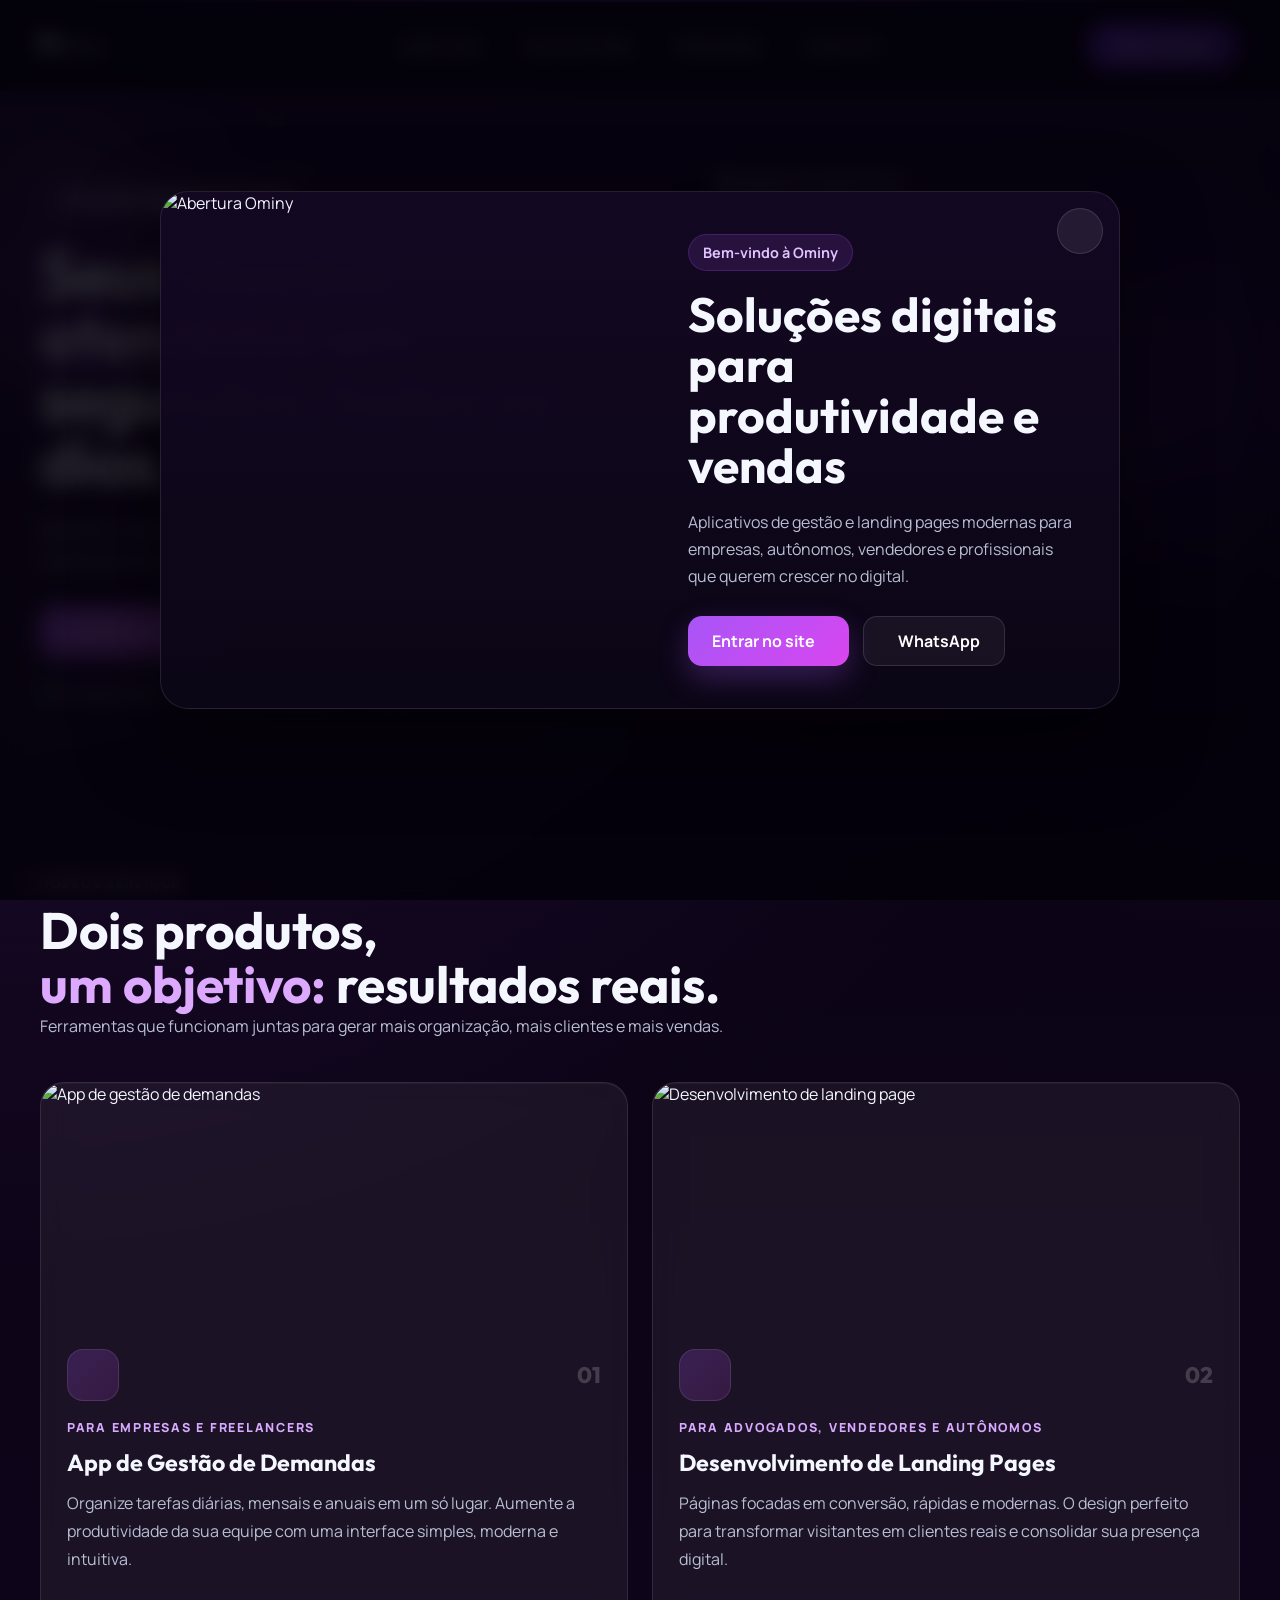
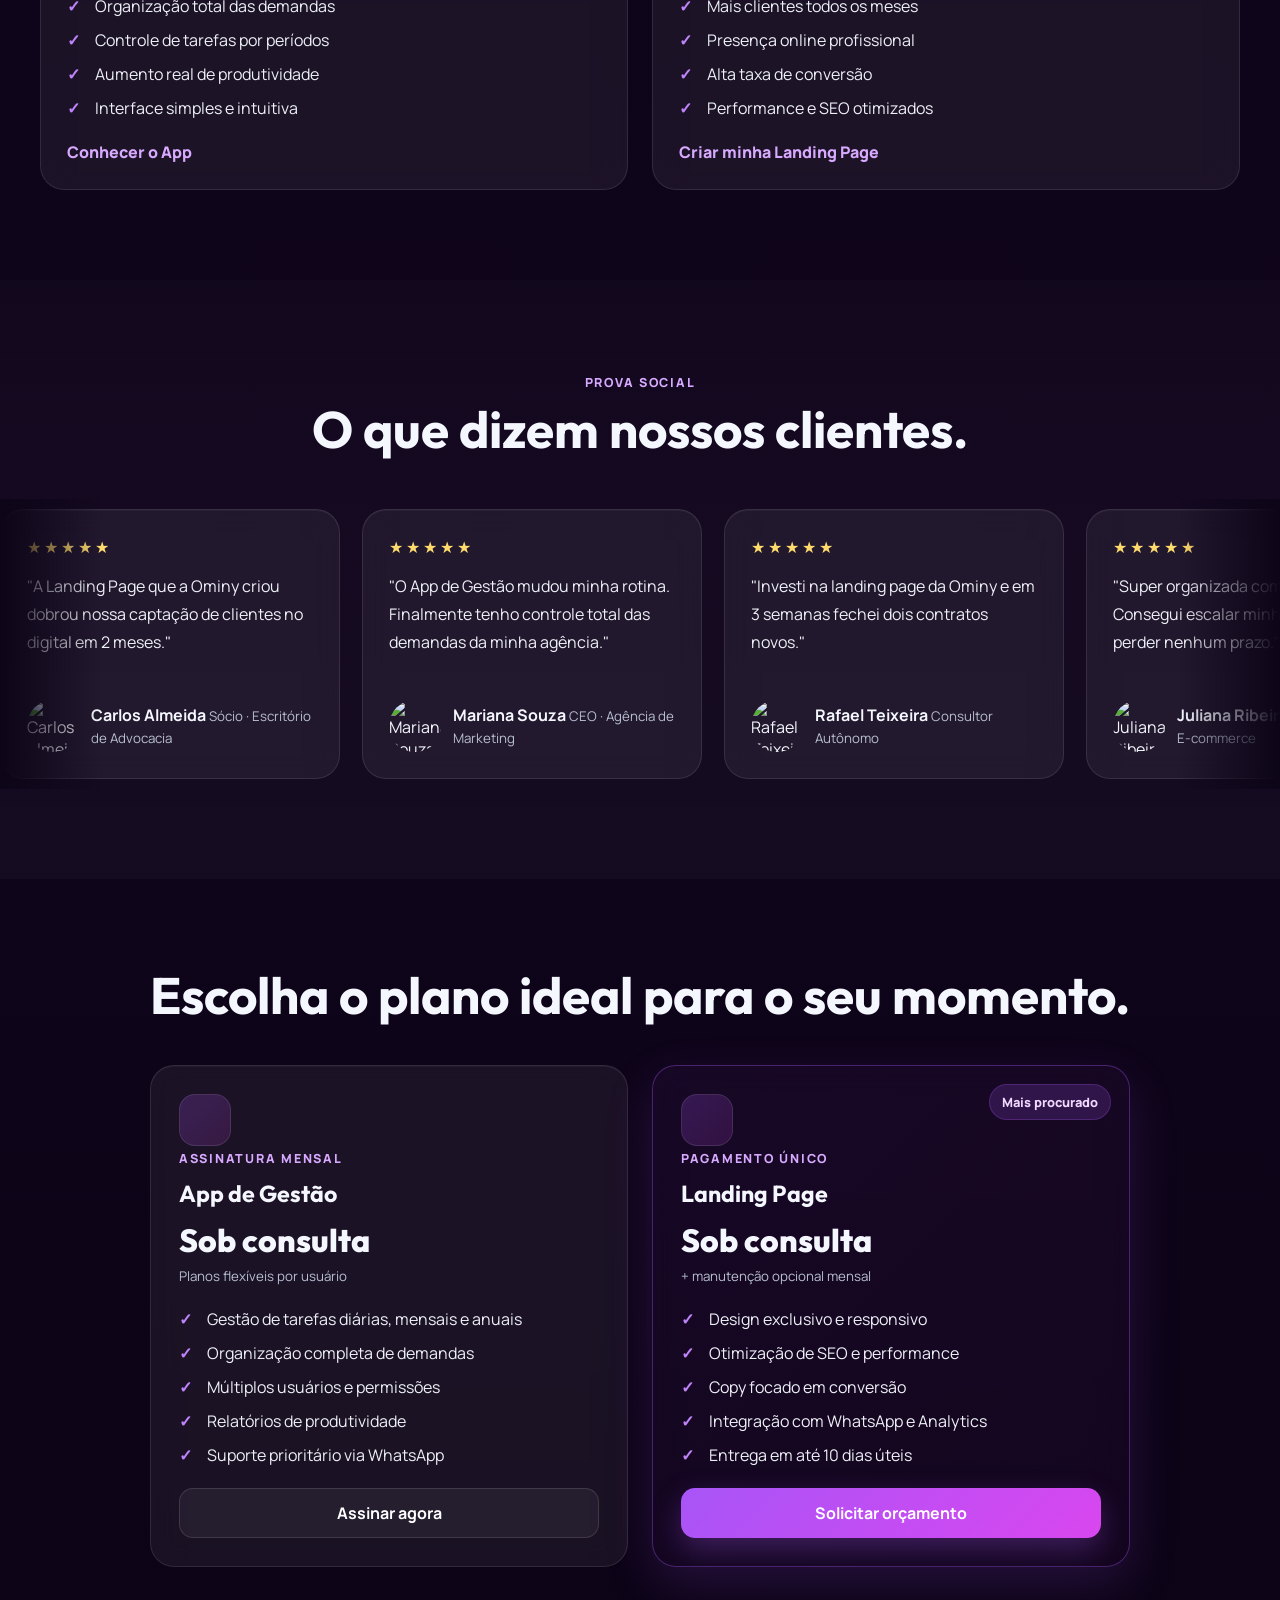
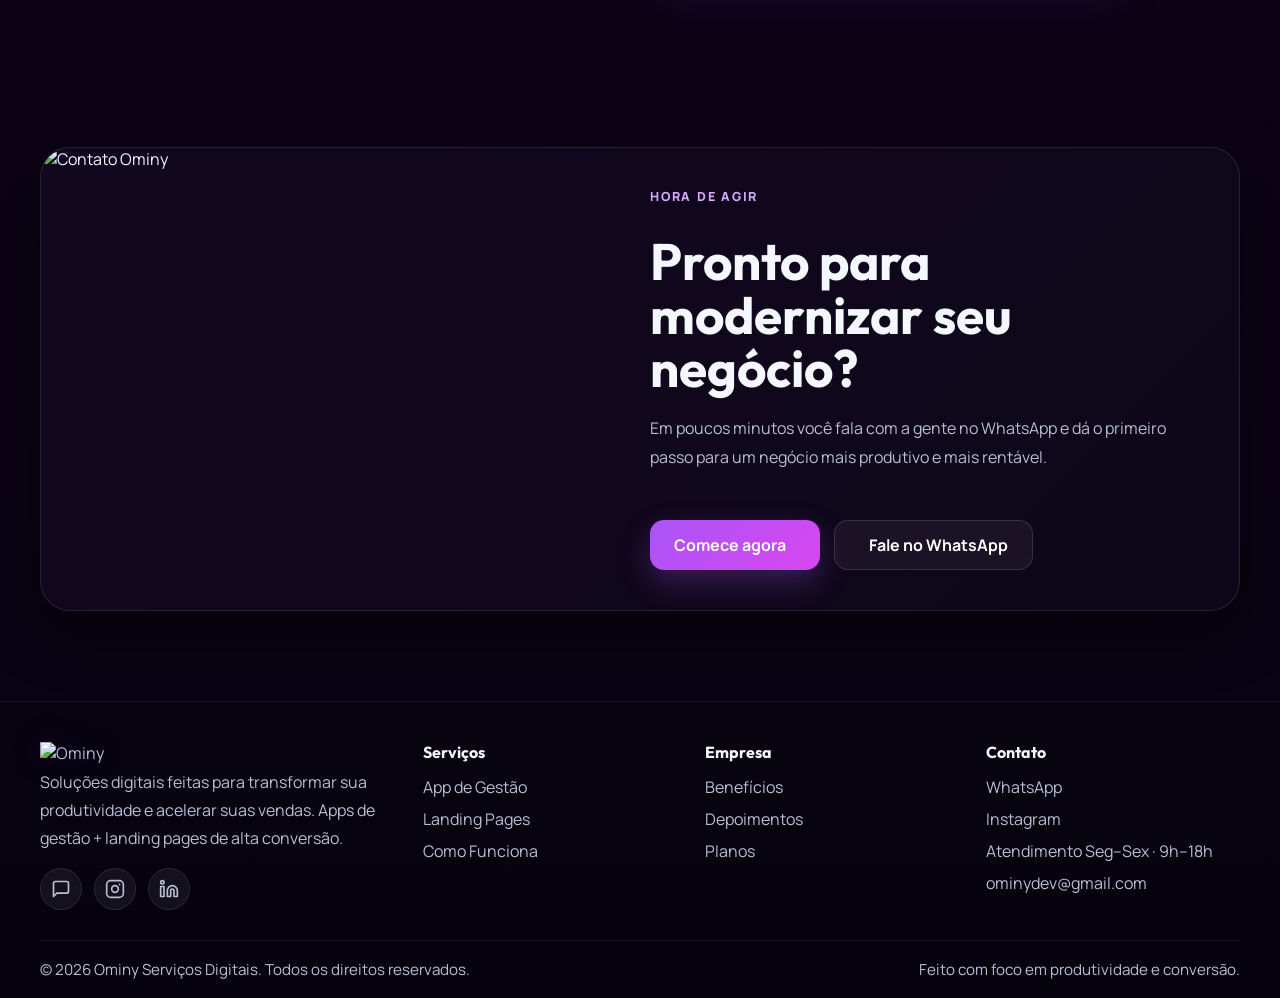
==== index.html @ f80ca08f "Add files via upload" ====
<!doctype html>
<html lang="pt-BR">
<head>
  <meta charset="utf-8" />
  <meta name="viewport" content="width=device-width, initial-scale=1" />
  <meta name="theme-color" content="#12002a" />
  <meta name="description" content="Ominy — Desenvolvimentos digitais para produtividade e vendas. Apps de gestão e landing pages de alta conversão." />
  <meta name="keywords" content="app de gestão, landing page, conversão, produtividade, soluções digitais, Ominy" />
  <meta property="og:title" content="Ominy — Soluções Digitais" />
  <meta property="og:description" content="Apps de gestão e landing pages de alta conversão. Transforme sua produtividade e aumente suas vendas." />
  <meta property="og:type" content="website" />

  <title>Ominy — Apps de Gestão e Landing Pages de Alta Conversão</title>

  <link rel="preconnect" href="https://fonts.googleapis.com" />
  <link rel="preconnect" href="https://fonts.gstatic.com" crossorigin />
  <link href="https://fonts.googleapis.com/css2?family=Outfit:wght@400;500;600;700;800&family=Manrope:wght@300;400;500;600;700&display=swap" rel="stylesheet" />
  <script src="https://unpkg.com/lucide@latest/dist/umd/lucide.min.js" defer></script>
  <link rel="stylesheet" href="style.css" />
</head>

<body>
  <!-- POPUP INICIAL -->
  <div class="welcome-modal" id="welcomeModal" aria-hidden="false">
    <div class="welcome-overlay" id="welcomeOverlay"></div>

    <div class="welcome-card" role="dialog" aria-modal="true" aria-labelledby="welcomeTitle">
      <button class="welcome-close" id="closeWelcome" aria-label="Fechar abertura">
        <i data-lucide="x"></i>
      </button>

      <div class="welcome-image-wrap">
        <img src="img/WhatsApp Image 2026-04-23 at 14.47.46.jpeg" alt="Abertura Ominy" class="welcome-image" />
      </div>

      <div class="welcome-content">
        <span class="welcome-badge">Bem-vindo à Ominy</span>
        <h2 id="welcomeTitle">Soluções digitais para produtividade e vendas</h2>
        <p>
          Aplicativos de gestão e landing pages modernas para empresas, autônomos,
          vendedores e profissionais que querem crescer no digital.
        </p>

        <div class="welcome-actions">
          <button class="btn btn-primary" id="enterSite">
            Entrar no site <i data-lucide="arrow-right"></i>
          </button>
          <a class="btn btn-ghost"
            href="https://wa.me/message/QYQ5WWRNW7UXF1?text=Olá!%20Estou%20pronto%20para%20começar%20com%20a%20Ominy."
            target="_blank" rel="noopener">
            <i data-lucide="message-circle"></i> WhatsApp
          </a>
        </div>
      </div>
    </div>
  </div>

  <!-- HEADER -->
  <header id="site-header" class="site-header">

    <div class="header-line"></div>

    <div class="container header-inner">

      <!-- LOGO -->
      <a href="#top" class="logo">
        <img src="img/Group 23 2.png" alt="Ominy" class="logo-image" />
      </a>

      <!-- MENU DESKTOP -->
      <nav class="nav-desktop" aria-label="Menu principal">
        <a href="#servicos">SERVIÇOS</a>
        <a href="#beneficios">POR QUE NÓS</a>
        <a href="#como-funciona">PROCESSO</a>
        <a href="#contato">CONTATO</a>
      </nav>

      <!-- BOTÃO HEADER -->
      <a class="header-cta" href="https://wa.me/message/QYQ5WWRNW7UXF1" target="_blank" rel="noopener">
        Fale Conosco
      </a>

      <!-- BOTÃO MENU MOBILE -->
      <button
        class="menu-toggle"
        id="menuToggle"
        aria-label="Abrir menu"
        aria-expanded="false"
        type="button"
      >
        <i data-lucide="menu" id="menuIcon"></i>
      </button>

    </div>

    <!-- MENU MOBILE -->
    <div class="nav-mobile" id="navMobile" hidden>
      <a href="#servicos">Serviços</a>
      <a href="#beneficios">Por que nós</a>
      <a href="#como-funciona">Processo</a>
      <a href="#contato">Contato</a>
      <a class="mobile-btn" href="https://wa.me/message/QYQ5WWRNW7UXF1" target="_blank" rel="noopener">
        Fale Conosco
      </a>
    </div>

  </header>

  <!-- HERO -->
  <section id="top" class="hero">
    <div class="orb orb-purple"></div>
    <div class="orb orb-violet"></div>
    <div class="grid-bg"></div>

    <div class="container hero-inner">
      <div class="hero-content">
        <div class="badge reveal">
          <i data-lucide="sparkles"></i>
          Soluções digitais sob medida
        </div>

        <h1 class="reveal">
          Seus clientes
          <span class="highlight">
            atendidos
            <svg class="underline" viewBox="0 0 200 10" preserveAspectRatio="none" aria-hidden="true">
              <path d="M2 7 Q 50 0, 100 6 T 198 4" stroke="#a855f7" stroke-width="2.5" fill="none" stroke-linecap="round" />
            </svg>
          </span>
          em segundos, todos os dias.
        </h1>

        <p class="hero-sub reveal">
          Aplicativos de gestão eficientes e landing pages de alta conversão,
          criados sob medida para empresas, advogados, vendedores e profissionais autônomos.
        </p>

        <div class="hero-ctas reveal">
          <a class="btn btn-primary"
            href="https://wa.me/message/QYQ5WWRNW7UXF1?text=Olá!%20Tenho%20interesse%20no%20App%20de%20Gestão."
            target="_blank" rel="noopener">
            Conhecer o App <i data-lucide="arrow-right"></i>
          </a>
          <a class="btn btn-ghost"
            href="https://wa.me/message/QYQ5WWRNW7UXF1?text=Olá!%20Quero%20criar%20uma%20Landing%20Page%20de%20alta%20conversão."
            target="_blank" rel="noopener">
            Criar minha Landing Page <i data-lucide="arrow-right"></i>
          </a>
        </div>

        <div class="hero-trust reveal">
          <span><span class="dot pulse-ring"></span> Entrega rápida</span>
          <span><i data-lucide="message-circle"></i> Suporte via WhatsApp</span>
          <span><i data-lucide="sparkles"></i> Design moderno e responsivo</span>
        </div>
      </div>

      <div class="hero-image-wrap reveal">
        <div class="hero-image-glow"></div>
        <img src="img/WhatsApp Image 2026-04-23 at 14.48.17.jpeg" alt="Imagem principal Ominy" class="hero-img" />
      </div>
    </div>
  </section>

  <!-- SERVIÇOS -->
  <section id="servicos" class="section">
    <div class="container">
      <div class="section-head reveal">
        <p class="eyebrow">Nossos Serviços</p>
        <h2>Dois produtos,<br><span class="text-purple">um objetivo:</span> resultados reais.</h2>
        <p class="lead">Ferramentas que funcionam juntas para gerar mais organização, mais clientes e mais vendas.</p>
      </div>

      <div class="grid grid-2">
        <article class="card service reveal">
          <img src="img/ominy_app_sem_borda.png" alt="App de gestão de demandas" class="card-top-image" />
          <div class="card-body">
            <div class="card-head">
              <span class="icon-box"><i data-lucide="layout-dashboard"></i></span>
              <span class="index-num">01</span>
            </div>
            <p class="eyebrow">Para empresas e freelancers</p>
            <h3>App de Gestão de Demandas</h3>
            <p class="muted">
              Organize tarefas diárias, mensais e anuais em um só lugar.
              Aumente a produtividade da sua equipe com uma interface simples, moderna e intuitiva.
            </p>
            <ul class="checks">
              <li>Organização total das demandas</li>
              <li>Controle de tarefas por períodos</li>
              <li>Aumento real de produtividade</li>
              <li>Interface simples e intuitiva</li>
            </ul>
            <a class="link-cta" href="https://wa.me/message/QYQ5WWRNW7UXF1" target="_blank" rel="noopener">
              Conhecer o App <i data-lucide="arrow-up-right"></i>
            </a>
          </div>
        </article>

        <article class="card service reveal">
          <img src="img/ominy_landing_sem_borda.png" alt="Desenvolvimento de landing page" class="card-top-image" />
          <div class="card-body">
            <div class="card-head">
              <span class="icon-box"><i data-lucide="rocket"></i></span>
              <span class="index-num">02</span>
            </div>
            <p class="eyebrow">Para advogados, vendedores e autônomos</p>
            <h3>Desenvolvimento de Landing Pages</h3>
            <p class="muted">
              Páginas focadas em conversão, rápidas e modernas.
              O design perfeito para transformar visitantes em clientes reais e consolidar sua presença digital.
            </p>
            <ul class="checks">
              <li>Mais clientes todos os meses</li>
              <li>Presença online profissional</li>
              <li>Alta taxa de conversão</li>
              <li>Performance e SEO otimizados</li>
            </ul>
            <a class="link-cta" href="https://wa.me/message/QYQ5WWRNW7UXF1" target="_blank" rel="noopener">
              Criar minha Landing Page <i data-lucide="arrow-up-right"></i>
            </a>
          </div>
        </article>
      </div>
    </div>
  </section>

  <!-- DEPOIMENTOS -->
  <section id="depoimentos" class="section section-alt">
    <div class="container">
      <div class="section-head center reveal">
        <p class="eyebrow">Prova Social</p>
        <h2>O que dizem nossos clientes.</h2>
      </div>
    </div>

    <div class="marquee-wrap">
      <div class="marquee-fade fade-l"></div>
      <div class="marquee-fade fade-r"></div>

      <div class="marquee-track" id="marqueeTrack">
        <article class="card review">
          <i data-lucide="quote" class="quote-ic"></i>
          <div class="stars">★★★★★</div>
          <p>"A Landing Page que a Ominy criou dobrou nossa captação de clientes no digital em 2 meses."</p>
          <div class="review-who">
            <img src="https://images.unsplash.com/photo-1500648767791-00dcc994a43e?auto=format&fit=crop&w=150&q=80" alt="Carlos Almeida" />
            <div>
              <strong>Carlos Almeida</strong>
              <small>Sócio · Escritório de Advocacia</small>
            </div>
          </div>
        </article>

        <article class="card review">
          <i data-lucide="quote" class="quote-ic"></i>
          <div class="stars">★★★★★</div>
          <p>"O App de Gestão mudou minha rotina. Finalmente tenho controle total das demandas da minha agência."</p>
          <div class="review-who">
            <img src="https://images.unsplash.com/photo-1494790108377-be9c29b29330?auto=format&fit=crop&w=150&q=80" alt="Mariana Souza" />
            <div>
              <strong>Mariana Souza</strong>
              <small>CEO · Agência de Marketing</small>
            </div>
          </div>
        </article>

        <article class="card review">
          <i data-lucide="quote" class="quote-ic"></i>
          <div class="stars">★★★★★</div>
          <p>"Investi na landing page da Ominy e em 3 semanas fechei dois contratos novos."</p>
          <div class="review-who">
            <img src="https://images.unsplash.com/photo-1506794778202-cad84cf45f1d?auto=format&fit=crop&w=150&q=80" alt="Rafael Teixeira" />
            <div>
              <strong>Rafael Teixeira</strong>
              <small>Consultor Autônomo</small>
            </div>
          </div>
        </article>

        <article class="card review">
          <i data-lucide="quote" class="quote-ic"></i>
          <div class="stars">★★★★★</div>
          <p>"Super organizada com o app. Consegui escalar minhas vendas sem perder nenhum prazo."</p>
          <div class="review-who">
            <img src="https://images.unsplash.com/photo-1544005313-94ddf0286df2?auto=format&fit=crop&w=150&q=80" alt="Juliana Ribeiro" />
            <div>
              <strong>Juliana Ribeiro</strong>
              <small>Empreendedora · E-commerce</small>
            </div>
          </div>
        </article>
      </div>
    </div>
  </section>

  <!-- PLANOS -->
  <section id="planos" class="section">
    <div class="container">
      <div class="section-head center reveal">
        <h2>Escolha o plano ideal para o seu momento.</h2>
      </div>

      <div class="grid grid-2 narrow">
        <div class="card plan reveal">
          <span class="icon-box"><i data-lucide="zap"></i></span>
          <p class="eyebrow">Assinatura Mensal</p>
          <h3>App de Gestão</h3>
          <p class="price">Sob consulta</p>
          <small class="price-hint">Planos flexíveis por usuário</small>
          <ul class="checks">
            <li>Gestão de tarefas diárias, mensais e anuais</li>
            <li>Organização completa de demandas</li>
            <li>Múltiplos usuários e permissões</li>
            <li>Relatórios de produtividade</li>
            <li>Suporte prioritário via WhatsApp</li>
          </ul>
          <a class="btn btn-ghost block"
            href="https://wa.me/message/QYQ5WWRNW7UXF1?text=Olá!%20Quero%20assinar%20o%20plano%20do%20App%20de%20Gestão."
            target="_blank" rel="noopener">
            Assinar agora
          </a>
        </div>

        <div class="card plan highlighted reveal">
          <span class="badge-top">Mais procurado</span>
          <span class="icon-box"><i data-lucide="crown"></i></span>
          <p class="eyebrow">Pagamento Único</p>
          <h3>Landing Page</h3>
          <p class="price">Sob consulta</p>
          <small class="price-hint">+ manutenção opcional mensal</small>
          <ul class="checks">
            <li>Design exclusivo e responsivo</li>
            <li>Otimização de SEO e performance</li>
            <li>Copy focado em conversão</li>
            <li>Integração com WhatsApp e Analytics</li>
            <li>Entrega em até 10 dias úteis</li>
          </ul>
          <a class="btn btn-primary block"
            href="https://wa.me/message/QYQ5WWRNW7UXF1?text=Olá!%20Quero%20solicitar%20um%20orçamento%20para%20Landing%20Page."
            target="_blank" rel="noopener">
            Solicitar orçamento
          </a>
        </div>
      </div>
    </div>
  </section>

  <!-- CTA FINAL -->
  <section class="section">
    <div class="container">
      <div class="final-cta reveal">
        <div class="final-cta-media">
          <img src="img/WhatsApp Image 2026-04-23 at 14.48.41.jpeg" alt="Contato Ominy" />
        </div>
        <div class="final-cta-inner">
          <p class="eyebrow">Hora de agir</p>
          <h2>Pronto para modernizar seu negócio?</h2>
          <p class="lead">Em poucos minutos você fala com a gente no WhatsApp e dá o primeiro passo para um negócio mais produtivo e mais rentável.</p>
          <div class="hero-ctas">
            <a class="btn btn-primary"
              href="https://wa.me/message/QYQ5WWRNW7UXF1?text=Olá!%20Estou%20pronto%20para%20começar%20com%20a%20Ominy."
              target="_blank" rel="noopener">
              Comece agora <i data-lucide="arrow-right"></i>
            </a>
            <a class="btn btn-ghost"
              href="https://wa.me/message/QYQ5WWRNW7UXF1"
              target="_blank" rel="noopener">
              <i data-lucide="message-circle"></i> Fale no WhatsApp
            </a>
          </div>
        </div>
      </div>
    </div>
  </section>

  <!-- FOOTER -->
  <footer class="site-footer">
    <div class="container footer-grid">
      <div class="footer-brand">
        <a href="#top" class="footer-logo">
          <img src="img/Group 23 2.png" alt="Ominy" class="footer-logo-img" />
        </a>
        <p class="muted">
          Soluções digitais feitas para transformar sua produtividade e acelerar suas vendas.
          Apps de gestão + landing pages de alta conversão.
        </p>
        <div class="socials">
          <!-- WhatsApp -->
          <a href="https://wa.me/message/QYQ5WWRNW7UXF1" target="_blank" rel="noopener" aria-label="WhatsApp">
            <svg xmlns="http://www.w3.org/2000/svg" width="20" height="20" viewBox="0 0 24 24" fill="none" stroke="currentColor" stroke-width="2" stroke-linecap="round" stroke-linejoin="round">
              <path d="M21 15a2 2 0 0 1-2 2H7l-4 4V5a2 2 0 0 1 2-2h14a2 2 0 0 1 2 2z"/>
            </svg>
          </a>
          <!-- Instagram -->
          <a href="https://www.instagram.com/ominydev" target="_blank" rel="noopener" aria-label="Instagram">
            <svg xmlns="http://www.w3.org/2000/svg" width="20" height="20" viewBox="0 0 24 24" fill="none" stroke="currentColor" stroke-width="2" stroke-linecap="round" stroke-linejoin="round">
              <rect x="2" y="2" width="20" height="20" rx="5" ry="5"/>
              <circle cx="12" cy="12" r="4"/>
              <circle cx="17.5" cy="6.5" r="1" fill="currentColor" stroke="none"/>
            </svg>
          </a>
          <!-- LinkedIn -->
          <a href="#" aria-label="LinkedIn">
            <svg xmlns="http://www.w3.org/2000/svg" width="20" height="20" viewBox="0 0 24 24" fill="none" stroke="currentColor" stroke-width="2" stroke-linecap="round" stroke-linejoin="round">
              <path d="M16 8a6 6 0 0 1 6 6v7h-4v-7a2 2 0 0 0-2-2 2 2 0 0 0-2 2v7h-4v-7a6 6 0 0 1 6-6z"/>
              <rect x="2" y="9" width="4" height="12"/>
              <circle cx="4" cy="4" r="2"/>
            </svg>
          </a>
        </div>
      </div>

      <div>
        <h4>Serviços</h4>
        <ul>
          <li><a href="#servicos">App de Gestão</a></li>
          <li><a href="#servicos">Landing Pages</a></li>
          <li><a href="#como-funciona">Como Funciona</a></li>
        </ul>
      </div>

      <div>
        <h4>Empresa</h4>
        <ul>
          <li><a href="#beneficios">Benefícios</a></li>
          <li><a href="#depoimentos">Depoimentos</a></li>
          <li><a href="#planos">Planos</a></li>
        </ul>
      </div>

      <div>
        <h4>Contato</h4>
        <ul>
          <li><a href="https://wa.me/message/QYQ5WWRNW7UXF1" target="_blank" rel="noopener">WhatsApp</a></li>
          <li><a href="https://www.instagram.com/ominydev" target="_blank" rel="noopener">Instagram</a></li>
          <li>Atendimento Seg–Sex · 9h–18h</li>
          <li>ominydev@gmail.com</li>
        </ul>
      </div>
    </div>

    <div class="container footer-bottom">
      <p>© <span id="year"></span> Ominy Serviços Digitais. Todos os direitos reservados.</p>
      <p>Feito com foco em produtividade e conversão.</p>
    </div>
  </footer>

  

  <script src="script.js" defer></script>
</body>
</html>
---- style.css ----
/* =========================================================
   OMINY — DESIGN SYSTEM
   Enhanced with scroll animations, parallax & micro-interactions
========================================================= */

:root {
  --bg: #090312;
  --bg-soft: #12071e;
  --panel: rgba(255, 255, 255, 0.06);
  --panel-strong: rgba(255, 255, 255, 0.1);
  --border: rgba(255, 255, 255, 0.1);
  --text: #f5f7ff;
  --muted: #b8bfd3;
  --purple: #a855f7;
  --violet: #7c3aed;
  --pink: #d946ef;
  --green: #22c55e;
  --white: #ffffff;
  --shadow: 0 20px 60px rgba(0, 0, 0, 0.45);
  --radius: 24px;
  --radius-sm: 16px;
  --container: 1200px;
  --header-h: 88px;
}

* {
  margin: 0;
  padding: 0;
  box-sizing: border-box;
}

html {
  scroll-behavior: smooth;
}

body {
  font-family: "Manrope", sans-serif;
  background:
    radial-gradient(circle at top left, rgba(168, 85, 247, 0.16), transparent 30%),
    radial-gradient(circle at top right, rgba(124, 58, 237, 0.12), transparent 22%),
    linear-gradient(180deg, #080211 0%, #10051c 50%, #080211 100%);
  color: var(--text);
  overflow-x: hidden;
}

body.modal-open {
  overflow: hidden;
}

img {
  max-width: 100%;
  display: block;
}

a {
  color: inherit;
  text-decoration: none;
}

ul {
  list-style: none;
}

button {
  font: inherit;
  border: 0;
  background: none;
  cursor: pointer;
}

.container {
  width: min(100% - 32px, var(--container));
  margin: 0 auto;
  position: relative;
  z-index: 2;
}

/* =========================================================
   SCROLL PROGRESS BAR
========================================================= */

.scroll-progress {
  position: fixed;
  top: 0;
  left: 0;
  height: 3px;
  width: 0%;
  background: linear-gradient(90deg, var(--violet), var(--purple), var(--pink));
  z-index: 9998;
  border-radius: 0 2px 2px 0;
  transition: width 0.1s linear;
  box-shadow: 0 0 12px rgba(168, 85, 247, 0.6);
}

/* =========================================================
   CURSOR GLOW
========================================================= */

.cursor-glow {
  position: fixed;
  top: 0;
  left: 0;
  width: 400px;
  height: 400px;
  border-radius: 50%;
  background: radial-gradient(circle, rgba(168, 85, 247, 0.07) 0%, transparent 70%);
  pointer-events: none;
  z-index: 1;
  will-change: transform;
  mix-blend-mode: screen;
}

@media (max-width: 980px) {
  .cursor-glow { display: none; }
}

/* =========================================================
   MODAL
========================================================= */

.welcome-modal {
  position: fixed;
  inset: 0;
  z-index: 9999;
  display: grid;
  place-items: center;
  padding: 20px;
  opacity: 1;
  visibility: visible;
  transition: opacity 0.5s cubic-bezier(0.4, 0, 0.2, 1),
              visibility 0.5s cubic-bezier(0.4, 0, 0.2, 1);
}

.welcome-modal.hidden {
  opacity: 0;
  visibility: hidden;
  pointer-events: none;
}

.welcome-overlay {
  position: absolute;
  inset: 0;
  background: rgba(4, 2, 10, 0.84);
  backdrop-filter: blur(10px);
}

.welcome-card {
  position: relative;
  z-index: 2;
  width: min(960px, 100%);
  display: grid;
  grid-template-columns: 1.05fr 1fr;
  background: linear-gradient(180deg, rgba(20, 8, 35, 0.95), rgba(11, 6, 22, 0.97));
  border: 1px solid rgba(255,255,255,0.1);
  border-radius: 28px;
  overflow: hidden;
  box-shadow: 0 30px 80px rgba(0,0,0,0.5);
  animation: modalEnter 0.6s cubic-bezier(0.34, 1.56, 0.64, 1) both;
}

@keyframes modalEnter {
  from {
    opacity: 0;
    transform: scale(0.9) translateY(20px);
  }
  to {
    opacity: 1;
    transform: scale(1) translateY(0);
  }
}

.welcome-image-wrap {
  min-height: 100%;
}

.welcome-image {
  width: 100%;
  height: 100%;
  object-fit: cover;
  transition: transform 0.6s ease;
}

.welcome-card:hover .welcome-image {
  transform: scale(1.03);
}

.welcome-content {
  padding: 42px 36px;
  display: flex;
  flex-direction: column;
  justify-content: center;
  gap: 18px;
}

.welcome-badge {
  display: inline-flex;
  align-self: flex-start;
  padding: 8px 14px;
  border-radius: 999px;
  background: rgba(168, 85, 247, 0.14);
  border: 1px solid rgba(168, 85, 247, 0.22);
  color: #dfc4ff;
  font-size: 0.9rem;
  font-weight: 700;
  animation: badgePop 0.5s 0.3s cubic-bezier(0.34, 1.56, 0.64, 1) both;
}

@keyframes badgePop {
  from { opacity: 0; transform: scale(0.8); }
  to   { opacity: 1; transform: scale(1); }
}

.welcome-content h2 {
  font-family: "Outfit", sans-serif;
  font-size: clamp(2rem, 4vw, 3rem);
  line-height: 1.05;
}

.welcome-content p {
  color: var(--muted);
  font-size: 1rem;
  line-height: 1.7;
}

.welcome-actions {
  display: flex;
  gap: 14px;
  flex-wrap: wrap;
  margin-top: 8px;
}

.welcome-close {
  position: absolute;
  top: 16px;
  right: 16px;
  z-index: 4;
  width: 46px;
  height: 46px;
  border-radius: 50%;
  display: grid;
  place-items: center;
  background: rgba(255,255,255,0.08);
  border: 1px solid rgba(255,255,255,0.12);
  color: var(--white);
  transition: transform 0.25s ease, background 0.25s ease;
}

.welcome-close:hover {
  transform: scale(1.1) rotate(90deg);
  background: rgba(255,255,255,0.14);
}

/* =========================================================
   HEADER
========================================================= */

.site-header {
  position: sticky;
  top: 0;
  z-index: 1000;
  background: rgba(2, 2, 8, 0.88);
  backdrop-filter: blur(18px);
  border-bottom: 1px solid rgba(255, 255, 255, 0.04);
  transition: background 0.3s ease, border-color 0.3s ease, box-shadow 0.3s ease;
}

.site-header.scrolled {
  background: rgba(2, 2, 8, 0.97);
  box-shadow: 0 10px 35px rgba(0, 0, 0, 0.35);
}

.header-line {
  width: 100%;
  height: 2px;
  background: linear-gradient(90deg, transparent, rgba(139, 92, 246, 0.7), transparent);
  animation: lineShimmer 3s ease-in-out infinite;
}

@keyframes lineShimmer {
  0%, 100% { opacity: 0.6; }
  50%       { opacity: 1; }
}

.header-inner {
  min-height: 88px;
  display: grid;
  grid-template-columns: 1fr auto 1fr;
  align-items: center;
  gap: 20px;
}

/* LOGO */
.logo {
  display: flex;
  align-items: center;
  width: fit-content;
}

.logo-image {
  width: 220px;
  height: auto;
  object-fit: contain;
  transition: transform 0.3s ease, filter 0.3s ease;
  filter: drop-shadow(0 0 18px rgba(91, 43, 214, 0.22));
}

.logo:hover .logo-image {
  transform: scale(1.03);
  filter: drop-shadow(0 0 28px rgba(124, 58, 237, 0.45));
}

@media (max-width: 640px) {
  .logo-image { width: 165px; }
}

.logo-mark {
  width: 48px;
  height: 48px;
  border-radius: 50%;
  position: relative;
  display: flex;
  align-items: center;
  justify-content: center;
  background: radial-gradient(circle, rgba(91, 43, 214, 0.18), transparent 70%);
  box-shadow: 0 0 40px rgba(91, 43, 214, 0.35);
}

.logo-mark::before {
  content: "";
  width: 34px;
  height: 16px;
  border-top: 4px solid #5b2bd6;
  border-bottom: 4px solid #5b2bd6;
  border-radius: 999px;
  position: absolute;
}

.logo-orb {
  width: 10px;
  height: 10px;
  border-radius: 50%;
  background: #5b2bd6;
  box-shadow: 0 0 18px rgba(91, 43, 214, 0.9);
}

.logo-name {
  font-family: "Outfit", sans-serif;
  font-size: 2rem;
  font-weight: 800;
  color: #ffffff;
  letter-spacing: -1px;
}

/* MENU DESKTOP */
.nav-desktop {
  display: flex;
  align-items: center;
  justify-content: center;
  gap: 42px;
}

.nav-desktop a {
  position: relative;
  color: rgba(255, 255, 255, 0.62);
  font-size: 0.86rem;
  font-weight: 800;
  letter-spacing: 0.12em;
  text-transform: uppercase;
  transition: color 0.3s ease, transform 0.3s ease;
}

.nav-desktop a::after {
  content: "";
  position: absolute;
  left: 0;
  bottom: -8px;
  width: 0%;
  height: 2px;
  border-radius: 999px;
  background: linear-gradient(90deg, #7c3aed, #a855f7);
  transition: width 0.35s cubic-bezier(0.4, 0, 0.2, 1);
}

.nav-desktop a:hover {
  color: #ffffff;
  transform: translateY(-1px);
}

.nav-desktop a:hover::after {
  width: 100%;
}

/* HEADER CTA */
.header-cta {
  justify-self: end;
  height: 48px;
  padding: 0 28px;
  border-radius: 999px;
  display: inline-flex;
  align-items: center;
  justify-content: center;
  background: linear-gradient(135deg, #6d28d9, #4c1d95);
  color: #ffffff;
  font-weight: 700;
  font-size: 0.95rem;
  position: relative;
  overflow: hidden;
  transition: transform 0.3s ease, box-shadow 0.3s ease;
}

.header-cta::before {
  content: "";
  position: absolute;
  inset: 0;
  background: linear-gradient(135deg, rgba(255,255,255,0.15), transparent);
  opacity: 0;
  transition: opacity 0.3s ease;
}

.header-cta:hover {
  transform: translateY(-2px);
  box-shadow: 0 0 35px rgba(124, 58, 237, 0.45);
}

.header-cta:hover::before {
  opacity: 1;
}

/* MENU MOBILE */
.menu-toggle {
  display: none;
  width: 48px;
  height: 48px;
  border-radius: 14px;
  background: rgba(255, 255, 255, 0.05);
  border: 1px solid rgba(255, 255, 255, 0.08);
  color: white;
  transition: background 0.2s ease;
}

.menu-toggle:hover {
  background: rgba(255, 255, 255, 0.1);
}

.nav-mobile {
  display: none;
  flex-direction: column;
  gap: 18px;
  padding: 20px;
  background: rgba(5, 5, 10, 0.98);
  border-top: 1px solid rgba(255, 255, 255, 0.05);
}

.nav-mobile.active {
  display: flex;
  animation: slideDown 0.35s cubic-bezier(0.4, 0, 0.2, 1) both;
}

@keyframes slideDown {
  from { opacity: 0; transform: translateY(-10px); }
  to   { opacity: 1; transform: translateY(0); }
}

.nav-mobile a {
  color: rgba(255, 255, 255, 0.78);
  font-size: 0.95rem;
  font-weight: 700;
  transition: color 0.2s ease, padding-left 0.2s ease;
}

.nav-mobile a:hover {
  color: #e0b8ff;
  padding-left: 6px;
}

.mobile-btn {
  margin-top: 10px;
  height: 48px;
  border-radius: 14px;
  background: linear-gradient(135deg, #6d28d9, #4c1d95);
  display: flex;
  align-items: center;
  justify-content: center;
  color: white;
}

@media (max-width: 980px) {
  .nav-desktop, .header-cta { display: none; }
  .menu-toggle {
    display: flex;
    align-items: center;
    justify-content: center;
    justify-self: end;
  }
  .header-inner { grid-template-columns: 1fr auto; }
}

@media (max-width: 640px) {
  .logo-name { font-size: 1.6rem; }
  .logo-mark { width: 42px; height: 42px; }
  .header-inner { min-height: 78px; }
}

/* =========================================================
   BUTTONS
========================================================= */

.btn {
  min-height: 50px;
  padding: 0 24px;
  border-radius: 14px;
  display: inline-flex;
  align-items: center;
  justify-content: center;
  gap: 10px;
  font-weight: 700;
  position: relative;
  overflow: hidden;
  transition: transform 0.25s cubic-bezier(0.34, 1.56, 0.64, 1),
              box-shadow 0.25s ease,
              background 0.25s ease,
              border 0.25s ease;
}

.btn::after {
  content: "";
  position: absolute;
  inset: 0;
  background: linear-gradient(135deg, rgba(255,255,255,0.12), transparent 50%);
  opacity: 0;
  transition: opacity 0.3s ease;
}

.btn:hover {
  transform: translateY(-3px);
}

.btn:hover::after {
  opacity: 1;
}

.btn:active {
  transform: translateY(0) scale(0.98);
}

.btn-primary {
  color: var(--white);
  background: linear-gradient(135deg, var(--purple), var(--pink));
  box-shadow: 0 12px 30px rgba(168, 85, 247, 0.28);
}

.btn-primary:hover {
  box-shadow: 0 18px 45px rgba(168, 85, 247, 0.42);
}

.btn-ghost {
  color: var(--white);
  background: rgba(255,255,255,0.05);
  border: 1px solid rgba(255,255,255,0.12);
}

.btn-ghost:hover {
  background: rgba(255,255,255,0.1);
  border-color: rgba(168, 85, 247, 0.35);
}

.block { width: 100%; }

/* =========================================================
   HERO
========================================================= */

.hero {
  position: relative;
  padding: 80px 0 70px;
  overflow: hidden;
}

.hero-inner {
  display: grid;
  grid-template-columns: 1.08fr 0.92fr;
  align-items: center;
  gap: 50px;
}

.badge {
  display: inline-flex;
  align-items: center;
  gap: 10px;
  width: fit-content;
  padding: 10px 16px;
  margin-bottom: 22px;
  background: rgba(255,255,255,0.05);
  border: 1px solid rgba(255,255,255,0.1);
  border-radius: 999px;
  color: #e5d8ff;
  font-weight: 700;
  animation: fadeSlideUp 0.7s 0.1s both;
}

.hero h1 {
  font-family: "Outfit", sans-serif;
  font-size: clamp(2.6rem, 5vw, 5.3rem);
  line-height: 0.98;
  letter-spacing: -0.03em;
  animation: fadeSlideUp 0.7s 0.2s both;
}

.hero-sub {
  margin-top: 22px;
  max-width: 640px;
  color: var(--muted);
  font-size: 1.06rem;
  line-height: 1.8;
  animation: fadeSlideUp 0.7s 0.35s both;
}

.hero-ctas {
  display: flex;
  flex-wrap: wrap;
  gap: 14px;
  margin-top: 30px;
  animation: fadeSlideUp 0.7s 0.45s both;
}

.hero-trust {
  margin-top: 28px;
  display: flex;
  flex-wrap: wrap;
  gap: 18px;
  color: var(--muted);
  font-size: 0.95rem;
  animation: fadeSlideUp 0.7s 0.55s both;
}

.hero-trust span {
  display: inline-flex;
  align-items: center;
  gap: 8px;
  transition: color 0.3s ease;
}

.hero-trust span:hover {
  color: #e0b8ff;
}

@keyframes fadeSlideUp {
  from { opacity: 0; transform: translateY(30px); }
  to   { opacity: 1; transform: translateY(0); }
}

.highlight {
  position: relative;
  display: inline-block;
  color: #f0d3ff;
}

.underline {
  position: absolute;
  left: 0;
  bottom: -10px;
  width: 100%;
  height: 14px;
}

.underline path {
  stroke-dasharray: 200;
  stroke-dashoffset: 200;
  animation: drawLine 1s 0.8s cubic-bezier(0.4, 0, 0.2, 1) forwards;
}

@keyframes drawLine {
  to { stroke-dashoffset: 0; }
}

.dot {
  width: 10px;
  height: 10px;
  background: var(--green);
  border-radius: 50%;
  display: inline-block;
}

.hero-image-wrap {
  position: relative;
  animation: fadeSlideUp 0.9s 0.3s both;
}

.hero-image-glow {
  position: absolute;
  inset: 10% 10% auto;
  height: 70%;
  background: radial-gradient(circle, rgba(168,85,247,0.28), transparent 70%);
  filter: blur(40px);
  z-index: 0;
  animation: glowPulse 4s ease-in-out infinite;
}

@keyframes glowPulse {
  0%, 100% { opacity: 0.7; transform: scale(1); }
  50%       { opacity: 1; transform: scale(1.1); }
}

.hero-img {
  position: relative;
  z-index: 1;
  width: 100%;
  min-height: 540px;
  object-fit: cover;
  border-radius: 30px;
  border: 1px solid rgba(255,255,255,0.1);
  box-shadow: var(--shadow);
  will-change: transform;
  transition: box-shadow 0.4s ease;
}

.hero-img:hover {
  box-shadow: 0 30px 80px rgba(168, 85, 247, 0.2);
}

/* =========================================================
   SECTIONS
========================================================= */

.section {
  padding: 90px 0;
  position: relative;
}

.section-alt {
  background: linear-gradient(180deg, rgba(255,255,255,0.015), rgba(255,255,255,0.03));
}

.section-head {
  margin-bottom: 42px;
}

.section-head.center {
  text-align: center;
}

.section-head.split {
  display: flex;
  align-items: end;
  justify-content: space-between;
  gap: 24px;
  flex-wrap: wrap;
}

/* ─── Eyebrow with animated line ─── */
.eyebrow {
  margin-bottom: 12px;
  color: #d8aaff;
  text-transform: uppercase;
  letter-spacing: 0.14em;
  font-size: 0.78rem;
  font-weight: 800;
  position: relative;
  display: inline-block;
}

.eyebrow-anim::before {
  content: "";
  position: absolute;
  left: -20px;
  top: 50%;
  transform: translateY(-50%);
  width: 12px;
  height: 2px;
  background: var(--purple);
  border-radius: 2px;
}

.section-head.center .eyebrow-anim::before { display: none; }

/* ─── Word reveal headings ─── */
.word-reveal {
  display: inline-block;
  opacity: 0;
  transform: translateY(20px) rotate(2deg);
  transition: none;
}

.word-revealed {
  animation: wordReveal 0.55s cubic-bezier(0.34, 1.2, 0.64, 1) forwards;
}

@keyframes wordReveal {
  from { opacity: 0; transform: translateY(20px) rotate(2deg); }
  to   { opacity: 1; transform: translateY(0) rotate(0deg); }
}

.section-head h2,
.final-cta-inner h2 {
  font-family: "Outfit", sans-serif;
  font-size: clamp(2rem, 4vw, 3.6rem);
  line-height: 1.05;
}

.text-purple { color: #dca9ff; }

.lead {
  color: var(--muted);
  max-width: 720px;
  line-height: 1.8;
  font-size: 1rem;
}

/* =========================================================
   GRIDS
========================================================= */

.grid {
  display: grid;
  gap: 24px;
}

.grid-2 { grid-template-columns: repeat(2, 1fr); }
.grid-3 { grid-template-columns: repeat(3, 1fr); }

.narrow {
  max-width: 980px;
  margin: 0 auto;
}

/* =========================================================
   CARDS
========================================================= */

.card {
  background: var(--panel);
  border: 1px solid var(--border);
  border-radius: var(--radius);
  box-shadow: inset 0 1px 0 rgba(255,255,255,0.04);
  backdrop-filter: blur(14px);
  position: relative;
  overflow: hidden;
  transition: transform 0.4s cubic-bezier(0.34, 1.1, 0.64, 1),
              border-color 0.3s ease,
              box-shadow 0.3s ease;
}

/* Card shine overlay (added by JS) */
.card-shine {
  position: absolute;
  inset: 0;
  pointer-events: none;
  border-radius: inherit;
  z-index: 3;
  transition: background 0.15s ease;
}

.card-body {
  padding: 26px;
}

.card-top-image {
  width: 100%;
  height: 240px;
  object-fit: cover;
  border-radius: 24px 24px 0 0;
  transition: transform 0.5s ease;
}

.card:hover .card-top-image {
  transform: scale(1.04);
}

.card-head {
  display: flex;
  align-items: center;
  justify-content: space-between;
  gap: 16px;
  margin-bottom: 18px;
}

.icon-box {
  width: 52px;
  height: 52px;
  border-radius: 16px;
  display: grid;
  place-items: center;
  background: linear-gradient(135deg, rgba(168,85,247,0.22), rgba(217,70,239,0.14));
  border: 1px solid rgba(255,255,255,0.1);
  color: #efd9ff;
  transition: transform 0.35s cubic-bezier(0.34, 1.56, 0.64, 1),
              box-shadow 0.35s ease;
}

.card:hover .icon-box {
  transform: scale(1.1) rotate(-5deg);
  box-shadow: 0 0 20px rgba(168, 85, 247, 0.3);
}

.index-num,
.big-num {
  font-family: "Outfit", sans-serif;
  font-weight: 800;
  color: rgba(255,255,255,0.18);
}

.index-num { font-size: 1.4rem; }
.big-num   { font-size: 2rem; }

.card h3 {
  font-family: "Outfit", sans-serif;
  font-size: 1.45rem;
  margin-bottom: 12px;
}

.muted {
  color: var(--muted);
  line-height: 1.75;
}

.checks {
  margin: 22px 0;
  display: grid;
  gap: 12px;
}

.checks li {
  position: relative;
  padding-left: 28px;
  color: #eef0f7;
  transition: padding-left 0.2s ease;
}

.checks li:hover {
  padding-left: 34px;
}

.checks li::before {
  content: "✓";
  position: absolute;
  left: 0;
  top: 0;
  color: #c084fc;
  font-weight: 800;
}

.link-cta {
  display: inline-flex;
  align-items: center;
  gap: 8px;
  color: #d8aaff;
  font-weight: 800;
  transition: gap 0.25s ease, color 0.25s ease;
}

.link-cta:hover {
  gap: 14px;
  color: #f0d0ff;
}

/* SERVICE CARDS */
.service {
  overflow: hidden;
  transition: transform 0.4s cubic-bezier(0.34, 1.1, 0.64, 1),
              border-color 0.3s ease;
}

.step:hover,
.benefit:hover,
.plan:hover,
.review:hover {
  border-color: rgba(168,85,247,0.35);
}

.service-preview {
  width: 100%;
  height: 270px;
  overflow: hidden;
  border-radius: 24px 24px 0 0;
  background: #080211;
  border-bottom: 1px solid rgba(255,255,255,0.08);
}

.service-preview img {
  width: 100%;
  height: 100%;
  object-fit: cover;
  object-position: center;
}

.card-body {
  min-height: 430px;
  display: flex;
  flex-direction: column;
}

.card-body .link-cta {
  margin-top: auto;
}

/* STEP CARDS */
.step {
  padding: 26px;
  transition: transform 0.4s cubic-bezier(0.34, 1.1, 0.64, 1),
              border-color 0.3s ease,
              background 0.3s ease;
}

.step:hover {
  background: rgba(168, 85, 247, 0.06);
}

.step .big-num {
  transition: color 0.3s ease, transform 0.3s ease;
}

.step:hover .big-num {
  color: rgba(168, 85, 247, 0.5);
  transform: scale(1.1);
}

/* =========================================================
   BENEFITS
========================================================= */

.benefits-showcase {
  display: grid;
  grid-template-columns: 0.88fr 1.12fr;
  gap: 28px;
  align-items: start;
}

.benefits-image-wrap {
  height: 100%;
  position: relative;
  overflow: hidden;
  border-radius: 28px;
}

.benefits-image {
  width: 100%;
  height: 100%;
  min-height: 530px;
  object-fit: cover;
  border-radius: 28px;
  border: 1px solid rgba(255,255,255,0.1);
  box-shadow: var(--shadow);
  transition: transform 0.6s ease;
}

.benefits-image-wrap:hover .benefits-image {
  transform: scale(1.04);
}

.bento {
  display: grid;
  grid-template-columns: repeat(2, 1fr);
  gap: 22px;
}

.benefit {
  padding: 26px;
}

.benefit.wide {
  grid-column: span 2;
}

/* =========================================================
   REVIEWS / MARQUEE
========================================================= */

.marquee-wrap {
  position: relative;
  overflow: hidden;
  padding: 10px 0;
}

.marquee-track {
  display: flex;
  gap: 22px;
  width: max-content;
  animation: marquee 34s linear infinite;
}

.marquee-track:hover {
  animation-play-state: paused;
}

.review {
  width: 340px;
  padding: 26px;
  flex: 0 0 auto;
  transition: transform 0.3s ease, border-color 0.3s ease;
}

.review:hover {
  transform: translateY(-8px);
  border-color: rgba(168, 85, 247, 0.35);
}

.quote-ic {
  color: #d8aaff;
  margin-bottom: 12px;
  transition: transform 0.3s ease;
}

.review:hover .quote-ic {
  transform: scale(1.2) rotate(-5deg);
}

.stars {
  letter-spacing: 0.18em;
  color: #ffdb6e;
  margin-bottom: 14px;
}

.review p {
  color: #eef0f7;
  line-height: 1.75;
  min-height: 110px;
}

.review-who {
  display: flex;
  align-items: center;
  gap: 12px;
  margin-top: 18px;
}

.review-who img {
  width: 52px;
  height: 52px;
  border-radius: 50%;
  object-fit: cover;
  transition: transform 0.3s ease;
}

.review:hover .review-who img {
  transform: scale(1.1);
}

.review-who small { color: var(--muted); }

.marquee-fade {
  position: absolute;
  top: 0;
  bottom: 0;
  width: 100px;
  z-index: 2;
  pointer-events: none;
}

.fade-l {
  left: 0;
  background: linear-gradient(90deg, #0d0518, transparent);
}

.fade-r {
  right: 0;
  background: linear-gradient(-90deg, #0d0518, transparent);
}

@keyframes marquee {
  from { transform: translateX(0); }
  to   { transform: translateX(-50%); }
}

/* =========================================================
   PLANS
========================================================= */

.plan {
  padding: 28px;
  position: relative;
}

.highlighted {
  border-color: rgba(168,85,247,0.36);
  box-shadow: 0 18px 50px rgba(168,85,247,0.16);
  background: linear-gradient(135deg, rgba(168,85,247,0.06), rgba(217,70,239,0.04));
}

.badge-top {
  position: absolute;
  top: 18px;
  right: 18px;
  padding: 8px 12px;
  border-radius: 999px;
  background: rgba(168,85,247,0.18);
  color: #efd9ff;
  font-size: 0.8rem;
  font-weight: 800;
  border: 1px solid rgba(168,85,247,0.25);
  animation: badgePulse 2.5s ease-in-out infinite;
}

@keyframes badgePulse {
  0%, 100% { box-shadow: 0 0 0 0 rgba(168, 85, 247, 0.3); }
  50%       { box-shadow: 0 0 0 8px rgba(168, 85, 247, 0); }
}

.price {
  margin: 10px 0 4px;
  font-family: "Outfit", sans-serif;
  font-size: 2rem;
  font-weight: 800;
}

.price-hint { color: var(--muted); }

/* =========================================================
   FINAL CTA
========================================================= */

.final-cta {
  display: grid;
  grid-template-columns: 0.95fr 1.05fr;
  overflow: hidden;
  border-radius: 30px;
  background: linear-gradient(135deg, rgba(19,8,33,0.92), rgba(14,7,25,0.98));
  border: 1px solid rgba(255,255,255,0.1);
  box-shadow: var(--shadow);
  transition: box-shadow 0.4s ease, transform 0.4s ease;
}

.final-cta:hover {
  box-shadow: 0 30px 80px rgba(168, 85, 247, 0.2);
  transform: translateY(-4px);
}

.final-cta-media {
  overflow: hidden;
}

.final-cta-media img {
  width: 100%;
  height: 100%;
  min-height: 440px;
  object-fit: cover;
  transition: transform 0.6s ease;
}

.final-cta:hover .final-cta-media img {
  transform: scale(1.05);
}

.final-cta-inner {
  padding: 40px;
  display: flex;
  flex-direction: column;
  justify-content: center;
  gap: 18px;
}

/* =========================================================
   FOOTER
========================================================= */

.site-footer {
  padding: 40px 0 18px;
  border-top: 1px solid rgba(255,255,255,0.08);
  background: rgba(5, 3, 10, 0.5);
}

.footer-grid {
  display: grid;
  grid-template-columns: 1.4fr 1fr 1fr 1fr;
  gap: 28px;
}

.footer-grid h4 {
  margin-bottom: 14px;
  font-family: "Outfit", sans-serif;
}

.footer-grid ul { display: grid; gap: 10px; }

.footer-grid li,
.footer-grid a {
  color: var(--muted);
  transition: color 0.2s ease;
}

.footer-grid a:hover { color: #e6c1ff; }

.socials {
  display: flex;
  gap: 12px;
  margin-top: 16px;
}

.socials a {
  width: 42px;
  height: 42px;
  border-radius: 50%;
  display: grid;
  place-items: center;
  background: rgba(255,255,255,0.06);
  border: 1px solid rgba(255,255,255,0.1);
  transition: transform 0.3s cubic-bezier(0.34, 1.56, 0.64, 1),
              background 0.3s ease,
              border-color 0.3s ease;
}

.socials a:hover {
  transform: translateY(-4px) scale(1.1);
  background: rgba(168, 85, 247, 0.15);
  border-color: rgba(168, 85, 247, 0.35);
}

/* Logo footer — classes próprias, sem herdar nada do header .logo */
.footer-logo {
  display: inline-flex;
  align-items: center;
  margin-bottom: 4px;
}

.footer-logo-img {
  width: 180px;
  height: auto;
  object-fit: contain;
  filter: drop-shadow(0 0 14px rgba(91, 43, 214, 0.2));
  transition: filter 0.3s ease, transform 0.3s ease;
}

.footer-logo:hover .footer-logo-img {
  filter: drop-shadow(0 0 24px rgba(124, 58, 237, 0.4));
  transform: scale(1.02);
}

.footer-bottom {
  margin-top: 30px;
  padding-top: 18px;
  border-top: 1px solid rgba(255,255,255,0.08);
  display: flex;
  align-items: center;
  justify-content: space-between;
  gap: 16px;
  flex-wrap: wrap;
  color: var(--muted);
  font-size: 0.95rem;
}

/* =========================================================
   FAB WHATSAPP
========================================================= */

.fab-whatsapp {
  position: fixed;
  right: 18px;
  bottom: 18px;
  z-index: 1500;
  min-height: 56px;
  padding: 0 18px;
  border-radius: 999px;
  background: linear-gradient(135deg, #25d366, #10b981);
  color: white;
  display: inline-flex;
  align-items: center;
  gap: 10px;
  box-shadow: 0 16px 35px rgba(16, 185, 129, 0.3);
  font-weight: 800;
  transition: transform 0.4s cubic-bezier(0.34, 1.56, 0.64, 1),
              opacity 0.3s ease,
              box-shadow 0.3s ease;
}

.fab-whatsapp:hover {
  transform: translateY(-4px) scale(1.05);
  box-shadow: 0 22px 45px rgba(16, 185, 129, 0.45);
}

.fab-whatsapp.fab-hidden {
  opacity: 0;
  transform: translateY(80px);
  pointer-events: none;
}

/* =========================================================
   VISUAL EFFECTS
========================================================= */

.orb {
  position: absolute;
  border-radius: 50%;
  filter: blur(65px);
  opacity: 0.35;
  pointer-events: none;
  will-change: transform;
}

.orb-purple {
  width: 220px;
  height: 220px;
  top: 70px;
  left: -40px;
  background: rgba(168,85,247,0.8);
}

.orb-violet {
  width: 260px;
  height: 260px;
  top: 160px;
  right: -60px;
  background: rgba(124,58,237,0.65);
}

.grid-bg {
  position: absolute;
  inset: 0;
  background-image:
    linear-gradient(rgba(255,255,255,0.03) 1px, transparent 1px),
    linear-gradient(90deg, rgba(255,255,255,0.03) 1px, transparent 1px);
  background-size: 38px 38px;
  mask-image: linear-gradient(to bottom, rgba(0,0,0,0.35), transparent 85%);
  pointer-events: none;
}

/* =========================================================
   REVEAL ANIMATIONS
========================================================= */

.reveal {
  opacity: 0;
  transform: translateY(32px);
  transition: opacity 0.75s cubic-bezier(0.4, 0, 0.2, 1),
              transform 0.75s cubic-bezier(0.4, 0, 0.2, 1);
}

.reveal.visible {
  opacity: 1;
  transform: translateY(0);
}

/* Alternate reveal directions for variety */
.grid .reveal:nth-child(even) {
  transform: translateY(32px) translateX(8px);
}

.grid .reveal.visible:nth-child(even) {
  transform: translateY(0) translateX(0);
}

/* =========================================================
   PULSE RING
========================================================= */

.pulse-ring {
  position: relative;
}

.pulse-ring::after {
  content: "";
  position: absolute;
  inset: -6px;
  border-radius: inherit;
  border: 1px solid rgba(255,255,255,0.3);
  animation: pulse 1.8s infinite;
  pointer-events: none;
}

@keyframes pulse {
  0%   { transform: scale(0.95); opacity: 0.7; }
  70%  { transform: scale(1.12); opacity: 0; }
  100% { transform: scale(1.12); opacity: 0; }
}

/* =========================================================
   RESPONSIVE
========================================================= */

@media (max-width: 1100px) {
  .hero-inner,
  .benefits-showcase,
  .final-cta,
  .footer-grid {
    grid-template-columns: 1fr;
  }

  .hero-img,
  .benefits-image,
  .final-cta-media img {
    min-height: 360px;
  }
}

@media (max-width: 980px) {
  .nav-desktop, .header-cta { display: none; }
  .menu-toggle { display: inline-grid; place-items: center; }
  .grid-2, .grid-3, .bento { grid-template-columns: 1fr; }
  .benefit.wide { grid-column: span 1; }
  .welcome-card { grid-template-columns: 1fr; }
  .welcome-image-wrap { max-height: 260px; }
}

@media (max-width: 720px) {
  :root { --header-h: 78px; }

  .section { padding: 70px 0; }
  .hero { padding: 60px 0 40px; }
  .hero h1 { font-size: 2.4rem; }

  .hero-sub,
  .lead,
  .muted { font-size: 0.98rem; }

  .card-body,
  .plan,
  .benefit,
  .review,
  .final-cta-inner { padding: 22px; }

  .welcome-content { padding: 26px 22px; }
  .welcome-actions, .hero-ctas { flex-direction: column; }

  .btn { width: 100%; }

  /* FAB: mantém fixo no canto inferior direito em mobile */
  .fab-whatsapp {
    right: 14px;
    bottom: 14px;
    left: auto;
    width: auto;
    min-width: unset;
    padding: 0 18px;
  }

  .footer-bottom {
    flex-direction: column;
    align-items: flex-start;
  }

  .service-preview { height: 220px; }
  .card-body { min-height: auto; }
}
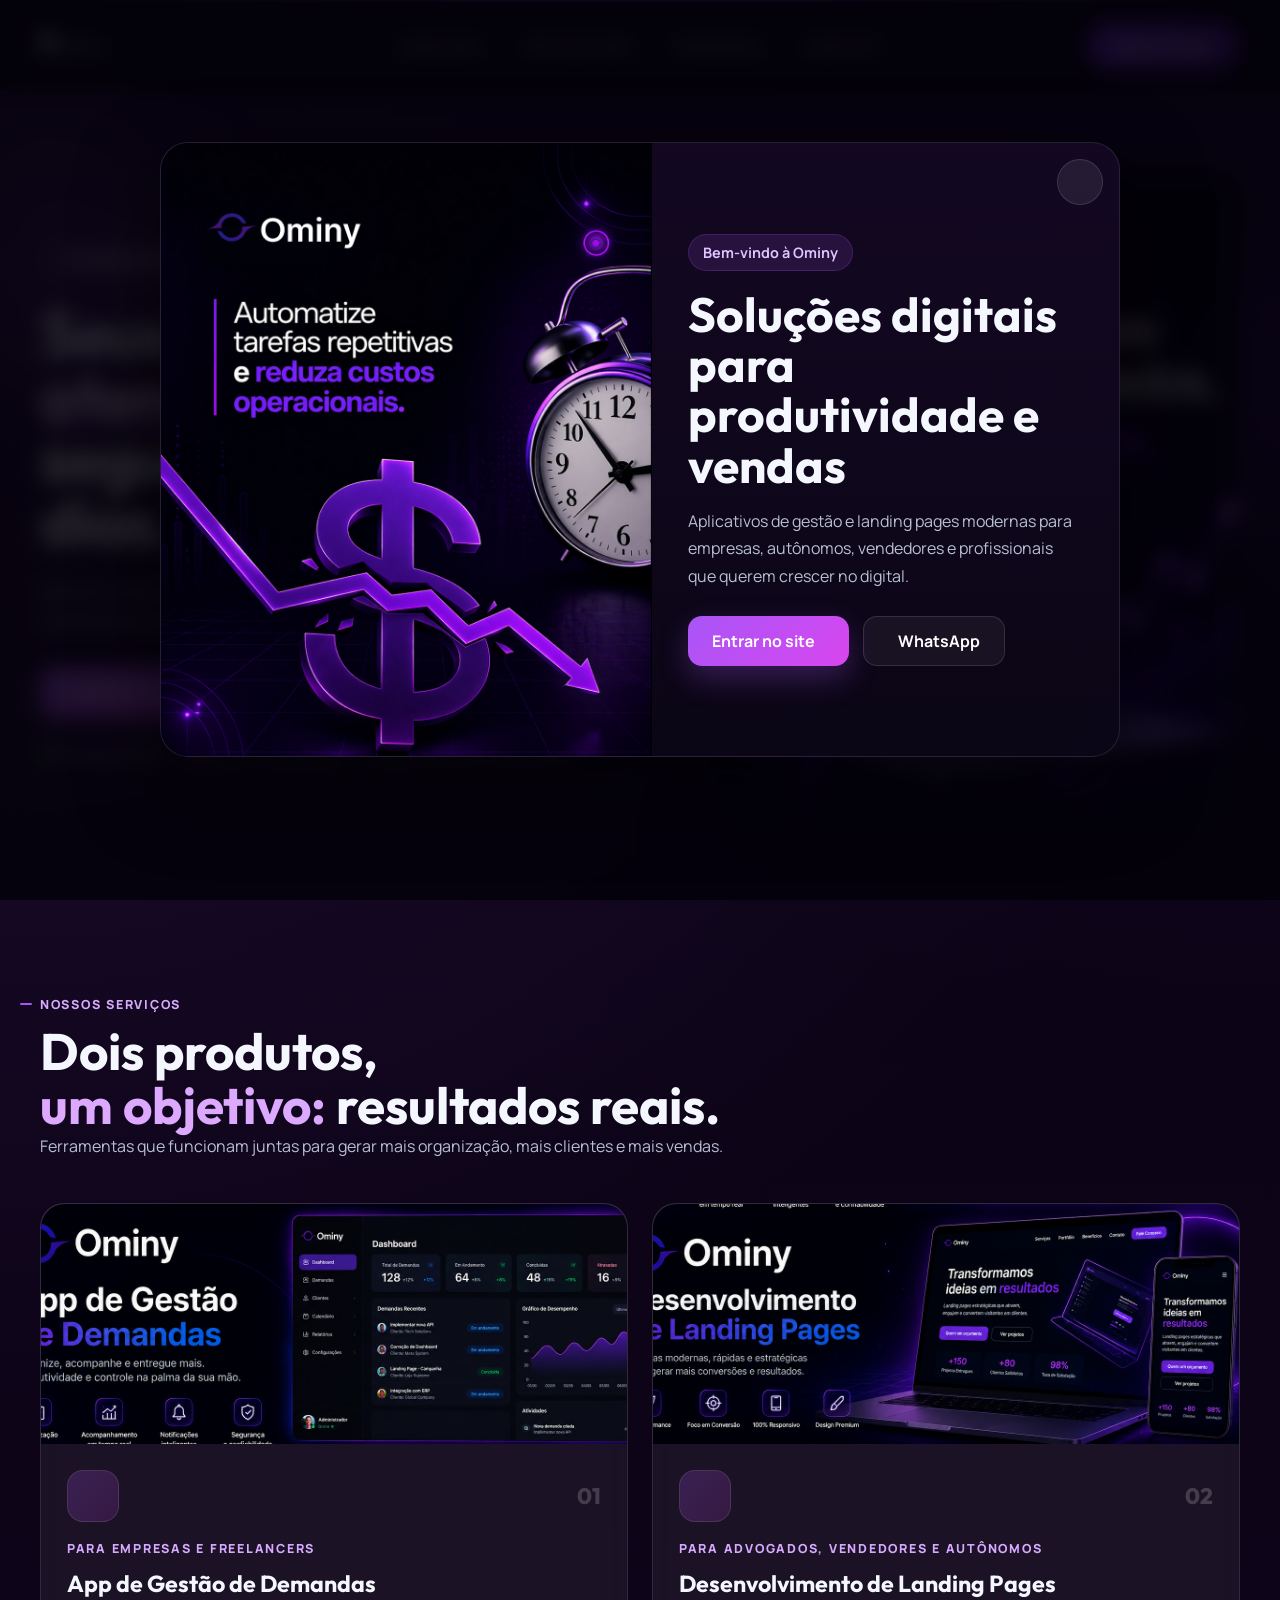
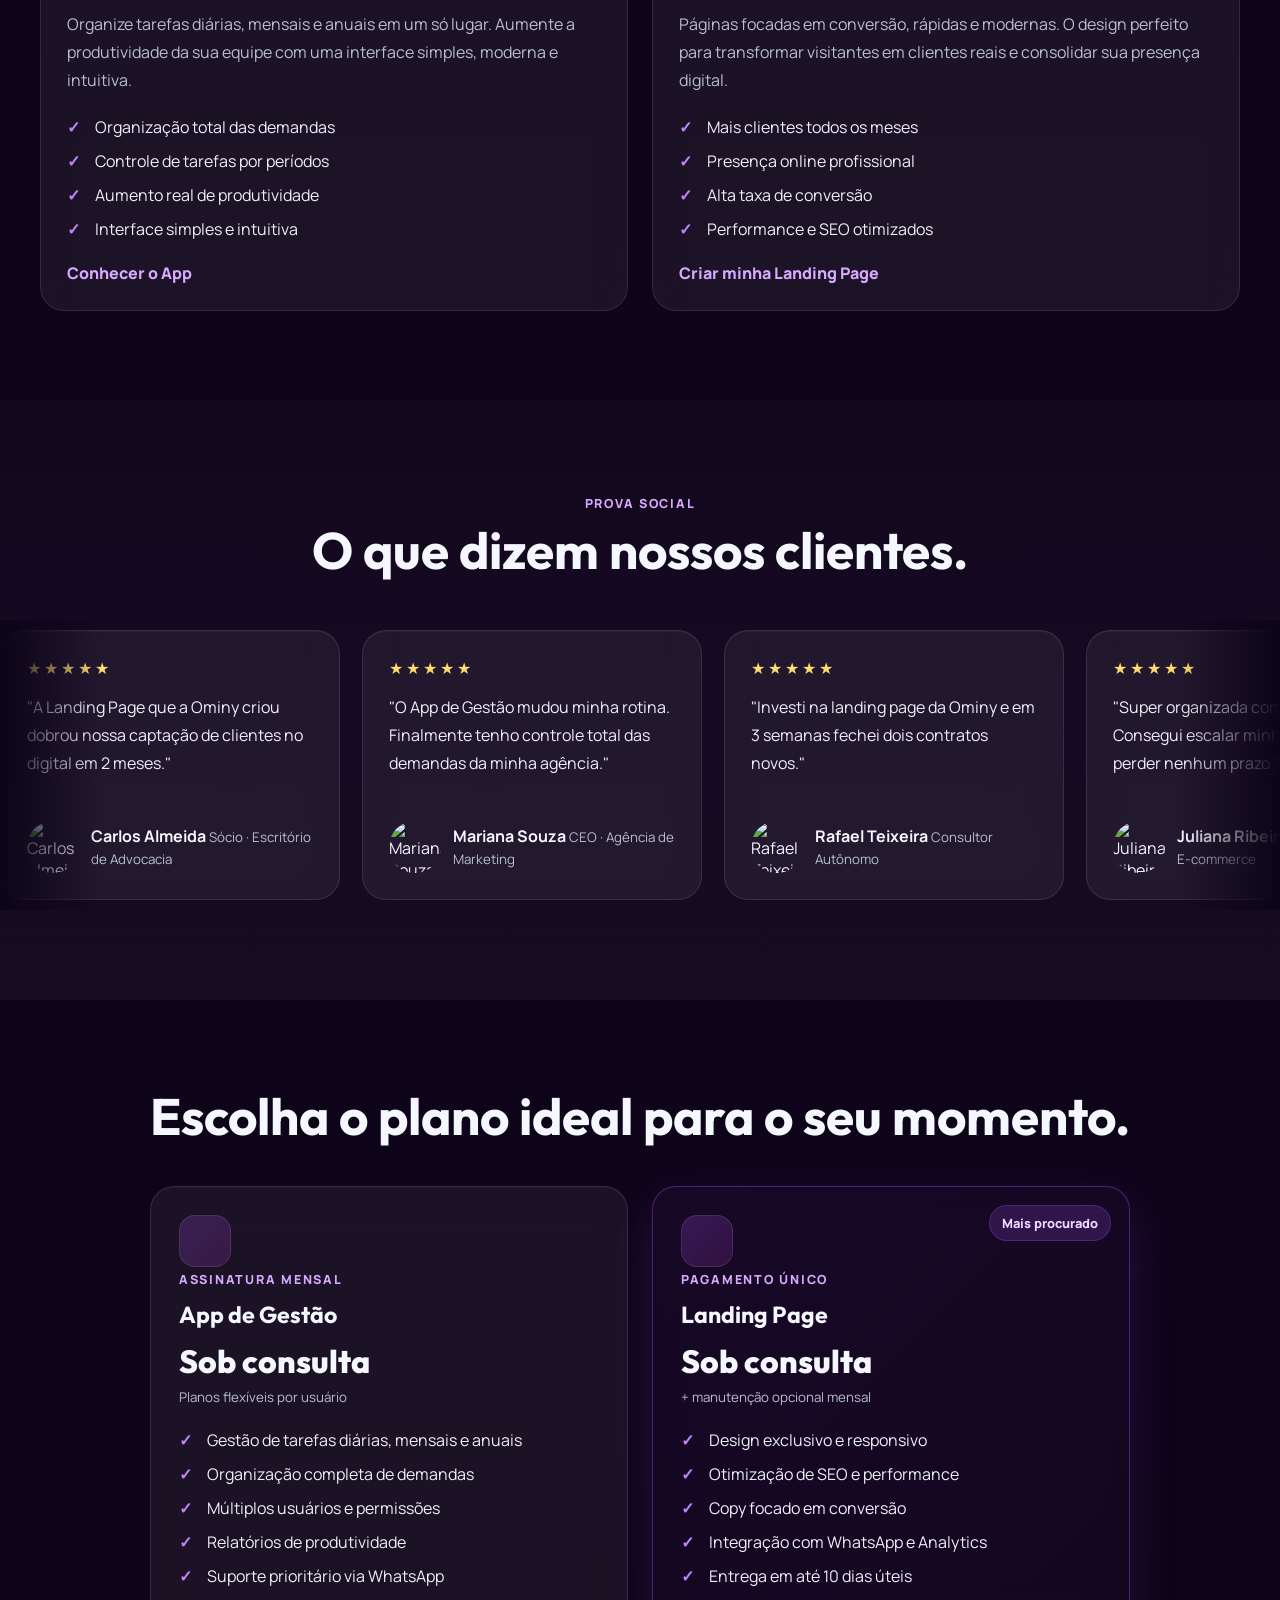
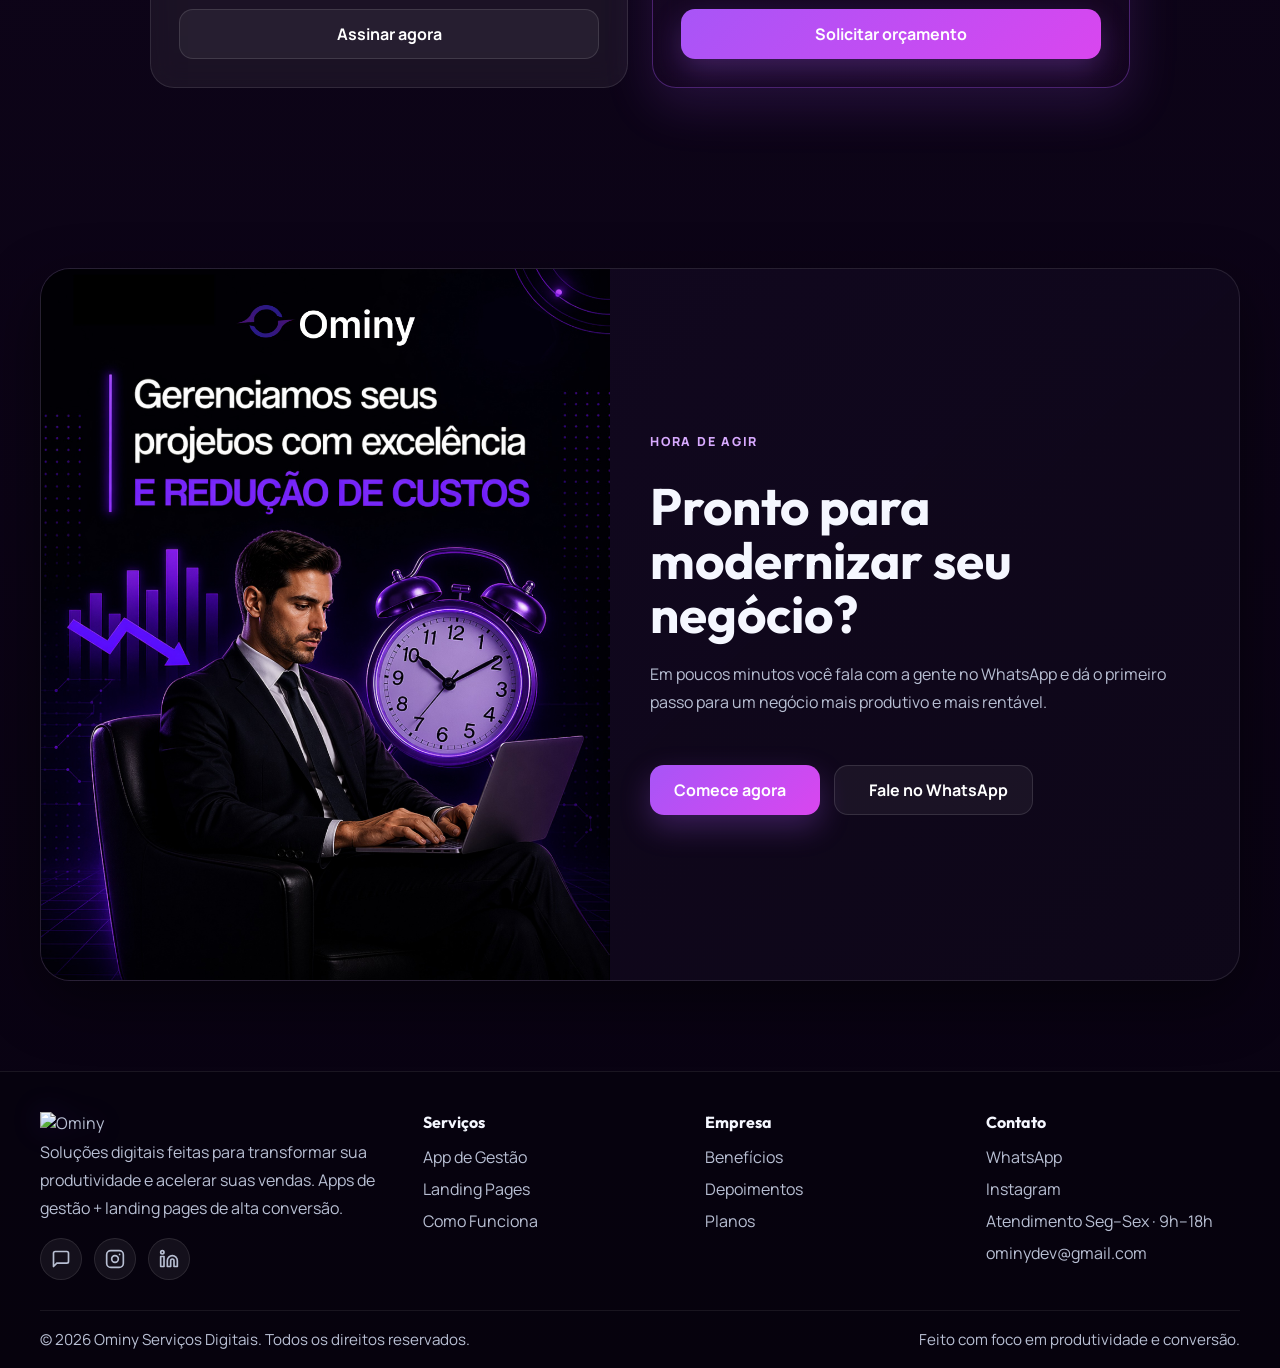
==== commit a1840683: "Primeiro commit Ominy" ====
--- a/index.html
+++ b/index.html
@@ -1,453 +1,453 @@
-<!doctype html>
-<html lang="pt-BR">
-<head>
-  <meta charset="utf-8" />
-  <meta name="viewport" content="width=device-width, initial-scale=1" />
-  <meta name="theme-color" content="#12002a" />
-  <meta name="description" content="Ominy — Desenvolvimentos digitais para produtividade e vendas. Apps de gestão e landing pages de alta conversão." />
-  <meta name="keywords" content="app de gestão, landing page, conversão, produtividade, soluções digitais, Ominy" />
-  <meta property="og:title" content="Ominy — Soluções Digitais" />
-  <meta property="og:description" content="Apps de gestão e landing pages de alta conversão. Transforme sua produtividade e aumente suas vendas." />
-  <meta property="og:type" content="website" />
-
-  <title>Ominy — Apps de Gestão e Landing Pages de Alta Conversão</title>
-
-  <link rel="preconnect" href="https://fonts.googleapis.com" />
-  <link rel="preconnect" href="https://fonts.gstatic.com" crossorigin />
-  <link href="https://fonts.googleapis.com/css2?family=Outfit:wght@400;500;600;700;800&family=Manrope:wght@300;400;500;600;700&display=swap" rel="stylesheet" />
-  <script src="https://unpkg.com/lucide@latest/dist/umd/lucide.min.js" defer></script>
-  <link rel="stylesheet" href="style.css" />
-</head>
-
-<body>
-  <!-- POPUP INICIAL -->
-  <div class="welcome-modal" id="welcomeModal" aria-hidden="false">
-    <div class="welcome-overlay" id="welcomeOverlay"></div>
-
-    <div class="welcome-card" role="dialog" aria-modal="true" aria-labelledby="welcomeTitle">
-      <button class="welcome-close" id="closeWelcome" aria-label="Fechar abertura">
-        <i data-lucide="x"></i>
-      </button>
-
-      <div class="welcome-image-wrap">
-        <img src="img/WhatsApp Image 2026-04-23 at 14.47.46.jpeg" alt="Abertura Ominy" class="welcome-image" />
-      </div>
-
-      <div class="welcome-content">
-        <span class="welcome-badge">Bem-vindo à Ominy</span>
-        <h2 id="welcomeTitle">Soluções digitais para produtividade e vendas</h2>
-        <p>
-          Aplicativos de gestão e landing pages modernas para empresas, autônomos,
-          vendedores e profissionais que querem crescer no digital.
-        </p>
-
-        <div class="welcome-actions">
-          <button class="btn btn-primary" id="enterSite">
-            Entrar no site <i data-lucide="arrow-right"></i>
-          </button>
-          <a class="btn btn-ghost"
-            href="https://wa.me/message/QYQ5WWRNW7UXF1?text=Olá!%20Estou%20pronto%20para%20começar%20com%20a%20Ominy."
-            target="_blank" rel="noopener">
-            <i data-lucide="message-circle"></i> WhatsApp
-          </a>
-        </div>
-      </div>
-    </div>
-  </div>
-
-  <!-- HEADER -->
-  <header id="site-header" class="site-header">
-
-    <div class="header-line"></div>
-
-    <div class="container header-inner">
-
-      <!-- LOGO -->
-      <a href="#top" class="logo">
-        <img src="img/Group 23 2.png" alt="Ominy" class="logo-image" />
-      </a>
-
-      <!-- MENU DESKTOP -->
-      <nav class="nav-desktop" aria-label="Menu principal">
-        <a href="#servicos">SERVIÇOS</a>
-        <a href="#beneficios">POR QUE NÓS</a>
-        <a href="#como-funciona">PROCESSO</a>
-        <a href="#contato">CONTATO</a>
-      </nav>
-
-      <!-- BOTÃO HEADER -->
-      <a class="header-cta" href="https://wa.me/message/QYQ5WWRNW7UXF1" target="_blank" rel="noopener">
-        Fale Conosco
-      </a>
-
-      <!-- BOTÃO MENU MOBILE -->
-      <button
-        class="menu-toggle"
-        id="menuToggle"
-        aria-label="Abrir menu"
-        aria-expanded="false"
-        type="button"
-      >
-        <i data-lucide="menu" id="menuIcon"></i>
-      </button>
-
-    </div>
-
-    <!-- MENU MOBILE -->
-    <div class="nav-mobile" id="navMobile" hidden>
-      <a href="#servicos">Serviços</a>
-      <a href="#beneficios">Por que nós</a>
-      <a href="#como-funciona">Processo</a>
-      <a href="#contato">Contato</a>
-      <a class="mobile-btn" href="https://wa.me/message/QYQ5WWRNW7UXF1" target="_blank" rel="noopener">
-        Fale Conosco
-      </a>
-    </div>
-
-  </header>
-
-  <!-- HERO -->
-  <section id="top" class="hero">
-    <div class="orb orb-purple"></div>
-    <div class="orb orb-violet"></div>
-    <div class="grid-bg"></div>
-
-    <div class="container hero-inner">
-      <div class="hero-content">
-        <div class="badge reveal">
-          <i data-lucide="sparkles"></i>
-          Soluções digitais sob medida
-        </div>
-
-        <h1 class="reveal">
-          Seus clientes
-          <span class="highlight">
-            atendidos
-            <svg class="underline" viewBox="0 0 200 10" preserveAspectRatio="none" aria-hidden="true">
-              <path d="M2 7 Q 50 0, 100 6 T 198 4" stroke="#a855f7" stroke-width="2.5" fill="none" stroke-linecap="round" />
-            </svg>
-          </span>
-          em segundos, todos os dias.
-        </h1>
-
-        <p class="hero-sub reveal">
-          Aplicativos de gestão eficientes e landing pages de alta conversão,
-          criados sob medida para empresas, advogados, vendedores e profissionais autônomos.
-        </p>
-
-        <div class="hero-ctas reveal">
-          <a class="btn btn-primary"
-            href="https://wa.me/message/QYQ5WWRNW7UXF1?text=Olá!%20Tenho%20interesse%20no%20App%20de%20Gestão."
-            target="_blank" rel="noopener">
-            Conhecer o App <i data-lucide="arrow-right"></i>
-          </a>
-          <a class="btn btn-ghost"
-            href="https://wa.me/message/QYQ5WWRNW7UXF1?text=Olá!%20Quero%20criar%20uma%20Landing%20Page%20de%20alta%20conversão."
-            target="_blank" rel="noopener">
-            Criar minha Landing Page <i data-lucide="arrow-right"></i>
-          </a>
-        </div>
-
-        <div class="hero-trust reveal">
-          <span><span class="dot pulse-ring"></span> Entrega rápida</span>
-          <span><i data-lucide="message-circle"></i> Suporte via WhatsApp</span>
-          <span><i data-lucide="sparkles"></i> Design moderno e responsivo</span>
-        </div>
-      </div>
-
-      <div class="hero-image-wrap reveal">
-        <div class="hero-image-glow"></div>
-        <img src="img/WhatsApp Image 2026-04-23 at 14.48.17.jpeg" alt="Imagem principal Ominy" class="hero-img" />
-      </div>
-    </div>
-  </section>
-
-  <!-- SERVIÇOS -->
-  <section id="servicos" class="section">
-    <div class="container">
-      <div class="section-head reveal">
-        <p class="eyebrow">Nossos Serviços</p>
-        <h2>Dois produtos,<br><span class="text-purple">um objetivo:</span> resultados reais.</h2>
-        <p class="lead">Ferramentas que funcionam juntas para gerar mais organização, mais clientes e mais vendas.</p>
-      </div>
-
-      <div class="grid grid-2">
-        <article class="card service reveal">
-          <img src="img/ominy_app_sem_borda.png" alt="App de gestão de demandas" class="card-top-image" />
-          <div class="card-body">
-            <div class="card-head">
-              <span class="icon-box"><i data-lucide="layout-dashboard"></i></span>
-              <span class="index-num">01</span>
-            </div>
-            <p class="eyebrow">Para empresas e freelancers</p>
-            <h3>App de Gestão de Demandas</h3>
-            <p class="muted">
-              Organize tarefas diárias, mensais e anuais em um só lugar.
-              Aumente a produtividade da sua equipe com uma interface simples, moderna e intuitiva.
-            </p>
-            <ul class="checks">
-              <li>Organização total das demandas</li>
-              <li>Controle de tarefas por períodos</li>
-              <li>Aumento real de produtividade</li>
-              <li>Interface simples e intuitiva</li>
-            </ul>
-            <a class="link-cta" href="https://wa.me/message/QYQ5WWRNW7UXF1" target="_blank" rel="noopener">
-              Conhecer o App <i data-lucide="arrow-up-right"></i>
-            </a>
-          </div>
-        </article>
-
-        <article class="card service reveal">
-          <img src="img/ominy_landing_sem_borda.png" alt="Desenvolvimento de landing page" class="card-top-image" />
-          <div class="card-body">
-            <div class="card-head">
-              <span class="icon-box"><i data-lucide="rocket"></i></span>
-              <span class="index-num">02</span>
-            </div>
-            <p class="eyebrow">Para advogados, vendedores e autônomos</p>
-            <h3>Desenvolvimento de Landing Pages</h3>
-            <p class="muted">
-              Páginas focadas em conversão, rápidas e modernas.
-              O design perfeito para transformar visitantes em clientes reais e consolidar sua presença digital.
-            </p>
-            <ul class="checks">
-              <li>Mais clientes todos os meses</li>
-              <li>Presença online profissional</li>
-              <li>Alta taxa de conversão</li>
-              <li>Performance e SEO otimizados</li>
-            </ul>
-            <a class="link-cta" href="https://wa.me/message/QYQ5WWRNW7UXF1" target="_blank" rel="noopener">
-              Criar minha Landing Page <i data-lucide="arrow-up-right"></i>
-            </a>
-          </div>
-        </article>
-      </div>
-    </div>
-  </section>
-
-  <!-- DEPOIMENTOS -->
-  <section id="depoimentos" class="section section-alt">
-    <div class="container">
-      <div class="section-head center reveal">
-        <p class="eyebrow">Prova Social</p>
-        <h2>O que dizem nossos clientes.</h2>
-      </div>
-    </div>
-
-    <div class="marquee-wrap">
-      <div class="marquee-fade fade-l"></div>
-      <div class="marquee-fade fade-r"></div>
-
-      <div class="marquee-track" id="marqueeTrack">
-        <article class="card review">
-          <i data-lucide="quote" class="quote-ic"></i>
-          <div class="stars">★★★★★</div>
-          <p>"A Landing Page que a Ominy criou dobrou nossa captação de clientes no digital em 2 meses."</p>
-          <div class="review-who">
-            <img src="https://images.unsplash.com/photo-1500648767791-00dcc994a43e?auto=format&fit=crop&w=150&q=80" alt="Carlos Almeida" />
-            <div>
-              <strong>Carlos Almeida</strong>
-              <small>Sócio · Escritório de Advocacia</small>
-            </div>
-          </div>
-        </article>
-
-        <article class="card review">
-          <i data-lucide="quote" class="quote-ic"></i>
-          <div class="stars">★★★★★</div>
-          <p>"O App de Gestão mudou minha rotina. Finalmente tenho controle total das demandas da minha agência."</p>
-          <div class="review-who">
-            <img src="https://images.unsplash.com/photo-1494790108377-be9c29b29330?auto=format&fit=crop&w=150&q=80" alt="Mariana Souza" />
-            <div>
-              <strong>Mariana Souza</strong>
-              <small>CEO · Agência de Marketing</small>
-            </div>
-          </div>
-        </article>
-
-        <article class="card review">
-          <i data-lucide="quote" class="quote-ic"></i>
-          <div class="stars">★★★★★</div>
-          <p>"Investi na landing page da Ominy e em 3 semanas fechei dois contratos novos."</p>
-          <div class="review-who">
-            <img src="https://images.unsplash.com/photo-1506794778202-cad84cf45f1d?auto=format&fit=crop&w=150&q=80" alt="Rafael Teixeira" />
-            <div>
-              <strong>Rafael Teixeira</strong>
-              <small>Consultor Autônomo</small>
-            </div>
-          </div>
-        </article>
-
-        <article class="card review">
-          <i data-lucide="quote" class="quote-ic"></i>
-          <div class="stars">★★★★★</div>
-          <p>"Super organizada com o app. Consegui escalar minhas vendas sem perder nenhum prazo."</p>
-          <div class="review-who">
-            <img src="https://images.unsplash.com/photo-1544005313-94ddf0286df2?auto=format&fit=crop&w=150&q=80" alt="Juliana Ribeiro" />
-            <div>
-              <strong>Juliana Ribeiro</strong>
-              <small>Empreendedora · E-commerce</small>
-            </div>
-          </div>
-        </article>
-      </div>
-    </div>
-  </section>
-
-  <!-- PLANOS -->
-  <section id="planos" class="section">
-    <div class="container">
-      <div class="section-head center reveal">
-        <h2>Escolha o plano ideal para o seu momento.</h2>
-      </div>
-
-      <div class="grid grid-2 narrow">
-        <div class="card plan reveal">
-          <span class="icon-box"><i data-lucide="zap"></i></span>
-          <p class="eyebrow">Assinatura Mensal</p>
-          <h3>App de Gestão</h3>
-          <p class="price">Sob consulta</p>
-          <small class="price-hint">Planos flexíveis por usuário</small>
-          <ul class="checks">
-            <li>Gestão de tarefas diárias, mensais e anuais</li>
-            <li>Organização completa de demandas</li>
-            <li>Múltiplos usuários e permissões</li>
-            <li>Relatórios de produtividade</li>
-            <li>Suporte prioritário via WhatsApp</li>
-          </ul>
-          <a class="btn btn-ghost block"
-            href="https://wa.me/message/QYQ5WWRNW7UXF1?text=Olá!%20Quero%20assinar%20o%20plano%20do%20App%20de%20Gestão."
-            target="_blank" rel="noopener">
-            Assinar agora
-          </a>
-        </div>
-
-        <div class="card plan highlighted reveal">
-          <span class="badge-top">Mais procurado</span>
-          <span class="icon-box"><i data-lucide="crown"></i></span>
-          <p class="eyebrow">Pagamento Único</p>
-          <h3>Landing Page</h3>
-          <p class="price">Sob consulta</p>
-          <small class="price-hint">+ manutenção opcional mensal</small>
-          <ul class="checks">
-            <li>Design exclusivo e responsivo</li>
-            <li>Otimização de SEO e performance</li>
-            <li>Copy focado em conversão</li>
-            <li>Integração com WhatsApp e Analytics</li>
-            <li>Entrega em até 10 dias úteis</li>
-          </ul>
-          <a class="btn btn-primary block"
-            href="https://wa.me/message/QYQ5WWRNW7UXF1?text=Olá!%20Quero%20solicitar%20um%20orçamento%20para%20Landing%20Page."
-            target="_blank" rel="noopener">
-            Solicitar orçamento
-          </a>
-        </div>
-      </div>
-    </div>
-  </section>
-
-  <!-- CTA FINAL -->
-  <section class="section">
-    <div class="container">
-      <div class="final-cta reveal">
-        <div class="final-cta-media">
-          <img src="img/WhatsApp Image 2026-04-23 at 14.48.41.jpeg" alt="Contato Ominy" />
-        </div>
-        <div class="final-cta-inner">
-          <p class="eyebrow">Hora de agir</p>
-          <h2>Pronto para modernizar seu negócio?</h2>
-          <p class="lead">Em poucos minutos você fala com a gente no WhatsApp e dá o primeiro passo para um negócio mais produtivo e mais rentável.</p>
-          <div class="hero-ctas">
-            <a class="btn btn-primary"
-              href="https://wa.me/message/QYQ5WWRNW7UXF1?text=Olá!%20Estou%20pronto%20para%20começar%20com%20a%20Ominy."
-              target="_blank" rel="noopener">
-              Comece agora <i data-lucide="arrow-right"></i>
-            </a>
-            <a class="btn btn-ghost"
-              href="https://wa.me/message/QYQ5WWRNW7UXF1"
-              target="_blank" rel="noopener">
-              <i data-lucide="message-circle"></i> Fale no WhatsApp
-            </a>
-          </div>
-        </div>
-      </div>
-    </div>
-  </section>
-
-  <!-- FOOTER -->
-  <footer class="site-footer">
-    <div class="container footer-grid">
-      <div class="footer-brand">
-        <a href="#top" class="footer-logo">
-          <img src="img/Group 23 2.png" alt="Ominy" class="footer-logo-img" />
-        </a>
-        <p class="muted">
-          Soluções digitais feitas para transformar sua produtividade e acelerar suas vendas.
-          Apps de gestão + landing pages de alta conversão.
-        </p>
-        <div class="socials">
-          <!-- WhatsApp -->
-          <a href="https://wa.me/message/QYQ5WWRNW7UXF1" target="_blank" rel="noopener" aria-label="WhatsApp">
-            <svg xmlns="http://www.w3.org/2000/svg" width="20" height="20" viewBox="0 0 24 24" fill="none" stroke="currentColor" stroke-width="2" stroke-linecap="round" stroke-linejoin="round">
-              <path d="M21 15a2 2 0 0 1-2 2H7l-4 4V5a2 2 0 0 1 2-2h14a2 2 0 0 1 2 2z"/>
-            </svg>
-          </a>
-          <!-- Instagram -->
-          <a href="https://www.instagram.com/ominydev" target="_blank" rel="noopener" aria-label="Instagram">
-            <svg xmlns="http://www.w3.org/2000/svg" width="20" height="20" viewBox="0 0 24 24" fill="none" stroke="currentColor" stroke-width="2" stroke-linecap="round" stroke-linejoin="round">
-              <rect x="2" y="2" width="20" height="20" rx="5" ry="5"/>
-              <circle cx="12" cy="12" r="4"/>
-              <circle cx="17.5" cy="6.5" r="1" fill="currentColor" stroke="none"/>
-            </svg>
-          </a>
-          <!-- LinkedIn -->
-          <a href="#" aria-label="LinkedIn">
-            <svg xmlns="http://www.w3.org/2000/svg" width="20" height="20" viewBox="0 0 24 24" fill="none" stroke="currentColor" stroke-width="2" stroke-linecap="round" stroke-linejoin="round">
-              <path d="M16 8a6 6 0 0 1 6 6v7h-4v-7a2 2 0 0 0-2-2 2 2 0 0 0-2 2v7h-4v-7a6 6 0 0 1 6-6z"/>
-              <rect x="2" y="9" width="4" height="12"/>
-              <circle cx="4" cy="4" r="2"/>
-            </svg>
-          </a>
-        </div>
-      </div>
-
-      <div>
-        <h4>Serviços</h4>
-        <ul>
-          <li><a href="#servicos">App de Gestão</a></li>
-          <li><a href="#servicos">Landing Pages</a></li>
-          <li><a href="#como-funciona">Como Funciona</a></li>
-        </ul>
-      </div>
-
-      <div>
-        <h4>Empresa</h4>
-        <ul>
-          <li><a href="#beneficios">Benefícios</a></li>
-          <li><a href="#depoimentos">Depoimentos</a></li>
-          <li><a href="#planos">Planos</a></li>
-        </ul>
-      </div>
-
-      <div>
-        <h4>Contato</h4>
-        <ul>
-          <li><a href="https://wa.me/message/QYQ5WWRNW7UXF1" target="_blank" rel="noopener">WhatsApp</a></li>
-          <li><a href="https://www.instagram.com/ominydev" target="_blank" rel="noopener">Instagram</a></li>
-          <li>Atendimento Seg–Sex · 9h–18h</li>
-          <li>ominydev@gmail.com</li>
-        </ul>
-      </div>
-    </div>
-
-    <div class="container footer-bottom">
-      <p>© <span id="year"></span> Ominy Serviços Digitais. Todos os direitos reservados.</p>
-      <p>Feito com foco em produtividade e conversão.</p>
-    </div>
-  </footer>
-
-  
-
-  <script src="script.js" defer></script>
-</body>
+<!doctype html>
+<html lang="pt-BR">
+<head>
+  <meta charset="utf-8" />
+  <meta name="viewport" content="width=device-width, initial-scale=1" />
+  <meta name="theme-color" content="#12002a" />
+  <meta name="description" content="Ominy — Desenvolvimentos digitais para produtividade e vendas. Apps de gestão e landing pages de alta conversão." />
+  <meta name="keywords" content="app de gestão, landing page, conversão, produtividade, soluções digitais, Ominy" />
+  <meta property="og:title" content="Ominy — Soluções Digitais" />
+  <meta property="og:description" content="Apps de gestão e landing pages de alta conversão. Transforme sua produtividade e aumente suas vendas." />
+  <meta property="og:type" content="website" />
+
+  <title>Ominy — Apps de Gestão e Landing Pages de Alta Conversão</title>
+
+  <link rel="preconnect" href="https://fonts.googleapis.com" />
+  <link rel="preconnect" href="https://fonts.gstatic.com" crossorigin />
+  <link href="https://fonts.googleapis.com/css2?family=Outfit:wght@400;500;600;700;800&family=Manrope:wght@300;400;500;600;700&display=swap" rel="stylesheet" />
+  <script src="https://unpkg.com/lucide@latest/dist/umd/lucide.min.js" defer></script>
+  <link rel="stylesheet" href="style.css" />
+</head>
+
+<body>
+  <!-- POPUP INICIAL -->
+  <div class="welcome-modal" id="welcomeModal" aria-hidden="false">
+    <div class="welcome-overlay" id="welcomeOverlay"></div>
+
+    <div class="welcome-card" role="dialog" aria-modal="true" aria-labelledby="welcomeTitle">
+      <button class="welcome-close" id="closeWelcome" aria-label="Fechar abertura">
+        <i data-lucide="x"></i>
+      </button>
+
+      <div class="welcome-image-wrap">
+        <img src="img/WhatsApp Image 2026-04-23 at 14.47.46.jpeg" alt="Abertura Ominy" class="welcome-image" />
+      </div>
+
+      <div class="welcome-content">
+        <span class="welcome-badge">Bem-vindo à Ominy</span>
+        <h2 id="welcomeTitle">Soluções digitais para produtividade e vendas</h2>
+        <p>
+          Aplicativos de gestão e landing pages modernas para empresas, autônomos,
+          vendedores e profissionais que querem crescer no digital.
+        </p>
+
+        <div class="welcome-actions">
+          <button class="btn btn-primary" id="enterSite">
+            Entrar no site <i data-lucide="arrow-right"></i>
+          </button>
+          <a class="btn btn-ghost"
+            href="https://wa.me/message/QYQ5WWRNW7UXF1?text=Olá!%20Estou%20pronto%20para%20começar%20com%20a%20Ominy."
+            target="_blank" rel="noopener">
+            <i data-lucide="message-circle"></i> WhatsApp
+          </a>
+        </div>
+      </div>
+    </div>
+  </div>
+
+  <!-- HEADER -->
+  <header id="site-header" class="site-header">
+
+    <div class="header-line"></div>
+
+    <div class="container header-inner">
+
+      <!-- LOGO -->
+      <a href="#top" class="logo">
+        <img src="img/Group 23 2.png" alt="Ominy" class="logo-image" />
+      </a>
+
+      <!-- MENU DESKTOP -->
+      <nav class="nav-desktop" aria-label="Menu principal">
+        <a href="#servicos">SERVIÇOS</a>
+        <a href="#beneficios">POR QUE NÓS</a>
+        <a href="#como-funciona">PROCESSO</a>
+        <a href="#contato">CONTATO</a>
+      </nav>
+
+      <!-- BOTÃO HEADER -->
+      <a class="header-cta" href="https://wa.me/message/QYQ5WWRNW7UXF1" target="_blank" rel="noopener">
+        Fale Conosco
+      </a>
+
+      <!-- BOTÃO MENU MOBILE -->
+      <button
+        class="menu-toggle"
+        id="menuToggle"
+        aria-label="Abrir menu"
+        aria-expanded="false"
+        type="button"
+      >
+        <i data-lucide="menu" id="menuIcon"></i>
+      </button>
+
+    </div>
+
+    <!-- MENU MOBILE -->
+    <div class="nav-mobile" id="navMobile" hidden>
+      <a href="#servicos">Serviços</a>
+      <a href="#beneficios">Por que nós</a>
+      <a href="#como-funciona">Processo</a>
+      <a href="#contato">Contato</a>
+      <a class="mobile-btn" href="https://wa.me/message/QYQ5WWRNW7UXF1" target="_blank" rel="noopener">
+        Fale Conosco
+      </a>
+    </div>
+
+  </header>
+
+  <!-- HERO -->
+  <section id="top" class="hero">
+    <div class="orb orb-purple"></div>
+    <div class="orb orb-violet"></div>
+    <div class="grid-bg"></div>
+
+    <div class="container hero-inner">
+      <div class="hero-content">
+        <div class="badge reveal">
+          <i data-lucide="sparkles"></i>
+          Soluções digitais sob medida
+        </div>
+
+        <h1 class="reveal">
+          Seus clientes
+          <span class="highlight">
+            atendidos
+            <svg class="underline" viewBox="0 0 200 10" preserveAspectRatio="none" aria-hidden="true">
+              <path d="M2 7 Q 50 0, 100 6 T 198 4" stroke="#a855f7" stroke-width="2.5" fill="none" stroke-linecap="round" />
+            </svg>
+          </span>
+          em segundos, todos os dias.
+        </h1>
+
+        <p class="hero-sub reveal">
+          Aplicativos de gestão eficientes e landing pages de alta conversão,
+          criados sob medida para empresas, advogados, vendedores e profissionais autônomos.
+        </p>
+
+        <div class="hero-ctas reveal">
+          <a class="btn btn-primary"
+            href="https://wa.me/message/QYQ5WWRNW7UXF1?text=Olá!%20Tenho%20interesse%20no%20App%20de%20Gestão."
+            target="_blank" rel="noopener">
+            Conhecer o App <i data-lucide="arrow-right"></i>
+          </a>
+          <a class="btn btn-ghost"
+            href="https://wa.me/message/QYQ5WWRNW7UXF1?text=Olá!%20Quero%20criar%20uma%20Landing%20Page%20de%20alta%20conversão."
+            target="_blank" rel="noopener">
+            Criar minha Landing Page <i data-lucide="arrow-right"></i>
+          </a>
+        </div>
+
+        <div class="hero-trust reveal">
+          <span><span class="dot pulse-ring"></span> Entrega rápida</span>
+          <span><i data-lucide="message-circle"></i> Suporte via WhatsApp</span>
+          <span><i data-lucide="sparkles"></i> Design moderno e responsivo</span>
+        </div>
+      </div>
+
+      <div class="hero-image-wrap reveal">
+        <div class="hero-image-glow"></div>
+        <img src="img/WhatsApp Image 2026-04-23 at 14.48.17.jpeg" alt="Imagem principal Ominy" class="hero-img" />
+      </div>
+    </div>
+  </section>
+
+  <!-- SERVIÇOS -->
+  <section id="servicos" class="section">
+    <div class="container">
+      <div class="section-head reveal">
+        <p class="eyebrow">Nossos Serviços</p>
+        <h2>Dois produtos,<br><span class="text-purple">um objetivo:</span> resultados reais.</h2>
+        <p class="lead">Ferramentas que funcionam juntas para gerar mais organização, mais clientes e mais vendas.</p>
+      </div>
+
+      <div class="grid grid-2">
+        <article class="card service reveal">
+          <img src="img/ominy_app_sem_borda.png" alt="App de gestão de demandas" class="card-top-image" />
+          <div class="card-body">
+            <div class="card-head">
+              <span class="icon-box"><i data-lucide="layout-dashboard"></i></span>
+              <span class="index-num">01</span>
+            </div>
+            <p class="eyebrow">Para empresas e freelancers</p>
+            <h3>App de Gestão de Demandas</h3>
+            <p class="muted">
+              Organize tarefas diárias, mensais e anuais em um só lugar.
+              Aumente a produtividade da sua equipe com uma interface simples, moderna e intuitiva.
+            </p>
+            <ul class="checks">
+              <li>Organização total das demandas</li>
+              <li>Controle de tarefas por períodos</li>
+              <li>Aumento real de produtividade</li>
+              <li>Interface simples e intuitiva</li>
+            </ul>
+            <a class="link-cta" href="https://wa.me/message/QYQ5WWRNW7UXF1" target="_blank" rel="noopener">
+              Conhecer o App <i data-lucide="arrow-up-right"></i>
+            </a>
+          </div>
+        </article>
+
+        <article class="card service reveal">
+          <img src="img/ominy_landing_sem_borda.png" alt="Desenvolvimento de landing page" class="card-top-image" />
+          <div class="card-body">
+            <div class="card-head">
+              <span class="icon-box"><i data-lucide="rocket"></i></span>
+              <span class="index-num">02</span>
+            </div>
+            <p class="eyebrow">Para advogados, vendedores e autônomos</p>
+            <h3>Desenvolvimento de Landing Pages</h3>
+            <p class="muted">
+              Páginas focadas em conversão, rápidas e modernas.
+              O design perfeito para transformar visitantes em clientes reais e consolidar sua presença digital.
+            </p>
+            <ul class="checks">
+              <li>Mais clientes todos os meses</li>
+              <li>Presença online profissional</li>
+              <li>Alta taxa de conversão</li>
+              <li>Performance e SEO otimizados</li>
+            </ul>
+            <a class="link-cta" href="https://wa.me/message/QYQ5WWRNW7UXF1" target="_blank" rel="noopener">
+              Criar minha Landing Page <i data-lucide="arrow-up-right"></i>
+            </a>
+          </div>
+        </article>
+      </div>
+    </div>
+  </section>
+
+  <!-- DEPOIMENTOS -->
+  <section id="depoimentos" class="section section-alt">
+    <div class="container">
+      <div class="section-head center reveal">
+        <p class="eyebrow">Prova Social</p>
+        <h2>O que dizem nossos clientes.</h2>
+      </div>
+    </div>
+
+    <div class="marquee-wrap">
+      <div class="marquee-fade fade-l"></div>
+      <div class="marquee-fade fade-r"></div>
+
+      <div class="marquee-track" id="marqueeTrack">
+        <article class="card review">
+          <i data-lucide="quote" class="quote-ic"></i>
+          <div class="stars">★★★★★</div>
+          <p>"A Landing Page que a Ominy criou dobrou nossa captação de clientes no digital em 2 meses."</p>
+          <div class="review-who">
+            <img src="https://images.unsplash.com/photo-1500648767791-00dcc994a43e?auto=format&fit=crop&w=150&q=80" alt="Carlos Almeida" />
+            <div>
+              <strong>Carlos Almeida</strong>
+              <small>Sócio · Escritório de Advocacia</small>
+            </div>
+          </div>
+        </article>
+
+        <article class="card review">
+          <i data-lucide="quote" class="quote-ic"></i>
+          <div class="stars">★★★★★</div>
+          <p>"O App de Gestão mudou minha rotina. Finalmente tenho controle total das demandas da minha agência."</p>
+          <div class="review-who">
+            <img src="https://images.unsplash.com/photo-1494790108377-be9c29b29330?auto=format&fit=crop&w=150&q=80" alt="Mariana Souza" />
+            <div>
+              <strong>Mariana Souza</strong>
+              <small>CEO · Agência de Marketing</small>
+            </div>
+          </div>
+        </article>
+
+        <article class="card review">
+          <i data-lucide="quote" class="quote-ic"></i>
+          <div class="stars">★★★★★</div>
+          <p>"Investi na landing page da Ominy e em 3 semanas fechei dois contratos novos."</p>
+          <div class="review-who">
+            <img src="https://images.unsplash.com/photo-1506794778202-cad84cf45f1d?auto=format&fit=crop&w=150&q=80" alt="Rafael Teixeira" />
+            <div>
+              <strong>Rafael Teixeira</strong>
+              <small>Consultor Autônomo</small>
+            </div>
+          </div>
+        </article>
+
+        <article class="card review">
+          <i data-lucide="quote" class="quote-ic"></i>
+          <div class="stars">★★★★★</div>
+          <p>"Super organizada com o app. Consegui escalar minhas vendas sem perder nenhum prazo."</p>
+          <div class="review-who">
+            <img src="https://images.unsplash.com/photo-1544005313-94ddf0286df2?auto=format&fit=crop&w=150&q=80" alt="Juliana Ribeiro" />
+            <div>
+              <strong>Juliana Ribeiro</strong>
+              <small>Empreendedora · E-commerce</small>
+            </div>
+          </div>
+        </article>
+      </div>
+    </div>
+  </section>
+
+  <!-- PLANOS -->
+  <section id="planos" class="section">
+    <div class="container">
+      <div class="section-head center reveal">
+        <h2>Escolha o plano ideal para o seu momento.</h2>
+      </div>
+
+      <div class="grid grid-2 narrow">
+        <div class="card plan reveal">
+          <span class="icon-box"><i data-lucide="zap"></i></span>
+          <p class="eyebrow">Assinatura Mensal</p>
+          <h3>App de Gestão</h3>
+          <p class="price">Sob consulta</p>
+          <small class="price-hint">Planos flexíveis por usuário</small>
+          <ul class="checks">
+            <li>Gestão de tarefas diárias, mensais e anuais</li>
+            <li>Organização completa de demandas</li>
+            <li>Múltiplos usuários e permissões</li>
+            <li>Relatórios de produtividade</li>
+            <li>Suporte prioritário via WhatsApp</li>
+          </ul>
+          <a class="btn btn-ghost block"
+            href="https://wa.me/message/QYQ5WWRNW7UXF1?text=Olá!%20Quero%20assinar%20o%20plano%20do%20App%20de%20Gestão."
+            target="_blank" rel="noopener">
+            Assinar agora
+          </a>
+        </div>
+
+        <div class="card plan highlighted reveal">
+          <span class="badge-top">Mais procurado</span>
+          <span class="icon-box"><i data-lucide="crown"></i></span>
+          <p class="eyebrow">Pagamento Único</p>
+          <h3>Landing Page</h3>
+          <p class="price">Sob consulta</p>
+          <small class="price-hint">+ manutenção opcional mensal</small>
+          <ul class="checks">
+            <li>Design exclusivo e responsivo</li>
+            <li>Otimização de SEO e performance</li>
+            <li>Copy focado em conversão</li>
+            <li>Integração com WhatsApp e Analytics</li>
+            <li>Entrega em até 10 dias úteis</li>
+          </ul>
+          <a class="btn btn-primary block"
+            href="https://wa.me/message/QYQ5WWRNW7UXF1?text=Olá!%20Quero%20solicitar%20um%20orçamento%20para%20Landing%20Page."
+            target="_blank" rel="noopener">
+            Solicitar orçamento
+          </a>
+        </div>
+      </div>
+    </div>
+  </section>
+
+  <!-- CTA FINAL -->
+  <section class="section">
+    <div class="container">
+      <div class="final-cta reveal">
+        <div class="final-cta-media">
+          <img src="img/WhatsApp Image 2026-04-23 at 14.48.41.jpeg" alt="Contato Ominy" />
+        </div>
+        <div class="final-cta-inner">
+          <p class="eyebrow">Hora de agir</p>
+          <h2>Pronto para modernizar seu negócio?</h2>
+          <p class="lead">Em poucos minutos você fala com a gente no WhatsApp e dá o primeiro passo para um negócio mais produtivo e mais rentável.</p>
+          <div class="hero-ctas">
+            <a class="btn btn-primary"
+              href="https://wa.me/message/QYQ5WWRNW7UXF1?text=Olá!%20Estou%20pronto%20para%20começar%20com%20a%20Ominy."
+              target="_blank" rel="noopener">
+              Comece agora <i data-lucide="arrow-right"></i>
+            </a>
+            <a class="btn btn-ghost"
+              href="https://wa.me/message/QYQ5WWRNW7UXF1"
+              target="_blank" rel="noopener">
+              <i data-lucide="message-circle"></i> Fale no WhatsApp
+            </a>
+          </div>
+        </div>
+      </div>
+    </div>
+  </section>
+
+  <!-- FOOTER -->
+  <footer class="site-footer">
+    <div class="container footer-grid">
+      <div class="footer-brand">
+        <a href="#top" class="footer-logo">
+          <img src="img/Group 23 2.png" alt="Ominy" class="footer-logo-img" />
+        </a>
+        <p class="muted">
+          Soluções digitais feitas para transformar sua produtividade e acelerar suas vendas.
+          Apps de gestão + landing pages de alta conversão.
+        </p>
+        <div class="socials">
+          <!-- WhatsApp -->
+          <a href="https://wa.me/message/QYQ5WWRNW7UXF1" target="_blank" rel="noopener" aria-label="WhatsApp">
+            <svg xmlns="http://www.w3.org/2000/svg" width="20" height="20" viewBox="0 0 24 24" fill="none" stroke="currentColor" stroke-width="2" stroke-linecap="round" stroke-linejoin="round">
+              <path d="M21 15a2 2 0 0 1-2 2H7l-4 4V5a2 2 0 0 1 2-2h14a2 2 0 0 1 2 2z"/>
+            </svg>
+          </a>
+          <!-- Instagram -->
+          <a href="https://www.instagram.com/ominydev" target="_blank" rel="noopener" aria-label="Instagram">
+            <svg xmlns="http://www.w3.org/2000/svg" width="20" height="20" viewBox="0 0 24 24" fill="none" stroke="currentColor" stroke-width="2" stroke-linecap="round" stroke-linejoin="round">
+              <rect x="2" y="2" width="20" height="20" rx="5" ry="5"/>
+              <circle cx="12" cy="12" r="4"/>
+              <circle cx="17.5" cy="6.5" r="1" fill="currentColor" stroke="none"/>
+            </svg>
+          </a>
+          <!-- LinkedIn -->
+          <a href="#" aria-label="LinkedIn">
+            <svg xmlns="http://www.w3.org/2000/svg" width="20" height="20" viewBox="0 0 24 24" fill="none" stroke="currentColor" stroke-width="2" stroke-linecap="round" stroke-linejoin="round">
+              <path d="M16 8a6 6 0 0 1 6 6v7h-4v-7a2 2 0 0 0-2-2 2 2 0 0 0-2 2v7h-4v-7a6 6 0 0 1 6-6z"/>
+              <rect x="2" y="9" width="4" height="12"/>
+              <circle cx="4" cy="4" r="2"/>
+            </svg>
+          </a>
+        </div>
+      </div>
+
+      <div>
+        <h4>Serviços</h4>
+        <ul>
+          <li><a href="#servicos">App de Gestão</a></li>
+          <li><a href="#servicos">Landing Pages</a></li>
+          <li><a href="#como-funciona">Como Funciona</a></li>
+        </ul>
+      </div>
+
+      <div>
+        <h4>Empresa</h4>
+        <ul>
+          <li><a href="#beneficios">Benefícios</a></li>
+          <li><a href="#depoimentos">Depoimentos</a></li>
+          <li><a href="#planos">Planos</a></li>
+        </ul>
+      </div>
+
+      <div>
+        <h4>Contato</h4>
+        <ul>
+          <li><a href="https://wa.me/message/QYQ5WWRNW7UXF1" target="_blank" rel="noopener">WhatsApp</a></li>
+          <li><a href="https://www.instagram.com/ominydev" target="_blank" rel="noopener">Instagram</a></li>
+          <li>Atendimento Seg–Sex · 9h–18h</li>
+          <li>ominydev@gmail.com</li>
+        </ul>
+      </div>
+    </div>
+
+    <div class="container footer-bottom">
+      <p>© <span id="year"></span> Ominy Serviços Digitais. Todos os direitos reservados.</p>
+      <p>Feito com foco em produtividade e conversão.</p>
+    </div>
+  </footer>
+
+  
+
+  <script src="script.js" defer></script>
+</body>
 </html>
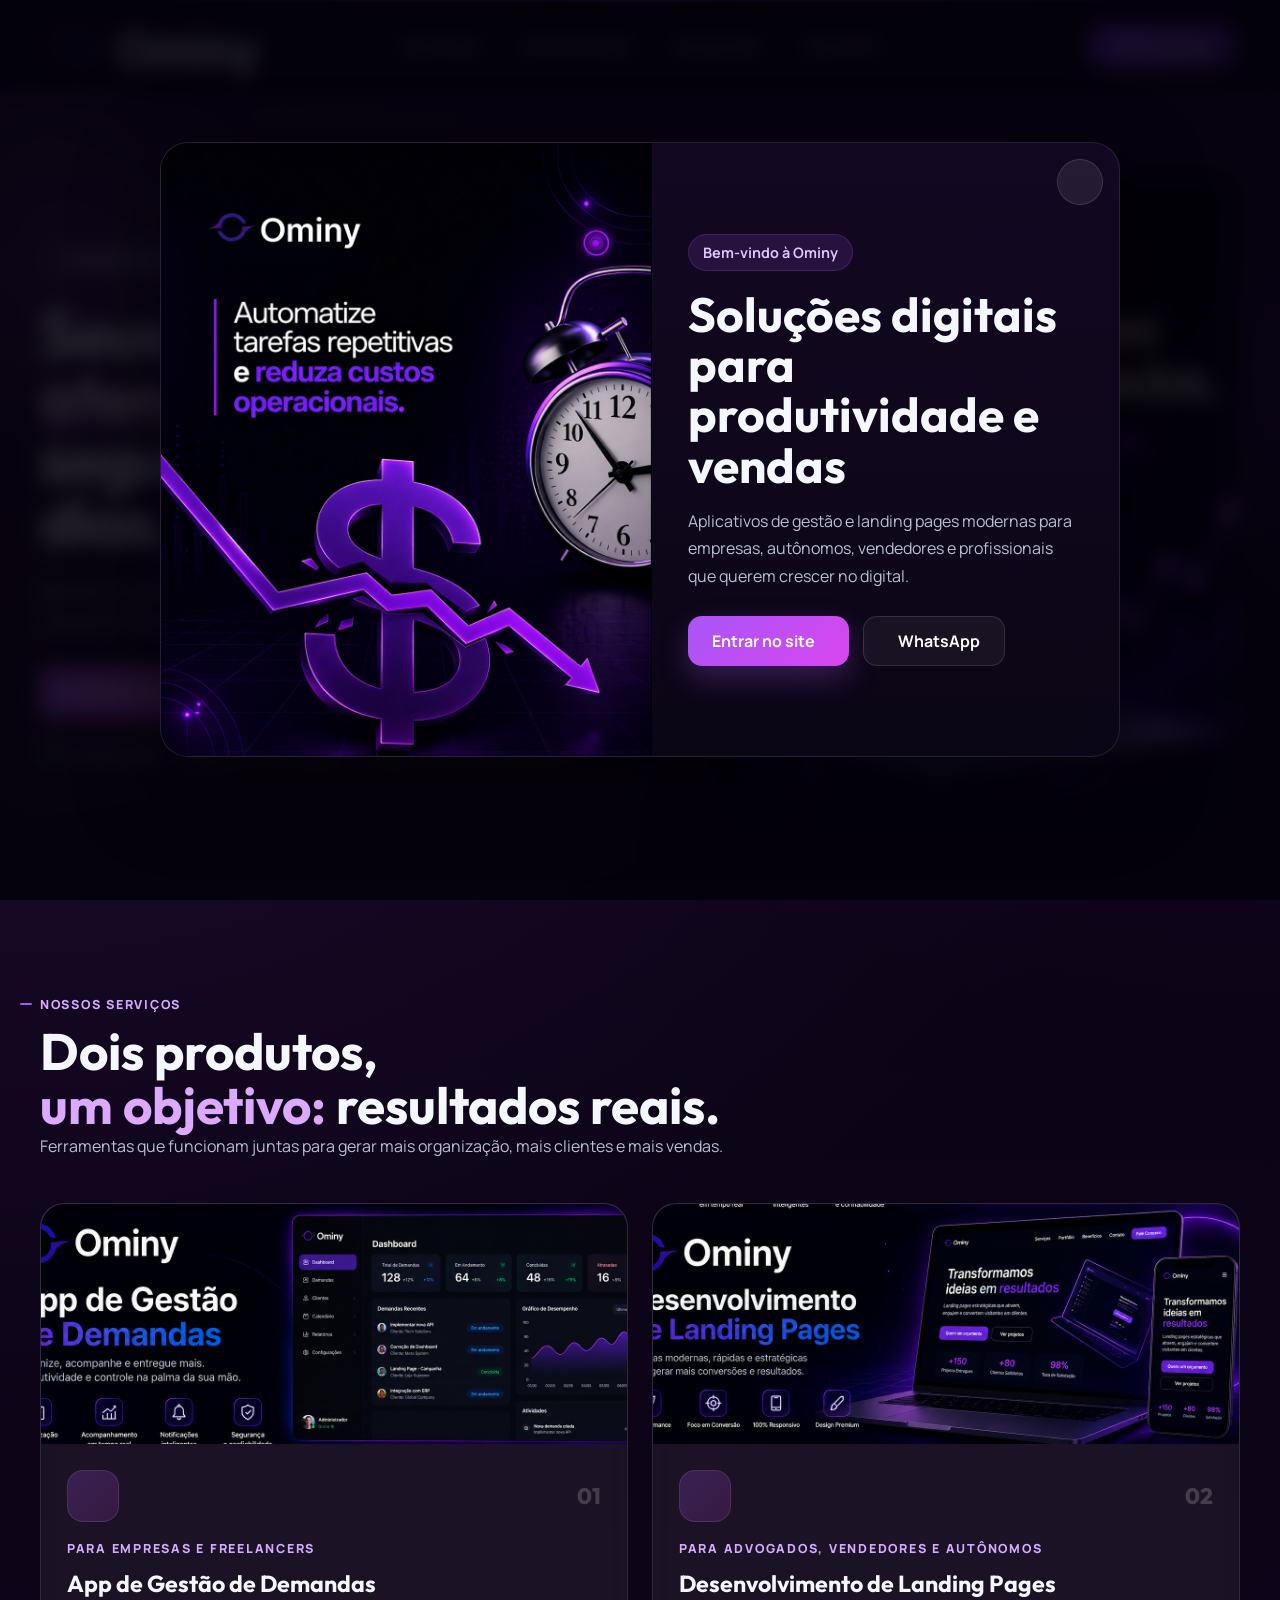
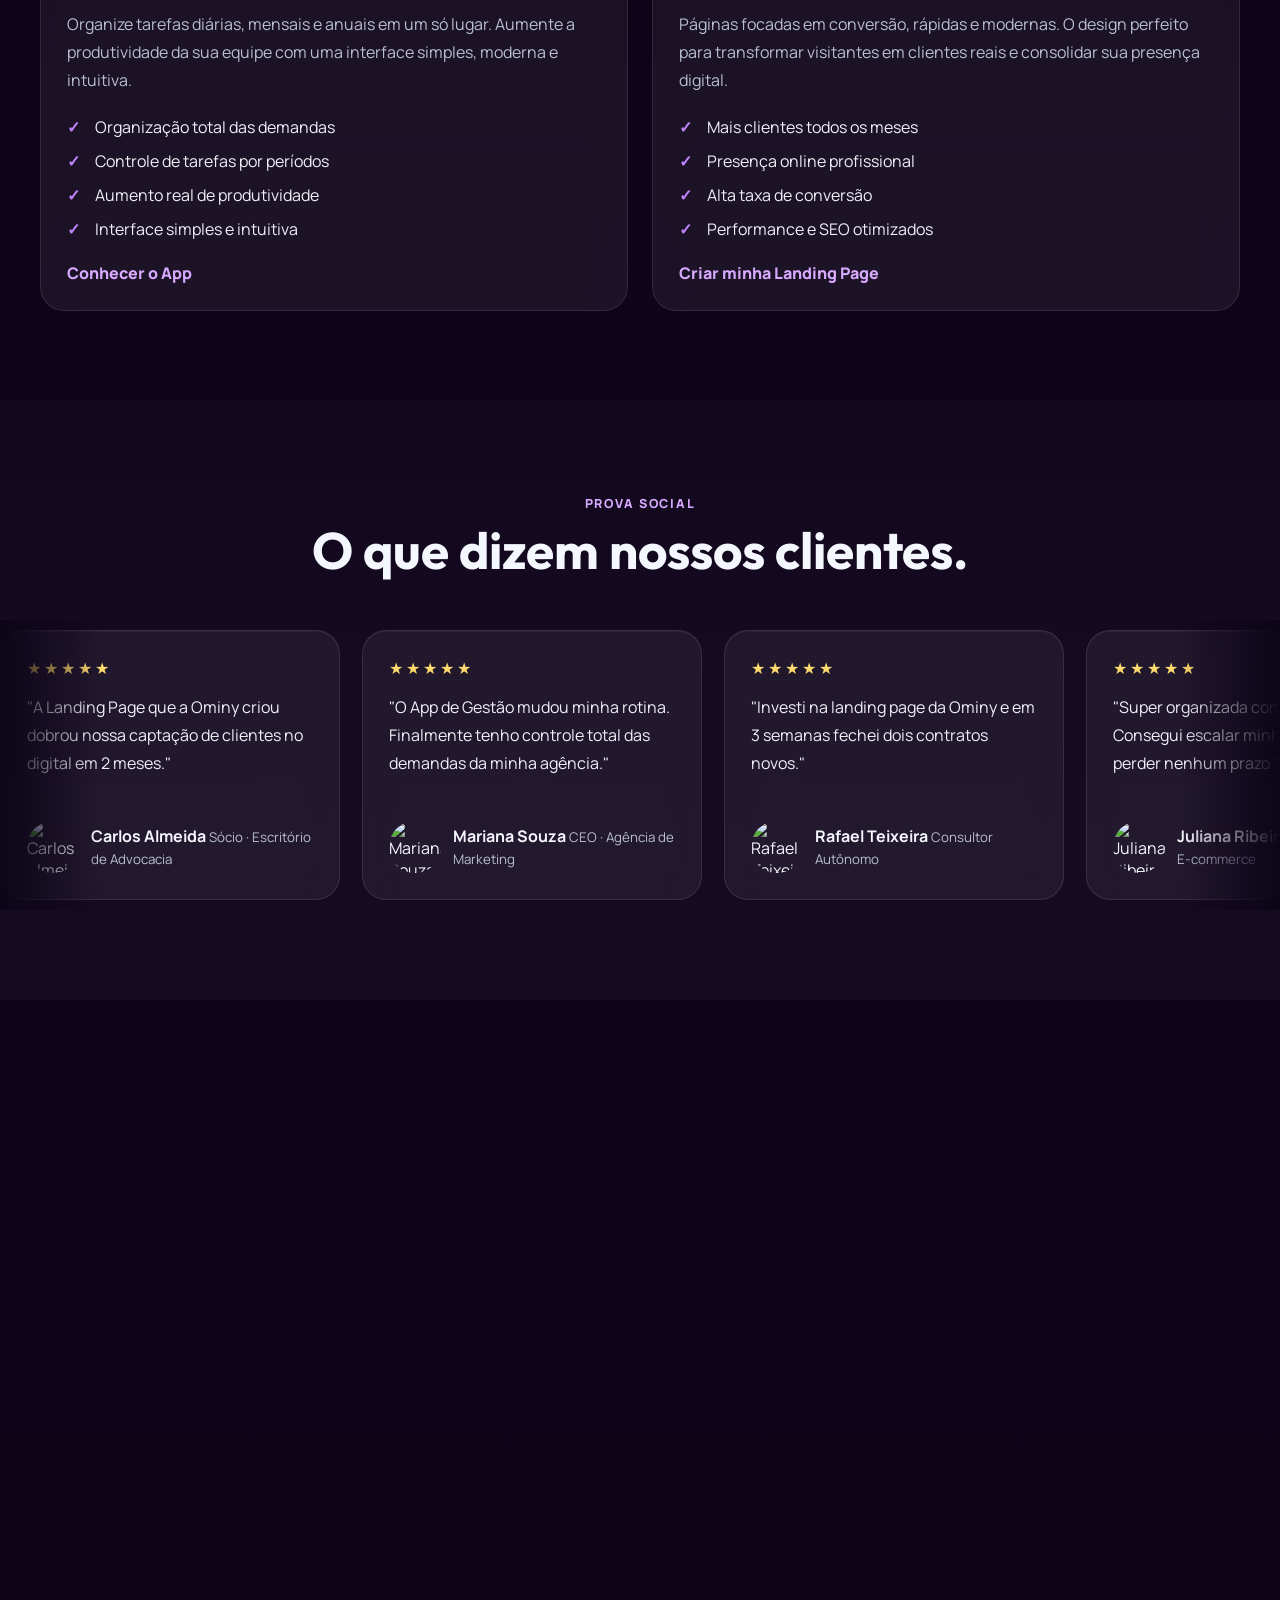
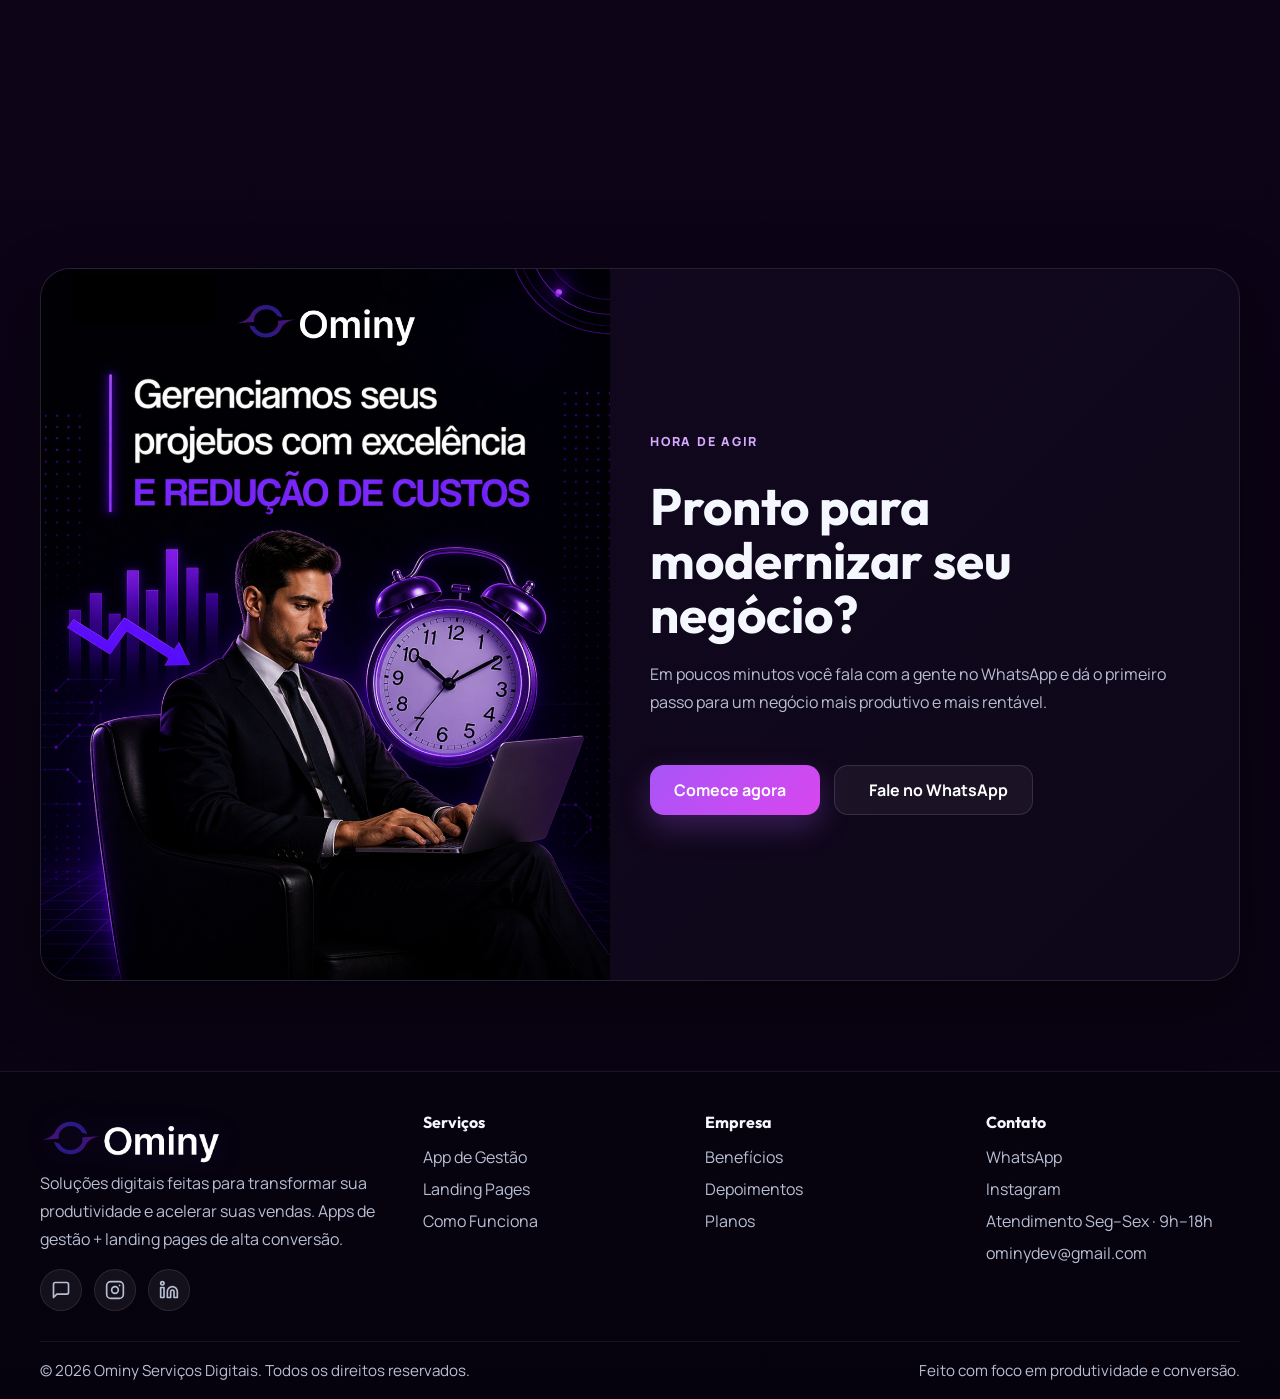
==== commit 70b8ccd7: "Atualiza site" ====
--- a/index.html
+++ b/index.html
@@ -64,7 +64,7 @@
 
       <!-- LOGO -->
       <a href="#top" class="logo">
-        <img src="img/Group 23 2.png" alt="Ominy" class="logo-image" />
+        <img src="img/logoominy.png" alt="Ominy" class="logo-image" />
       </a>
 
       <!-- MENU DESKTOP -->
@@ -379,7 +379,7 @@
     <div class="container footer-grid">
       <div class="footer-brand">
         <a href="#top" class="footer-logo">
-          <img src="img/Group 23 2.png" alt="Ominy" class="footer-logo-img" />
+          <img src="img/logoominy.png" alt="Ominy" class="footer-logo-img" />
         </a>
         <p class="muted">
           Soluções digitais feitas para transformar sua produtividade e acelerar suas vendas.
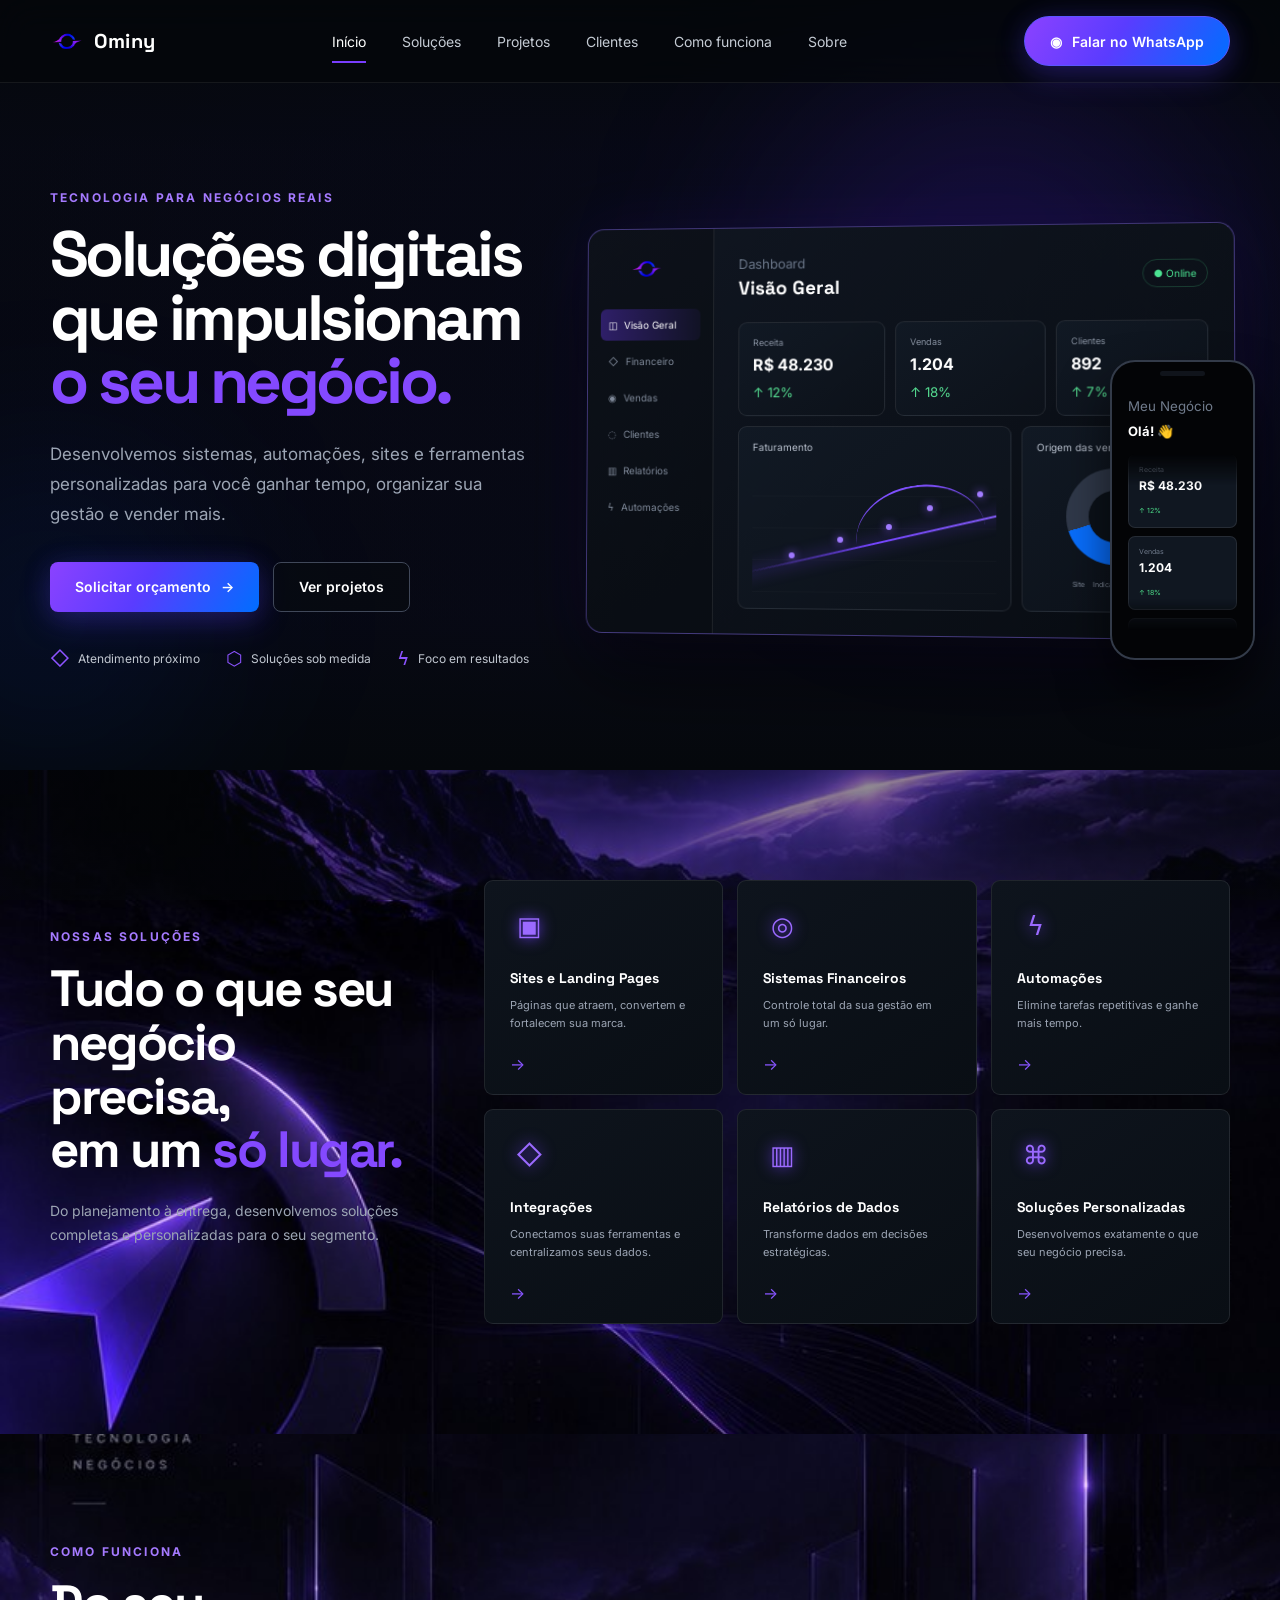
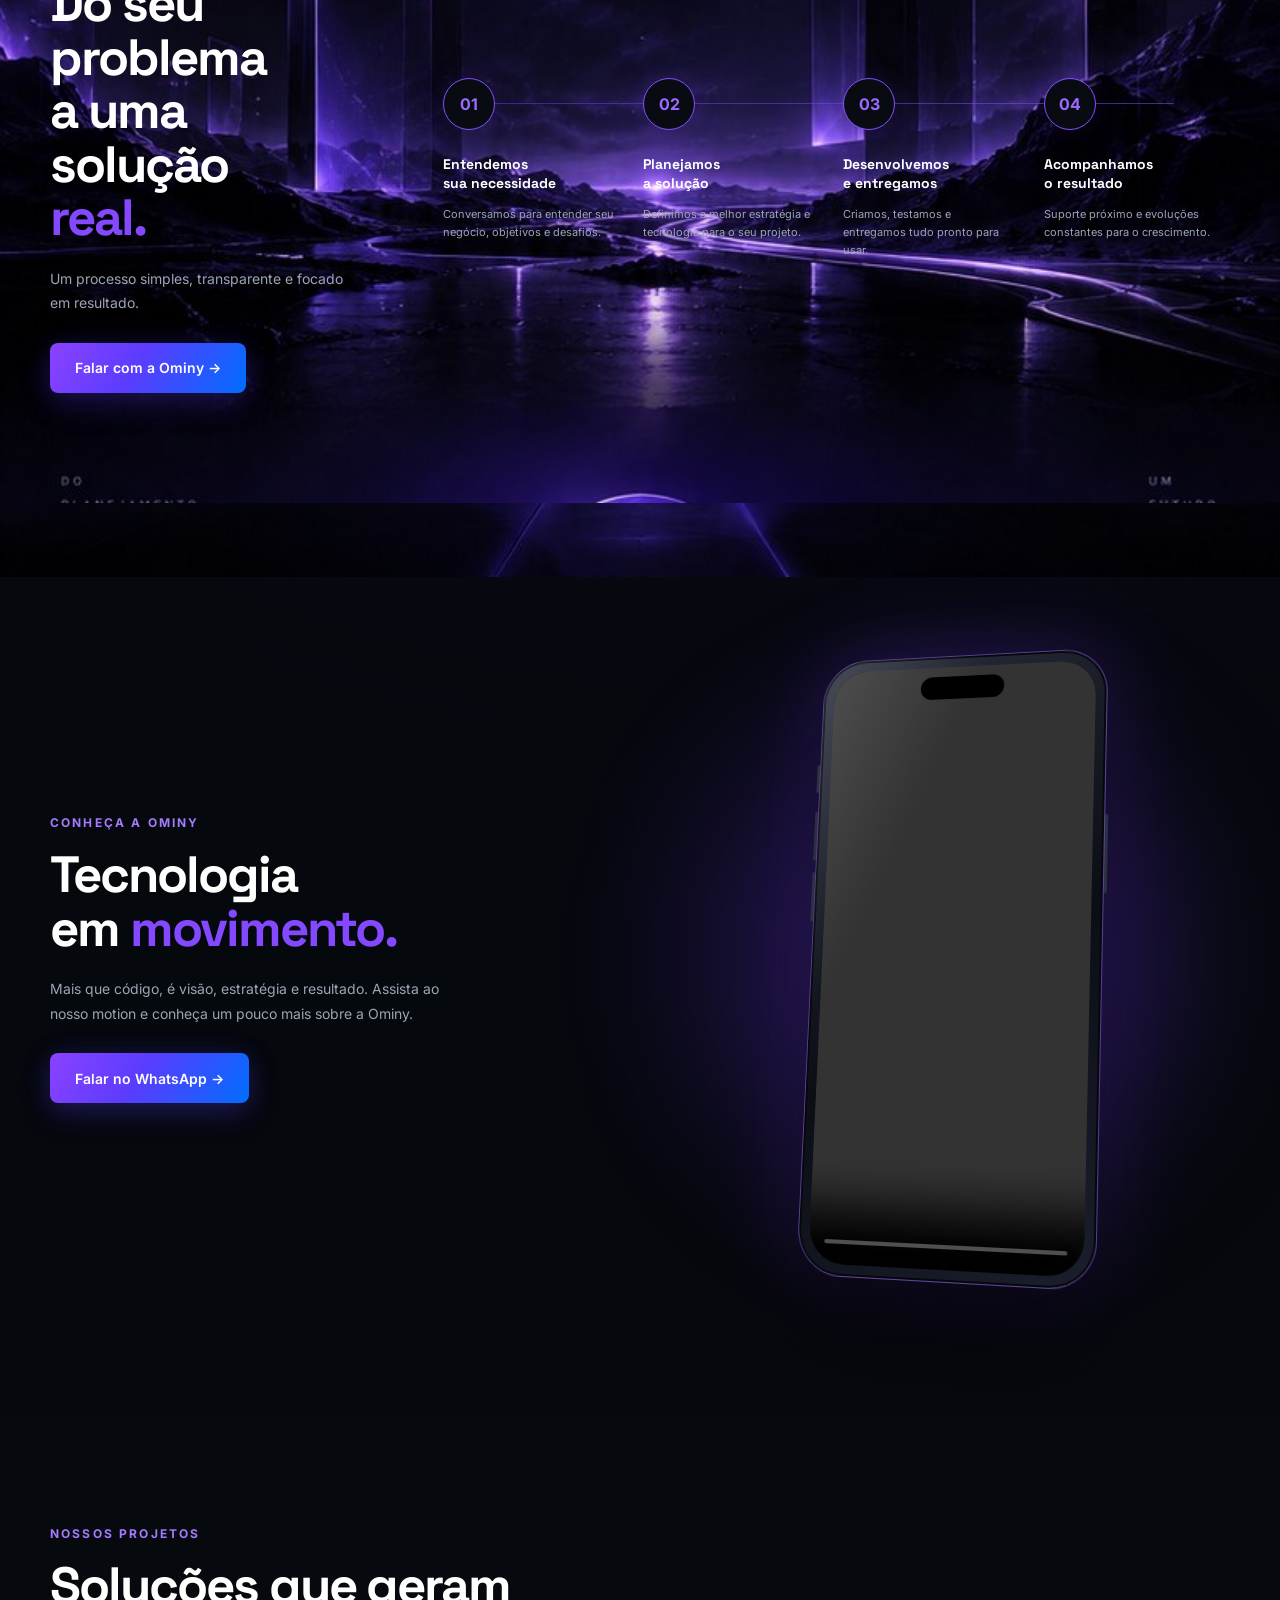
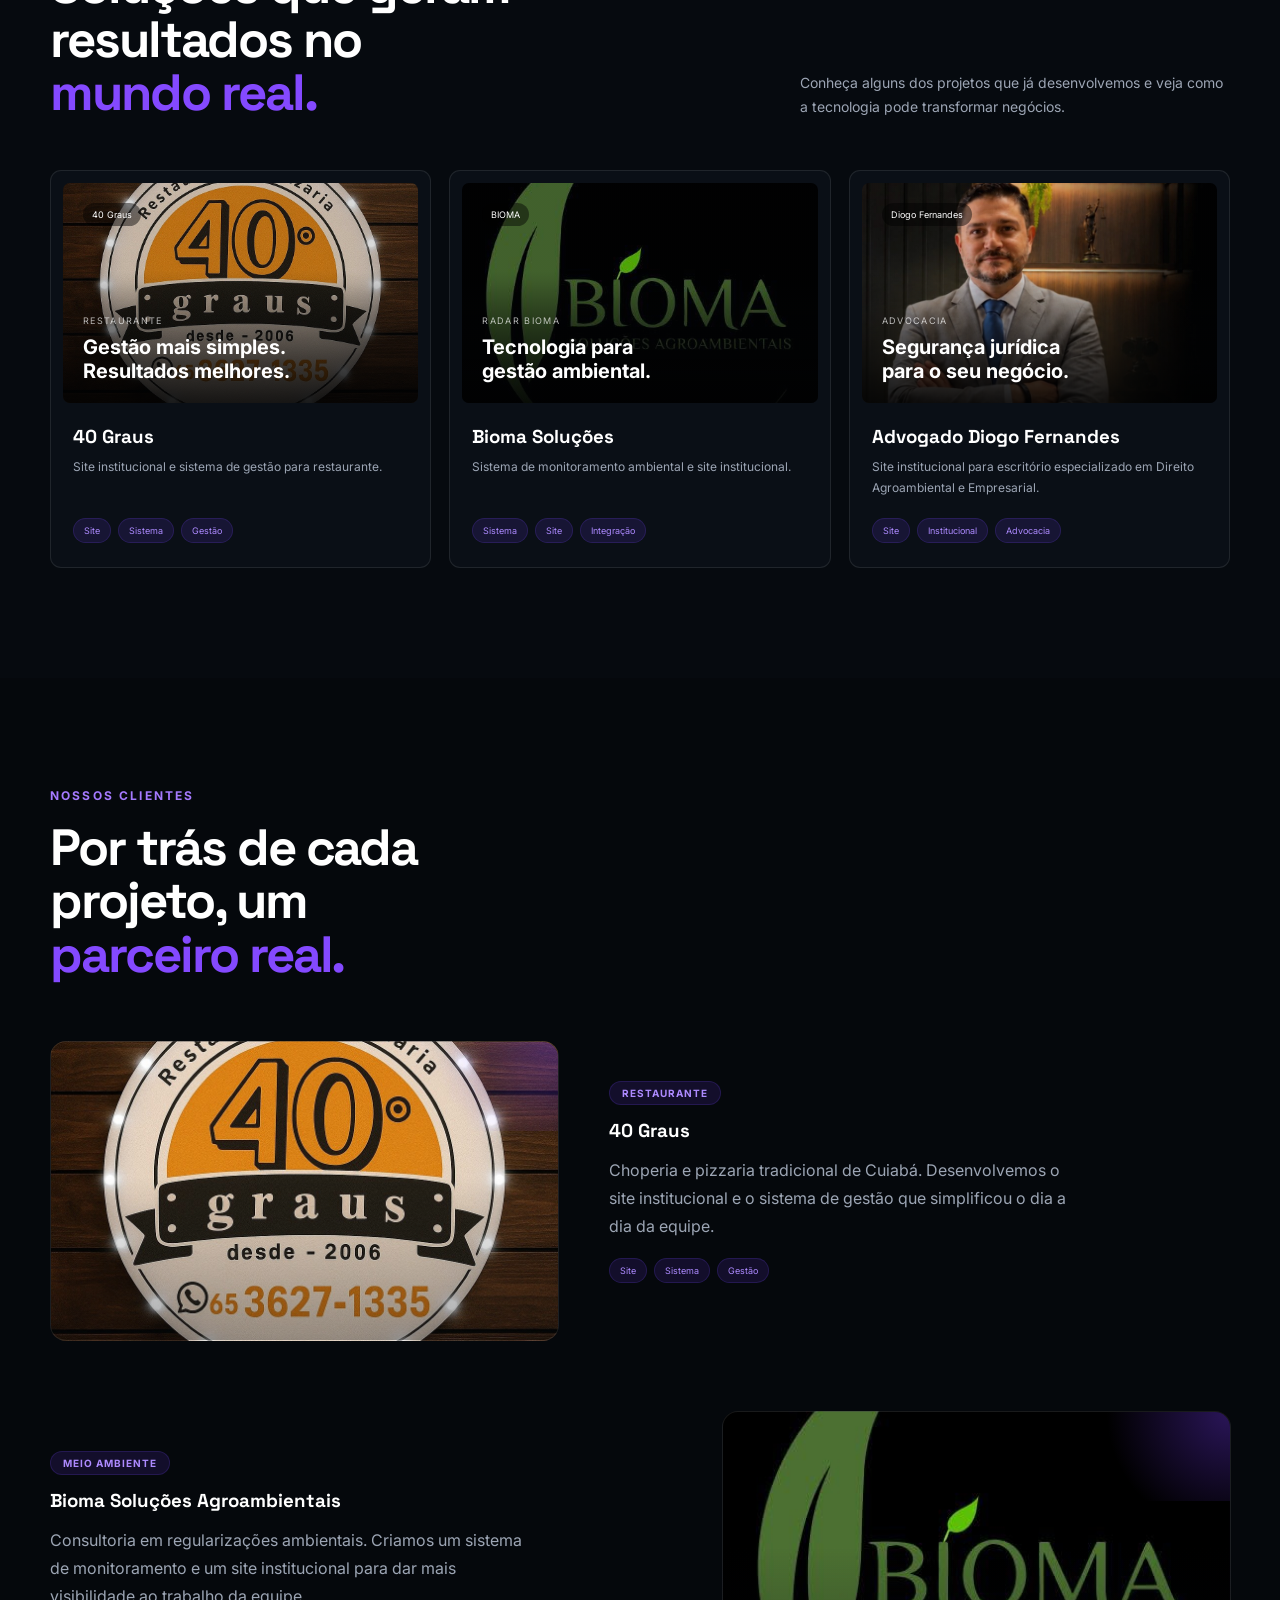
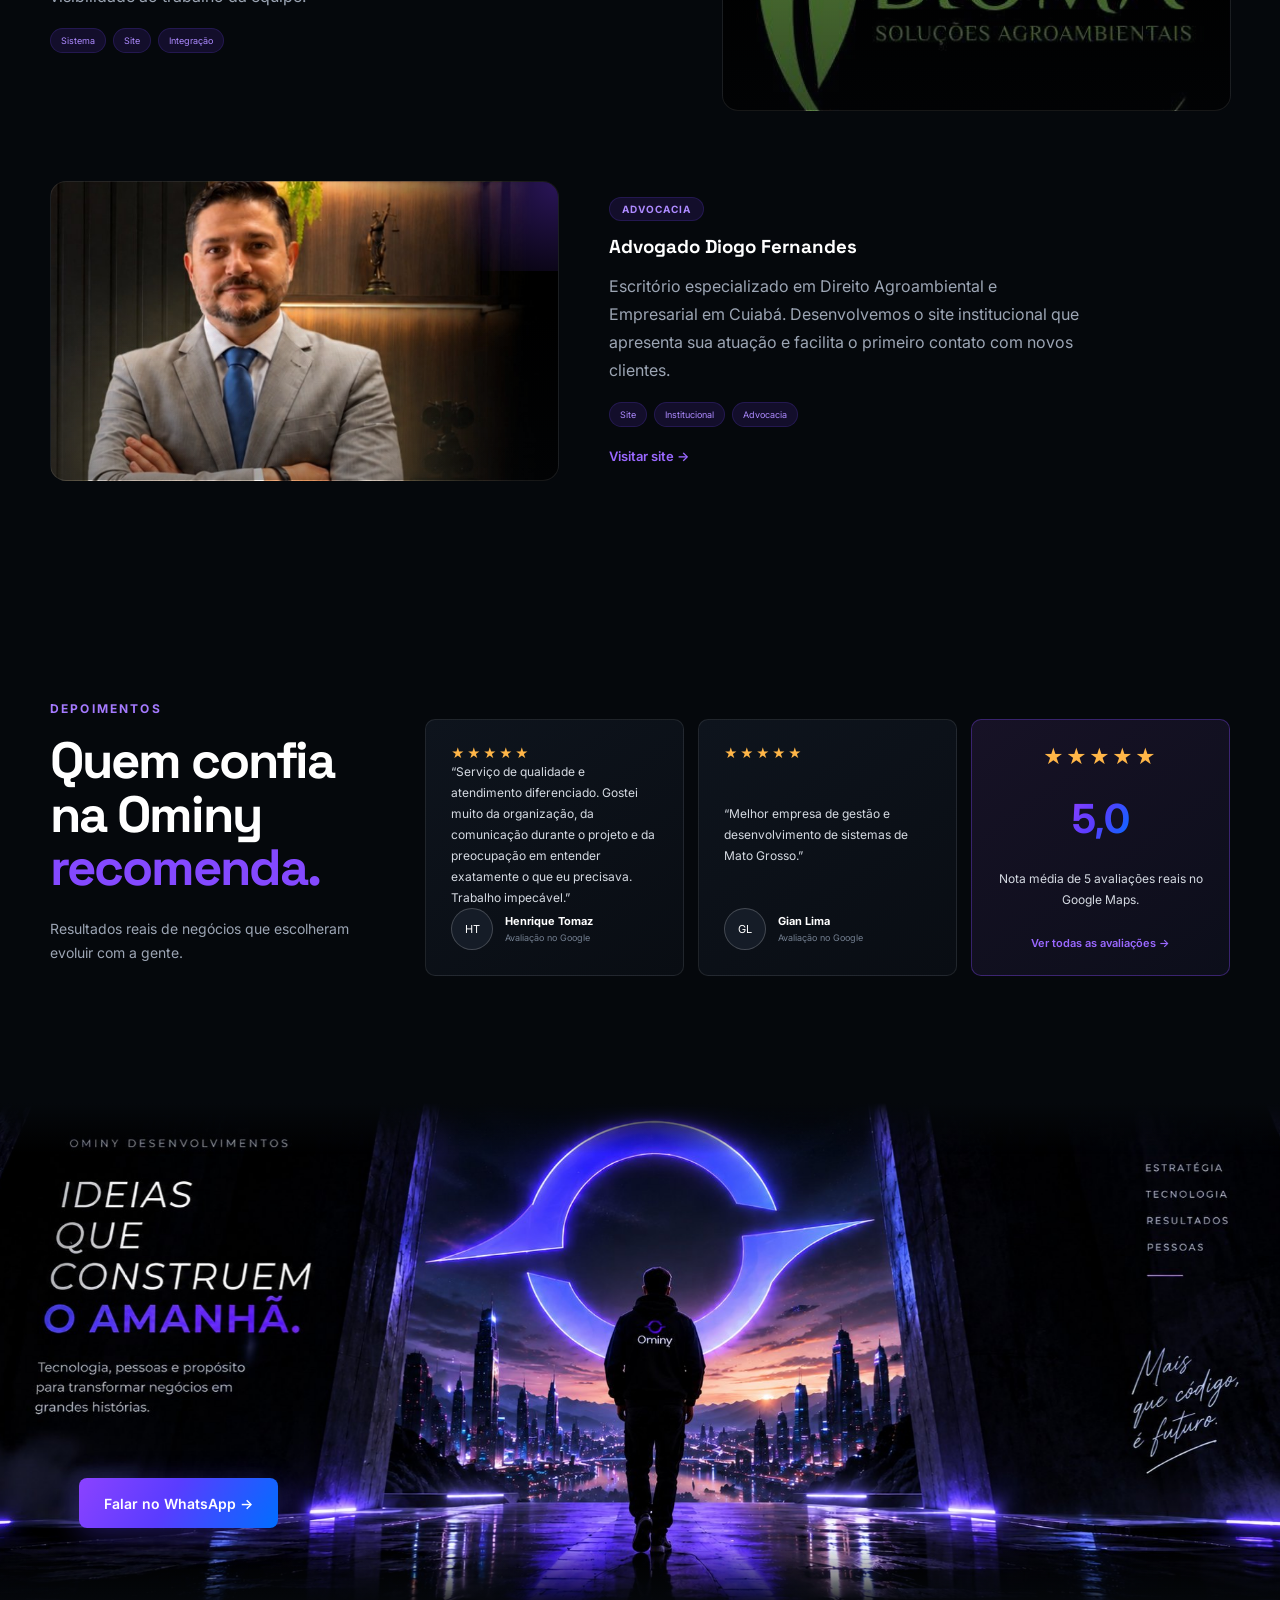
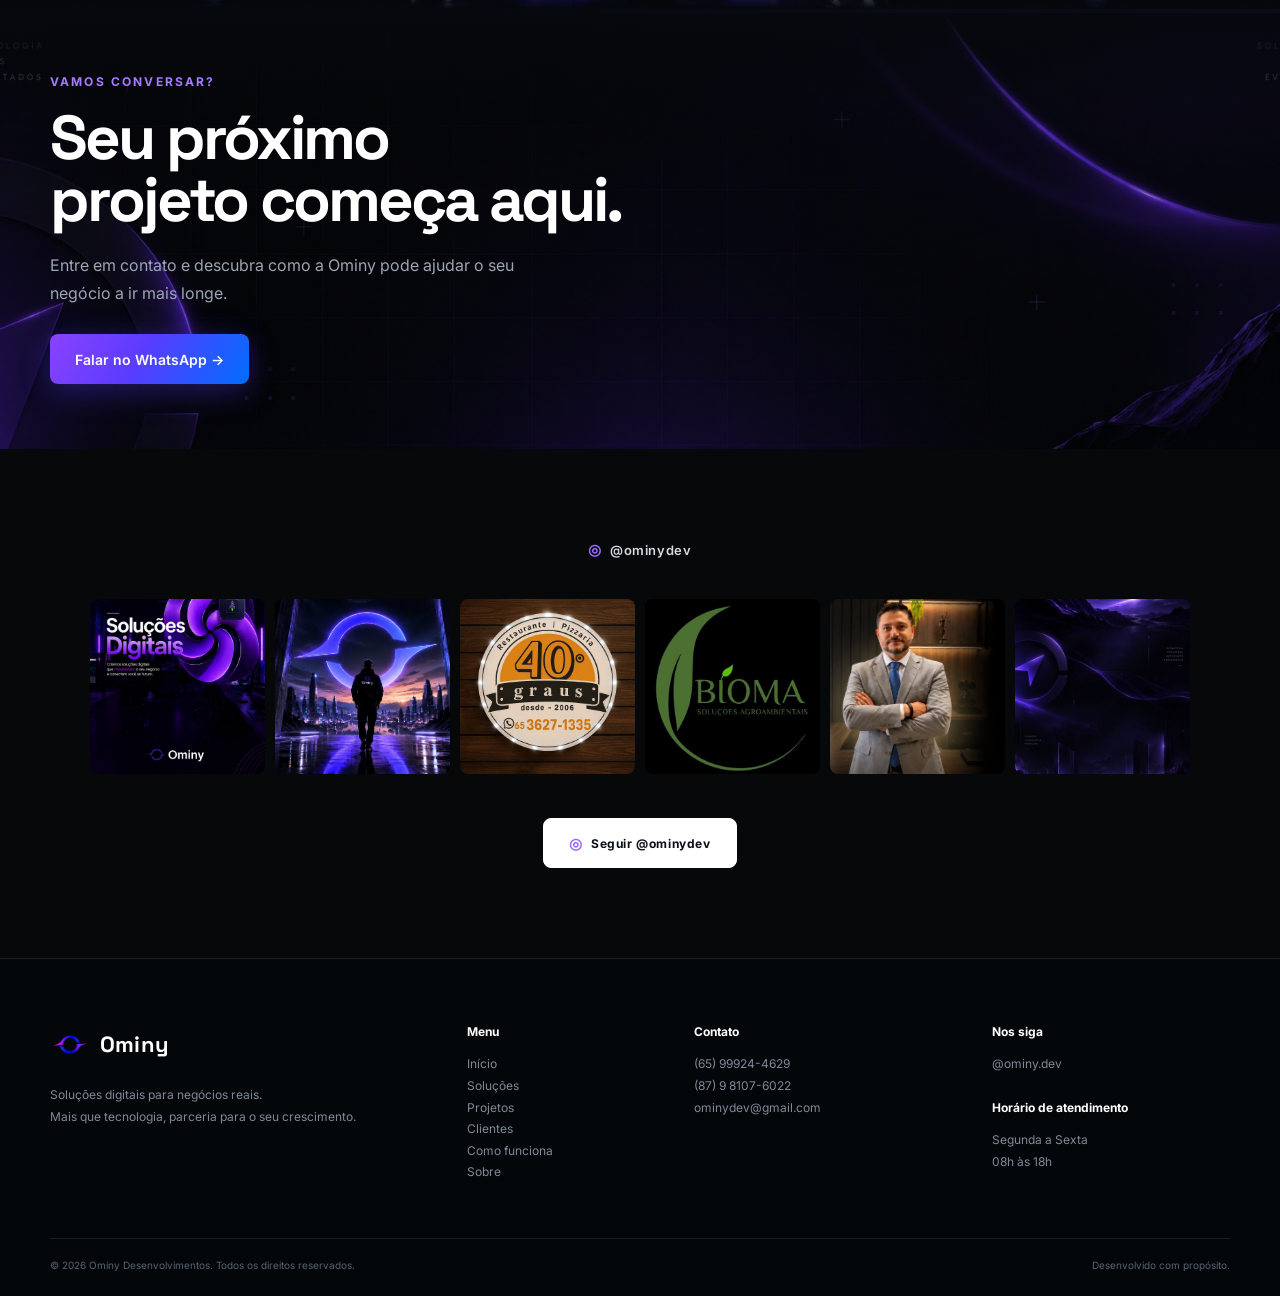
==== commit c2735398: "Atualização site Ominy" ====
--- a/index.html
+++ b/index.html
@@ -1,453 +1,1427 @@
-<!doctype html>
+<!DOCTYPE html>
 <html lang="pt-BR">
 <head>
-  <meta charset="utf-8" />
-  <meta name="viewport" content="width=device-width, initial-scale=1" />
-  <meta name="theme-color" content="#12002a" />
-  <meta name="description" content="Ominy — Desenvolvimentos digitais para produtividade e vendas. Apps de gestão e landing pages de alta conversão." />
-  <meta name="keywords" content="app de gestão, landing page, conversão, produtividade, soluções digitais, Ominy" />
-  <meta property="og:title" content="Ominy — Soluções Digitais" />
-  <meta property="og:description" content="Apps de gestão e landing pages de alta conversão. Transforme sua produtividade e aumente suas vendas." />
-  <meta property="og:type" content="website" />
-
-  <title>Ominy — Apps de Gestão e Landing Pages de Alta Conversão</title>
-
-  <link rel="preconnect" href="https://fonts.googleapis.com" />
-  <link rel="preconnect" href="https://fonts.gstatic.com" crossorigin />
-  <link href="https://fonts.googleapis.com/css2?family=Outfit:wght@400;500;600;700;800&family=Manrope:wght@300;400;500;600;700&display=swap" rel="stylesheet" />
-  <script src="https://unpkg.com/lucide@latest/dist/umd/lucide.min.js" defer></script>
-  <link rel="stylesheet" href="style.css" />
+    <meta charset="UTF-8">
+    <meta name="viewport" content="width=device-width, initial-scale=1.0">
+
+    <meta name="description"
+          content="Ominy Desenvolvimentos - Sistemas, automações, sites e soluções digitais personalizadas para empresas.">
+
+    <title>Ominy Desenvolvimentos</title>
+
+    <link rel="icon" href="assets/favicon.ico?v=2" sizes="32x32">
+    <link rel="icon" type="image/png" sizes="16x16" href="assets/favicon-16x16.png?v=2">
+    <link rel="icon" type="image/png" sizes="32x32" href="assets/favicon-32x32.png?v=2">
+    <link rel="icon" type="image/png" sizes="256x256" href="assets/favicon.png?v=2">
+    <link rel="apple-touch-icon" sizes="180x180" href="assets/apple-touch-icon.png?v=2">
+
+    <link rel="preconnect" href="https://fonts.googleapis.com">
+    <link rel="preconnect" href="https://fonts.gstatic.com" crossorigin>
+
+    <link
+        href="https://fonts.googleapis.com/css2?family=Inter:wght@400;500;600;700;800&family=Space+Grotesk:wght@500;600;700&display=swap"
+        rel="stylesheet"
+    >
+
+    <link rel="stylesheet" href="style.css?v=6">
 </head>
 
 <body>
-  <!-- POPUP INICIAL -->
-  <div class="welcome-modal" id="welcomeModal" aria-hidden="false">
-    <div class="welcome-overlay" id="welcomeOverlay"></div>
-
-    <div class="welcome-card" role="dialog" aria-modal="true" aria-labelledby="welcomeTitle">
-      <button class="welcome-close" id="closeWelcome" aria-label="Fechar abertura">
-        <i data-lucide="x"></i>
-      </button>
-
-      <div class="welcome-image-wrap">
-        <img src="img/WhatsApp Image 2026-04-23 at 14.47.46.jpeg" alt="Abertura Ominy" class="welcome-image" />
-      </div>
-
-      <div class="welcome-content">
-        <span class="welcome-badge">Bem-vindo à Ominy</span>
-        <h2 id="welcomeTitle">Soluções digitais para produtividade e vendas</h2>
-        <p>
-          Aplicativos de gestão e landing pages modernas para empresas, autônomos,
-          vendedores e profissionais que querem crescer no digital.
-        </p>
-
-        <div class="welcome-actions">
-          <button class="btn btn-primary" id="enterSite">
-            Entrar no site <i data-lucide="arrow-right"></i>
-          </button>
-          <a class="btn btn-ghost"
-            href="https://wa.me/message/QYQ5WWRNW7UXF1?text=Olá!%20Estou%20pronto%20para%20começar%20com%20a%20Ominy."
-            target="_blank" rel="noopener">
-            <i data-lucide="message-circle"></i> WhatsApp
-          </a>
+
+    <div class="scroll-progress" id="scrollProgress"></div>
+
+    <!-- =========================
+         HEADER
+    ========================== -->
+
+    <header class="header" id="header">
+
+        <div class="container header-container">
+
+            <a href="#inicio" class="brand">
+                <img src="assets/logo-ominy.png"
+                     alt="Ominy"
+                     class="header-logo">
+                <span class="brand-name">Ominy</span>
+            </a>
+
+            <nav class="desktop-nav">
+
+                <a href="#inicio" class="nav-link active">Início</a>
+
+                <a href="#solucoes" class="nav-link">
+                    Soluções
+                </a>
+
+                <a href="#projetos" class="nav-link">
+                    Projetos
+                </a>
+
+                <a href="#clientes" class="nav-link">
+                    Clientes
+                </a>
+
+                <a href="#processo" class="nav-link">
+                    Como funciona
+                </a>
+
+                <a href="#sobre" class="nav-link">
+                    Sobre
+                </a>
+
+            </nav>
+
+            <a
+                href="https://wa.me/5565999244629"
+                target="_blank"
+                class="btn btn-whatsapp header-cta"
+            >
+                <span class="whatsapp-icon">◉</span>
+                Falar no WhatsApp
+            </a>
+
+            <a
+                href="https://wa.me/5565999244629"
+                target="_blank"
+                class="header-cta-mobile"
+                aria-label="Falar no WhatsApp"
+            >
+                <span class="whatsapp-icon">◉</span>
+            </a>
+
         </div>
-      </div>
-    </div>
-  </div>
-
-  <!-- HEADER -->
-  <header id="site-header" class="site-header">
-
-    <div class="header-line"></div>
-
-    <div class="container header-inner">
-
-      <!-- LOGO -->
-      <a href="#top" class="logo">
-        <img src="img/logoominy.png" alt="Ominy" class="logo-image" />
-      </a>
-
-      <!-- MENU DESKTOP -->
-      <nav class="nav-desktop" aria-label="Menu principal">
-        <a href="#servicos">SERVIÇOS</a>
-        <a href="#beneficios">POR QUE NÓS</a>
-        <a href="#como-funciona">PROCESSO</a>
-        <a href="#contato">CONTATO</a>
-      </nav>
-
-      <!-- BOTÃO HEADER -->
-      <a class="header-cta" href="https://wa.me/message/QYQ5WWRNW7UXF1" target="_blank" rel="noopener">
-        Fale Conosco
-      </a>
-
-      <!-- BOTÃO MENU MOBILE -->
-      <button
-        class="menu-toggle"
-        id="menuToggle"
-        aria-label="Abrir menu"
-        aria-expanded="false"
-        type="button"
-      >
-        <i data-lucide="menu" id="menuIcon"></i>
-      </button>
-
-    </div>
-
-    <!-- MENU MOBILE -->
-    <div class="nav-mobile" id="navMobile" hidden>
-      <a href="#servicos">Serviços</a>
-      <a href="#beneficios">Por que nós</a>
-      <a href="#como-funciona">Processo</a>
-      <a href="#contato">Contato</a>
-      <a class="mobile-btn" href="https://wa.me/message/QYQ5WWRNW7UXF1" target="_blank" rel="noopener">
-        Fale Conosco
-      </a>
-    </div>
-
-  </header>
-
-  <!-- HERO -->
-  <section id="top" class="hero">
-    <div class="orb orb-purple"></div>
-    <div class="orb orb-violet"></div>
-    <div class="grid-bg"></div>
-
-    <div class="container hero-inner">
-      <div class="hero-content">
-        <div class="badge reveal">
-          <i data-lucide="sparkles"></i>
-          Soluções digitais sob medida
+
+    </header>
+
+
+    <main>
+
+        <!-- =========================
+             HERO
+        ========================== -->
+
+        <section class="hero section" id="inicio">
+
+            <div class="hero-bg-video-wrap">
+                <video
+                    class="hero-bg-video"
+                    autoplay
+                    muted
+                    loop
+                    playsinline
+                    preload="auto"
+                >
+                    <source src="assets/video-bg-hero.mp4" type="video/mp4">
+                </video>
+            </div>
+
+            <div class="hero-glow hero-glow-one"></div>
+            <div class="hero-glow hero-glow-two"></div>
+
+            <div class="container hero-grid">
+
+                <!-- TEXTO -->
+
+                <div class="hero-content reveal">
+
+                    <span class="eyebrow">
+                        TECNOLOGIA PARA NEGÓCIOS REAIS
+                    </span>
+
+                    <h1>
+                        Soluções digitais
+                        <br>
+                        que impulsionam
+                        <br>
+                        <span>o seu negócio.</span>
+                    </h1>
+
+                    <p class="hero-description">
+                        Desenvolvemos sistemas, automações, sites e
+                        ferramentas personalizadas para você ganhar tempo,
+                        organizar sua gestão e vender mais.
+                    </p>
+
+                    <div class="hero-buttons">
+
+                        <a
+                            href="https://wa.me/5565999244629"
+                            target="_blank"
+                            class="btn btn-primary"
+                        >
+                            Solicitar orçamento
+                            <span>→</span>
+                        </a>
+
+                        <a href="#projetos" class="btn btn-secondary">
+                            Ver projetos
+                        </a>
+
+                    </div>
+
+                    <div class="hero-benefits">
+
+                        <div>
+                            <span class="benefit-icon">◇</span>
+                            Atendimento próximo
+                        </div>
+
+                        <div>
+                            <span class="benefit-icon">⬡</span>
+                            Soluções sob medida
+                        </div>
+
+                        <div>
+                            <span class="benefit-icon">ϟ</span>
+                            Foco em resultados
+                        </div>
+
+                    </div>
+
+                </div>
+
+
+                <!-- DASHBOARD -->
+
+                <div class="hero-visual reveal">
+
+                    <div class="dashboard">
+
+                        <div class="dashboard-sidebar">
+
+                            <img
+                                src="assets/logo-ominy.png"
+                                alt=""
+                                class="dashboard-logo"
+                            >
+
+                            <div class="sidebar-item active">
+                                ◫ <span>Visão Geral</span>
+                            </div>
+
+                            <div class="sidebar-item">
+                                ◇ <span>Financeiro</span>
+                            </div>
+
+                            <div class="sidebar-item">
+                                ◉ <span>Vendas</span>
+                            </div>
+
+                            <div class="sidebar-item">
+                                ◌ <span>Clientes</span>
+                            </div>
+
+                            <div class="sidebar-item">
+                                ▥ <span>Relatórios</span>
+                            </div>
+
+                            <div class="sidebar-item">
+                                ϟ <span>Automações</span>
+                            </div>
+
+                        </div>
+
+                        <div class="dashboard-main">
+
+                            <div class="dashboard-top">
+
+                                <div>
+                                    <small>Dashboard</small>
+                                    <h3>Visão Geral</h3>
+                                </div>
+
+                                <span class="status">
+                                    ● Online
+                                </span>
+
+                            </div>
+
+                            <div class="metrics">
+
+                                <div class="metric-card">
+                                    <span>Receita</span>
+                                    <strong>R$ 48.230</strong>
+                                    <small>↑ 12%</small>
+                                </div>
+
+                                <div class="metric-card">
+                                    <span>Vendas</span>
+                                    <strong>1.204</strong>
+                                    <small>↑ 18%</small>
+                                </div>
+
+                                <div class="metric-card">
+                                    <span>Clientes</span>
+                                    <strong>892</strong>
+                                    <small>↑ 7%</small>
+                                </div>
+
+                            </div>
+
+                            <div class="dashboard-charts">
+
+                                <div class="chart-card">
+
+                                    <div class="chart-title">
+                                        Faturamento
+                                    </div>
+
+                                    <div class="chart">
+
+                                        <div class="chart-line"></div>
+
+                                        <span class="chart-dot dot1"></span>
+                                        <span class="chart-dot dot2"></span>
+                                        <span class="chart-dot dot3"></span>
+                                        <span class="chart-dot dot4"></span>
+                                        <span class="chart-dot dot5"></span>
+
+                                    </div>
+
+                                </div>
+
+                                <div class="donut-card">
+
+                                    <div class="chart-title">
+                                        Origem das vendas
+                                    </div>
+
+                                    <div class="donut"></div>
+
+                                    <div class="donut-labels">
+                                        <span>Site</span>
+                                        <span>Indicação</span>
+                                        <span>Outros</span>
+                                    </div>
+
+                                </div>
+
+                            </div>
+
+                        </div>
+
+                    </div>
+
+
+                    <!-- CELULAR -->
+
+                    <div class="phone">
+
+                        <div class="phone-speaker"></div>
+
+                        <div class="phone-screen">
+
+                            <small>Meu Negócio</small>
+
+                            <h4>Olá! 👋</h4>
+
+                            <div class="phone-reel">
+                                <div class="phone-reel-track" id="phoneReelTrack">
+                                <div class="phone-card">
+                                    <span>Receita</span>
+                                    <strong>R$ 48.230</strong>
+                                    <small>↑ 12%</small>
+                                </div>
+                                <div class="phone-card">
+                                    <span>Vendas</span>
+                                    <strong>1.204</strong>
+                                    <small>↑ 18%</small>
+                                </div>
+                                <div class="phone-card">
+                                    <span>Clientes</span>
+                                    <strong>892</strong>
+                                    <small>↑ 7%</small>
+                                </div>
+                                <div class="phone-card">
+                                    <span>Receita</span>
+                                    <strong>R$ 48.230</strong>
+                                    <small>↑ 12%</small>
+                                </div>
+                                <div class="phone-card">
+                                    <span>Vendas</span>
+                                    <strong>1.204</strong>
+                                    <small>↑ 18%</small>
+                                </div>
+                                <div class="phone-card">
+                                    <span>Clientes</span>
+                                    <strong>892</strong>
+                                    <small>↑ 7%</small>
+                                </div>
+                                </div>
+                            </div>
+
+                        </div>
+
+                    </div>
+
+                </div>
+
+            </div>
+
+        </section>
+
+
+        <!-- =========================
+             SOLUÇÕES
+        ========================== -->
+
+        <section class="section solutions" id="solucoes">
+
+            <div class="continuous-bg-image bg-first" style="--img:url('assets/bg-jornada.jpg'); --pos:center 4%"></div>
+
+            <div class="container solutions-grid">
+
+                <div class="section-intro reveal">
+
+                    <span class="eyebrow">
+                        NOSSAS SOLUÇÕES
+                    </span>
+
+                    <h2>
+                        Tudo o que seu
+                        <br>
+                        negócio precisa,
+                        <br>
+                        em um <span>só lugar.</span>
+                    </h2>
+
+                    <p>
+                        Do planejamento à entrega, desenvolvemos
+                        soluções completas e personalizadas para
+                        o seu segmento.
+                    </p>
+
+                </div>
+
+
+                <div class="services-grid">
+
+                    <article class="service-card reveal">
+
+                        <div class="service-icon">▣</div>
+
+                        <h3>Sites e Landing Pages</h3>
+
+                        <p>
+                            Páginas que atraem, convertem e fortalecem sua marca.
+                        </p>
+
+                        <span class="card-arrow">→</span>
+
+                    </article>
+
+
+                    <article class="service-card reveal">
+
+                        <div class="service-icon">◎</div>
+
+                        <h3>Sistemas Financeiros</h3>
+
+                        <p>
+                            Controle total da sua gestão em um só lugar.
+                        </p>
+
+                        <span class="card-arrow">→</span>
+
+                    </article>
+
+
+                    <article class="service-card reveal">
+
+                        <div class="service-icon">ϟ</div>
+
+                        <h3>Automações</h3>
+
+                        <p>
+                            Elimine tarefas repetitivas e ganhe mais tempo.
+                        </p>
+
+                        <span class="card-arrow">→</span>
+
+                    </article>
+
+
+                    <article class="service-card reveal">
+
+                        <div class="service-icon">◇</div>
+
+                        <h3>Integrações</h3>
+
+                        <p>
+                            Conectamos suas ferramentas e centralizamos seus dados.
+                        </p>
+
+                        <span class="card-arrow">→</span>
+
+                    </article>
+
+
+                    <article class="service-card reveal">
+
+                        <div class="service-icon">▥</div>
+
+                        <h3>Relatórios de Dados</h3>
+
+                        <p>
+                            Transforme dados em decisões estratégicas.
+                        </p>
+
+                        <span class="card-arrow">→</span>
+
+                    </article>
+
+
+                    <article class="service-card reveal">
+
+                        <div class="service-icon">⌘</div>
+
+                        <h3>Soluções Personalizadas</h3>
+
+                        <p>
+                            Desenvolvemos exatamente o que seu negócio precisa.
+                        </p>
+
+                        <span class="card-arrow">→</span>
+
+                    </article>
+
+                </div>
+
+            </div>
+
+        </section>
+
+
+        <!-- =========================
+             PROCESSO
+        ========================== -->
+
+        <section class="section process" id="processo">
+
+            <div class="continuous-bg-image" style="--img:url('assets/bg-jornada.jpg'); --pos:center 22%"></div>
+
+            <div class="container process-grid">
+
+                <div class="section-intro reveal">
+
+                    <span class="eyebrow">
+                        COMO FUNCIONA
+                    </span>
+
+                    <h2>
+                        Do seu problema
+                        <br>
+                        a uma solução
+                        <br>
+                        <span>real.</span>
+                    </h2>
+
+                    <p>
+                        Um processo simples, transparente e focado em resultado.
+                    </p>
+
+                    <a
+                        href="https://wa.me/5565999244629"
+                        target="_blank"
+                        class="btn btn-primary"
+                    >
+                        Falar com a Ominy →
+                    </a>
+
+                </div>
+
+
+                <div class="steps">
+
+                    <div class="step reveal">
+
+                        <div class="step-number">01</div>
+
+                        <h3>
+                            Entendemos
+                            <br>
+                            sua necessidade
+                        </h3>
+
+                        <p>
+                            Conversamos para entender seu negócio,
+                            objetivos e desafios.
+                        </p>
+
+                    </div>
+
+
+                    <div class="step reveal">
+
+                        <div class="step-number">02</div>
+
+                        <h3>
+                            Planejamos
+                            <br>
+                            a solução
+                        </h3>
+
+                        <p>
+                            Definimos a melhor estratégia e tecnologia
+                            para o seu projeto.
+                        </p>
+
+                    </div>
+
+
+                    <div class="step reveal">
+
+                        <div class="step-number">03</div>
+
+                        <h3>
+                            Desenvolvemos
+                            <br>
+                            e entregamos
+                        </h3>
+
+                        <p>
+                            Criamos, testamos e entregamos tudo pronto
+                            para usar.
+                        </p>
+
+                    </div>
+
+
+                    <div class="step reveal">
+
+                        <div class="step-number">04</div>
+
+                        <h3>
+                            Acompanhamos
+                            <br>
+                            o resultado
+                        </h3>
+
+                        <p>
+                            Suporte próximo e evoluções constantes
+                            para o crescimento.
+                        </p>
+
+                    </div>
+
+                </div>
+
+            </div>
+
+        </section>
+
+
+        <!-- =========================
+             MOTION OMINY
+        ========================== -->
+
+        <section class="section motion-section" id="motion">
+
+            <div class="continuous-bg-image" style="--img:url('assets/bg-jornada.jpg'); --pos:center 40%"></div>
+
+            <div class="motion-glow"></div>
+
+            <div class="container motion-grid">
+
+                <div class="section-intro reveal">
+
+                    <span class="eyebrow">
+                        CONHEÇA A OMINY
+                    </span>
+
+                    <h2>
+                        Tecnologia
+                        <br>
+                        em <span>movimento.</span>
+                    </h2>
+
+                    <p>
+                        Mais que código, é visão, estratégia e resultado.
+                        Assista ao nosso motion e conheça um pouco mais
+                        sobre a Ominy.
+                    </p>
+
+                    <a
+                        href="https://wa.me/5565999244629"
+                        target="_blank"
+                        class="btn btn-primary"
+                    >
+                        Falar no WhatsApp →
+                    </a>
+
+                </div>
+
+
+                <div class="phone-stage reveal reveal-scale">
+
+                    <div class="phone-mockup" id="phoneMockup">
+
+                        <span class="phone-key k1"></span>
+                        <span class="phone-key k2"></span>
+                        <span class="phone-key k3"></span>
+                        <span class="phone-key k4"></span>
+
+                        <div class="phone-body">
+
+                            <div class="phone-island"></div>
+
+                            <video
+                                id="ominyVideo"
+                                controls
+                                playsinline
+                                preload="metadata"
+                                poster=""
+                            >
+                                <source
+                                    src="assets/motion-ominy.mp4"
+                                    type="video/mp4"
+                                >
+
+                                Seu navegador não suporta vídeo HTML5.
+                            </video>
+
+                        </div>
+
+                    </div>
+
+                </div>
+
+            </div>
+
+        </section>
+
+
+        <!-- =========================
+             PROJETOS
+        ========================== -->
+
+        <section class="section projects" id="projetos">
+
+            <div class="continuous-bg-image" style="--img:url('assets/bg-jornada.jpg'); --pos:center 58%"></div>
+
+            <div class="container">
+
+                <div class="projects-header reveal">
+
+                    <div>
+
+                        <span class="eyebrow">
+                            NOSSOS PROJETOS
+                        </span>
+
+                        <h2>
+                            Soluções que geram
+                            <br>
+                            resultados no
+                            <br>
+                            <span>mundo real.</span>
+                        </h2>
+
+                    </div>
+
+                    <p>
+                        Conheça alguns dos projetos que já desenvolvemos
+                        e veja como a tecnologia pode transformar negócios.
+                    </p>
+
+                </div>
+
+
+                <div class="projects-grid">
+
+                    <article class="project-card reveal">
+
+                        <div
+                            class="project-preview restaurant-preview"
+                            style="--img:url('assets/logo-40graus.jpg')"
+                        >
+
+                            <span class="preview-tag">
+                                40 Graus
+                            </span>
+
+                            <div>
+                                <small>RESTAURANTE</small>
+                                <strong>
+                                    Gestão mais simples.
+                                    <br>
+                                    Resultados melhores.
+                                </strong>
+                            </div>
+
+                        </div>
+
+                        <div class="project-content">
+
+                            <h3>40 Graus</h3>
+
+                            <p>
+                                Site institucional e sistema de gestão
+                                para restaurante.
+                            </p>
+
+                            <div class="tags">
+                                <span>Site</span>
+                                <span>Sistema</span>
+                                <span>Gestão</span>
+                            </div>
+
+                        </div>
+
+                    </article>
+
+
+                    <article class="project-card reveal">
+
+                        <div
+                            class="project-preview bioma-preview"
+                            style="--img:url('assets/logo-bioma.jpg')"
+                        >
+
+                            <span class="preview-tag">
+                                BIOMA
+                            </span>
+
+                            <div>
+                                <small>RADAR BIOMA</small>
+
+                                <strong>
+                                    Tecnologia para
+                                    <br>
+                                    gestão ambiental.
+                                </strong>
+                            </div>
+
+                        </div>
+
+                        <div class="project-content">
+
+                            <h3>Bioma Soluções</h3>
+
+                            <p>
+                                Sistema de monitoramento ambiental
+                                e site institucional.
+                            </p>
+
+                            <div class="tags">
+                                <span>Sistema</span>
+                                <span>Site</span>
+                                <span>Integração</span>
+                            </div>
+
+                        </div>
+
+                    </article>
+
+
+                    <a
+                        href="https://diogofernandes.com"
+                        target="_blank"
+                        class="project-card reveal"
+                    >
+
+                        <div
+                            class="project-preview advogado-preview"
+                            style="--img:url('assets/foto-diogo-fernandes.jpg')"
+                        >
+
+                            <span class="preview-tag">
+                                Diogo Fernandes
+                            </span>
+
+                            <div>
+                                <small>ADVOCACIA</small>
+
+                                <strong>
+                                    Segurança jurídica
+                                    <br>
+                                    para o seu negócio.
+                                </strong>
+                            </div>
+
+                        </div>
+
+                        <div class="project-content">
+
+                            <h3>Advogado Diogo Fernandes</h3>
+
+                            <p>
+                                Site institucional para escritório especializado
+                                em Direito Agroambiental e Empresarial.
+                            </p>
+
+                            <div class="tags">
+                                <span>Site</span>
+                                <span>Institucional</span>
+                                <span>Advocacia</span>
+                            </div>
+
+                        </div>
+
+                    </a>
+
+                </div>
+
+            </div>
+
+        </section>
+
+
+        <!-- =========================
+             CLIENTES EM DESTAQUE
+        ========================== -->
+
+        <section class="section clients-showcase" id="clientes">
+
+            <div class="continuous-bg-image" style="--img:url('assets/bg-jornada.jpg'); --pos:center 76%"></div>
+
+            <div class="container">
+
+                <div class="section-intro reveal">
+
+                    <span class="eyebrow">
+                        NOSSOS CLIENTES
+                    </span>
+
+                    <h2>
+                        Por trás de cada
+                        <br>
+                        projeto, um
+                        <br>
+                        <span>parceiro real.</span>
+                    </h2>
+
+                </div>
+
+
+                <div class="client-feature reveal reveal-left">
+
+                    <div
+                        class="client-feature-media"
+                        style="--img:url('assets/logo-40graus.jpg')"
+                    >
+                        <div class="client-feature-glow"></div>
+                    </div>
+
+                    <div class="client-feature-content">
+
+                        <span class="client-feature-tag">RESTAURANTE</span>
+
+                        <h3>40 Graus</h3>
+
+                        <p>
+                            Choperia e pizzaria tradicional de Cuiabá.
+                            Desenvolvemos o site institucional e o
+                            sistema de gestão que simplificou o
+                            dia a dia da equipe.
+                        </p>
+
+                        <div class="tags">
+                            <span>Site</span>
+                            <span>Sistema</span>
+                            <span>Gestão</span>
+                        </div>
+
+                    </div>
+
+                </div>
+
+
+                <div class="client-feature client-feature-reverse reveal reveal-right">
+
+                    <div
+                        class="client-feature-media"
+                        style="--img:url('assets/logo-bioma.jpg')"
+                    >
+                        <div class="client-feature-glow"></div>
+                    </div>
+
+                    <div class="client-feature-content">
+
+                        <span class="client-feature-tag">MEIO AMBIENTE</span>
+
+                        <h3>Bioma Soluções Agroambientais</h3>
+
+                        <p>
+                            Consultoria em regularizações ambientais.
+                            Criamos um sistema de monitoramento e um
+                            site institucional para dar mais visibilidade
+                            ao trabalho da equipe.
+                        </p>
+
+                        <div class="tags">
+                            <span>Sistema</span>
+                            <span>Site</span>
+                            <span>Integração</span>
+                        </div>
+
+                    </div>
+
+                </div>
+
+
+                <div class="client-feature reveal reveal-left">
+
+                    <div
+                        class="client-feature-media"
+                        style="--img:url('assets/foto-diogo-fernandes.jpg'); --pos:center 8%"
+                    >
+                        <div class="client-feature-glow"></div>
+                    </div>
+
+                    <div class="client-feature-content">
+
+                        <span class="client-feature-tag">ADVOCACIA</span>
+
+                        <h3>Advogado Diogo Fernandes</h3>
+
+                        <p>
+                            Escritório especializado em Direito
+                            Agroambiental e Empresarial em Cuiabá.
+                            Desenvolvemos o site institucional que
+                            apresenta sua atuação e facilita o
+                            primeiro contato com novos clientes.
+                        </p>
+
+                        <div class="tags">
+                            <span>Site</span>
+                            <span>Institucional</span>
+                            <span>Advocacia</span>
+                        </div>
+
+                        <a
+                            href="https://diogofernandes.com"
+                            target="_blank"
+                            class="client-feature-link"
+                        >
+                            Visitar site →
+                        </a>
+
+                    </div>
+
+                </div>
+
+            </div>
+
+        </section>
+
+
+        <!-- =========================
+             DEPOIMENTOS
+        ========================== -->
+
+        <section class="section testimonials">
+
+            <div class="continuous-bg-image bg-last" style="--img:url('assets/bg-jornada.jpg'); --pos:center 94%"></div>
+
+            <div class="container testimonial-grid">
+
+                <div class="section-intro reveal">
+
+                    <span class="eyebrow">
+                        DEPOIMENTOS
+                    </span>
+
+                    <h2>
+                        Quem confia
+                        <br>
+                        na Ominy
+                        <br>
+                        <span>recomenda.</span>
+                    </h2>
+
+                    <p>
+                        Resultados reais de negócios que escolheram
+                        evoluir com a gente.
+                    </p>
+
+                </div>
+
+
+                <div class="testimonial-cards">
+
+                    <article class="testimonial-card reveal">
+
+                        <span class="testimonial-stars">★★★★★</span>
+
+                        <p>
+                            “Serviço de qualidade e atendimento diferenciado.
+                            Gostei muito da organização, da comunicação
+                            durante o projeto e da preocupação em entender
+                            exatamente o que eu precisava. Trabalho impecável.”
+                        </p>
+
+                        <div class="client">
+                            <div class="avatar">HT</div>
+
+                            <div>
+                                <strong>Henrique Tomaz</strong>
+                                <span>Avaliação no Google</span>
+                            </div>
+                        </div>
+
+                    </article>
+
+
+                    <article class="testimonial-card reveal">
+
+                        <span class="testimonial-stars">★★★★★</span>
+
+                        <p>
+                            “Melhor empresa de gestão e desenvolvimento
+                            de sistemas de Mato Grosso.”
+                        </p>
+
+                        <div class="client">
+                            <div class="avatar">GL</div>
+
+                            <div>
+                                <strong>Gian Lima</strong>
+                                <span>Avaliação no Google</span>
+                            </div>
+                        </div>
+
+                    </article>
+
+
+                    <a
+                        href="https://www.google.com/maps/search/?api=1&query=Ominy+Desenvolvimentos+Cuiab%C3%A1"
+                        target="_blank"
+                        class="testimonial-card testimonial-rating reveal"
+                    >
+
+                        <span class="testimonial-stars testimonial-stars-big">
+                            ★★★★★
+                        </span>
+
+                        <strong class="testimonial-rating-score">5,0</strong>
+
+                        <p>
+                            Nota média de 5 avaliações reais no
+                            Google Maps.
+                        </p>
+
+                        <span class="testimonial-rating-link">
+                            Ver todas as avaliações →
+                        </span>
+
+                    </a>
+
+                </div>
+
+            </div>
+
+        </section>
+
+
+        <!-- =========================
+             CENA CINEMATOGRÁFICA
+        ========================== -->
+
         </div>
 
-        <h1 class="reveal">
-          Seus clientes
-          <span class="highlight">
-            atendidos
-            <svg class="underline" viewBox="0 0 200 10" preserveAspectRatio="none" aria-hidden="true">
-              <path d="M2 7 Q 50 0, 100 6 T 198 4" stroke="#a855f7" stroke-width="2.5" fill="none" stroke-linecap="round" />
-            </svg>
-          </span>
-          em segundos, todos os dias.
-        </h1>
-
-        <p class="hero-sub reveal">
-          Aplicativos de gestão eficientes e landing pages de alta conversão,
-          criados sob medida para empresas, advogados, vendedores e profissionais autônomos.
-        </p>
-
-        <div class="hero-ctas reveal">
-          <a class="btn btn-primary"
-            href="https://wa.me/message/QYQ5WWRNW7UXF1?text=Olá!%20Tenho%20interesse%20no%20App%20de%20Gestão."
-            target="_blank" rel="noopener">
-            Conhecer o App <i data-lucide="arrow-right"></i>
-          </a>
-          <a class="btn btn-ghost"
-            href="https://wa.me/message/QYQ5WWRNW7UXF1?text=Olá!%20Quero%20criar%20uma%20Landing%20Page%20de%20alta%20conversão."
-            target="_blank" rel="noopener">
-            Criar minha Landing Page <i data-lucide="arrow-right"></i>
-          </a>
+
+        <section class="cinematic" aria-label="Ominy Desenvolvimentos">
+
+            <div
+                class="cinematic-image"
+                id="cinematicImage"
+                role="img"
+                aria-label="Ominy Desenvolvimentos: ideias que constroem o amanhã"
+            ></div>
+
+            <div class="cinematic-content reveal">
+
+                <div class="cinematic-copy">
+
+                    <h2>Ideias que constroem o amanhã.</h2>
+
+                    <p>
+                        Tecnologia, pessoas e propósito para transformar
+                        negócios em grandes histórias.
+                    </p>
+
+                </div>
+
+                <a
+                    href="https://wa.me/5565999244629"
+                    target="_blank"
+                    class="btn btn-primary"
+                >
+                    Falar no WhatsApp →
+                </a>
+
+            </div>
+
+        </section>
+
+
+        <!-- =========================
+             CTA FINAL
+        ========================== -->
+
+        <section class="final-cta" id="sobre">
+            <div class="bg-image bg-image-hero" data-parallax="0.12" style="--img:url('assets/bg-hero.jpg')"></div>
+
+            <div class="container final-cta-content reveal">
+
+                <span class="eyebrow">
+                    VAMOS CONVERSAR?
+                </span>
+
+                <h2>
+                    Seu próximo
+                    <br>
+                    projeto começa aqui.
+                </h2>
+
+                <p>
+                    Entre em contato e descubra como a Ominy pode
+                    ajudar o seu negócio a ir mais longe.
+                </p>
+
+                <a
+                    href="https://wa.me/5565999244629"
+                    target="_blank"
+                    class="btn btn-primary"
+                >
+                    Falar no WhatsApp →
+                </a>
+
+            </div>
+
+        </section>
+
+
+        <!-- =========================
+             INSTAGRAM
+        ========================== -->
+
+        <section class="instagram-feed">
+
+            <div class="container">
+
+                <a
+                    href="https://www.instagram.com/ominydev/"
+                    target="_blank"
+                    class="instagram-handle reveal"
+                >
+                    <span class="instagram-icon">◎</span>
+                    @ominydev
+                </a>
+
+                <div class="instagram-grid">
+
+                    <a
+                        href="https://www.instagram.com/ominydev/"
+                        target="_blank"
+                        class="instagram-tile reveal"
+                        style="--img:url('assets/ig-post-solucoes.jpg')"
+                    >
+                        <span class="instagram-icon">◎</span>
+                    </a>
+
+                    <a
+                        href="https://www.instagram.com/ominydev/"
+                        target="_blank"
+                        class="instagram-tile reveal"
+                        style="--img:url('assets/ominy-futuro.jpg')"
+                    >
+                        <span class="instagram-icon">◎</span>
+                    </a>
+
+                    <a
+                        href="https://www.instagram.com/ominydev/"
+                        target="_blank"
+                        class="instagram-tile reveal"
+                        style="--img:url('assets/logo-40graus.jpg')"
+                    >
+                        <span class="instagram-icon">◎</span>
+                    </a>
+
+                    <a
+                        href="https://www.instagram.com/ominydev/"
+                        target="_blank"
+                        class="instagram-tile reveal"
+                        style="--img:url('assets/logo-bioma.jpg')"
+                    >
+                        <span class="instagram-icon">◎</span>
+                    </a>
+
+                    <a
+                        href="https://www.instagram.com/ominydev/"
+                        target="_blank"
+                        class="instagram-tile reveal"
+                        style="--img:url('assets/foto-diogo-fernandes.jpg'); --pos:center 8%"
+                    >
+                        <span class="instagram-icon">◎</span>
+                    </a>
+
+                    <a
+                        href="https://www.instagram.com/ominydev/"
+                        target="_blank"
+                        class="instagram-tile reveal"
+                        style="--img:url('assets/bg-jornada.jpg')"
+                    >
+                        <span class="instagram-icon">◎</span>
+                    </a>
+
+                </div>
+
+                <a
+                    href="https://www.instagram.com/ominydev/"
+                    target="_blank"
+                    class="btn btn-secondary instagram-follow reveal"
+                >
+                    <span class="instagram-icon">◎</span>
+                    Seguir @ominydev
+                </a>
+
+            </div>
+
+        </section>
+
+    </main>
+
+
+    <!-- =========================
+         FOOTER
+    ========================== -->
+
+    <footer class="footer">
+
+        <div class="container footer-grid">
+
+            <div>
+
+                <div class="footer-brand">
+                    <img
+                        src="assets/logo-ominy.png"
+                        alt="Ominy"
+                        class="footer-logo"
+                    >
+                    <span class="brand-name">Ominy</span>
+                </div>
+
+                <p>
+                    Soluções digitais para negócios reais.
+                    <br>
+                    Mais que tecnologia, parceria para o seu crescimento.
+                </p>
+
+            </div>
+
+
+            <div>
+
+                <h4>Menu</h4>
+
+                <a href="#inicio">Início</a>
+                <a href="#solucoes">Soluções</a>
+                <a href="#projetos">Projetos</a>
+                <a href="#clientes">Clientes</a>
+                <a href="#processo">Como funciona</a>
+                <a href="#sobre">Sobre</a>
+
+            </div>
+
+
+            <div>
+
+                <h4>Contato</h4>
+
+                <a href="tel:+5565999244629">
+                    (65) 99924-4629
+                </a>
+
+                <a href="tel:+5587981076022">
+                    (87) 9 8107-6022
+                </a>
+
+                <a href="mailto:ominydev@gmail.com">
+                    ominydev@gmail.com
+                </a>
+
+            </div>
+
+
+            <div>
+
+                <h4>Nos siga</h4>
+
+                <a
+                    href="https://instagram.com/ominy.dev"
+                    target="_blank"
+                >
+                    @ominy.dev
+                </a>
+
+                <h4 class="footer-hours-title">
+                    Horário de atendimento
+                </h4>
+
+                <p>
+                    Segunda a Sexta
+                    <br>
+                    08h às 18h
+                </p>
+
+            </div>
+
         </div>
 
-        <div class="hero-trust reveal">
-          <span><span class="dot pulse-ring"></span> Entrega rápida</span>
-          <span><i data-lucide="message-circle"></i> Suporte via WhatsApp</span>
-          <span><i data-lucide="sparkles"></i> Design moderno e responsivo</span>
+
+        <div class="container footer-bottom">
+
+            <span>
+                © <span id="year"></span> Ominy Desenvolvimentos.
+                Todos os direitos reservados.
+            </span>
+
+            <span>
+                Desenvolvido com propósito.
+            </span>
+
         </div>
-      </div>
-
-      <div class="hero-image-wrap reveal">
-        <div class="hero-image-glow"></div>
-        <img src="img/WhatsApp Image 2026-04-23 at 14.48.17.jpeg" alt="Imagem principal Ominy" class="hero-img" />
-      </div>
-    </div>
-  </section>
-
-  <!-- SERVIÇOS -->
-  <section id="servicos" class="section">
-    <div class="container">
-      <div class="section-head reveal">
-        <p class="eyebrow">Nossos Serviços</p>
-        <h2>Dois produtos,<br><span class="text-purple">um objetivo:</span> resultados reais.</h2>
-        <p class="lead">Ferramentas que funcionam juntas para gerar mais organização, mais clientes e mais vendas.</p>
-      </div>
-
-      <div class="grid grid-2">
-        <article class="card service reveal">
-          <img src="img/ominy_app_sem_borda.png" alt="App de gestão de demandas" class="card-top-image" />
-          <div class="card-body">
-            <div class="card-head">
-              <span class="icon-box"><i data-lucide="layout-dashboard"></i></span>
-              <span class="index-num">01</span>
-            </div>
-            <p class="eyebrow">Para empresas e freelancers</p>
-            <h3>App de Gestão de Demandas</h3>
-            <p class="muted">
-              Organize tarefas diárias, mensais e anuais em um só lugar.
-              Aumente a produtividade da sua equipe com uma interface simples, moderna e intuitiva.
-            </p>
-            <ul class="checks">
-              <li>Organização total das demandas</li>
-              <li>Controle de tarefas por períodos</li>
-              <li>Aumento real de produtividade</li>
-              <li>Interface simples e intuitiva</li>
-            </ul>
-            <a class="link-cta" href="https://wa.me/message/QYQ5WWRNW7UXF1" target="_blank" rel="noopener">
-              Conhecer o App <i data-lucide="arrow-up-right"></i>
-            </a>
-          </div>
-        </article>
-
-        <article class="card service reveal">
-          <img src="img/ominy_landing_sem_borda.png" alt="Desenvolvimento de landing page" class="card-top-image" />
-          <div class="card-body">
-            <div class="card-head">
-              <span class="icon-box"><i data-lucide="rocket"></i></span>
-              <span class="index-num">02</span>
-            </div>
-            <p class="eyebrow">Para advogados, vendedores e autônomos</p>
-            <h3>Desenvolvimento de Landing Pages</h3>
-            <p class="muted">
-              Páginas focadas em conversão, rápidas e modernas.
-              O design perfeito para transformar visitantes em clientes reais e consolidar sua presença digital.
-            </p>
-            <ul class="checks">
-              <li>Mais clientes todos os meses</li>
-              <li>Presença online profissional</li>
-              <li>Alta taxa de conversão</li>
-              <li>Performance e SEO otimizados</li>
-            </ul>
-            <a class="link-cta" href="https://wa.me/message/QYQ5WWRNW7UXF1" target="_blank" rel="noopener">
-              Criar minha Landing Page <i data-lucide="arrow-up-right"></i>
-            </a>
-          </div>
-        </article>
-      </div>
-    </div>
-  </section>
-
-  <!-- DEPOIMENTOS -->
-  <section id="depoimentos" class="section section-alt">
-    <div class="container">
-      <div class="section-head center reveal">
-        <p class="eyebrow">Prova Social</p>
-        <h2>O que dizem nossos clientes.</h2>
-      </div>
-    </div>
-
-    <div class="marquee-wrap">
-      <div class="marquee-fade fade-l"></div>
-      <div class="marquee-fade fade-r"></div>
-
-      <div class="marquee-track" id="marqueeTrack">
-        <article class="card review">
-          <i data-lucide="quote" class="quote-ic"></i>
-          <div class="stars">★★★★★</div>
-          <p>"A Landing Page que a Ominy criou dobrou nossa captação de clientes no digital em 2 meses."</p>
-          <div class="review-who">
-            <img src="https://images.unsplash.com/photo-1500648767791-00dcc994a43e?auto=format&fit=crop&w=150&q=80" alt="Carlos Almeida" />
-            <div>
-              <strong>Carlos Almeida</strong>
-              <small>Sócio · Escritório de Advocacia</small>
-            </div>
-          </div>
-        </article>
-
-        <article class="card review">
-          <i data-lucide="quote" class="quote-ic"></i>
-          <div class="stars">★★★★★</div>
-          <p>"O App de Gestão mudou minha rotina. Finalmente tenho controle total das demandas da minha agência."</p>
-          <div class="review-who">
-            <img src="https://images.unsplash.com/photo-1494790108377-be9c29b29330?auto=format&fit=crop&w=150&q=80" alt="Mariana Souza" />
-            <div>
-              <strong>Mariana Souza</strong>
-              <small>CEO · Agência de Marketing</small>
-            </div>
-          </div>
-        </article>
-
-        <article class="card review">
-          <i data-lucide="quote" class="quote-ic"></i>
-          <div class="stars">★★★★★</div>
-          <p>"Investi na landing page da Ominy e em 3 semanas fechei dois contratos novos."</p>
-          <div class="review-who">
-            <img src="https://images.unsplash.com/photo-1506794778202-cad84cf45f1d?auto=format&fit=crop&w=150&q=80" alt="Rafael Teixeira" />
-            <div>
-              <strong>Rafael Teixeira</strong>
-              <small>Consultor Autônomo</small>
-            </div>
-          </div>
-        </article>
-
-        <article class="card review">
-          <i data-lucide="quote" class="quote-ic"></i>
-          <div class="stars">★★★★★</div>
-          <p>"Super organizada com o app. Consegui escalar minhas vendas sem perder nenhum prazo."</p>
-          <div class="review-who">
-            <img src="https://images.unsplash.com/photo-1544005313-94ddf0286df2?auto=format&fit=crop&w=150&q=80" alt="Juliana Ribeiro" />
-            <div>
-              <strong>Juliana Ribeiro</strong>
-              <small>Empreendedora · E-commerce</small>
-            </div>
-          </div>
-        </article>
-      </div>
-    </div>
-  </section>
-
-  <!-- PLANOS -->
-  <section id="planos" class="section">
-    <div class="container">
-      <div class="section-head center reveal">
-        <h2>Escolha o plano ideal para o seu momento.</h2>
-      </div>
-
-      <div class="grid grid-2 narrow">
-        <div class="card plan reveal">
-          <span class="icon-box"><i data-lucide="zap"></i></span>
-          <p class="eyebrow">Assinatura Mensal</p>
-          <h3>App de Gestão</h3>
-          <p class="price">Sob consulta</p>
-          <small class="price-hint">Planos flexíveis por usuário</small>
-          <ul class="checks">
-            <li>Gestão de tarefas diárias, mensais e anuais</li>
-            <li>Organização completa de demandas</li>
-            <li>Múltiplos usuários e permissões</li>
-            <li>Relatórios de produtividade</li>
-            <li>Suporte prioritário via WhatsApp</li>
-          </ul>
-          <a class="btn btn-ghost block"
-            href="https://wa.me/message/QYQ5WWRNW7UXF1?text=Olá!%20Quero%20assinar%20o%20plano%20do%20App%20de%20Gestão."
-            target="_blank" rel="noopener">
-            Assinar agora
-          </a>
-        </div>
-
-        <div class="card plan highlighted reveal">
-          <span class="badge-top">Mais procurado</span>
-          <span class="icon-box"><i data-lucide="crown"></i></span>
-          <p class="eyebrow">Pagamento Único</p>
-          <h3>Landing Page</h3>
-          <p class="price">Sob consulta</p>
-          <small class="price-hint">+ manutenção opcional mensal</small>
-          <ul class="checks">
-            <li>Design exclusivo e responsivo</li>
-            <li>Otimização de SEO e performance</li>
-            <li>Copy focado em conversão</li>
-            <li>Integração com WhatsApp e Analytics</li>
-            <li>Entrega em até 10 dias úteis</li>
-          </ul>
-          <a class="btn btn-primary block"
-            href="https://wa.me/message/QYQ5WWRNW7UXF1?text=Olá!%20Quero%20solicitar%20um%20orçamento%20para%20Landing%20Page."
-            target="_blank" rel="noopener">
-            Solicitar orçamento
-          </a>
-        </div>
-      </div>
-    </div>
-  </section>
-
-  <!-- CTA FINAL -->
-  <section class="section">
-    <div class="container">
-      <div class="final-cta reveal">
-        <div class="final-cta-media">
-          <img src="img/WhatsApp Image 2026-04-23 at 14.48.41.jpeg" alt="Contato Ominy" />
-        </div>
-        <div class="final-cta-inner">
-          <p class="eyebrow">Hora de agir</p>
-          <h2>Pronto para modernizar seu negócio?</h2>
-          <p class="lead">Em poucos minutos você fala com a gente no WhatsApp e dá o primeiro passo para um negócio mais produtivo e mais rentável.</p>
-          <div class="hero-ctas">
-            <a class="btn btn-primary"
-              href="https://wa.me/message/QYQ5WWRNW7UXF1?text=Olá!%20Estou%20pronto%20para%20começar%20com%20a%20Ominy."
-              target="_blank" rel="noopener">
-              Comece agora <i data-lucide="arrow-right"></i>
-            </a>
-            <a class="btn btn-ghost"
-              href="https://wa.me/message/QYQ5WWRNW7UXF1"
-              target="_blank" rel="noopener">
-              <i data-lucide="message-circle"></i> Fale no WhatsApp
-            </a>
-          </div>
-        </div>
-      </div>
-    </div>
-  </section>
-
-  <!-- FOOTER -->
-  <footer class="site-footer">
-    <div class="container footer-grid">
-      <div class="footer-brand">
-        <a href="#top" class="footer-logo">
-          <img src="img/logoominy.png" alt="Ominy" class="footer-logo-img" />
+
+    </footer>
+
+
+    <!-- =========================
+         NAVEGAÇÃO LÍQUIDA (MOBILE)
+    ========================== -->
+
+    <nav class="liquid-nav" id="liquidNav" aria-label="Navegação principal">
+
+        <a href="#inicio" class="liquid-nav-item nav-link active">
+            <span class="liquid-nav-icon-circle">◫</span>
+            <span class="liquid-nav-label">Início</span>
         </a>
-        <p class="muted">
-          Soluções digitais feitas para transformar sua produtividade e acelerar suas vendas.
-          Apps de gestão + landing pages de alta conversão.
-        </p>
-        <div class="socials">
-          <!-- WhatsApp -->
-          <a href="https://wa.me/message/QYQ5WWRNW7UXF1" target="_blank" rel="noopener" aria-label="WhatsApp">
-            <svg xmlns="http://www.w3.org/2000/svg" width="20" height="20" viewBox="0 0 24 24" fill="none" stroke="currentColor" stroke-width="2" stroke-linecap="round" stroke-linejoin="round">
-              <path d="M21 15a2 2 0 0 1-2 2H7l-4 4V5a2 2 0 0 1 2-2h14a2 2 0 0 1 2 2z"/>
-            </svg>
-          </a>
-          <!-- Instagram -->
-          <a href="https://www.instagram.com/ominydev" target="_blank" rel="noopener" aria-label="Instagram">
-            <svg xmlns="http://www.w3.org/2000/svg" width="20" height="20" viewBox="0 0 24 24" fill="none" stroke="currentColor" stroke-width="2" stroke-linecap="round" stroke-linejoin="round">
-              <rect x="2" y="2" width="20" height="20" rx="5" ry="5"/>
-              <circle cx="12" cy="12" r="4"/>
-              <circle cx="17.5" cy="6.5" r="1" fill="currentColor" stroke="none"/>
-            </svg>
-          </a>
-          <!-- LinkedIn -->
-          <a href="#" aria-label="LinkedIn">
-            <svg xmlns="http://www.w3.org/2000/svg" width="20" height="20" viewBox="0 0 24 24" fill="none" stroke="currentColor" stroke-width="2" stroke-linecap="round" stroke-linejoin="round">
-              <path d="M16 8a6 6 0 0 1 6 6v7h-4v-7a2 2 0 0 0-2-2 2 2 0 0 0-2 2v7h-4v-7a6 6 0 0 1 6-6z"/>
-              <rect x="2" y="9" width="4" height="12"/>
-              <circle cx="4" cy="4" r="2"/>
-            </svg>
-          </a>
-        </div>
-      </div>
-
-      <div>
-        <h4>Serviços</h4>
-        <ul>
-          <li><a href="#servicos">App de Gestão</a></li>
-          <li><a href="#servicos">Landing Pages</a></li>
-          <li><a href="#como-funciona">Como Funciona</a></li>
-        </ul>
-      </div>
-
-      <div>
-        <h4>Empresa</h4>
-        <ul>
-          <li><a href="#beneficios">Benefícios</a></li>
-          <li><a href="#depoimentos">Depoimentos</a></li>
-          <li><a href="#planos">Planos</a></li>
-        </ul>
-      </div>
-
-      <div>
-        <h4>Contato</h4>
-        <ul>
-          <li><a href="https://wa.me/message/QYQ5WWRNW7UXF1" target="_blank" rel="noopener">WhatsApp</a></li>
-          <li><a href="https://www.instagram.com/ominydev" target="_blank" rel="noopener">Instagram</a></li>
-          <li>Atendimento Seg–Sex · 9h–18h</li>
-          <li>ominydev@gmail.com</li>
-        </ul>
-      </div>
-    </div>
-
-    <div class="container footer-bottom">
-      <p>© <span id="year"></span> Ominy Serviços Digitais. Todos os direitos reservados.</p>
-      <p>Feito com foco em produtividade e conversão.</p>
-    </div>
-  </footer>
-
-  
-
-  <script src="script.js" defer></script>
+
+        <a href="#solucoes" class="liquid-nav-item nav-link">
+            <span class="liquid-nav-icon-circle">◇</span>
+            <span class="liquid-nav-label">Soluções</span>
+        </a>
+
+        <a href="#projetos" class="liquid-nav-item nav-link">
+            <span class="liquid-nav-icon-circle">▥</span>
+            <span class="liquid-nav-label">Projetos</span>
+        </a>
+
+        <a href="#processo" class="liquid-nav-item nav-link">
+            <span class="liquid-nav-icon-circle">ϟ</span>
+            <span class="liquid-nav-label">Processo</span>
+        </a>
+
+        <a href="#sobre" class="liquid-nav-item nav-link">
+            <span class="liquid-nav-icon-circle">◉</span>
+            <span class="liquid-nav-label">Sobre</span>
+        </a>
+
+    </nav>
+
+
+    <script src="script.js"></script>
+
 </body>
 </html>
--- a/style.css
+++ b/style.css
@@ -1,1531 +1,2871 @@
-/* =========================================================
-   OMINY — DESIGN SYSTEM
-   Enhanced with scroll animations, parallax & micro-interactions
-========================================================= */
+/* ========================================
+   RESET
+======================================== */
+
+* {
+    margin: 0;
+    padding: 0;
+    box-sizing: border-box;
+}
+
+html {
+    scroll-behavior: smooth;
+}
+
+body {
+    font-family: "Inter", sans-serif;
+    background:
+        radial-gradient(circle at 70% 5%, rgba(70, 36, 255, .08), transparent 30%),
+        #05080c;
+    color: #fff;
+    overflow-x: hidden;
+}
+
+body.menu-open {
+    overflow: hidden;
+}
+
+a {
+    color: inherit;
+    text-decoration: none;
+}
+
+button {
+    font: inherit;
+}
+
+img {
+    display: block;
+    max-width: 100%;
+}
+
+.container {
+    width: min(1180px, calc(100% - 48px));
+    margin: auto;
+}
+
+.section {
+    position: relative;
+    padding: 110px 0;
+}
+
+p {
+    color: #9ca5b4;
+    line-height: 1.75;
+}
+
+
+/* ========================================
+   VARIABLES
+======================================== */
 
 :root {
-  --bg: #090312;
-  --bg-soft: #12071e;
-  --panel: rgba(255, 255, 255, 0.06);
-  --panel-strong: rgba(255, 255, 255, 0.1);
-  --border: rgba(255, 255, 255, 0.1);
-  --text: #f5f7ff;
-  --muted: #b8bfd3;
-  --purple: #a855f7;
-  --violet: #7c3aed;
-  --pink: #d946ef;
-  --green: #22c55e;
-  --white: #ffffff;
-  --shadow: 0 20px 60px rgba(0, 0, 0, 0.45);
-  --radius: 24px;
-  --radius-sm: 16px;
-  --container: 1200px;
-  --header-h: 88px;
-}
-
-* {
-  margin: 0;
-  padding: 0;
-  box-sizing: border-box;
-}
-
-html {
-  scroll-behavior: smooth;
-}
-
-body {
-  font-family: "Manrope", sans-serif;
-  background:
-    radial-gradient(circle at top left, rgba(168, 85, 247, 0.16), transparent 30%),
-    radial-gradient(circle at top right, rgba(124, 58, 237, 0.12), transparent 22%),
-    linear-gradient(180deg, #080211 0%, #10051c 50%, #080211 100%);
-  color: var(--text);
-  overflow-x: hidden;
-}
-
-body.modal-open {
-  overflow: hidden;
-}
-
-img {
-  max-width: 100%;
-  display: block;
-}
-
-a {
-  color: inherit;
-  text-decoration: none;
-}
-
-ul {
-  list-style: none;
-}
-
-button {
-  font: inherit;
-  border: 0;
-  background: none;
-  cursor: pointer;
-}
-
-.container {
-  width: min(100% - 32px, var(--container));
-  margin: 0 auto;
-  position: relative;
-  z-index: 2;
-}
-
-/* =========================================================
-   SCROLL PROGRESS BAR
-========================================================= */
-
-.scroll-progress {
-  position: fixed;
-  top: 0;
-  left: 0;
-  height: 3px;
-  width: 0%;
-  background: linear-gradient(90deg, var(--violet), var(--purple), var(--pink));
-  z-index: 9998;
-  border-radius: 0 2px 2px 0;
-  transition: width 0.1s linear;
-  box-shadow: 0 0 12px rgba(168, 85, 247, 0.6);
-}
-
-/* =========================================================
-   CURSOR GLOW
-========================================================= */
-
-.cursor-glow {
-  position: fixed;
-  top: 0;
-  left: 0;
-  width: 400px;
-  height: 400px;
-  border-radius: 50%;
-  background: radial-gradient(circle, rgba(168, 85, 247, 0.07) 0%, transparent 70%);
-  pointer-events: none;
-  z-index: 1;
-  will-change: transform;
-  mix-blend-mode: screen;
-}
-
-@media (max-width: 980px) {
-  .cursor-glow { display: none; }
-}
-
-/* =========================================================
-   MODAL
-========================================================= */
-
-.welcome-modal {
-  position: fixed;
-  inset: 0;
-  z-index: 9999;
-  display: grid;
-  place-items: center;
-  padding: 20px;
-  opacity: 1;
-  visibility: visible;
-  transition: opacity 0.5s cubic-bezier(0.4, 0, 0.2, 1),
-              visibility 0.5s cubic-bezier(0.4, 0, 0.2, 1);
-}
-
-.welcome-modal.hidden {
-  opacity: 0;
-  visibility: hidden;
-  pointer-events: none;
-}
-
-.welcome-overlay {
-  position: absolute;
-  inset: 0;
-  background: rgba(4, 2, 10, 0.84);
-  backdrop-filter: blur(10px);
-}
-
-.welcome-card {
-  position: relative;
-  z-index: 2;
-  width: min(960px, 100%);
-  display: grid;
-  grid-template-columns: 1.05fr 1fr;
-  background: linear-gradient(180deg, rgba(20, 8, 35, 0.95), rgba(11, 6, 22, 0.97));
-  border: 1px solid rgba(255,255,255,0.1);
-  border-radius: 28px;
-  overflow: hidden;
-  box-shadow: 0 30px 80px rgba(0,0,0,0.5);
-  animation: modalEnter 0.6s cubic-bezier(0.34, 1.56, 0.64, 1) both;
-}
-
-@keyframes modalEnter {
-  from {
-    opacity: 0;
-    transform: scale(0.9) translateY(20px);
-  }
-  to {
-    opacity: 1;
-    transform: scale(1) translateY(0);
-  }
-}
-
-.welcome-image-wrap {
-  min-height: 100%;
-}
-
-.welcome-image {
-  width: 100%;
-  height: 100%;
-  object-fit: cover;
-  transition: transform 0.6s ease;
-}
-
-.welcome-card:hover .welcome-image {
-  transform: scale(1.03);
-}
-
-.welcome-content {
-  padding: 42px 36px;
-  display: flex;
-  flex-direction: column;
-  justify-content: center;
-  gap: 18px;
-}
-
-.welcome-badge {
-  display: inline-flex;
-  align-self: flex-start;
-  padding: 8px 14px;
-  border-radius: 999px;
-  background: rgba(168, 85, 247, 0.14);
-  border: 1px solid rgba(168, 85, 247, 0.22);
-  color: #dfc4ff;
-  font-size: 0.9rem;
-  font-weight: 700;
-  animation: badgePop 0.5s 0.3s cubic-bezier(0.34, 1.56, 0.64, 1) both;
-}
-
-@keyframes badgePop {
-  from { opacity: 0; transform: scale(0.8); }
-  to   { opacity: 1; transform: scale(1); }
-}
-
-.welcome-content h2 {
-  font-family: "Outfit", sans-serif;
-  font-size: clamp(2rem, 4vw, 3rem);
-  line-height: 1.05;
-}
-
-.welcome-content p {
-  color: var(--muted);
-  font-size: 1rem;
-  line-height: 1.7;
-}
-
-.welcome-actions {
-  display: flex;
-  gap: 14px;
-  flex-wrap: wrap;
-  margin-top: 8px;
-}
-
-.welcome-close {
-  position: absolute;
-  top: 16px;
-  right: 16px;
-  z-index: 4;
-  width: 46px;
-  height: 46px;
-  border-radius: 50%;
-  display: grid;
-  place-items: center;
-  background: rgba(255,255,255,0.08);
-  border: 1px solid rgba(255,255,255,0.12);
-  color: var(--white);
-  transition: transform 0.25s ease, background 0.25s ease;
-}
-
-.welcome-close:hover {
-  transform: scale(1.1) rotate(90deg);
-  background: rgba(255,255,255,0.14);
-}
-
-/* =========================================================
+    --purple: #793dff;
+    --purple-light: #9a68ff;
+    --blue: #0867ff;
+
+    --background: #05080c;
+    --card: #0b1017;
+
+    --border: rgba(255,255,255,.09);
+
+    --text: #ffffff;
+    --muted: #9ca5b4;
+
+    --gradient:
+        linear-gradient(
+            120deg,
+            #8b42ff 0%,
+            #5a3cff 45%,
+            #006eff 100%
+        );
+}
+
+
+/* ========================================
    HEADER
-========================================================= */
-
-.site-header {
-  position: sticky;
-  top: 0;
-  z-index: 1000;
-  background: rgba(2, 2, 8, 0.88);
-  backdrop-filter: blur(18px);
-  border-bottom: 1px solid rgba(255, 255, 255, 0.04);
-  transition: background 0.3s ease, border-color 0.3s ease, box-shadow 0.3s ease;
-}
-
-.site-header.scrolled {
-  background: rgba(2, 2, 8, 0.97);
-  box-shadow: 0 10px 35px rgba(0, 0, 0, 0.35);
-}
-
-.header-line {
-  width: 100%;
-  height: 2px;
-  background: linear-gradient(90deg, transparent, rgba(139, 92, 246, 0.7), transparent);
-  animation: lineShimmer 3s ease-in-out infinite;
-}
-
-@keyframes lineShimmer {
-  0%, 100% { opacity: 0.6; }
-  50%       { opacity: 1; }
-}
-
-.header-inner {
-  min-height: 88px;
-  display: grid;
-  grid-template-columns: 1fr auto 1fr;
-  align-items: center;
-  gap: 20px;
-}
-
-/* LOGO */
-.logo {
-  display: flex;
-  align-items: center;
-  width: fit-content;
-}
-
-.logo-image {
-  width: 220px;
-  height: auto;
-  object-fit: contain;
-  transition: transform 0.3s ease, filter 0.3s ease;
-  filter: drop-shadow(0 0 18px rgba(91, 43, 214, 0.22));
-}
-
-.logo:hover .logo-image {
-  transform: scale(1.03);
-  filter: drop-shadow(0 0 28px rgba(124, 58, 237, 0.45));
-}
-
-@media (max-width: 640px) {
-  .logo-image { width: 165px; }
-}
-
-.logo-mark {
-  width: 48px;
-  height: 48px;
-  border-radius: 50%;
-  position: relative;
-  display: flex;
-  align-items: center;
-  justify-content: center;
-  background: radial-gradient(circle, rgba(91, 43, 214, 0.18), transparent 70%);
-  box-shadow: 0 0 40px rgba(91, 43, 214, 0.35);
-}
-
-.logo-mark::before {
-  content: "";
-  width: 34px;
-  height: 16px;
-  border-top: 4px solid #5b2bd6;
-  border-bottom: 4px solid #5b2bd6;
-  border-radius: 999px;
-  position: absolute;
-}
-
-.logo-orb {
-  width: 10px;
-  height: 10px;
-  border-radius: 50%;
-  background: #5b2bd6;
-  box-shadow: 0 0 18px rgba(91, 43, 214, 0.9);
-}
-
-.logo-name {
-  font-family: "Outfit", sans-serif;
-  font-size: 2rem;
-  font-weight: 800;
-  color: #ffffff;
-  letter-spacing: -1px;
-}
-
-/* MENU DESKTOP */
-.nav-desktop {
-  display: flex;
-  align-items: center;
-  justify-content: center;
-  gap: 42px;
-}
-
-.nav-desktop a {
-  position: relative;
-  color: rgba(255, 255, 255, 0.62);
-  font-size: 0.86rem;
-  font-weight: 800;
-  letter-spacing: 0.12em;
-  text-transform: uppercase;
-  transition: color 0.3s ease, transform 0.3s ease;
-}
-
-.nav-desktop a::after {
-  content: "";
-  position: absolute;
-  left: 0;
-  bottom: -8px;
-  width: 0%;
-  height: 2px;
-  border-radius: 999px;
-  background: linear-gradient(90deg, #7c3aed, #a855f7);
-  transition: width 0.35s cubic-bezier(0.4, 0, 0.2, 1);
-}
-
-.nav-desktop a:hover {
-  color: #ffffff;
-  transform: translateY(-1px);
-}
-
-.nav-desktop a:hover::after {
-  width: 100%;
-}
-
-/* HEADER CTA */
-.header-cta {
-  justify-self: end;
-  height: 48px;
-  padding: 0 28px;
-  border-radius: 999px;
-  display: inline-flex;
-  align-items: center;
-  justify-content: center;
-  background: linear-gradient(135deg, #6d28d9, #4c1d95);
-  color: #ffffff;
-  font-weight: 700;
-  font-size: 0.95rem;
-  position: relative;
-  overflow: hidden;
-  transition: transform 0.3s ease, box-shadow 0.3s ease;
-}
-
-.header-cta::before {
-  content: "";
-  position: absolute;
-  inset: 0;
-  background: linear-gradient(135deg, rgba(255,255,255,0.15), transparent);
-  opacity: 0;
-  transition: opacity 0.3s ease;
-}
-
-.header-cta:hover {
-  transform: translateY(-2px);
-  box-shadow: 0 0 35px rgba(124, 58, 237, 0.45);
-}
-
-.header-cta:hover::before {
-  opacity: 1;
-}
-
-/* MENU MOBILE */
-.menu-toggle {
-  display: none;
-  width: 48px;
-  height: 48px;
-  border-radius: 14px;
-  background: rgba(255, 255, 255, 0.05);
-  border: 1px solid rgba(255, 255, 255, 0.08);
-  color: white;
-  transition: background 0.2s ease;
-}
-
-.menu-toggle:hover {
-  background: rgba(255, 255, 255, 0.1);
-}
-
-.nav-mobile {
-  display: none;
-  flex-direction: column;
-  gap: 18px;
-  padding: 20px;
-  background: rgba(5, 5, 10, 0.98);
-  border-top: 1px solid rgba(255, 255, 255, 0.05);
-}
-
-.nav-mobile.active {
-  display: flex;
-  animation: slideDown 0.35s cubic-bezier(0.4, 0, 0.2, 1) both;
-}
-
-@keyframes slideDown {
-  from { opacity: 0; transform: translateY(-10px); }
-  to   { opacity: 1; transform: translateY(0); }
-}
-
-.nav-mobile a {
-  color: rgba(255, 255, 255, 0.78);
-  font-size: 0.95rem;
-  font-weight: 700;
-  transition: color 0.2s ease, padding-left 0.2s ease;
-}
-
-.nav-mobile a:hover {
-  color: #e0b8ff;
-  padding-left: 6px;
-}
-
-.mobile-btn {
-  margin-top: 10px;
-  height: 48px;
-  border-radius: 14px;
-  background: linear-gradient(135deg, #6d28d9, #4c1d95);
-  display: flex;
-  align-items: center;
-  justify-content: center;
-  color: white;
-}
-
-@media (max-width: 980px) {
-  .nav-desktop, .header-cta { display: none; }
-  .menu-toggle {
+======================================== */
+
+.header {
+    position: fixed;
+    width: 100%;
+    top: 0;
+    z-index: 1000;
+
+    background: rgba(4,7,11,.76);
+    backdrop-filter: blur(20px);
+
+    border-bottom: 1px solid rgba(255,255,255,.07);
+}
+
+.header-container {
+    height: 82px;
+
+    display: flex;
+    align-items: center;
+    justify-content: space-between;
+}
+
+.brand {
+    display: flex;
+    align-items: center;
+    gap: 10px;
+}
+
+.header-logo {
+    width: 34px;
+    height: 34px;
+    object-fit: contain;
+}
+
+.brand-name {
+    font-family: "Space Grotesk", "Inter", sans-serif;
+    font-weight: 700;
+    font-size: 20px;
+    letter-spacing: .01em;
+    color: #fff;
+}
+
+.desktop-nav {
+    display: flex;
+    gap: 36px;
+    align-items: center;
+}
+
+.nav-link {
+    font-size: 14px;
+    color: #c5cbd4;
+    position: relative;
+
+    transition: .3s;
+}
+
+.nav-link:hover,
+.nav-link.active {
+    color: #fff;
+}
+
+.nav-link::after {
+    content: "";
+
+    position: absolute;
+
+    bottom: -13px;
+    left: 50%;
+
+    width: 0;
+    height: 2px;
+
+    background: var(--purple);
+
+    transition: .3s;
+    transform: translateX(-50%);
+}
+
+.nav-link:hover::after,
+.nav-link.active::after {
+    width: 100%;
+}
+
+
+/* ========================================
+   BUTTONS
+======================================== */
+
+.btn {
+    min-height: 50px;
+
+    display: inline-flex;
+    justify-content: center;
+    align-items: center;
+
+    gap: 10px;
+
+    padding: 0 25px;
+
+    border-radius: 8px;
+
+    font-size: 14px;
+    font-weight: 600;
+
+    transition:
+        transform .3s ease,
+        box-shadow .3s ease,
+        border-color .3s ease;
+}
+
+.btn:hover {
+    transform: translateY(-3px);
+}
+
+.btn-primary,
+.btn-whatsapp {
+    background: var(--gradient);
+
+    box-shadow:
+        0 10px 30px rgba(90,60,255,.25),
+        0 0 30px rgba(71,74,255,.12);
+}
+
+.btn-primary:hover,
+.btn-whatsapp:hover {
+    box-shadow:
+        0 15px 40px rgba(90,60,255,.4),
+        0 0 40px rgba(71,74,255,.2);
+}
+
+.btn-secondary {
+    border: 1px solid #404859;
+
+    background: rgba(7,11,16,.6);
+}
+
+.btn-secondary:hover {
+    border-color: var(--purple);
+}
+
+.btn-whatsapp {
+    border: 1px solid #5c55ff;
+    border-radius: 30px;
+}
+
+
+/* ========================================
+   HERO
+======================================== */
+
+.hero {
+    min-height: 760px;
+
+    padding-top: 190px;
+    padding-bottom: 100px;
+
+    overflow: hidden;
+}
+
+.hero-grid {
+    position: relative;
+    z-index: 3;
+
+    display: grid;
+
+    grid-template-columns:
+        minmax(0, .85fr)
+        minmax(550px, 1.15fr);
+
+    align-items: center;
+
+    gap: 50px;
+}
+
+.hero-logo-background {
+    position: absolute;
+
+    width: 1000px;
+
+    top: 40px;
+    left: 50%;
+
+    transform: translateX(-25%) rotate(-5deg);
+
+    opacity: .055;
+
+    pointer-events: none;
+    user-select: none;
+
+    filter: blur(.2px);
+}
+
+.hero-logo-background img {
+    width: 100%;
+}
+
+.hero-glow {
+    position: absolute;
+
+    border-radius: 50%;
+
+    filter: blur(100px);
+
+    pointer-events: none;
+}
+
+.hero-glow-one {
+    width: 450px;
+    height: 450px;
+
+    background: rgba(86,38,255,.16);
+
+    right: 5%;
+    top: 10%;
+}
+
+.hero-glow-two {
+    width: 300px;
+    height: 300px;
+
+    background: rgba(0,85,255,.1);
+
+    left: -100px;
+    bottom: 0;
+}
+
+.eyebrow {
+    display: block;
+
+    margin-bottom: 18px;
+
+    font-size: 12px;
+    font-weight: 700;
+
+    letter-spacing: .18em;
+
+    color: #a57aff;
+}
+
+.hero h1 {
+    font-size: clamp(46px, 5vw, 72px);
+
+    line-height: .99;
+
+    letter-spacing: -.055em;
+
+    max-width: 650px;
+}
+
+.hero h1 span,
+.section-intro h2 span,
+.projects-header h2 span {
+    color: #8449ff;
+}
+
+.hero-description {
+    max-width: 580px;
+
+    font-size: 17px;
+
+    margin-top: 27px;
+}
+
+.hero-buttons {
+    display: flex;
+    gap: 14px;
+
+    margin-top: 32px;
+}
+
+.hero-benefits {
+    display: flex;
+    flex-wrap: wrap;
+
+    gap: 26px;
+
+    margin-top: 35px;
+
+    color: #c1c7d0;
+
+    font-size: 12px;
+}
+
+.hero-benefits div {
+    display: flex;
+    gap: 8px;
+    align-items: center;
+}
+
+.benefit-icon {
+    color: #8c53ff;
+    font-size: 19px;
+}
+
+
+/* ========================================
+   DASHBOARD MOCKUP
+======================================== */
+
+.hero-visual {
+    position: relative;
+
+    min-height: 480px;
+
+    display: flex;
+    align-items: center;
+}
+
+.dashboard {
+    width: 100%;
+
+    min-height: 410px;
+
+    display: grid;
+
+    grid-template-columns: 130px 1fr;
+
+    background:
+        linear-gradient(
+            145deg,
+            #101621,
+            #080c12
+        );
+
+    border:
+        1px solid rgba(141,111,255,.42);
+
+    border-radius: 17px;
+
+    overflow: hidden;
+
+    box-shadow:
+        0 45px 80px rgba(0,0,0,.55),
+        0 0 70px rgba(88,47,255,.11);
+
+    transform:
+        perspective(1200px)
+        rotateY(-4deg)
+        rotateX(1deg);
+}
+
+.dashboard-sidebar {
+    padding: 22px 13px;
+
+    background: rgba(0,0,0,.22);
+
+    border-right: 1px solid var(--border);
+}
+
+.dashboard-logo {
+    width: 95px;
+    height: 35px;
+
+    object-fit: contain;
+
+    margin-bottom: 24px;
+}
+
+.sidebar-item {
+    padding: 10px 8px;
+
+    border-radius: 6px;
+
+    color: #7f8999;
+
+    font-size: 10px;
+
+    display: flex;
+
+    align-items: center;
+
+    gap: 7px;
+
+    margin-bottom: 5px;
+}
+
+.sidebar-item.active {
+    color: white;
+
+    background:
+        linear-gradient(
+            90deg,
+            rgba(111,59,255,.35),
+            rgba(111,59,255,.06)
+        );
+}
+
+.dashboard-main {
+    padding: 25px;
+}
+
+.dashboard-top {
+    display: flex;
+
+    justify-content: space-between;
+
+    align-items: center;
+}
+
+.dashboard-top small {
+    color: #697587;
+}
+
+.dashboard-top h3 {
+    margin-top: 3px;
+
+    font-size: 19px;
+}
+
+.status {
+    font-size: 10px;
+
+    color: #4be392;
+
+    padding: 7px 10px;
+
+    border:
+        1px solid rgba(75,227,146,.2);
+
+    border-radius: 20px;
+}
+
+.metrics {
+    display: grid;
+
+    grid-template-columns:
+        repeat(3, 1fr);
+
+    gap: 10px;
+
+    margin-top: 22px;
+}
+
+.metric-card,
+.chart-card,
+.donut-card {
+    background:
+        linear-gradient(
+            145deg,
+            #111924,
+            #0c1119
+        );
+
+    border: 1px solid var(--border);
+
+    border-radius: 9px;
+}
+
+.metric-card {
+    padding: 14px;
+}
+
+.metric-card span {
+    display: block;
+
+    font-size: 9px;
+
+    color: #8791a0;
+}
+
+.metric-card strong {
+    display: block;
+
+    margin: 7px 0;
+
+    font-size: 16px;
+}
+
+.metric-card small {
+    color: #55dd91;
+}
+
+.dashboard-charts {
+    display: grid;
+
+    grid-template-columns:
+        1.5fr 1fr;
+
+    gap: 10px;
+
+    margin-top: 10px;
+}
+
+.chart-card,
+.donut-card {
+    padding: 14px;
+}
+
+.chart-title {
+    font-size: 10px;
+
+    margin-bottom: 12px;
+
+    color: #bac2cf;
+}
+
+.chart {
+    height: 130px;
+
+    position: relative;
+
+    overflow: hidden;
+
+    background:
+        repeating-linear-gradient(
+            to bottom,
+            transparent,
+            transparent 31px,
+            rgba(255,255,255,.04) 32px
+        );
+}
+
+.chart::after {
+    content: "";
+
+    position: absolute;
+
+    left: -10%;
+    top: 60%;
+
+    width: 120%;
+    height: 2px;
+
+    background:
+        linear-gradient(
+            90deg,
+            transparent,
+            #7444ff,
+            #8b63ff
+        );
+
+    transform:
+        rotate(-13deg);
+
+    box-shadow:
+        0 0 15px #7042ff;
+}
+
+.chart-line {
+    position: absolute;
+
+    width: 130px;
+    height: 100px;
+
+    right: 10px;
+    top: 20px;
+
+    border-top:
+        2px solid #7f50ff;
+
+    border-radius: 50%;
+
+    transform: rotate(-9deg);
+}
+
+.chart-dot {
+    position: absolute;
+
+    width: 6px;
+    height: 6px;
+
+    border-radius: 50%;
+
+    background: #a27cff;
+
+    box-shadow:
+        0 0 10px #8a5cff;
+}
+
+.dot1 {
+    left: 15%;
+    bottom: 28%;
+}
+
+.dot2 {
+    left: 35%;
+    bottom: 40%;
+}
+
+.dot3 {
+    left: 55%;
+    bottom: 50%;
+}
+
+.dot4 {
+    left: 72%;
+    bottom: 65%;
+}
+
+.dot5 {
+    right: 5%;
+    top: 20%;
+}
+
+.donut {
+    width: 95px;
+    height: 95px;
+
+    margin: 15px auto;
+
+    border-radius: 50%;
+
+    background:
+        conic-gradient(
+            #814bff 0 42%,
+            #086fff 42% 70%,
+            #30394a 70% 100%
+        );
+
+    position: relative;
+}
+
+.donut::after {
+    content: "";
+
+    position: absolute;
+
+    inset: 22px;
+
+    background: #0c121a;
+
+    border-radius: 50%;
+}
+
+.donut-labels {
+    display: flex;
+
+    justify-content: center;
+
+    gap: 8px;
+
+    font-size: 7px;
+
+    color: #7f8998;
+}
+
+
+/* ========================================
+   PHONE
+======================================== */
+
+.phone {
+    position: absolute;
+
+    right: -25px;
+    bottom: 10px;
+
+    width: 145px;
+    height: 300px;
+
+    padding: 7px;
+
+    border-radius: 25px;
+
+    background: #030406;
+
+    border: 2px solid #333b49;
+
+    box-shadow:
+        0 30px 50px rgba(0,0,0,.6);
+}
+
+.phone-speaker {
+    width: 45px;
+    height: 5px;
+
+    background: #10141b;
+
+    border-radius: 20px;
+
+    margin: 2px auto 10px;
+}
+
+.phone-screen {
+    padding: 9px;
+}
+
+.phone-screen > small {
+    color: #707b8b;
+}
+
+.phone-screen h4 {
+    margin: 8px 0 15px;
+
+    font-size: 13px;
+}
+
+.phone-reel {
+    position: relative;
+
+    height: 176px;
+    overflow: hidden;
+
+    -webkit-mask-image: linear-gradient(180deg, transparent 0, #000 18%, #000 82%, transparent 100%);
+    mask-image: linear-gradient(180deg, transparent 0, #000 18%, #000 82%, transparent 100%);
+}
+
+.phone-reel-track {
+    animation: phoneReel 9s linear infinite;
+}
+
+@keyframes phoneReel {
+    from { transform: translateY(0); }
+    to   { transform: translateY(-50%); }
+}
+
+.phone-card {
+    padding: 10px;
+
+    margin-bottom: 8px;
+
+    border-radius: 7px;
+
+    background: #101721;
+
+    border: 1px solid var(--border);
+}
+
+.phone-card span {
+    display: block;
+
+    font-size: 7px;
+
+    color: #6e798a;
+}
+
+.phone-card strong {
+    display: block;
+
+    font-size: 12px;
+
+    margin: 4px 0;
+}
+
+.phone-card small {
+    color: #4cdb89;
+
+    font-size: 7px;
+}
+
+
+/* ========================================
+   SECTION INTRO
+======================================== */
+
+.section-intro h2,
+.projects-header h2 {
+    font-size: clamp(35px, 4vw, 51px);
+
+    line-height: 1.05;
+
+    letter-spacing: -.04em;
+}
+
+.section-intro p {
+    margin: 22px 0 27px;
+
+    max-width: 400px;
+
+    font-size: 14px;
+}
+
+
+/* ========================================
+   SERVICES
+======================================== */
+
+.solutions {
+    background:
+        linear-gradient(
+            180deg,
+            rgba(7,12,18,.96),
+            #05080c
+        );
+}
+
+.solutions-grid {
+    display: grid;
+
+    grid-template-columns:
+        .65fr 1.35fr;
+
+    gap: 75px;
+
+    align-items: center;
+}
+
+.services-grid {
+    display: grid;
+
+    grid-template-columns:
+        repeat(3, 1fr);
+
+    gap: 14px;
+}
+
+.service-card {
+    min-height: 215px;
+
+    padding: 25px;
+
+    position: relative;
+
+    border-radius: 9px;
+
+    border: 1px solid var(--border);
+
+    background:
+        linear-gradient(
+            145deg,
+            #0e141d,
+            #090e14
+        );
+
+    transition: .35s;
+}
+
+.service-card:hover {
+    transform: translateY(-7px);
+
+    border-color:
+        rgba(132,73,255,.55);
+
+    box-shadow:
+        0 20px 50px rgba(0,0,0,.3),
+        0 0 30px rgba(109,56,255,.08);
+}
+
+.service-icon {
+    width: 38px;
+    height: 38px;
+
+    display: grid;
+    place-items: center;
+
+    margin-bottom: 25px;
+
+    color: #9b6aff;
+
+    font-size: 26px;
+
+    text-shadow:
+        0 0 15px #7140ff;
+}
+
+.service-card h3 {
+    font-size: 14px;
+
+    margin-bottom: 10px;
+}
+
+.service-card p {
+    font-size: 11px;
+
+    line-height: 1.6;
+}
+
+.card-arrow {
+    position: absolute;
+
+    left: 25px;
+    bottom: 20px;
+
+    color: #8855ff;
+}
+
+
+/* ========================================
+   PROCESS
+======================================== */
+
+.process-grid {
+    display: grid;
+
+    grid-template-columns:
+        .55fr 1.45fr;
+
+    gap: 75px;
+
+    align-items: center;
+}
+
+.steps {
+    display: grid;
+
+    grid-template-columns:
+        repeat(4, 1fr);
+
+    position: relative;
+
+    /* Cria um contexto de empilhamento próprio,
+       garantindo que a linha (::before/::after)
+       sempre fique atrás dos círculos numerados */
+    isolation: isolate;
+}
+
+.steps::before {
+    content: "";
+
+    position: absolute;
+    z-index: 0;
+
+    height: 1px;
+
+    background:
+        linear-gradient(
+            90deg,
+            #6635ff,
+            #8756ff
+        );
+
+    left: 7%;
+    right: 7%;
+
+    top: 25px;
+
+    opacity: .5;
+}
+
+.step {
+    position: relative;
+
+    /* Explícito para ficar acima da linha (::before/::after)
+       mesmo quando o .reveal.visible aplica um transform,
+       que por si só criaria um novo contexto de empilhamento */
+    z-index: 1;
+
+    padding: 0 14px;
+}
+
+.step-number {
+    width: 52px;
+    height: 52px;
+
+    display: grid;
+
+    place-items: center;
+
+    border-radius: 50%;
+
+    border: 1px solid #8150ff;
+
+    background: #080c12;
+
+    color: #9b69ff;
+
+    font-weight: 700;
+
+    margin-bottom: 25px;
+
+    position: relative;
+
+    z-index: 1;
+
+    box-shadow:
+        0 0 25px rgba(120,64,255,.13);
+}
+
+.step h3 {
+    font-size: 14px;
+
+    line-height: 1.35;
+
+    margin-bottom: 12px;
+}
+
+.step p {
+    font-size: 11px;
+
+    line-height: 1.65;
+}
+
+
+/* ========================================
+   MOTION VIDEO
+======================================== */
+
+.motion-section {
+    overflow: hidden;
+
+    background:
+        radial-gradient(
+            circle at 70% 50%,
+            rgba(98,41,255,.12),
+            transparent 35%
+        );
+}
+
+.motion-grid {
+    display: grid;
+
+    grid-template-columns:
+        .55fr 1.45fr;
+
+    align-items: center;
+
+    gap: 70px;
+}
+
+.video-container {
+    padding: 7px;
+
+    border-radius: 16px;
+
+    background:
+        linear-gradient(
+            120deg,
+            rgba(121,61,255,.6),
+            rgba(255,255,255,.08),
+            rgba(0,103,255,.4)
+        );
+
+    box-shadow:
+        0 35px 80px rgba(0,0,0,.5),
+        0 0 60px rgba(106,54,255,.08);
+}
+
+.video-container video {
+    width: 100%;
+
+    display: block;
+
+    border-radius: 11px;
+
+    background: #000;
+
+    max-height: 500px;
+}
+
+
+/* ========================================
+   PROJECTS
+======================================== */
+
+.projects {
+    background: #060a0f;
+}
+
+.projects-header {
+    display: flex;
+
+    justify-content: space-between;
+
+    align-items: flex-end;
+
+    margin-bottom: 50px;
+}
+
+.projects-header p {
+    max-width: 430px;
+
+    font-size: 14px;
+}
+
+.projects-grid {
+    display: grid;
+
+    grid-template-columns:
+        repeat(3, 1fr);
+
+    gap: 18px;
+}
+
+.project-card {
+    border:
+        1px solid var(--border);
+
+    background: #0a0f16;
+
+    border-radius: 11px;
+
+    overflow: hidden;
+
+    transition: .35s;
+}
+
+.project-card:hover {
+    transform: translateY(-8px);
+
+    border-color:
+        rgba(132,73,255,.5);
+}
+
+.project-preview {
+    height: 220px;
+
+    margin: 12px;
+
+    border-radius: 7px;
+
+    padding: 20px;
+
+    display: flex;
+
+    flex-direction: column;
+
+    justify-content: space-between;
+
+    overflow: hidden;
+
+    position: relative;
+}
+
+.project-preview::after {
+    content: "";
+
+    position: absolute;
+
+    inset: 0;
+
+    background:
+        linear-gradient(
+            0deg,
+            rgba(0,0,0,.75),
+            transparent 60%
+        );
+}
+
+.project-preview > * {
+    position: relative;
+
+    z-index: 2;
+}
+
+/* As 3 previews usam a mesma técnica: a imagem real do
+   cliente (logo ou foto) preenchendo o card inteiro, com
+   um degradê escuro por cima para o texto continuar legível
+   — igual ao tratamento do card do Diogo. */
+.restaurant-preview,
+.bioma-preview,
+.advogado-preview {
+    background:
+        linear-gradient(
+            0deg,
+            rgba(5,8,12,.6),
+            rgba(5,8,12,.15) 55%
+        ),
+        var(--img) var(--pos, center) / cover no-repeat;
+
+    transition: transform .6s ease;
+}
+
+.restaurant-preview { background-color: #24140c; }
+.bioma-preview      { background-color: #153b2d; }
+
+/* A foto do Diogo é um retrato (rosto perto do topo da
+   imagem) — sem isso o "cover" corta a cabeça fora */
+.advogado-preview   { background-color: #131a30; --pos: center 8%; }
+
+.project-card:hover .restaurant-preview,
+.project-card:hover .bioma-preview,
+.project-card:hover .advogado-preview {
+    transform: scale(1.045);
+}
+
+.preview-tag {
+    align-self: flex-start;
+
+    padding: 6px 9px;
+
+    border-radius: 20px;
+
+    background: rgba(0,0,0,.45);
+
+    font-size: 9px;
+}
+
+.project-preview small {
+    font-size: 9px;
+
+    letter-spacing: .15em;
+
+    opacity: .7;
+}
+
+.project-preview strong {
+    display: block;
+
+    font-size: 20px;
+
+    margin-top: 7px;
+}
+
+.project-content {
+    padding:
+        10px 22px 24px;
+}
+
+.project-content h3 {
+    margin-bottom: 8px;
+}
+
+.project-content p {
+    font-size: 12px;
+
+    min-height: 45px;
+}
+
+.tags {
+    display: flex;
+
+    gap: 7px;
+
+    flex-wrap: wrap;
+
+    margin-top: 17px;
+}
+
+.tags span {
+    padding: 6px 10px;
+
+    border-radius: 20px;
+
+    font-size: 9px;
+
+    color: #ad8aff;
+
+    background:
+        rgba(116,66,255,.13);
+
+    border:
+        1px solid rgba(116,66,255,.18);
+}
+
+
+/* ========================================
+   CLIENTES EM DESTAQUE
+======================================== */
+
+.clients-showcase .section-intro {
+    max-width: 640px;
+    margin-bottom: 60px;
+}
+
+.client-feature {
+    display: grid;
+    grid-template-columns: .9fr 1.1fr;
+    gap: 50px;
+    align-items: center;
+
+    margin-bottom: 70px;
+}
+
+.client-feature:last-child {
+    margin-bottom: 0;
+}
+
+.client-feature-reverse {
+    grid-template-columns: 1.1fr .9fr;
+}
+
+.client-feature-reverse .client-feature-media {
+    order: 2;
+}
+
+.client-feature-media {
+    position: relative;
+
+    height: 300px;
+    border-radius: 16px;
+    overflow: hidden;
+
+    border: 1px solid var(--border);
+
+    background:
+        linear-gradient(0deg, rgba(5,8,12,.35), transparent 55%),
+        var(--img) var(--pos, center) / cover no-repeat;
+
+    transform-style: preserve-3d;
+    transition: transform .4s ease, box-shadow .4s ease;
+    will-change: transform;
+}
+
+.client-feature-media:hover {
+    box-shadow:
+        0 25px 60px rgba(90,60,255,.3);
+}
+
+.client-feature-glow {
+    position: absolute;
+    inset: -30% -30% auto auto;
+    width: 60%;
+    height: 60%;
+
+    background:
+        radial-gradient(circle, rgba(121,61,255,.35), transparent 70%);
+
+    pointer-events: none;
+}
+
+.client-feature-tag {
+    display: inline-block;
+
+    padding: 5px 12px;
+    margin-bottom: 14px;
+
+    border-radius: 20px;
+
+    font-size: 10px;
+    font-weight: 700;
+    letter-spacing: .1em;
+    color: #ad8aff;
+
+    background: rgba(116,66,255,.13);
+    border: 1px solid rgba(116,66,255,.18);
+}
+
+.client-feature-content h3 {
+    margin-bottom: 14px;
+}
+
+.client-feature-content p {
+    margin-bottom: 18px;
+    max-width: 480px;
+}
+
+.client-feature-content .tags {
+    margin-bottom: 18px;
+}
+
+.client-feature-link {
+    font-size: 13px;
+    font-weight: 600;
+    color: var(--purple-light);
+}
+
+
+/* ========================================
+   TESTIMONIALS
+======================================== */
+
+.testimonial-grid {
+    display: grid;
+
+    grid-template-columns:
+        .55fr 1.45fr;
+
+    gap: 70px;
+
+    align-items: center;
+}
+
+.testimonial-cards {
+    display: grid;
+
+    grid-template-columns:
+        repeat(3,1fr);
+
+    gap: 14px;
+}
+
+.testimonial-card {
+    min-height: 250px;
+
+    padding: 25px;
+
+    display: flex;
+
+    flex-direction: column;
+
+    justify-content: space-between;
+
+    border:
+        1px solid var(--border);
+
+    border-radius: 10px;
+
+    background:
+        linear-gradient(
+            145deg,
+            #0e141d,
+            #090d13
+        );
+}
+
+.testimonial-card > p {
+    color: #d5dae2;
+
+    font-size: 12px;
+}
+
+.client {
+    display: flex;
+
+    align-items: center;
+
+    gap: 12px;
+}
+
+.avatar {
+    width: 42px;
+    height: 42px;
+
+    display: grid;
+
+    place-items: center;
+
+    border-radius: 50%;
+
+    border:
+        1px solid rgba(255,255,255,.2);
+
+    background: #151c27;
+
+    font-size: 11px;
+
+    /* Quando o avatar é uma <img> (logo/foto real) em vez
+       de iniciais em texto */
+    object-fit: cover;
+}
+
+.testimonial-stars {
+    color: #ffb648;
+    font-size: 13px;
+    letter-spacing: 2px;
+}
+
+.testimonial-rating {
+    align-items: center;
+    text-align: center;
+
+    background:
+        linear-gradient(
+            145deg,
+            #171226,
+            #0c0e1a
+        );
+
+    border-color: rgba(132,73,255,.35);
+
+    transition: transform .35s, border-color .35s;
+}
+
+.testimonial-rating:hover {
+    transform: translateY(-6px);
+    border-color: rgba(132,73,255,.7);
+}
+
+.testimonial-stars-big {
+    font-size: 20px;
+}
+
+.testimonial-rating-score {
+    font-size: 40px;
+    font-weight: 700;
+
+    background: var(--gradient);
+    -webkit-background-clip: text;
+    background-clip: text;
+    color: transparent;
+}
+
+.testimonial-rating-link {
+    font-size: 11px;
+    font-weight: 600;
+    color: var(--purple-light);
+}
+
+.client strong,
+.client span {
+    display: block;
+}
+
+.client strong {
+    font-size: 11px;
+}
+
+.client span {
+    margin-top: 4px;
+
+    color: #737f90;
+
+    font-size: 9px;
+}
+
+
+/* ========================================
+   INSTAGRAM
+======================================== */
+
+.instagram-feed {
+    padding: 90px 0;
+    text-align: center;
+
+    background: #060809;
+    border-bottom: 1px solid var(--border);
+}
+
+.instagram-handle {
+    display: inline-flex;
+    align-items: center;
+    gap: 8px;
+
+    margin-bottom: 40px;
+
+    font-size: 13px;
+    font-weight: 600;
+    letter-spacing: .05em;
+    color: #d5dae2;
+}
+
+.instagram-icon {
+    font-size: 15px;
+    color: var(--purple-light);
+}
+
+.instagram-grid {
+    display: grid;
+    grid-template-columns: repeat(6, 1fr);
+    gap: 10px;
+
+    max-width: 1100px;
+    margin: 0 auto 44px;
+}
+
+.instagram-tile {
+    position: relative;
+
+    aspect-ratio: 1;
+    border-radius: 8px;
+    overflow: hidden;
+
     display: flex;
     align-items: center;
     justify-content: center;
-    justify-self: end;
-  }
-  .header-inner { grid-template-columns: 1fr auto; }
-}
-
-@media (max-width: 640px) {
-  .logo-name { font-size: 1.6rem; }
-  .logo-mark { width: 42px; height: 42px; }
-  .header-inner { min-height: 78px; }
-}
-
-/* =========================================================
-   BUTTONS
-========================================================= */
-
-.btn {
-  min-height: 50px;
-  padding: 0 24px;
-  border-radius: 14px;
-  display: inline-flex;
-  align-items: center;
-  justify-content: center;
-  gap: 10px;
-  font-weight: 700;
-  position: relative;
-  overflow: hidden;
-  transition: transform 0.25s cubic-bezier(0.34, 1.56, 0.64, 1),
-              box-shadow 0.25s ease,
-              background 0.25s ease,
-              border 0.25s ease;
-}
-
-.btn::after {
-  content: "";
-  position: absolute;
-  inset: 0;
-  background: linear-gradient(135deg, rgba(255,255,255,0.12), transparent 50%);
-  opacity: 0;
-  transition: opacity 0.3s ease;
-}
-
-.btn:hover {
-  transform: translateY(-3px);
-}
-
-.btn:hover::after {
-  opacity: 1;
-}
-
-.btn:active {
-  transform: translateY(0) scale(0.98);
-}
-
-.btn-primary {
-  color: var(--white);
-  background: linear-gradient(135deg, var(--purple), var(--pink));
-  box-shadow: 0 12px 30px rgba(168, 85, 247, 0.28);
-}
-
-.btn-primary:hover {
-  box-shadow: 0 18px 45px rgba(168, 85, 247, 0.42);
-}
-
-.btn-ghost {
-  color: var(--white);
-  background: rgba(255,255,255,0.05);
-  border: 1px solid rgba(255,255,255,0.12);
-}
-
-.btn-ghost:hover {
-  background: rgba(255,255,255,0.1);
-  border-color: rgba(168, 85, 247, 0.35);
-}
-
-.block { width: 100%; }
-
-/* =========================================================
-   HERO
-========================================================= */
-
-.hero {
-  position: relative;
-  padding: 80px 0 70px;
-  overflow: hidden;
-}
-
-.hero-inner {
-  display: grid;
-  grid-template-columns: 1.08fr 0.92fr;
-  align-items: center;
-  gap: 50px;
-}
-
-.badge {
-  display: inline-flex;
-  align-items: center;
-  gap: 10px;
-  width: fit-content;
-  padding: 10px 16px;
-  margin-bottom: 22px;
-  background: rgba(255,255,255,0.05);
-  border: 1px solid rgba(255,255,255,0.1);
-  border-radius: 999px;
-  color: #e5d8ff;
-  font-weight: 700;
-  animation: fadeSlideUp 0.7s 0.1s both;
-}
-
-.hero h1 {
-  font-family: "Outfit", sans-serif;
-  font-size: clamp(2.6rem, 5vw, 5.3rem);
-  line-height: 0.98;
-  letter-spacing: -0.03em;
-  animation: fadeSlideUp 0.7s 0.2s both;
-}
-
-.hero-sub {
-  margin-top: 22px;
-  max-width: 640px;
-  color: var(--muted);
-  font-size: 1.06rem;
-  line-height: 1.8;
-  animation: fadeSlideUp 0.7s 0.35s both;
-}
-
-.hero-ctas {
-  display: flex;
-  flex-wrap: wrap;
-  gap: 14px;
-  margin-top: 30px;
-  animation: fadeSlideUp 0.7s 0.45s both;
-}
-
-.hero-trust {
-  margin-top: 28px;
-  display: flex;
-  flex-wrap: wrap;
-  gap: 18px;
-  color: var(--muted);
-  font-size: 0.95rem;
-  animation: fadeSlideUp 0.7s 0.55s both;
-}
-
-.hero-trust span {
-  display: inline-flex;
-  align-items: center;
-  gap: 8px;
-  transition: color 0.3s ease;
-}
-
-.hero-trust span:hover {
-  color: #e0b8ff;
-}
-
-@keyframes fadeSlideUp {
-  from { opacity: 0; transform: translateY(30px); }
-  to   { opacity: 1; transform: translateY(0); }
-}
-
-.highlight {
-  position: relative;
-  display: inline-block;
-  color: #f0d3ff;
-}
-
-.underline {
-  position: absolute;
-  left: 0;
-  bottom: -10px;
-  width: 100%;
-  height: 14px;
-}
-
-.underline path {
-  stroke-dasharray: 200;
-  stroke-dashoffset: 200;
-  animation: drawLine 1s 0.8s cubic-bezier(0.4, 0, 0.2, 1) forwards;
-}
-
-@keyframes drawLine {
-  to { stroke-dashoffset: 0; }
-}
-
-.dot {
-  width: 10px;
-  height: 10px;
-  background: var(--green);
-  border-radius: 50%;
-  display: inline-block;
-}
-
-.hero-image-wrap {
-  position: relative;
-  animation: fadeSlideUp 0.9s 0.3s both;
-}
-
-.hero-image-glow {
-  position: absolute;
-  inset: 10% 10% auto;
-  height: 70%;
-  background: radial-gradient(circle, rgba(168,85,247,0.28), transparent 70%);
-  filter: blur(40px);
-  z-index: 0;
-  animation: glowPulse 4s ease-in-out infinite;
-}
-
-@keyframes glowPulse {
-  0%, 100% { opacity: 0.7; transform: scale(1); }
-  50%       { opacity: 1; transform: scale(1.1); }
-}
-
-.hero-img {
-  position: relative;
-  z-index: 1;
-  width: 100%;
-  min-height: 540px;
-  object-fit: cover;
-  border-radius: 30px;
-  border: 1px solid rgba(255,255,255,0.1);
-  box-shadow: var(--shadow);
-  will-change: transform;
-  transition: box-shadow 0.4s ease;
-}
-
-.hero-img:hover {
-  box-shadow: 0 30px 80px rgba(168, 85, 247, 0.2);
-}
-
-/* =========================================================
-   SECTIONS
-========================================================= */
-
-.section {
-  padding: 90px 0;
-  position: relative;
-}
-
-.section-alt {
-  background: linear-gradient(180deg, rgba(255,255,255,0.015), rgba(255,255,255,0.03));
-}
-
-.section-head {
-  margin-bottom: 42px;
-}
-
-.section-head.center {
-  text-align: center;
-}
-
-.section-head.split {
-  display: flex;
-  align-items: end;
-  justify-content: space-between;
-  gap: 24px;
-  flex-wrap: wrap;
-}
-
-/* ─── Eyebrow with animated line ─── */
-.eyebrow {
-  margin-bottom: 12px;
-  color: #d8aaff;
-  text-transform: uppercase;
-  letter-spacing: 0.14em;
-  font-size: 0.78rem;
-  font-weight: 800;
-  position: relative;
-  display: inline-block;
-}
-
-.eyebrow-anim::before {
-  content: "";
-  position: absolute;
-  left: -20px;
-  top: 50%;
-  transform: translateY(-50%);
-  width: 12px;
-  height: 2px;
-  background: var(--purple);
-  border-radius: 2px;
-}
-
-.section-head.center .eyebrow-anim::before { display: none; }
-
-/* ─── Word reveal headings ─── */
-.word-reveal {
-  display: inline-block;
-  opacity: 0;
-  transform: translateY(20px) rotate(2deg);
-  transition: none;
-}
-
-.word-revealed {
-  animation: wordReveal 0.55s cubic-bezier(0.34, 1.2, 0.64, 1) forwards;
-}
-
-@keyframes wordReveal {
-  from { opacity: 0; transform: translateY(20px) rotate(2deg); }
-  to   { opacity: 1; transform: translateY(0) rotate(0deg); }
-}
-
-.section-head h2,
-.final-cta-inner h2 {
-  font-family: "Outfit", sans-serif;
-  font-size: clamp(2rem, 4vw, 3.6rem);
-  line-height: 1.05;
-}
-
-.text-purple { color: #dca9ff; }
-
-.lead {
-  color: var(--muted);
-  max-width: 720px;
-  line-height: 1.8;
-  font-size: 1rem;
-}
-
-/* =========================================================
-   GRIDS
-========================================================= */
-
-.grid {
-  display: grid;
-  gap: 24px;
-}
-
-.grid-2 { grid-template-columns: repeat(2, 1fr); }
-.grid-3 { grid-template-columns: repeat(3, 1fr); }
-
-.narrow {
-  max-width: 980px;
-  margin: 0 auto;
-}
-
-/* =========================================================
-   CARDS
-========================================================= */
-
-.card {
-  background: var(--panel);
-  border: 1px solid var(--border);
-  border-radius: var(--radius);
-  box-shadow: inset 0 1px 0 rgba(255,255,255,0.04);
-  backdrop-filter: blur(14px);
-  position: relative;
-  overflow: hidden;
-  transition: transform 0.4s cubic-bezier(0.34, 1.1, 0.64, 1),
-              border-color 0.3s ease,
-              box-shadow 0.3s ease;
-}
-
-/* Card shine overlay (added by JS) */
-.card-shine {
-  position: absolute;
-  inset: 0;
-  pointer-events: none;
-  border-radius: inherit;
-  z-index: 3;
-  transition: background 0.15s ease;
-}
-
-.card-body {
-  padding: 26px;
-}
-
-.card-top-image {
-  width: 100%;
-  height: 240px;
-  object-fit: cover;
-  border-radius: 24px 24px 0 0;
-  transition: transform 0.5s ease;
-}
-
-.card:hover .card-top-image {
-  transform: scale(1.04);
-}
-
-.card-head {
-  display: flex;
-  align-items: center;
-  justify-content: space-between;
-  gap: 16px;
-  margin-bottom: 18px;
-}
-
-.icon-box {
-  width: 52px;
-  height: 52px;
-  border-radius: 16px;
-  display: grid;
-  place-items: center;
-  background: linear-gradient(135deg, rgba(168,85,247,0.22), rgba(217,70,239,0.14));
-  border: 1px solid rgba(255,255,255,0.1);
-  color: #efd9ff;
-  transition: transform 0.35s cubic-bezier(0.34, 1.56, 0.64, 1),
-              box-shadow 0.35s ease;
-}
-
-.card:hover .icon-box {
-  transform: scale(1.1) rotate(-5deg);
-  box-shadow: 0 0 20px rgba(168, 85, 247, 0.3);
-}
-
-.index-num,
-.big-num {
-  font-family: "Outfit", sans-serif;
-  font-weight: 800;
-  color: rgba(255,255,255,0.18);
-}
-
-.index-num { font-size: 1.4rem; }
-.big-num   { font-size: 2rem; }
-
-.card h3 {
-  font-family: "Outfit", sans-serif;
-  font-size: 1.45rem;
-  margin-bottom: 12px;
-}
-
-.muted {
-  color: var(--muted);
-  line-height: 1.75;
-}
-
-.checks {
-  margin: 22px 0;
-  display: grid;
-  gap: 12px;
-}
-
-.checks li {
-  position: relative;
-  padding-left: 28px;
-  color: #eef0f7;
-  transition: padding-left 0.2s ease;
-}
-
-.checks li:hover {
-  padding-left: 34px;
-}
-
-.checks li::before {
-  content: "✓";
-  position: absolute;
-  left: 0;
-  top: 0;
-  color: #c084fc;
-  font-weight: 800;
-}
-
-.link-cta {
-  display: inline-flex;
-  align-items: center;
-  gap: 8px;
-  color: #d8aaff;
-  font-weight: 800;
-  transition: gap 0.25s ease, color 0.25s ease;
-}
-
-.link-cta:hover {
-  gap: 14px;
-  color: #f0d0ff;
-}
-
-/* SERVICE CARDS */
-.service {
-  overflow: hidden;
-  transition: transform 0.4s cubic-bezier(0.34, 1.1, 0.64, 1),
-              border-color 0.3s ease;
-}
-
-.step:hover,
-.benefit:hover,
-.plan:hover,
-.review:hover {
-  border-color: rgba(168,85,247,0.35);
-}
-
-.service-preview {
-  width: 100%;
-  height: 270px;
-  overflow: hidden;
-  border-radius: 24px 24px 0 0;
-  background: #080211;
-  border-bottom: 1px solid rgba(255,255,255,0.08);
-}
-
-.service-preview img {
-  width: 100%;
-  height: 100%;
-  object-fit: cover;
-  object-position: center;
-}
-
-.card-body {
-  min-height: 430px;
-  display: flex;
-  flex-direction: column;
-}
-
-.card-body .link-cta {
-  margin-top: auto;
-}
-
-/* STEP CARDS */
-.step {
-  padding: 26px;
-  transition: transform 0.4s cubic-bezier(0.34, 1.1, 0.64, 1),
-              border-color 0.3s ease,
-              background 0.3s ease;
-}
-
-.step:hover {
-  background: rgba(168, 85, 247, 0.06);
-}
-
-.step .big-num {
-  transition: color 0.3s ease, transform 0.3s ease;
-}
-
-.step:hover .big-num {
-  color: rgba(168, 85, 247, 0.5);
-  transform: scale(1.1);
-}
-
-/* =========================================================
-   BENEFITS
-========================================================= */
-
-.benefits-showcase {
-  display: grid;
-  grid-template-columns: 0.88fr 1.12fr;
-  gap: 28px;
-  align-items: start;
-}
-
-.benefits-image-wrap {
-  height: 100%;
-  position: relative;
-  overflow: hidden;
-  border-radius: 28px;
-}
-
-.benefits-image {
-  width: 100%;
-  height: 100%;
-  min-height: 530px;
-  object-fit: cover;
-  border-radius: 28px;
-  border: 1px solid rgba(255,255,255,0.1);
-  box-shadow: var(--shadow);
-  transition: transform 0.6s ease;
-}
-
-.benefits-image-wrap:hover .benefits-image {
-  transform: scale(1.04);
-}
-
-.bento {
-  display: grid;
-  grid-template-columns: repeat(2, 1fr);
-  gap: 22px;
-}
-
-.benefit {
-  padding: 26px;
-}
-
-.benefit.wide {
-  grid-column: span 2;
-}
-
-/* =========================================================
-   REVIEWS / MARQUEE
-========================================================= */
-
-.marquee-wrap {
-  position: relative;
-  overflow: hidden;
-  padding: 10px 0;
-}
-
-.marquee-track {
-  display: flex;
-  gap: 22px;
-  width: max-content;
-  animation: marquee 34s linear infinite;
-}
-
-.marquee-track:hover {
-  animation-play-state: paused;
-}
-
-.review {
-  width: 340px;
-  padding: 26px;
-  flex: 0 0 auto;
-  transition: transform 0.3s ease, border-color 0.3s ease;
-}
-
-.review:hover {
-  transform: translateY(-8px);
-  border-color: rgba(168, 85, 247, 0.35);
-}
-
-.quote-ic {
-  color: #d8aaff;
-  margin-bottom: 12px;
-  transition: transform 0.3s ease;
-}
-
-.review:hover .quote-ic {
-  transform: scale(1.2) rotate(-5deg);
-}
-
-.stars {
-  letter-spacing: 0.18em;
-  color: #ffdb6e;
-  margin-bottom: 14px;
-}
-
-.review p {
-  color: #eef0f7;
-  line-height: 1.75;
-  min-height: 110px;
-}
-
-.review-who {
-  display: flex;
-  align-items: center;
-  gap: 12px;
-  margin-top: 18px;
-}
-
-.review-who img {
-  width: 52px;
-  height: 52px;
-  border-radius: 50%;
-  object-fit: cover;
-  transition: transform 0.3s ease;
-}
-
-.review:hover .review-who img {
-  transform: scale(1.1);
-}
-
-.review-who small { color: var(--muted); }
-
-.marquee-fade {
-  position: absolute;
-  top: 0;
-  bottom: 0;
-  width: 100px;
-  z-index: 2;
-  pointer-events: none;
-}
-
-.fade-l {
-  left: 0;
-  background: linear-gradient(90deg, #0d0518, transparent);
-}
-
-.fade-r {
-  right: 0;
-  background: linear-gradient(-90deg, #0d0518, transparent);
-}
-
-@keyframes marquee {
-  from { transform: translateX(0); }
-  to   { transform: translateX(-50%); }
-}
-
-/* =========================================================
-   PLANS
-========================================================= */
-
-.plan {
-  padding: 28px;
-  position: relative;
-}
-
-.highlighted {
-  border-color: rgba(168,85,247,0.36);
-  box-shadow: 0 18px 50px rgba(168,85,247,0.16);
-  background: linear-gradient(135deg, rgba(168,85,247,0.06), rgba(217,70,239,0.04));
-}
-
-.badge-top {
-  position: absolute;
-  top: 18px;
-  right: 18px;
-  padding: 8px 12px;
-  border-radius: 999px;
-  background: rgba(168,85,247,0.18);
-  color: #efd9ff;
-  font-size: 0.8rem;
-  font-weight: 800;
-  border: 1px solid rgba(168,85,247,0.25);
-  animation: badgePulse 2.5s ease-in-out infinite;
-}
-
-@keyframes badgePulse {
-  0%, 100% { box-shadow: 0 0 0 0 rgba(168, 85, 247, 0.3); }
-  50%       { box-shadow: 0 0 0 8px rgba(168, 85, 247, 0); }
-}
-
-.price {
-  margin: 10px 0 4px;
-  font-family: "Outfit", sans-serif;
-  font-size: 2rem;
-  font-weight: 800;
-}
-
-.price-hint { color: var(--muted); }
-
-/* =========================================================
+
+    background: var(--img) var(--pos, center) / cover no-repeat, #0e141d;
+}
+
+.instagram-tile::after {
+    content: "";
+    position: absolute;
+    inset: 0;
+
+    background: rgba(5,8,12,.35);
+    opacity: 0;
+    transition: opacity .3s;
+}
+
+.instagram-tile .instagram-icon {
+    position: relative;
+    z-index: 1;
+
+    font-size: 22px;
+    color: #fff;
+
+    opacity: 0;
+    transform: scale(.7);
+    transition: opacity .3s, transform .3s;
+}
+
+.instagram-tile:hover::after,
+.instagram-tile:hover .instagram-icon {
+    opacity: 1;
+    transform: scale(1);
+}
+
+.instagram-follow {
+    display: inline-flex;
+    align-items: center;
+    gap: 8px;
+
+    background: #fff;
+    color: #0a0e15;
+    border-color: #fff;
+
+    font-size: 12px;
+    font-weight: 700;
+    letter-spacing: .05em;
+}
+
+.instagram-follow:hover {
+    background: #e9e9e9;
+}
+
+@media (max-width: 820px) {
+
+    .instagram-grid {
+        grid-template-columns: repeat(3, 1fr);
+        gap: 8px;
+    }
+
+}
+
+
+/* ========================================
    FINAL CTA
-========================================================= */
+======================================== */
 
 .final-cta {
-  display: grid;
-  grid-template-columns: 0.95fr 1.05fr;
-  overflow: hidden;
-  border-radius: 30px;
-  background: linear-gradient(135deg, rgba(19,8,33,0.92), rgba(14,7,25,0.98));
-  border: 1px solid rgba(255,255,255,0.1);
-  box-shadow: var(--shadow);
-  transition: box-shadow 0.4s ease, transform 0.4s ease;
-}
-
-.final-cta:hover {
-  box-shadow: 0 30px 80px rgba(168, 85, 247, 0.2);
-  transform: translateY(-4px);
-}
-
-.final-cta-media {
-  overflow: hidden;
-}
-
-.final-cta-media img {
-  width: 100%;
-  height: 100%;
-  min-height: 440px;
-  object-fit: cover;
-  transition: transform 0.6s ease;
-}
-
-.final-cta:hover .final-cta-media img {
-  transform: scale(1.05);
-}
-
-.final-cta-inner {
-  padding: 40px;
-  display: flex;
-  flex-direction: column;
-  justify-content: center;
-  gap: 18px;
-}
-
-/* =========================================================
+    min-height: 440px;
+
+    position: relative;
+
+    overflow: hidden;
+
+    display: flex;
+
+    align-items: center;
+
+    background:
+        radial-gradient(
+            circle at 70% 50%,
+            rgba(71,39,180,.35),
+            transparent 28%
+        ),
+        linear-gradient(
+            90deg,
+            #080c13,
+            #0b1020
+        );
+}
+
+.final-cta::before {
+    content: "";
+
+    position: absolute;
+
+    inset: 0;
+
+    background:
+        linear-gradient(
+            90deg,
+            #05080c 0%,
+            rgba(5,8,12,.83) 40%,
+            rgba(5,8,12,.35) 100%
+        );
+}
+
+.final-background-logo {
+    position: absolute;
+
+    width: 650px;
+
+    right: 5%;
+
+    opacity: .08;
+
+    transform: rotate(-8deg);
+}
+
+.final-cta-content {
+    position: relative;
+
+    z-index: 2;
+}
+
+.final-cta h2 {
+    font-size: clamp(40px,5vw,62px);
+
+    line-height: 1;
+
+    letter-spacing: -.05em;
+}
+
+.final-cta p {
+    max-width: 500px;
+
+    margin: 20px 0 27px;
+}
+
+
+/* ========================================
    FOOTER
-========================================================= */
-
-.site-footer {
-  padding: 40px 0 18px;
-  border-top: 1px solid rgba(255,255,255,0.08);
-  background: rgba(5, 3, 10, 0.5);
+======================================== */
+
+.footer {
+    padding:
+        65px 0 25px;
+
+    background: #04070a;
 }
 
 .footer-grid {
-  display: grid;
-  grid-template-columns: 1.4fr 1fr 1fr 1fr;
-  gap: 28px;
-}
-
-.footer-grid h4 {
-  margin-bottom: 14px;
-  font-family: "Outfit", sans-serif;
-}
-
-.footer-grid ul { display: grid; gap: 10px; }
-
-.footer-grid li,
-.footer-grid a {
-  color: var(--muted);
-  transition: color 0.2s ease;
-}
-
-.footer-grid a:hover { color: #e6c1ff; }
-
-.socials {
-  display: flex;
-  gap: 12px;
-  margin-top: 16px;
-}
-
-.socials a {
-  width: 42px;
-  height: 42px;
-  border-radius: 50%;
-  display: grid;
-  place-items: center;
-  background: rgba(255,255,255,0.06);
-  border: 1px solid rgba(255,255,255,0.1);
-  transition: transform 0.3s cubic-bezier(0.34, 1.56, 0.64, 1),
-              background 0.3s ease,
-              border-color 0.3s ease;
-}
-
-.socials a:hover {
-  transform: translateY(-4px) scale(1.1);
-  background: rgba(168, 85, 247, 0.15);
-  border-color: rgba(168, 85, 247, 0.35);
-}
-
-/* Logo footer — classes próprias, sem herdar nada do header .logo */
+    display: grid;
+
+    grid-template-columns:
+        1.5fr .7fr 1fr 1fr;
+
+    gap: 60px;
+}
+
+.footer-brand {
+    display: flex;
+    align-items: center;
+    gap: 10px;
+    margin-bottom: 20px;
+}
+
+.footer-brand .brand-name {
+    font-size: 22px;
+}
+
 .footer-logo {
-  display: inline-flex;
-  align-items: center;
-  margin-bottom: 4px;
-}
-
-.footer-logo-img {
-  width: 180px;
-  height: auto;
-  object-fit: contain;
-  filter: drop-shadow(0 0 14px rgba(91, 43, 214, 0.2));
-  transition: filter 0.3s ease, transform 0.3s ease;
-}
-
-.footer-logo:hover .footer-logo-img {
-  filter: drop-shadow(0 0 24px rgba(124, 58, 237, 0.4));
-  transform: scale(1.02);
+    width: 40px;
+    margin-bottom: 0;
+}
+
+.footer p,
+.footer a {
+    color: #7f8997;
+
+    font-size: 12px;
+
+    line-height: 1.8;
+}
+
+.footer a {
+    display: block;
+
+    transition: .2s;
+}
+
+.footer a:hover {
+    color: #a77cff;
+}
+
+.footer h4 {
+    font-size: 12px;
+
+    margin-bottom: 14px;
+}
+
+.footer-hours-title {
+    margin-top: 25px;
 }
 
 .footer-bottom {
-  margin-top: 30px;
-  padding-top: 18px;
-  border-top: 1px solid rgba(255,255,255,0.08);
-  display: flex;
-  align-items: center;
-  justify-content: space-between;
-  gap: 16px;
-  flex-wrap: wrap;
-  color: var(--muted);
-  font-size: 0.95rem;
-}
-
-/* =========================================================
-   FAB WHATSAPP
-========================================================= */
-
-.fab-whatsapp {
-  position: fixed;
-  right: 18px;
-  bottom: 18px;
-  z-index: 1500;
-  min-height: 56px;
-  padding: 0 18px;
-  border-radius: 999px;
-  background: linear-gradient(135deg, #25d366, #10b981);
-  color: white;
-  display: inline-flex;
-  align-items: center;
-  gap: 10px;
-  box-shadow: 0 16px 35px rgba(16, 185, 129, 0.3);
-  font-weight: 800;
-  transition: transform 0.4s cubic-bezier(0.34, 1.56, 0.64, 1),
-              opacity 0.3s ease,
-              box-shadow 0.3s ease;
-}
-
-.fab-whatsapp:hover {
-  transform: translateY(-4px) scale(1.05);
-  box-shadow: 0 22px 45px rgba(16, 185, 129, 0.45);
-}
-
-.fab-whatsapp.fab-hidden {
-  opacity: 0;
-  transform: translateY(80px);
-  pointer-events: none;
-}
-
-/* =========================================================
-   VISUAL EFFECTS
-========================================================= */
-
-.orb {
-  position: absolute;
-  border-radius: 50%;
-  filter: blur(65px);
-  opacity: 0.35;
-  pointer-events: none;
-  will-change: transform;
-}
-
-.orb-purple {
-  width: 220px;
-  height: 220px;
-  top: 70px;
-  left: -40px;
-  background: rgba(168,85,247,0.8);
-}
-
-.orb-violet {
-  width: 260px;
-  height: 260px;
-  top: 160px;
-  right: -60px;
-  background: rgba(124,58,237,0.65);
-}
-
-.grid-bg {
-  position: absolute;
-  inset: 0;
-  background-image:
-    linear-gradient(rgba(255,255,255,0.03) 1px, transparent 1px),
-    linear-gradient(90deg, rgba(255,255,255,0.03) 1px, transparent 1px);
-  background-size: 38px 38px;
-  mask-image: linear-gradient(to bottom, rgba(0,0,0,0.35), transparent 85%);
-  pointer-events: none;
-}
-
-/* =========================================================
-   REVEAL ANIMATIONS
-========================================================= */
+    margin-top: 55px;
+
+    padding-top: 20px;
+
+    border-top:
+        1px solid var(--border);
+
+    display: flex;
+
+    justify-content: space-between;
+
+    color: #586272;
+
+    font-size: 10px;
+}
+
+
+/* ========================================
+   MOBILE MENU
+======================================== */
+
+.mobile-menu-button {
+    display: none;
+
+    width: 42px;
+    height: 42px;
+
+    border: 0;
+
+    background: transparent;
+
+    cursor: pointer;
+}
+
+.mobile-menu-button span {
+    display: block;
+
+    width: 25px;
+    height: 2px;
+
+    margin: 5px auto;
+
+    background: white;
+
+    transition: .3s;
+}
+
+.mobile-menu {
+    display: none;
+}
+
+
+/* ========================================
+   SCROLL ANIMATION
+======================================== */
 
 .reveal {
-  opacity: 0;
-  transform: translateY(32px);
-  transition: opacity 0.75s cubic-bezier(0.4, 0, 0.2, 1),
-              transform 0.75s cubic-bezier(0.4, 0, 0.2, 1);
+    opacity: 0;
+
+    transform: translateY(35px);
+
+    transition:
+        opacity .8s ease,
+        transform .8s ease;
 }
 
 .reveal.visible {
-  opacity: 1;
-  transform: translateY(0);
-}
-
-/* Alternate reveal directions for variety */
-.grid .reveal:nth-child(even) {
-  transform: translateY(32px) translateX(8px);
-}
-
-.grid .reveal.visible:nth-child(even) {
-  transform: translateY(0) translateX(0);
-}
-
-/* =========================================================
-   PULSE RING
-========================================================= */
-
-.pulse-ring {
-  position: relative;
-}
-
-.pulse-ring::after {
-  content: "";
-  position: absolute;
-  inset: -6px;
-  border-radius: inherit;
-  border: 1px solid rgba(255,255,255,0.3);
-  animation: pulse 1.8s infinite;
-  pointer-events: none;
-}
-
-@keyframes pulse {
-  0%   { transform: scale(0.95); opacity: 0.7; }
-  70%  { transform: scale(1.12); opacity: 0; }
-  100% { transform: scale(1.12); opacity: 0; }
-}
-
-/* =========================================================
-   RESPONSIVE
-========================================================= */
+    opacity: 1;
+
+    transform: translateY(0);
+}
+
+
+/* ========================================
+   RESPONSIVE TABLET
+======================================== */
 
 @media (max-width: 1100px) {
-  .hero-inner,
-  .benefits-showcase,
-  .final-cta,
-  .footer-grid {
-    grid-template-columns: 1fr;
-  }
-
-  .hero-img,
-  .benefits-image,
-  .final-cta-media img {
-    min-height: 360px;
-  }
-}
-
-@media (max-width: 980px) {
-  .nav-desktop, .header-cta { display: none; }
-  .menu-toggle { display: inline-grid; place-items: center; }
-  .grid-2, .grid-3, .bento { grid-template-columns: 1fr; }
-  .benefit.wide { grid-column: span 1; }
-  .welcome-card { grid-template-columns: 1fr; }
-  .welcome-image-wrap { max-height: 260px; }
-}
-
-@media (max-width: 720px) {
-  :root { --header-h: 78px; }
-
-  .section { padding: 70px 0; }
-  .hero { padding: 60px 0 40px; }
-  .hero h1 { font-size: 2.4rem; }
-
-  .hero-sub,
-  .lead,
-  .muted { font-size: 0.98rem; }
-
-  .card-body,
-  .plan,
-  .benefit,
-  .review,
-  .final-cta-inner { padding: 22px; }
-
-  .welcome-content { padding: 26px 22px; }
-  .welcome-actions, .hero-ctas { flex-direction: column; }
-
-  .btn { width: 100%; }
-
-  /* FAB: mantém fixo no canto inferior direito em mobile */
-  .fab-whatsapp {
-    right: 14px;
-    bottom: 14px;
-    left: auto;
-    width: auto;
-    min-width: unset;
-    padding: 0 18px;
-  }
-
-  .footer-bottom {
+
+    .desktop-nav {
+        gap: 20px;
+    }
+
+    .hero-grid {
+        grid-template-columns: 1fr;
+    }
+
+    .hero-content {
+        max-width: 700px;
+    }
+
+    .hero-visual {
+        max-width: 850px;
+    }
+
+    .solutions-grid,
+    .process-grid,
+    .motion-grid,
+    .testimonial-grid {
+        grid-template-columns: 1fr;
+    }
+
+    .services-grid {
+        grid-template-columns:
+            repeat(3,1fr);
+    }
+
+}
+
+
+/* ========================================
+   RESPONSIVE MOBILE
+======================================== */
+
+@media (max-width: 820px) {
+
+    .client-feature,
+    .client-feature-reverse {
+        grid-template-columns: 1fr;
+        gap: 24px;
+        margin-bottom: 40px;
+    }
+
+    .client-feature-reverse .client-feature-media {
+        order: 0;
+    }
+
+    .client-feature-media {
+        height: 220px;
+    }
+
+    /* Legibilidade dos textos em cima do fundo contínuo — só
+       no mobile. No celular a tela é estreita e o texto fica
+       bem colado na imagem (estrelas, montanhas, luzes), então
+       sem contraste, várias partes ficavam difíceis de ler.
+       Isso adiciona um painel escuro e desfocado (efeito
+       "vidro fosco") atrás de cada bloco de texto, só aqui —
+       no desktop o texto tem mais espaço/menos densidade de
+       imagem atrás e continua sem esse painel. */
+    .section-intro,
+    .projects-header,
+    .client-feature-content {
+        position: relative;
+        z-index: 2;
+
+        padding: 22px 18px;
+        border-radius: 20px;
+
+        background: rgba(6,9,16,.66);
+        -webkit-backdrop-filter: blur(14px);
+        backdrop-filter: blur(14px);
+
+        border: 1px solid rgba(255,255,255,.07);
+    }
+
+    .clients-showcase .section-intro {
+        margin-bottom: 36px;
+    }
+
+    .section-intro h2,
+    .projects-header h2,
+    .client-feature-content h3 {
+        text-shadow: 0 2px 14px rgba(0,0,0,.6);
+    }
+
+    .section-intro p,
+    .projects-header p,
+    .client-feature-content p {
+        color: #dde1e9;
+    }
+
+    .tags span,
+    .client-feature-tag {
+        background: rgba(20,10,42,.6);
+        border-color: rgba(173,138,255,.4);
+    }
+
+    .container {
+        width:
+            min(100% - 32px, 1180px);
+    }
+
+    .section {
+        padding:
+            80px 0;
+    }
+
+    .desktop-nav,
+    .header-cta {
+        display: none;
+    }
+
+    .mobile-menu-button {
+        display: block;
+    }
+
+    .mobile-menu {
+        position: fixed;
+
+        top: 82px;
+        left: 0;
+
+        width: 100%;
+
+        height:
+            calc(100vh - 82px);
+
+        padding: 40px 25px;
+
+        background:
+            rgba(4,7,11,.98);
+
+        flex-direction: column;
+
+        gap: 25px;
+    }
+
+    .mobile-menu.active {
+        display: flex;
+    }
+
+    .mobile-menu a {
+        font-size: 18px;
+    }
+
+    .hero {
+        padding-top: 145px;
+    }
+
+    .hero-grid {
+        display: block;
+    }
+
+    .hero h1 {
+        font-size:
+            clamp(43px,13vw,65px);
+    }
+
+    .hero-description {
+        font-size: 15px;
+    }
+
+    .hero-buttons {
+        flex-direction: column;
+
+        align-items: stretch;
+    }
+
+    .hero-buttons .btn {
+        width: 100%;
+    }
+
+    .hero-benefits {
+        display: grid;
+
+        grid-template-columns:
+            1fr 1fr;
+    }
+
+    .hero-visual {
+        margin-top: 70px;
+
+        min-height: auto;
+    }
+
+    .dashboard {
+        grid-template-columns: 85px 1fr;
+
+        min-height: 330px;
+
+        transform: none;
+    }
+
+    .dashboard-sidebar {
+        padding: 15px 8px;
+    }
+
+    .dashboard-logo {
+        width: 70px;
+    }
+
+    .sidebar-item span {
+        display: none;
+    }
+
+    .sidebar-item {
+        justify-content: center;
+
+        font-size: 16px;
+    }
+
+    .dashboard-main {
+        padding: 15px;
+    }
+
+    .metrics {
+        grid-template-columns: 1fr;
+    }
+
+    .metric-card:nth-child(3) {
+        display: none;
+    }
+
+    .dashboard-charts {
+        grid-template-columns: 1fr;
+    }
+
+    .donut-card {
+        display: none;
+    }
+
+    .phone {
+        width: 105px;
+        height: 220px;
+
+        right: -8px;
+
+        bottom: -35px;
+    }
+
+    .phone-card {
+        padding: 7px;
+    }
+
+    .phone-card strong {
+        font-size: 9px;
+    }
+
+    .solutions-grid,
+    .process-grid,
+    .motion-grid,
+    .testimonial-grid {
+        gap: 45px;
+    }
+
+    .services-grid {
+        grid-template-columns:
+            repeat(2,1fr);
+    }
+
+    .steps {
+        grid-template-columns:
+            1fr 1fr;
+
+        gap: 45px 15px;
+    }
+
+    .steps::before {
+        display: none;
+    }
+
+    .projects-header {
+        display: block;
+    }
+
+    .projects-header p {
+        margin-top: 20px;
+    }
+
+    .projects-grid {
+        grid-template-columns: 1fr;
+    }
+
+    .testimonial-cards {
+        grid-template-columns: 1fr;
+    }
+
+    .testimonial-card {
+        min-height: 200px;
+    }
+
+    .footer-grid {
+        grid-template-columns:
+            1fr 1fr;
+
+        gap: 45px 30px;
+    }
+
+}
+
+
+/* ========================================
+   SMALL MOBILE
+======================================== */
+
+@media (max-width: 520px) {
+
+    .header-container {
+        height: 72px;
+    }
+
+    .header-logo {
+        width: 30px;
+        height: 30px;
+    }
+
+    .brand-name {
+        font-size: 17px;
+    }
+
+    .hero {
+        padding-top: 125px;
+    }
+
+    .hero-logo-background {
+        width: 600px;
+
+        left: 30%;
+    }
+
+    .hero h1 {
+        font-size: 44px;
+    }
+
+    .hero-benefits {
+        grid-template-columns: 1fr;
+    }
+
+    .services-grid {
+        grid-template-columns: 1fr;
+    }
+
+    .service-card {
+        min-height: 190px;
+    }
+
+    .steps {
+        grid-template-columns: 1fr;
+    }
+
+    .motion-grid {
+        gap: 30px;
+    }
+
+    .video-container {
+        padding: 4px;
+    }
+
+    .footer-grid {
+        grid-template-columns: 1fr;
+    }
+
+    .footer-bottom {
+        flex-direction: column;
+
+        gap: 10px;
+    }
+
+}
+
+
+/* ========================================
+   TECH: TIPOGRAFIA, FUNDOS E GRID
+======================================== */
+
+h1, h2, h3 {
+    font-family: "Space Grotesk", "Inter", sans-serif;
+}
+
+:focus-visible {
+    outline: 2px solid var(--purple-light);
+    outline-offset: 3px;
+}
+
+.section,
+.final-cta {
+    overflow: hidden;
+}
+
+.section > .container,
+.final-cta > .container {
+    position: relative;
+    z-index: 2;
+}
+
+/* Imagens de fundo (assets/bg-*.jpg) com parallax no scroll */
+.bg-image {
+    position: absolute;
+    inset: -16% 0;
+    z-index: 0;
+    pointer-events: none;
+    will-change: transform;
+
+    background:
+        linear-gradient(180deg, #05080c 0%, rgba(5,8,12,.78) 22%, rgba(5,8,12,.78) 78%, #05080c 100%),
+        radial-gradient(circle at 75% 30%, rgba(121,61,255,.22), transparent 45%),
+        var(--img) center / cover no-repeat;
+}
+
+/* Fundo do hero: a imagem já traz logo, grade e brilho próprios,
+   então usamos um overlay mais leve para não escurecer demais */
+.bg-image-hero {
+    background:
+        linear-gradient(180deg, #05080c 0%, rgba(5,8,12,.35) 20%, rgba(5,8,12,.35) 80%, #05080c 100%),
+        var(--img) center / cover no-repeat;
+}
+
+
+/* ========================================
+   TECH: BARRA DE PROGRESSO E FAIXA
+======================================== */
+
+.scroll-progress {
+    position: fixed;
+    top: 0;
+    left: 0;
+    width: 100%;
+    height: 3px;
+    z-index: 1100;
+    pointer-events: none;
+
+    background: var(--gradient);
+    box-shadow: 0 0 14px rgba(121,61,255,.8);
+
+    transform-origin: left;
+    transform: scaleX(var(--scroll, 0));
+}
+
+/* ========================================
+   VÍDEO DE FUNDO DO HERO
+======================================== */
+
+.hero-bg-video-wrap {
+    position: absolute;
+    inset: 0;
+    z-index: 0;
+    overflow: hidden;
+    pointer-events: none;
+}
+
+.hero-bg-video-wrap video {
+    width: 100%;
+    height: 100%;
+    display: block;
+    object-fit: cover;
+    object-position: center;
+}
+
+.hero-bg-video-wrap::after {
+    content: "";
+    position: absolute;
+    inset: 0;
+
+    background: linear-gradient(180deg, #05080c 0%, rgba(5,8,12,.4) 20%, rgba(5,8,12,.45) 80%, #05080c 100%);
+}
+
+
+/* ========================================
+   FUNDO MOBILE (SOLUÇÕES → DEPOIMENTOS)
+   Ver override correto logo após a regra base
+   de .continuous-bg-image, mais abaixo.
+======================================== */
+
+
+/* ========================================
+   ANIMAÇÕES DE SCROLL
+======================================== */
+
+.reveal-left  { transform: translateX(-60px); }
+.reveal-right { transform: translateX(60px); }
+.reveal-scale { transform: translateY(40px) scale(.92); }
+
+/* Linha do processo que se desenha ao rolar */
+.steps::after {
+    content: "";
+    position: absolute;
+    z-index: 0;
+    height: 2px;
+    left: 7%;
+    right: 7%;
+    top: 24px;
+
+    background: linear-gradient(90deg, #6635ff, #3d8bff);
+    box-shadow: 0 0 12px rgba(96,80,255,.9);
+
+    transform-origin: left;
+    transform: scaleX(var(--p, 0));
+}
+
+.step-number {
+    transition: background .4s, color .4s, border-color .4s, box-shadow .4s;
+}
+
+.step.done .step-number {
+    background: var(--gradient);
+    color: #fff;
+    border-color: transparent;
+    box-shadow: 0 0 30px rgba(121,61,255,.6);
+}
+
+
+/* ========================================
+   CELULAR COM O VÍDEO
+======================================== */
+
+@media (min-width: 1101px) {
+    .motion-grid {
+        grid-template-columns: 1fr 1fr;
+    }
+}
+
+.phone-stage {
+    position: relative;
+    display: grid;
+    place-items: center;
+    padding: 30px 0;
+    perspective: 1400px;
+}
+
+.phone-stage::before {
+    content: "";
+    position: absolute;
+    top: 50%;
+    left: 50%;
+    width: 420px;
+    height: 420px;
+    border-radius: 50%;
+    background: rgba(121,61,255,.24);
+    filter: blur(90px);
+    transform: translate(-50%, -50%);
+    pointer-events: none;
+}
+
+.phone-mockup {
+    position: relative;
+    width: min(300px, 78vw);
+    aspect-ratio: 9 / 19;
+    padding: 11px;
+    border-radius: 46px;
+
+    background: linear-gradient(145deg, #2a2f3d, #0b0e15 55%, #1b1f2c);
+    border: 1px solid rgba(154,104,255,.5);
+    box-shadow:
+        0 50px 90px rgba(0,0,0,.6),
+        0 0 90px rgba(121,61,255,.28),
+        inset 0 0 0 2px #05070b;
+
+    transform: rotateY(calc(var(--ry, 0) * 1deg)) rotateX(calc(var(--rx, 0) * 1deg));
+    transition: transform .15s linear;
+}
+
+.phone-mockup::after {
+    content: "";
+    position: absolute;
+    inset: 0;
+    border-radius: 46px;
+    pointer-events: none;
+    background: linear-gradient(115deg, rgba(255,255,255,.14), transparent 30%);
+}
+
+.phone-body {
+    position: relative;
+    width: 100%;
+    height: 100%;
+    border-radius: 36px;
+    overflow: hidden;
+    background: #000;
+}
+
+/* Vídeo vertical preenche a tela; troque para contain se o vídeo for horizontal */
+.phone-body video {
+    display: block;
+    width: 100%;
+    height: 100%;
+    object-fit: cover;
+}
+
+.phone-island {
+    position: absolute;
+    top: 10px;
+    left: 50%;
+    width: 88px;
+    height: 24px;
+    border-radius: 20px;
+    background: #000;
+    transform: translateX(-50%);
+    z-index: 3;
+    pointer-events: none;
+}
+
+.phone-key {
+    position: absolute;
+    width: 3px;
+    border-radius: 2px;
+    background: #2b3140;
+}
+
+.phone-key.k1 { left: -4px;  top: 110px; height: 30px; }
+.phone-key.k2 { left: -4px;  top: 160px; height: 52px; }
+.phone-key.k3 { left: -4px;  top: 224px; height: 52px; }
+.phone-key.k4 { right: -4px; top: 170px; height: 80px; }
+
+
+@media (max-width: 820px) {
+
+    .steps::after {
+        display: none;
+    }
+
+    .bg-image {
+        inset: -8% 0;
+    }
+
+    .phone-mockup {
+        width: min(270px, 74vw);
+    }
+
+}
+
+@media (prefers-reduced-motion: reduce) {
+
+    .reveal {
+        opacity: 1;
+        transform: none;
+        transition: none;
+    }
+
+    .phone-mockup {
+        transition: none;
+    }
+
+}
+
+
+
+/* ========================================
+   SEÇÃO CINEMATOGRÁFICA (assets/ominy-futuro.jpg)
+======================================== */
+
+.cinematic {
+    position: relative;
+    overflow: hidden;
+
+    /* mesma proporção da imagem: os textos da arte ficam inteiros */
+    aspect-ratio: 1994 / 789;
+
+    background: #05080c;
+}
+
+.cinematic-image {
+    position: absolute;
+    inset: 0;
+
+    background: url("assets/ominy-futuro.jpg") center / cover no-repeat;
+
+    transform-origin: center 60%;
+    will-change: transform;
+}
+
+.cinematic::after {
+    content: "";
+
+    position: absolute;
+    inset: 0;
+
+    pointer-events: none;
+
+    background:
+        linear-gradient(180deg, #05080c 0%, transparent 10%, transparent 88%, #05080c 100%);
+}
+
+/* No desktop a arte já traz os textos; só o botão fica sobre ela */
+.cinematic-content {
+    position: absolute;
+    left: 6.2%;
+    bottom: 16%;
+    z-index: 2;
+}
+
+.cinematic-copy {
+    display: none;
+}
+
+.cinematic-copy h2 {
+    margin-bottom: 14px;
+
+    font-size: clamp(30px, 8vw, 40px);
+    line-height: 1.05;
+    letter-spacing: -.03em;
+}
+
+@media (max-width: 820px) {
+
+    .cinematic {
+        aspect-ratio: auto;
+    }
+
+    /* Recorte no centro (portal e personagem); os textos viram HTML abaixo */
+    .cinematic-image {
+        position: relative;
+        inset: auto;
+
+        width: 100%;
+        height: 88vw;
+    }
+
+    .cinematic::after {
+        background: linear-gradient(180deg, #05080c 0%, transparent 10%);
+    }
+
+    .cinematic-content {
+        position: relative;
+        left: auto;
+        bottom: auto;
+
+        padding: 32px 20px 70px;
+    }
+
+    .cinematic-copy {
+        display: block;
+
+        margin-bottom: 26px;
+    }
+
+}
+
+
+@media (prefers-reduced-motion: reduce) {
+
+    .phone-reel-track {
+        animation: none;
+    }
+
+}
+
+
+/* ========================================
+   BOTÃO WHATSAPP COMPACTO (HEADER MOBILE)
+======================================== */
+
+.header-cta-mobile {
+    display: none;
+
+    width: 42px;
+    height: 42px;
+
+    align-items: center;
+    justify-content: center;
+
+    border-radius: 50%;
+    border: 1px solid #5c55ff;
+
+    background: var(--gradient);
+    color: #fff;
+    font-size: 17px;
+
+    box-shadow: 0 8px 22px rgba(90,60,255,.35);
+}
+
+
+/* ========================================
+   NAVEGAÇÃO LÍQUIDA (MOBILE)
+======================================== */
+
+.liquid-nav {
+    display: none;
+
+    position: fixed;
+    left: 50%;
+    bottom: 18px;
+    z-index: 1000;
+
+    width: min(94%, 420px);
+    padding: 6px 4px 0;
+
+    transform: translateX(-50%);
+
+    background: rgba(10,14,21,.86);
+    border: 1px solid var(--border);
+    border-radius: 26px;
+    box-shadow: 0 20px 50px rgba(0,0,0,.5);
+
+    backdrop-filter: blur(16px);
+    -webkit-backdrop-filter: blur(16px);
+}
+
+.liquid-nav-item {
+    flex: 1;
+
+    display: flex;
     flex-direction: column;
-    align-items: flex-start;
-  }
-
-  .service-preview { height: 220px; }
-  .card-body { min-height: auto; }
-}+    align-items: center;
+
+    padding-bottom: 8px;
+
+    text-decoration: none;
+}
+
+.liquid-nav-icon-circle {
+    display: flex;
+    align-items: center;
+    justify-content: center;
+
+    width: 40px;
+    height: 40px;
+
+    border-radius: 50%;
+
+    font-size: 16px;
+    color: #7f8ba0;
+
+    transition:
+        transform .5s cubic-bezier(.34, 1.56, .64, 1),
+        background .4s,
+        color .4s,
+        box-shadow .4s;
+}
+
+.liquid-nav-label {
+    margin-top: 2px;
+
+    font-size: 10px;
+    font-weight: 600;
+    color: var(--purple-light);
+
+    opacity: 0;
+    transform: translateY(2px);
+
+    transition: opacity .35s, transform .35s;
+}
+
+.liquid-nav-item.active .liquid-nav-icon-circle {
+    transform: translateY(-16px) scale(1.08);
+
+    color: #fff;
+    background: var(--gradient);
+
+    box-shadow:
+        0 10px 26px rgba(90,60,255,.55),
+        0 0 0 6px #0a0e15;
+}
+
+.liquid-nav-item.active .liquid-nav-label {
+    opacity: 1;
+    transform: translateY(0);
+}
+
+@media (max-width: 820px) {
+
+    .header-cta-mobile {
+        display: flex;
+    }
+
+    .liquid-nav {
+        display: flex;
+    }
+
+    body {
+        padding-bottom: 86px;
+    }
+
+}
+
+@media (prefers-reduced-motion: reduce) {
+
+    .liquid-nav-icon-circle {
+        transition: none;
+    }
+
+}
+
+
+/* ========================================
+   FUNDO CONTÍNUO (SOLUÇÕES → DEPOIMENTOS)
+   Cada seção mostra uma fatia diferente (--pos)
+   da MESMA imagem alta, para o cenário parecer
+   uma única pintura contínua, sem cortes, sem
+   repetir e sem nenhum vão sem imagem — cobre a
+   seção inteira, do tamanho que ela for.
+======================================== */
+
+.continuous-bg-image {
+    /* Preenche a seção inteira (por mais alta que ela seja —
+       algumas têm bem mais conteúdo que uma tela cheia), sem
+       depender de "sticky" — o truque de sticky só cobre 100vh
+       por seção e deixava um vão (sem imagem nenhuma) na parte
+       de baixo de seções mais altas que a tela, como "Clientes".
+
+       `background-attachment: fixed` prende a imagem à JANELA
+       (não ao documento): enquanto o usuário rola dentro de uma
+       seção, a fatia daquela seção fica parada/estática na tela
+       (efeito "pintura fixa"). Ao cruzar para a seção seguinte,
+       a fatia troca (--pos diferente) e "encaixa" na nova — sem
+       nenhum vão, não importa a altura da seção, porque o fundo
+       nunca depende do tamanho do conteúdo, só do viewport. */
+    position: absolute;
+    inset: 0;
+    z-index: 0;
+    pointer-events: none;
+
+    /* Tom uniforme (sem escurecer nas bordas) para as fatias
+       "do meio" encostarem umas nas outras sem nenhuma emenda
+       visível — só a primeira e a última fatia esmaecem para
+       a cor sólida, nas pontas externas do bloco contínuo. */
+    background-image:
+        linear-gradient(180deg, rgba(5,8,12,.45), rgba(5,8,12,.45)),
+        var(--img);
+    background-repeat: no-repeat, no-repeat;
+    background-size: cover, cover;
+    background-position: center, var(--pos, center);
+    background-attachment: fixed, fixed;
+}
+
+.continuous-bg-image.bg-first {
+    background-image:
+        linear-gradient(180deg, #05080c 0%, rgba(5,8,12,.45) 18%),
+        var(--img);
+}
+
+.continuous-bg-image.bg-last {
+    background-image:
+        linear-gradient(180deg, rgba(5,8,12,.45) 82%, #05080c 100%),
+        var(--img);
+}
+
+/* Garante que o conteúdo da seção fique sempre por
+   cima da fatia de fundo (que é a irmã anterior) */
+.section > .continuous-bg-image ~ * {
+    position: relative;
+    z-index: 1;
+}
+
+@media (max-width: 820px) {
+
+    .continuous-bg-image {
+        /* Celular: fundo rola junto com o conteúdo (fixed é
+           instável em Safari/Chrome mobile e trava o scroll). */
+        background-image:
+            linear-gradient(180deg, rgba(5,8,12,.45), rgba(5,8,12,.45)),
+            url('assets/bg-jornada-mobile.jpg');
+        background-size: cover, cover;
+        background-position: center, var(--pos, center);
+        background-attachment: scroll, scroll;
+    }
+
+    .continuous-bg-image.bg-first {
+        background-image:
+            linear-gradient(180deg, #05080c 0%, rgba(5,8,12,.45) 18%),
+            url('assets/bg-jornada-mobile.jpg');
+    }
+
+    .continuous-bg-image.bg-last {
+        background-image:
+            linear-gradient(180deg, rgba(5,8,12,.45) 82%, #05080c 100%),
+            url('assets/bg-jornada-mobile.jpg');
+    }
+
+}
+
+@media (prefers-reduced-motion: reduce) {
+
+    .continuous-bg-image {
+        animation: none;
+    }
+
+}
+
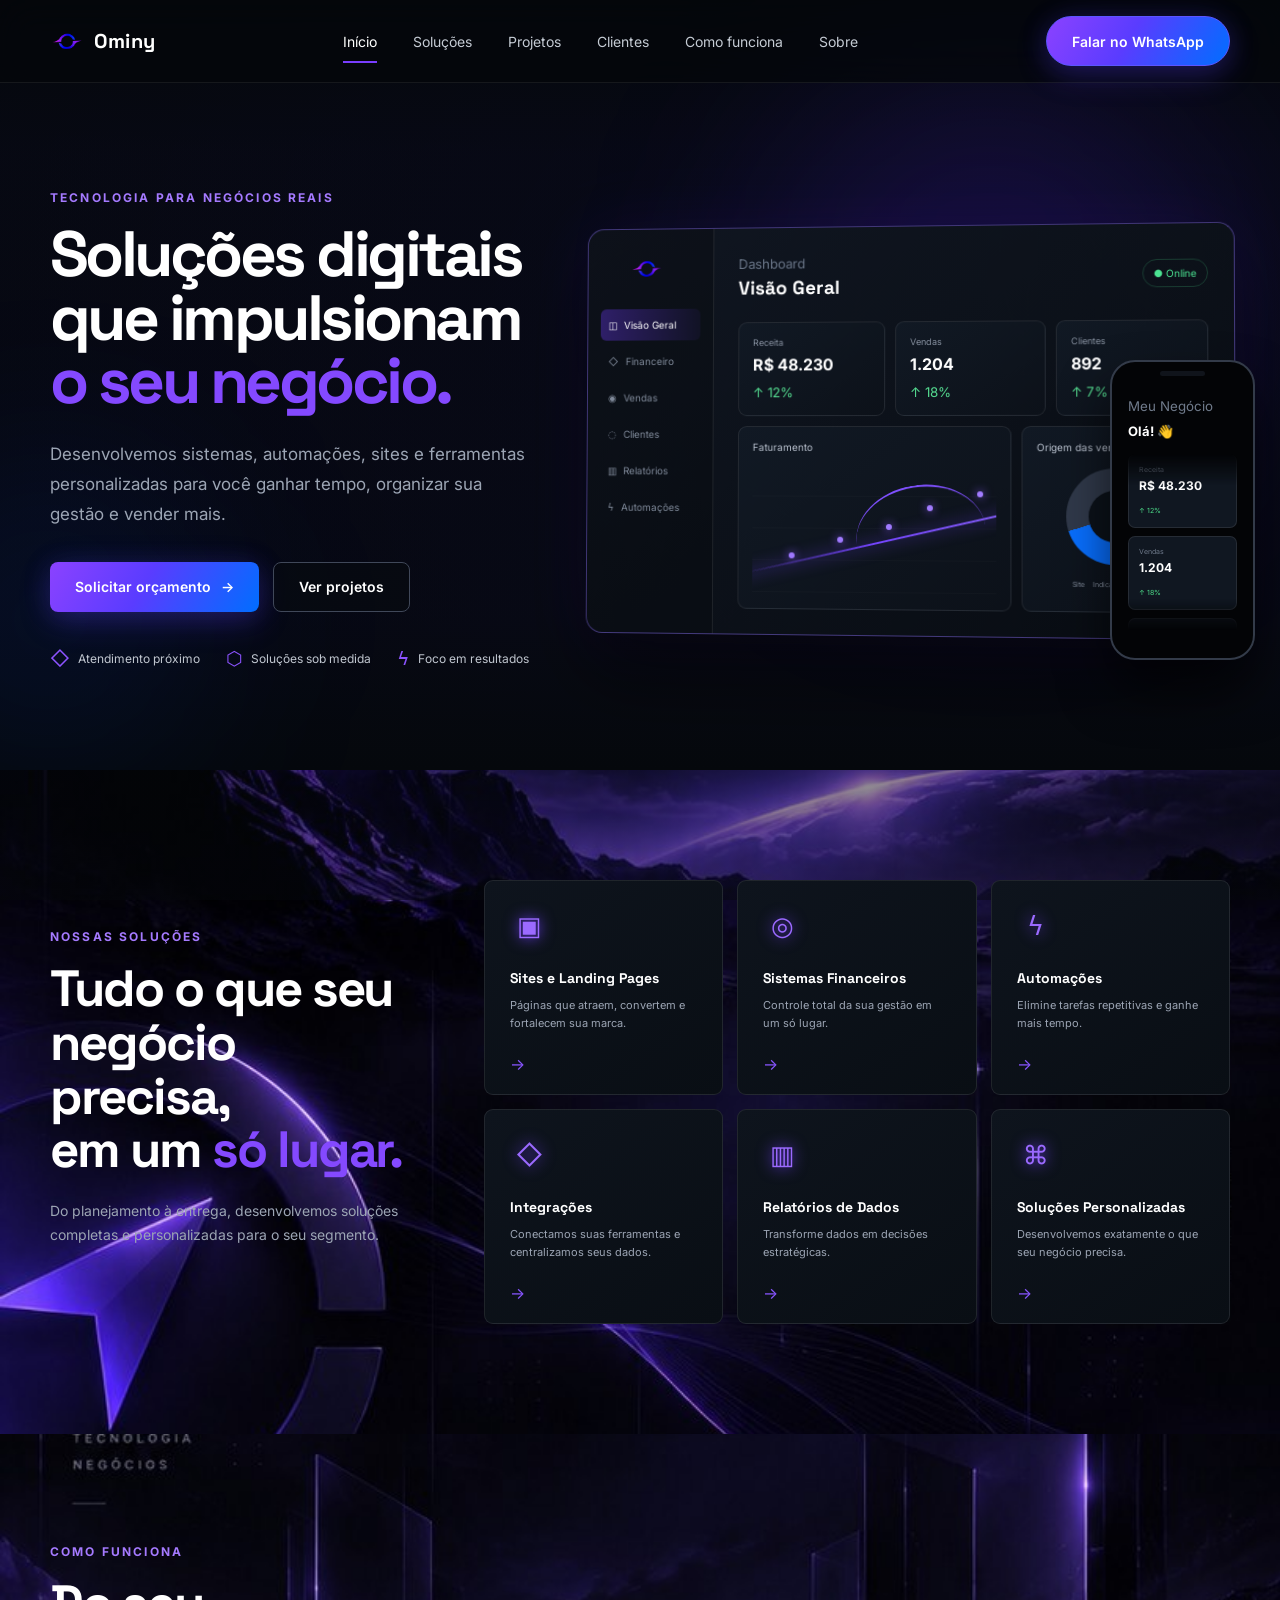
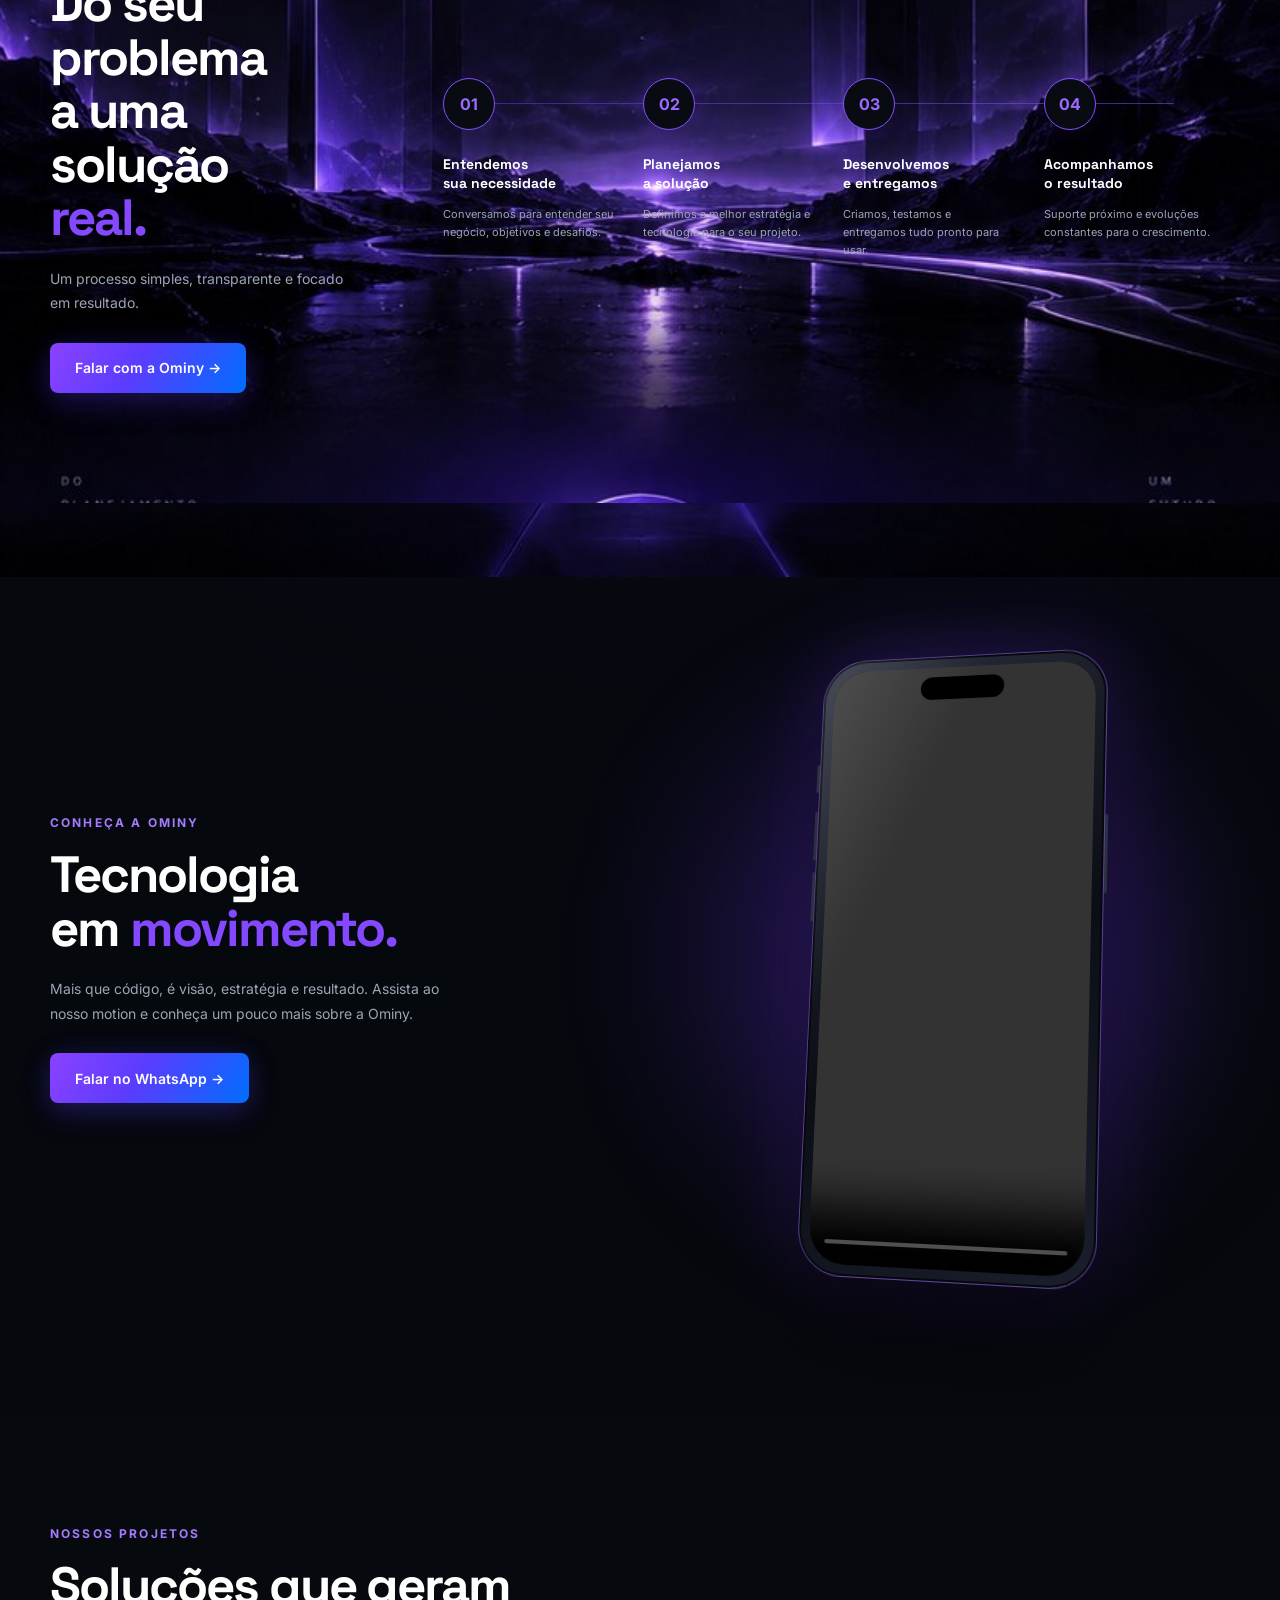
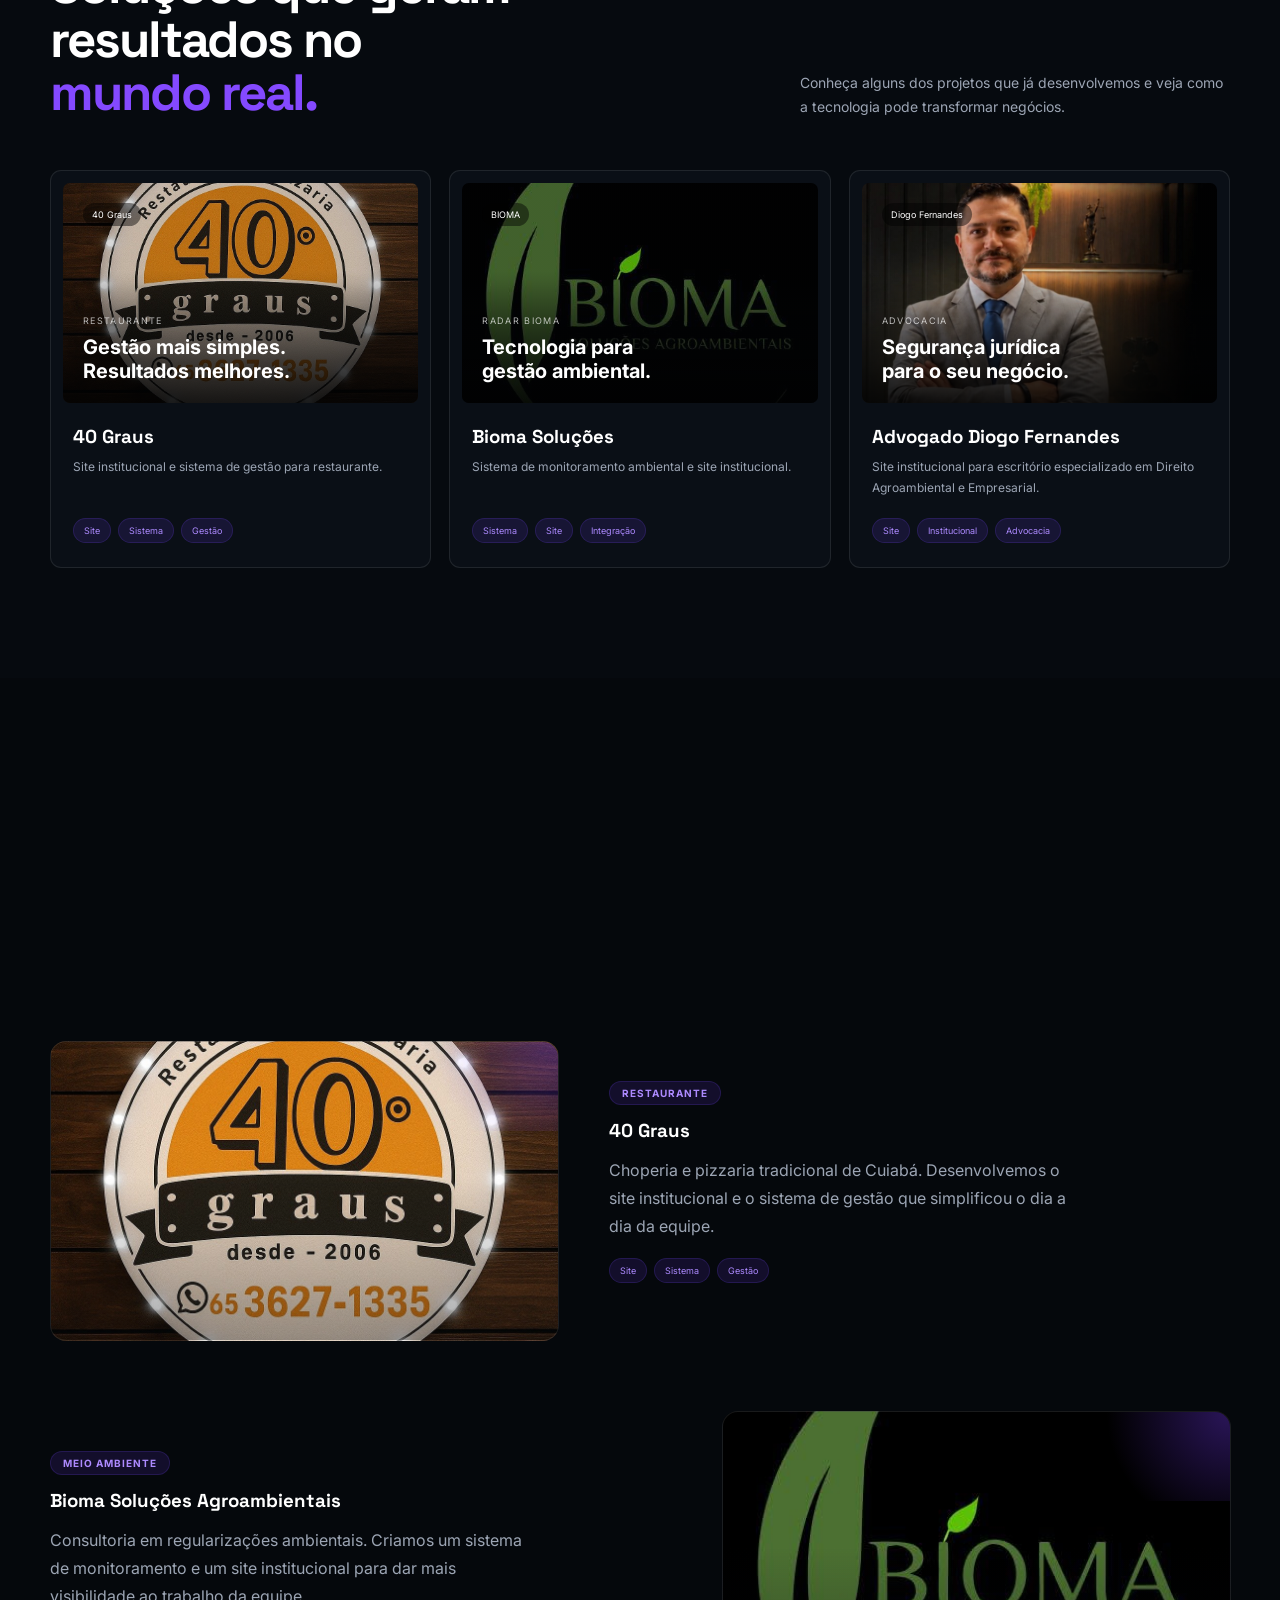
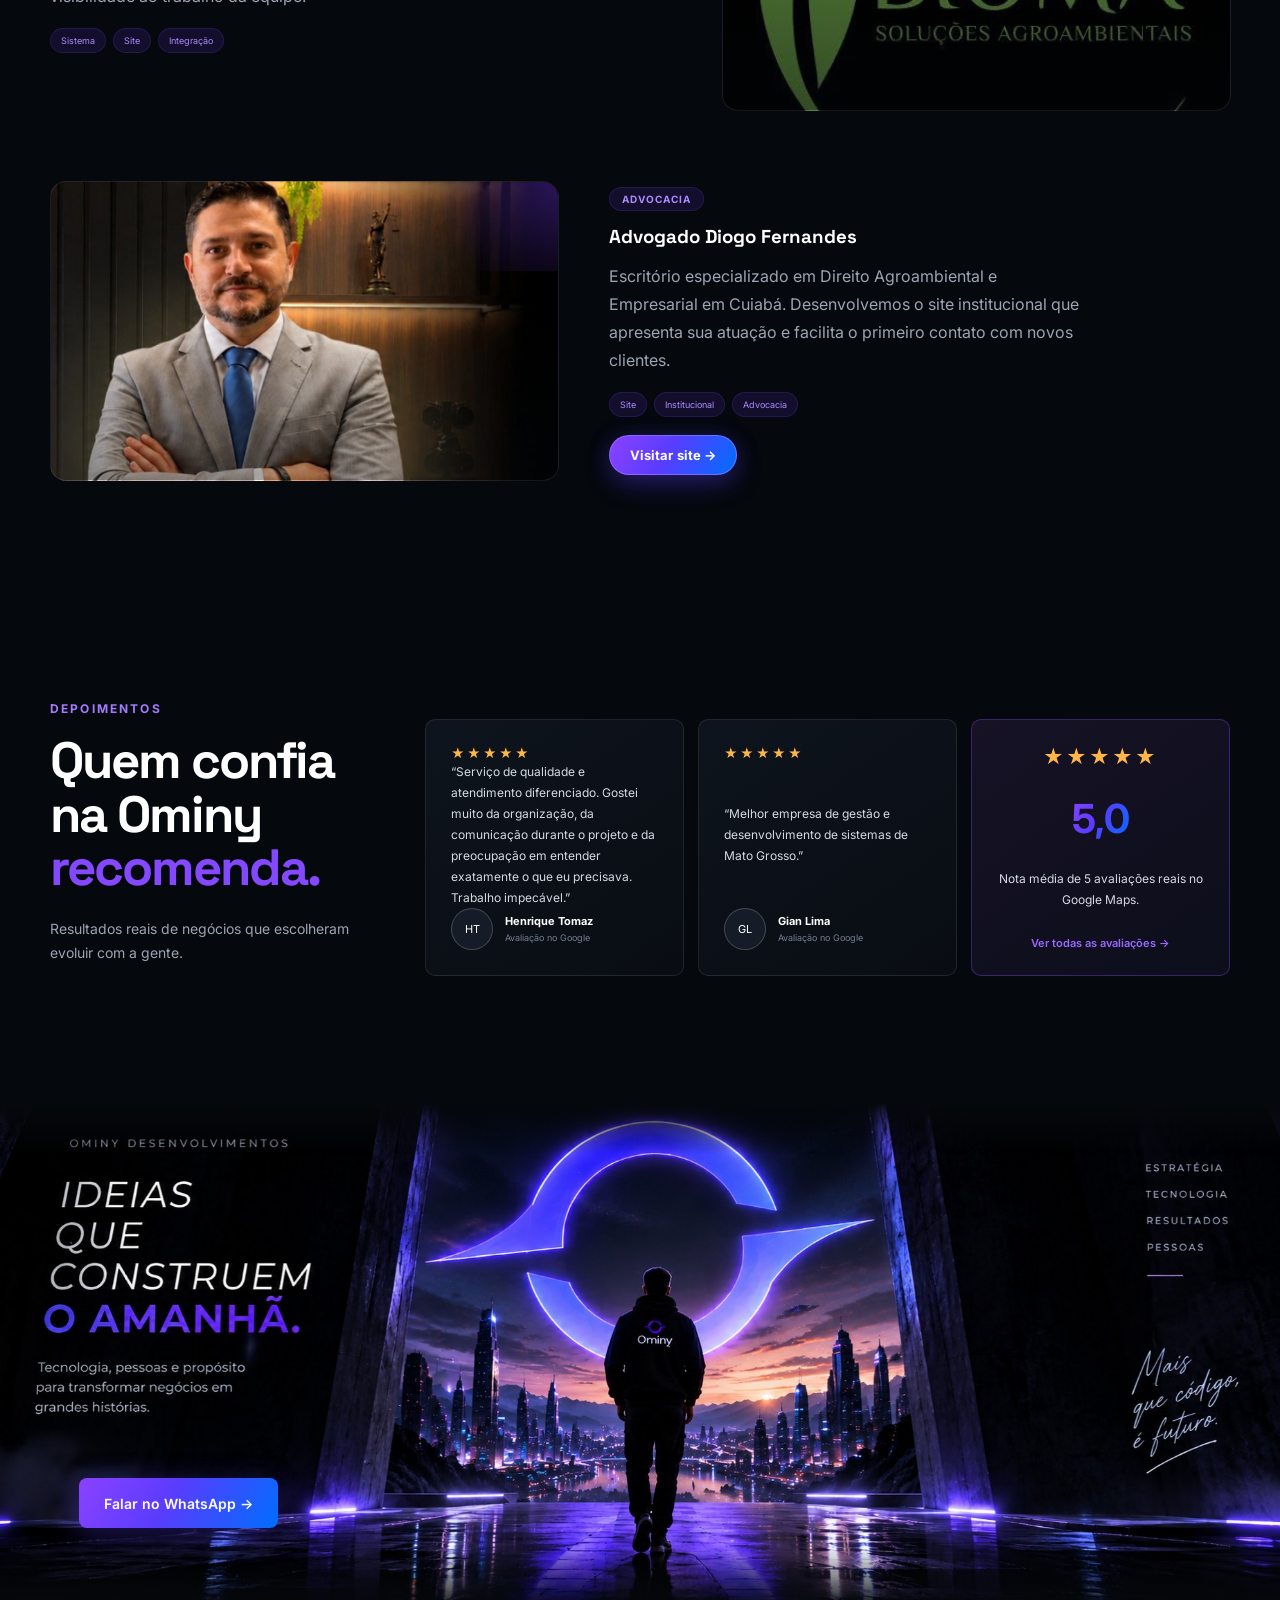
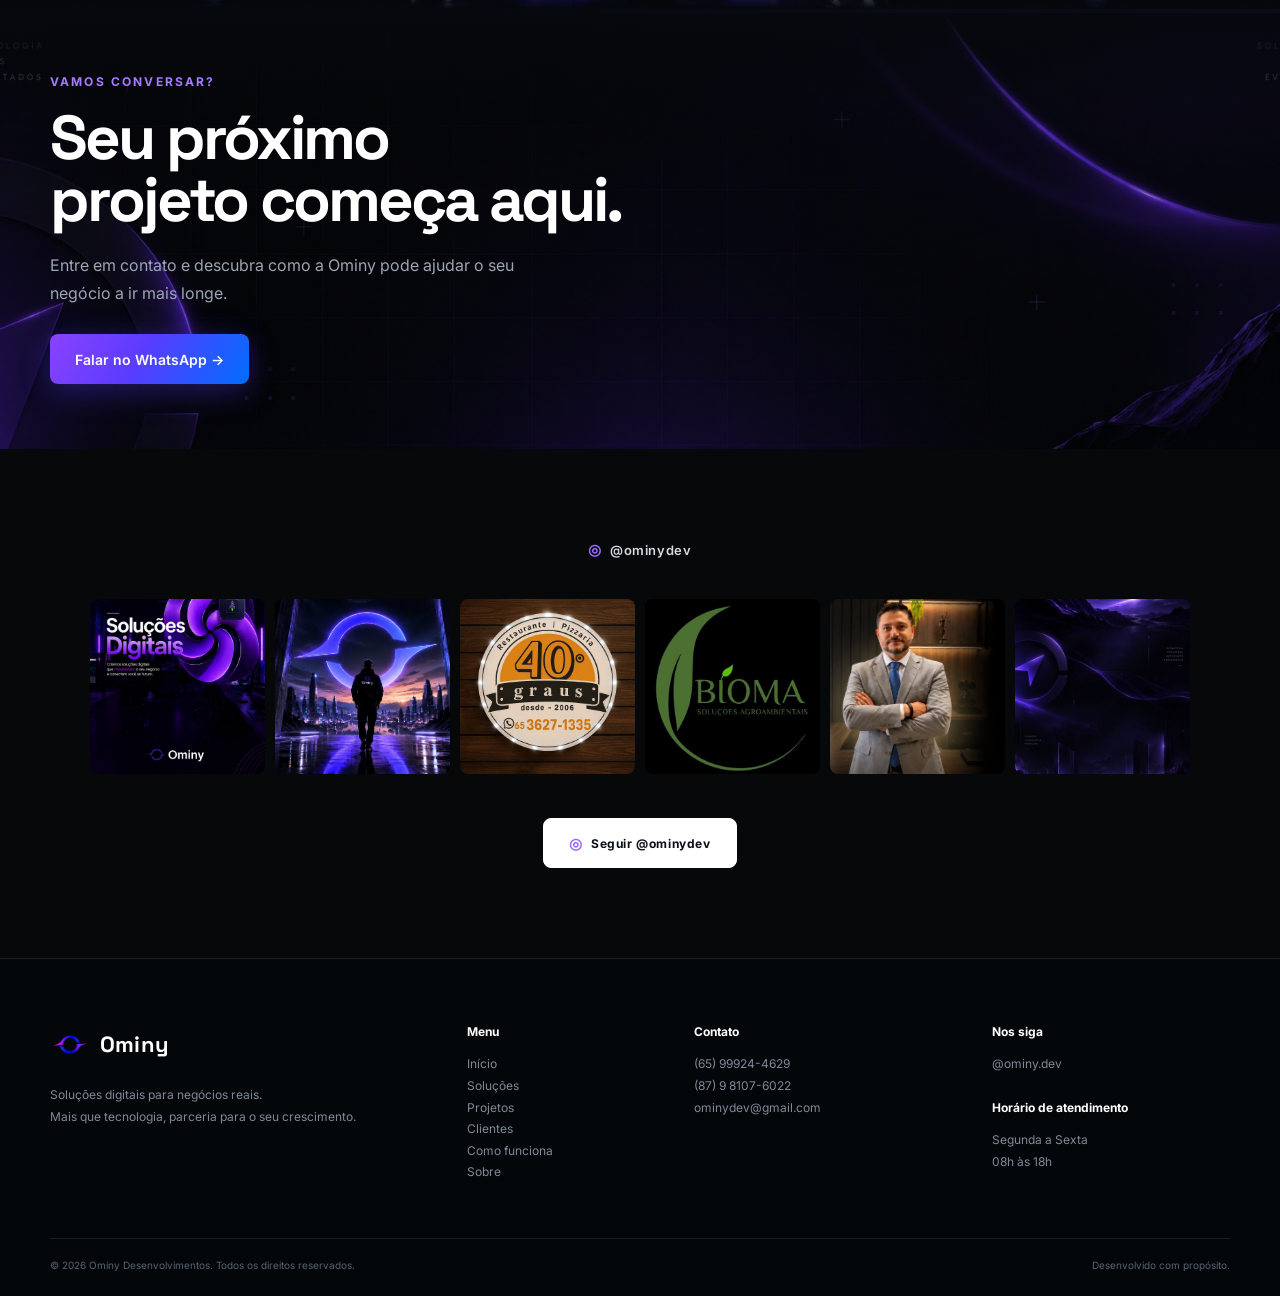
==== commit af5be281: "Atualização site Ominy" ====
--- a/index.html
+++ b/index.html
@@ -23,7 +23,7 @@
         rel="stylesheet"
     >
 
-    <link rel="stylesheet" href="style.css?v=6">
+    <link rel="stylesheet" href="style.css?v=7">
 </head>
 
 <body>
@@ -76,7 +76,6 @@
                 target="_blank"
                 class="btn btn-whatsapp header-cta"
             >
-                <span class="whatsapp-icon">◉</span>
                 Falar no WhatsApp
             </a>
 
@@ -86,7 +85,10 @@
                 class="header-cta-mobile"
                 aria-label="Falar no WhatsApp"
             >
-                <span class="whatsapp-icon">◉</span>
+                <svg viewBox="0 0 24 24" width="19" height="19" fill="currentColor" aria-hidden="true">
+                    <path d="M17.472 14.382c-.297-.149-1.758-.867-2.03-.967-.273-.099-.471-.148-.67.15-.197.297-.767.966-.94 1.164-.173.199-.347.223-.644.075-.297-.15-1.255-.463-2.39-1.475-.883-.788-1.48-1.761-1.653-2.059-.173-.297-.018-.458.13-.606.134-.133.298-.347.446-.52.149-.174.198-.298.298-.497.099-.198.05-.371-.025-.52-.075-.149-.669-1.612-.916-2.207-.242-.579-.487-.5-.669-.51-.173-.008-.371-.01-.57-.01-.198 0-.52.074-.792.372-.272.297-1.04 1.016-1.04 2.479 0 1.462 1.065 2.875 1.213 3.074.149.198 2.096 3.2 5.077 4.487.709.306 1.262.489 1.694.625.712.227 1.36.195 1.871.118.571-.085 1.758-.719 2.006-1.413.248-.694.248-1.289.173-1.413-.074-.124-.272-.198-.57-.347z"/>
+                    <path d="M12.004 2C6.478 2 2 6.478 2 12.004c0 1.995.586 3.848 1.594 5.408L2 22l4.71-1.55A9.958 9.958 0 0 0 12.004 22C17.53 22 22 17.53 22 12.004 22 6.478 17.53 2 12.004 2Zm0 18.18a8.14 8.14 0 0 1-4.152-1.133l-.298-.177-2.795.92.933-2.723-.194-.28A8.152 8.152 0 0 1 3.82 12.004c0-4.517 3.667-8.184 8.184-8.184 4.517 0 8.184 3.667 8.184 8.184 0 4.517-3.667 8.176-8.184 8.176Z"/>
+                </svg>
             </a>
 
         </div>
--- a/style.css
+++ b/style.css
@@ -1405,9 +1405,34 @@
 }
 
 .client-feature-link {
+    display: inline-flex;
+    align-items: center;
+    gap: 8px;
+
+    padding: 11px 20px;
+    border-radius: 30px;
+
     font-size: 13px;
-    font-weight: 600;
-    color: var(--purple-light);
+    font-weight: 700;
+    letter-spacing: .01em;
+
+    color: #fff;
+    background: var(--gradient);
+    border: 1px solid rgba(174,138,255,.5);
+
+    box-shadow:
+        0 10px 26px rgba(90,60,255,.3),
+        0 0 24px rgba(71,74,255,.15);
+
+    transition: transform .3s ease, box-shadow .3s ease;
+}
+
+.client-feature-link:hover {
+    transform: translateY(-3px);
+
+    box-shadow:
+        0 15px 36px rgba(90,60,255,.45),
+        0 0 30px rgba(71,74,255,.22);
 }
 
 
@@ -2661,6 +2686,10 @@
     box-shadow: 0 8px 22px rgba(90,60,255,.35);
 }
 
+.header-cta-mobile svg {
+    display: block;
+}
+
 
 /* ========================================
    NAVEGAÇÃO LÍQUIDA (MOBILE)
@@ -2867,5 +2896,4 @@
         animation: none;
     }
 
-}
-
+}
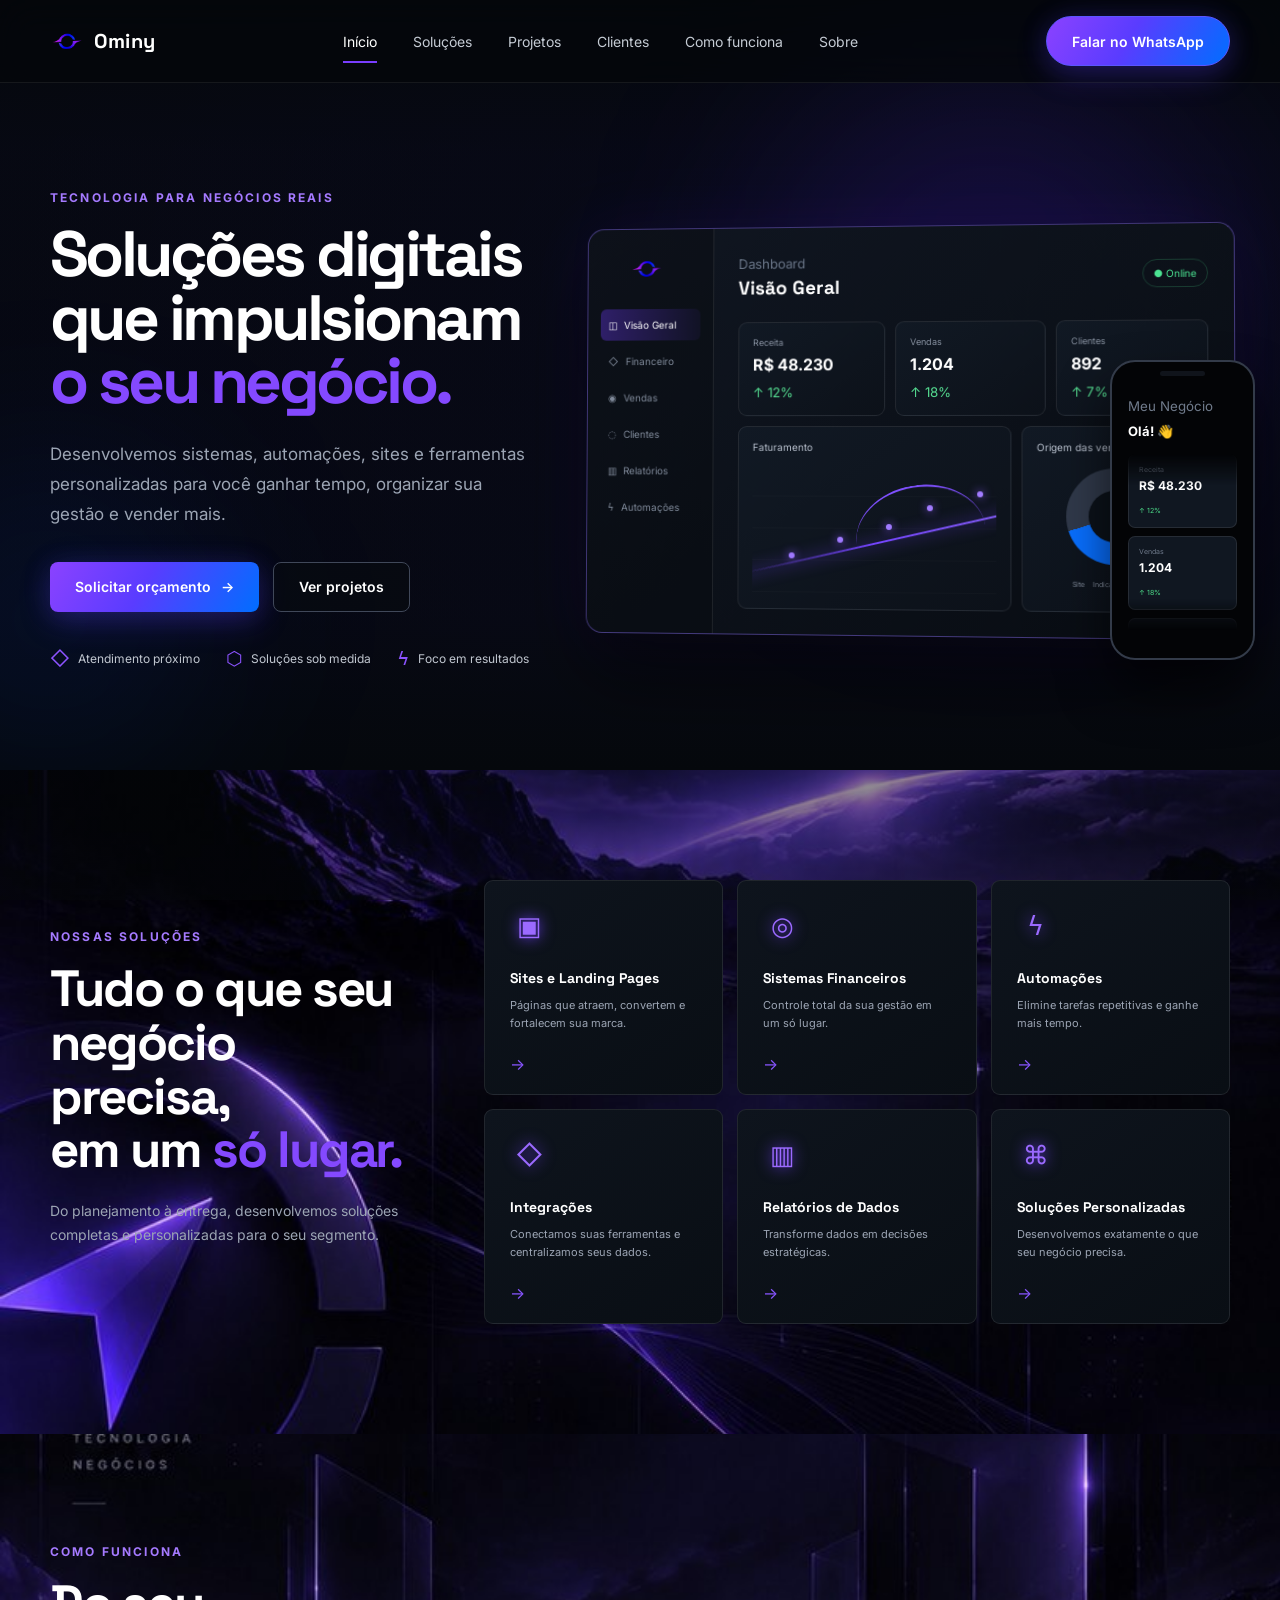
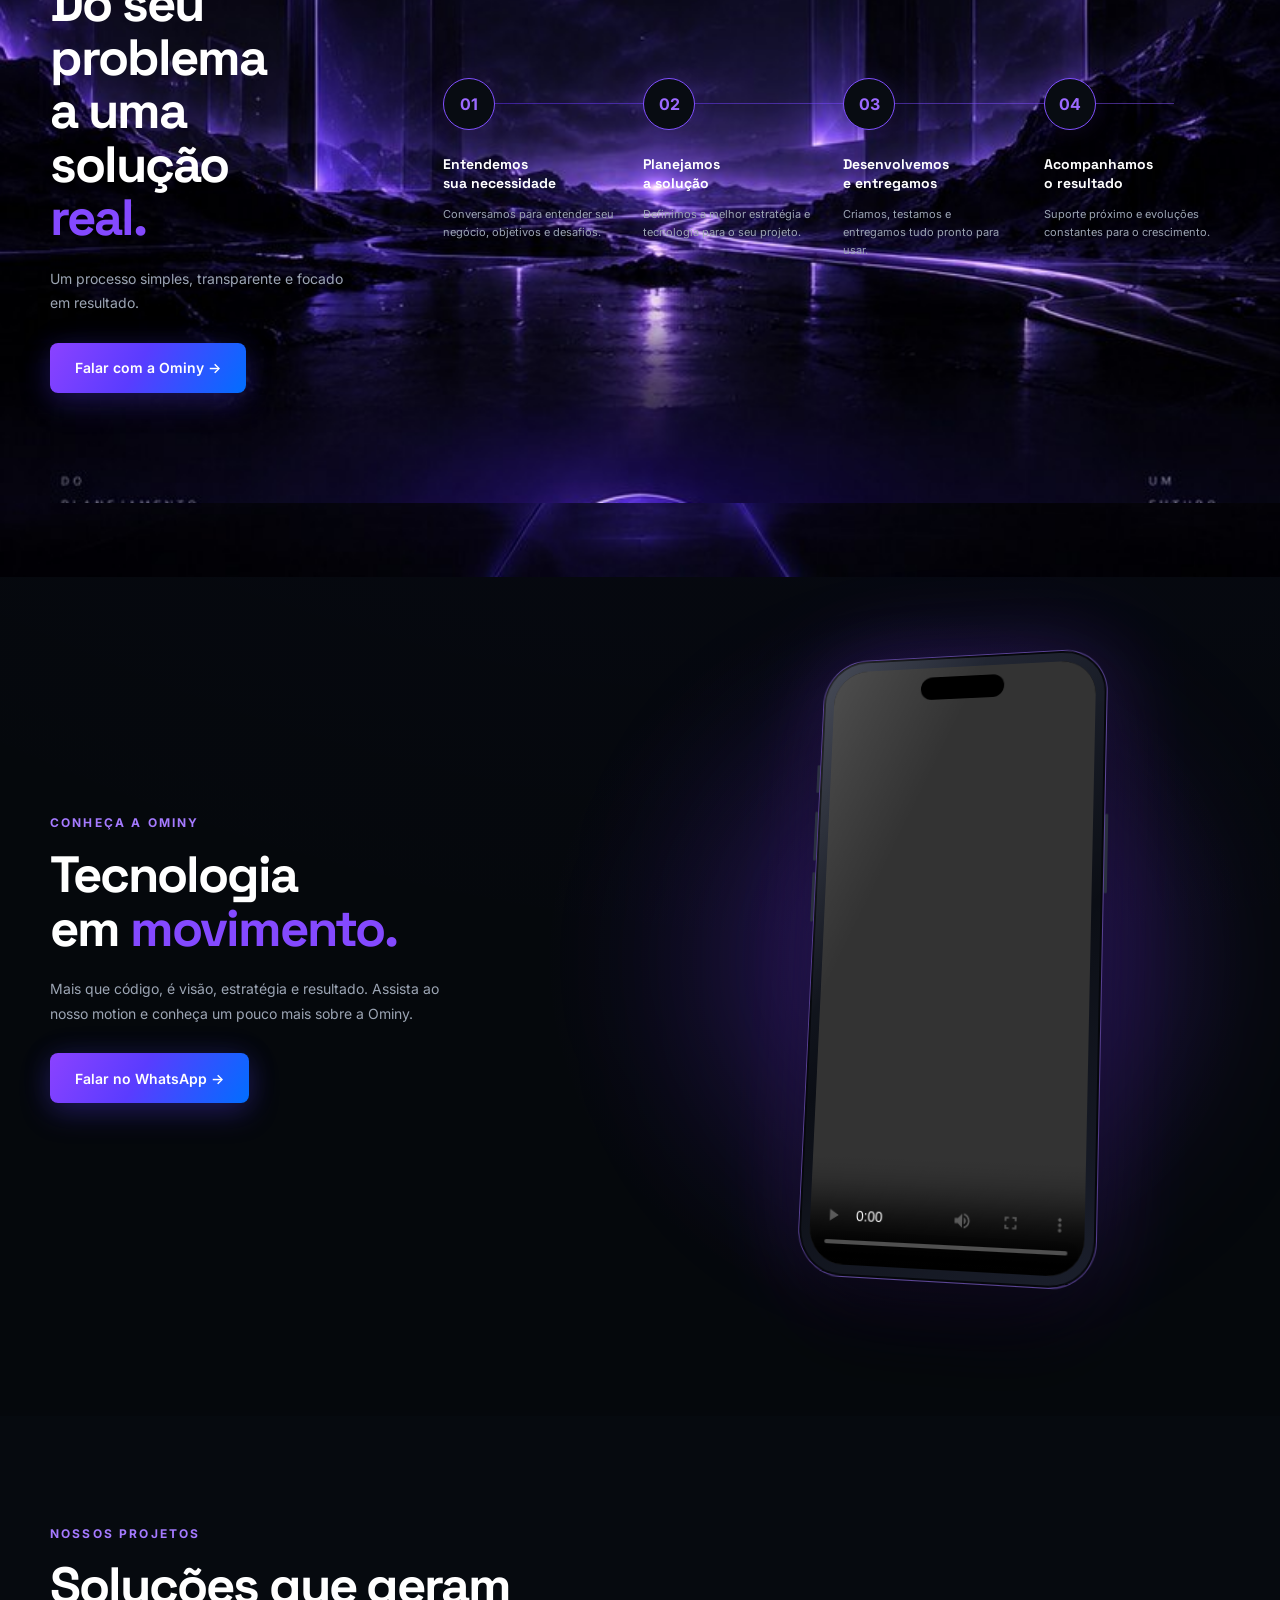
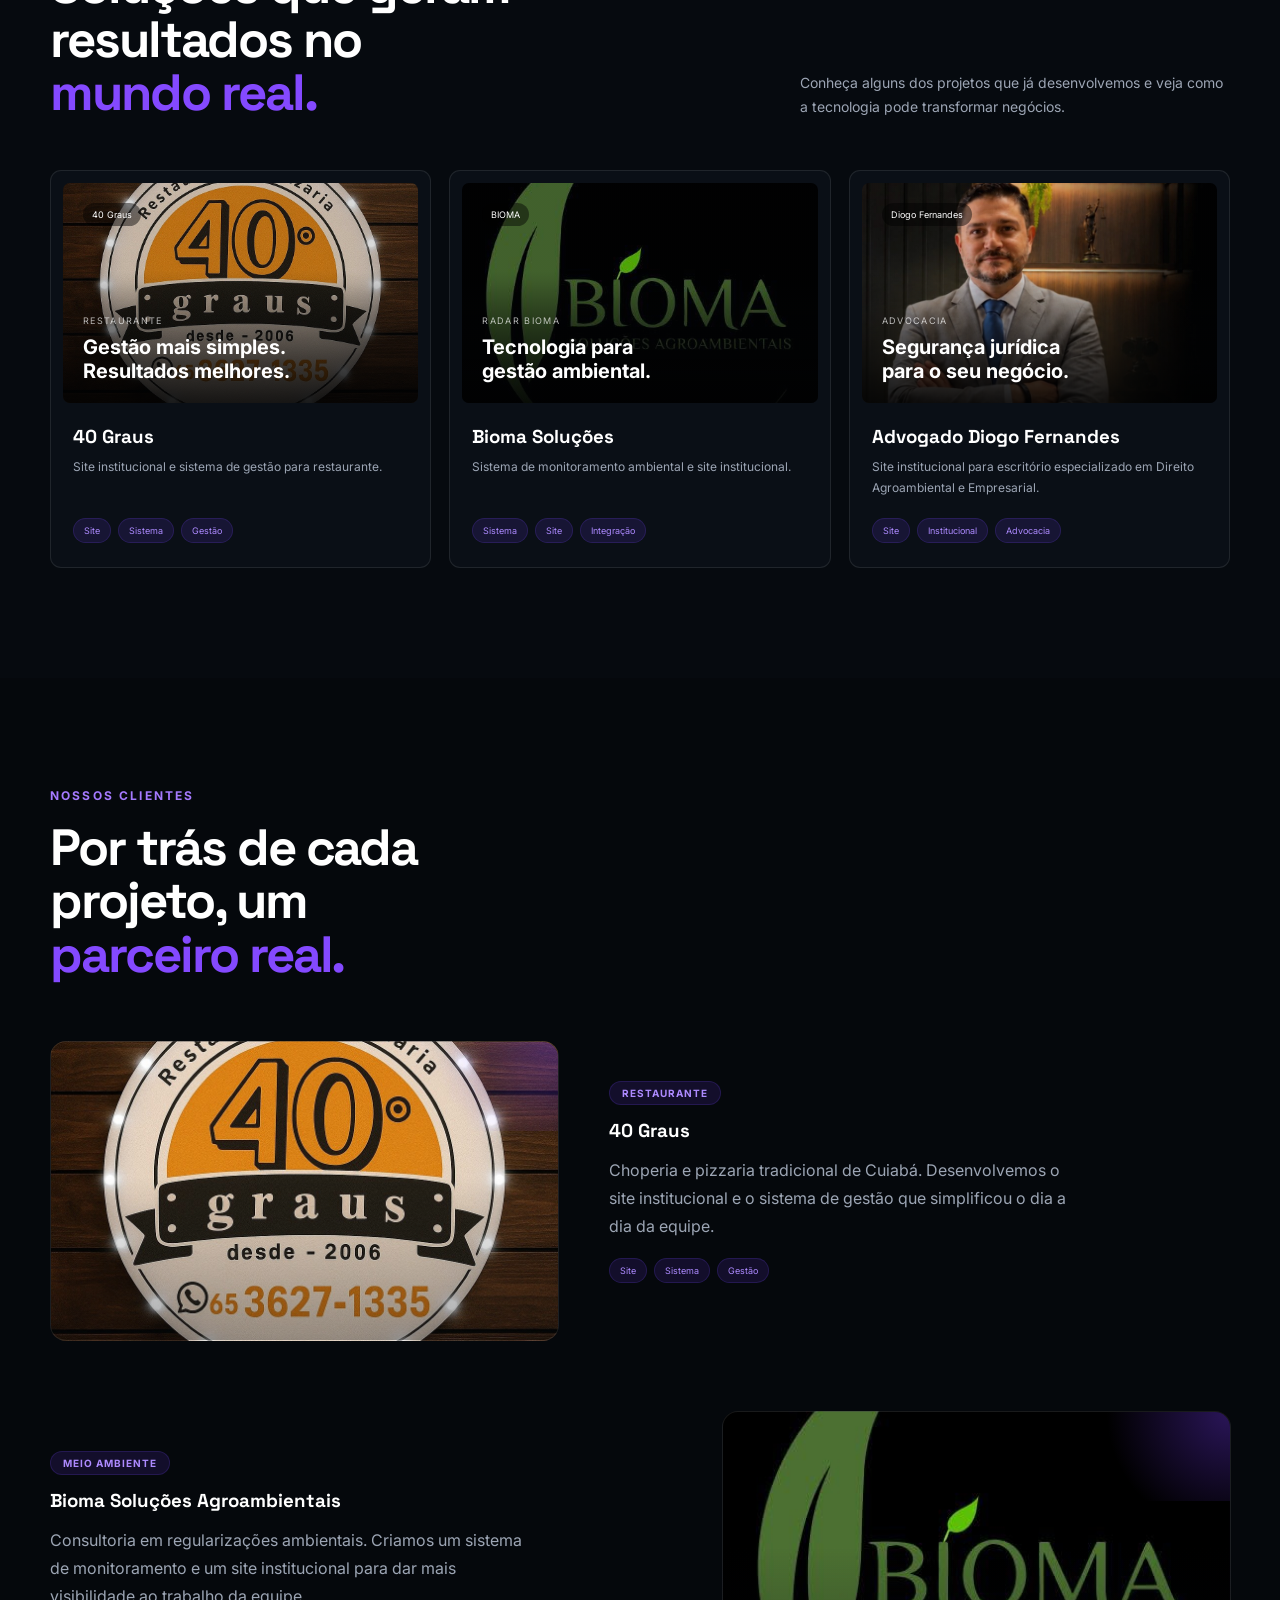
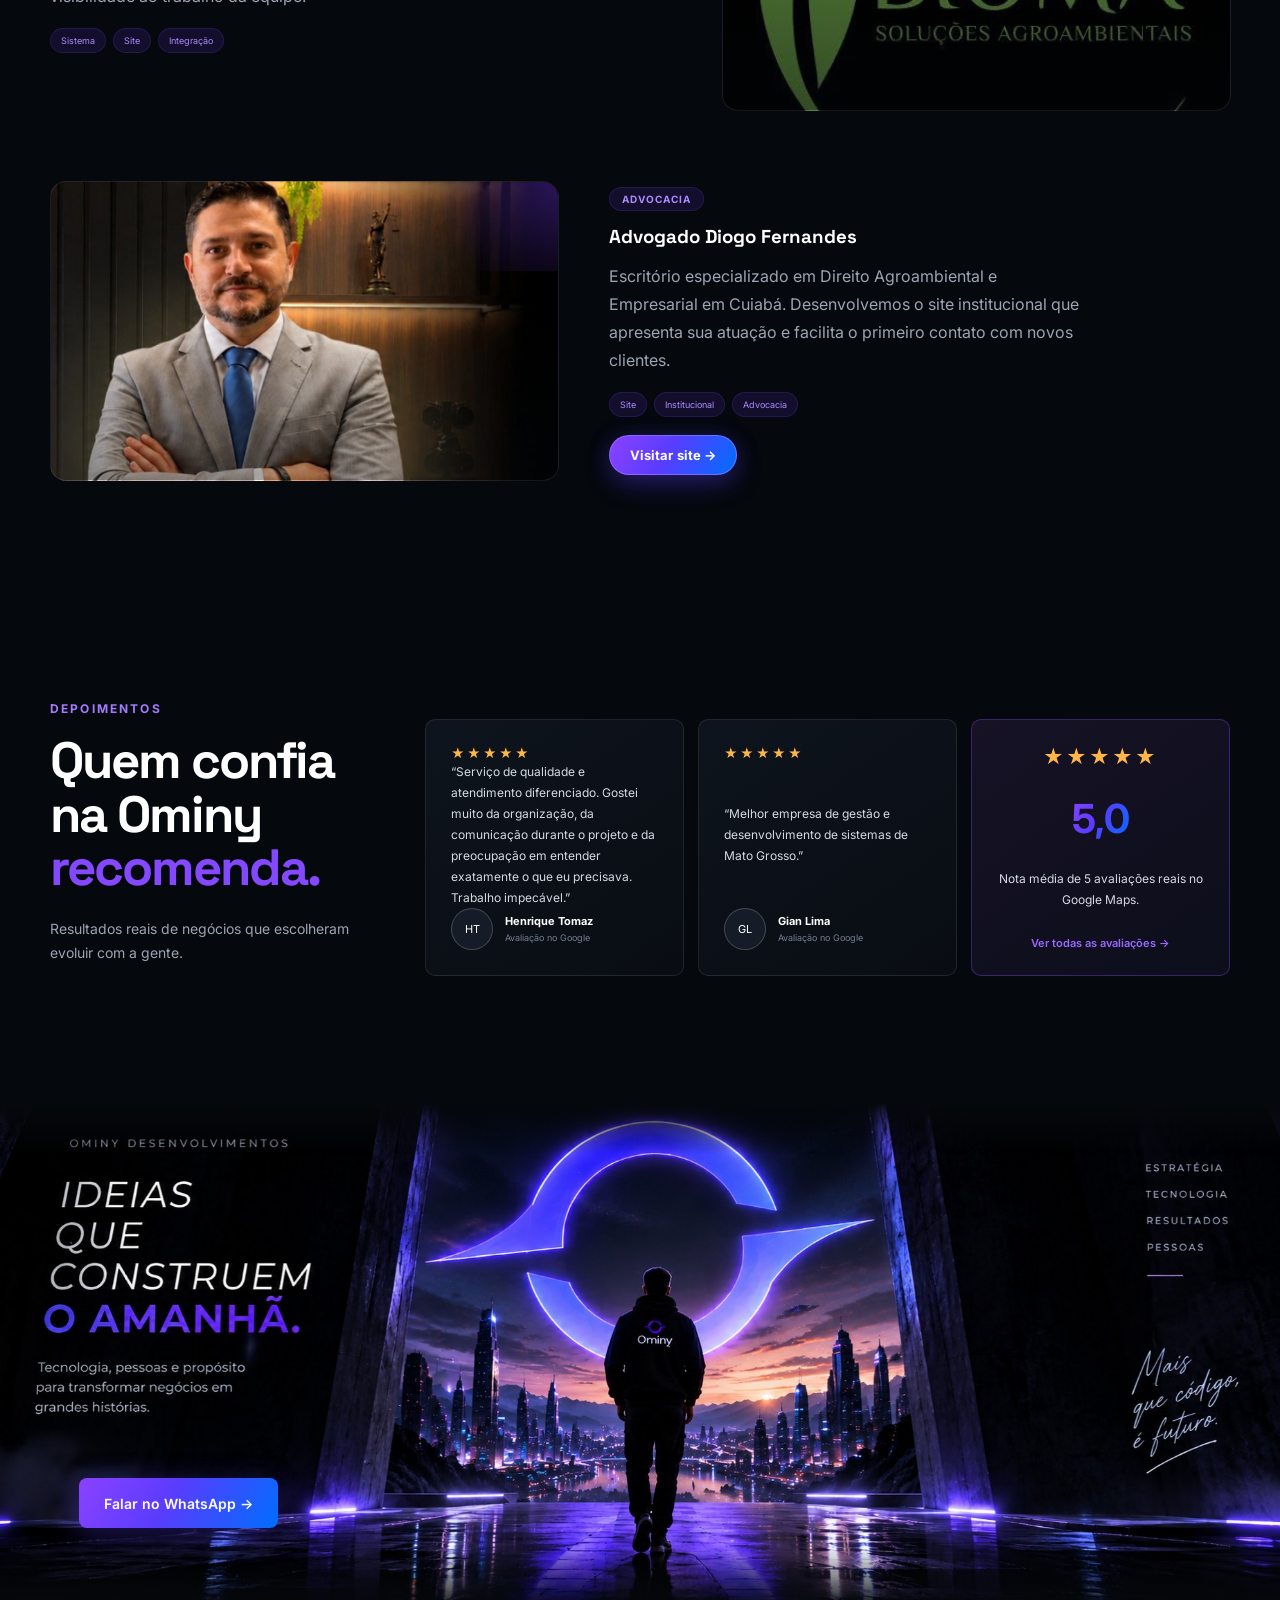
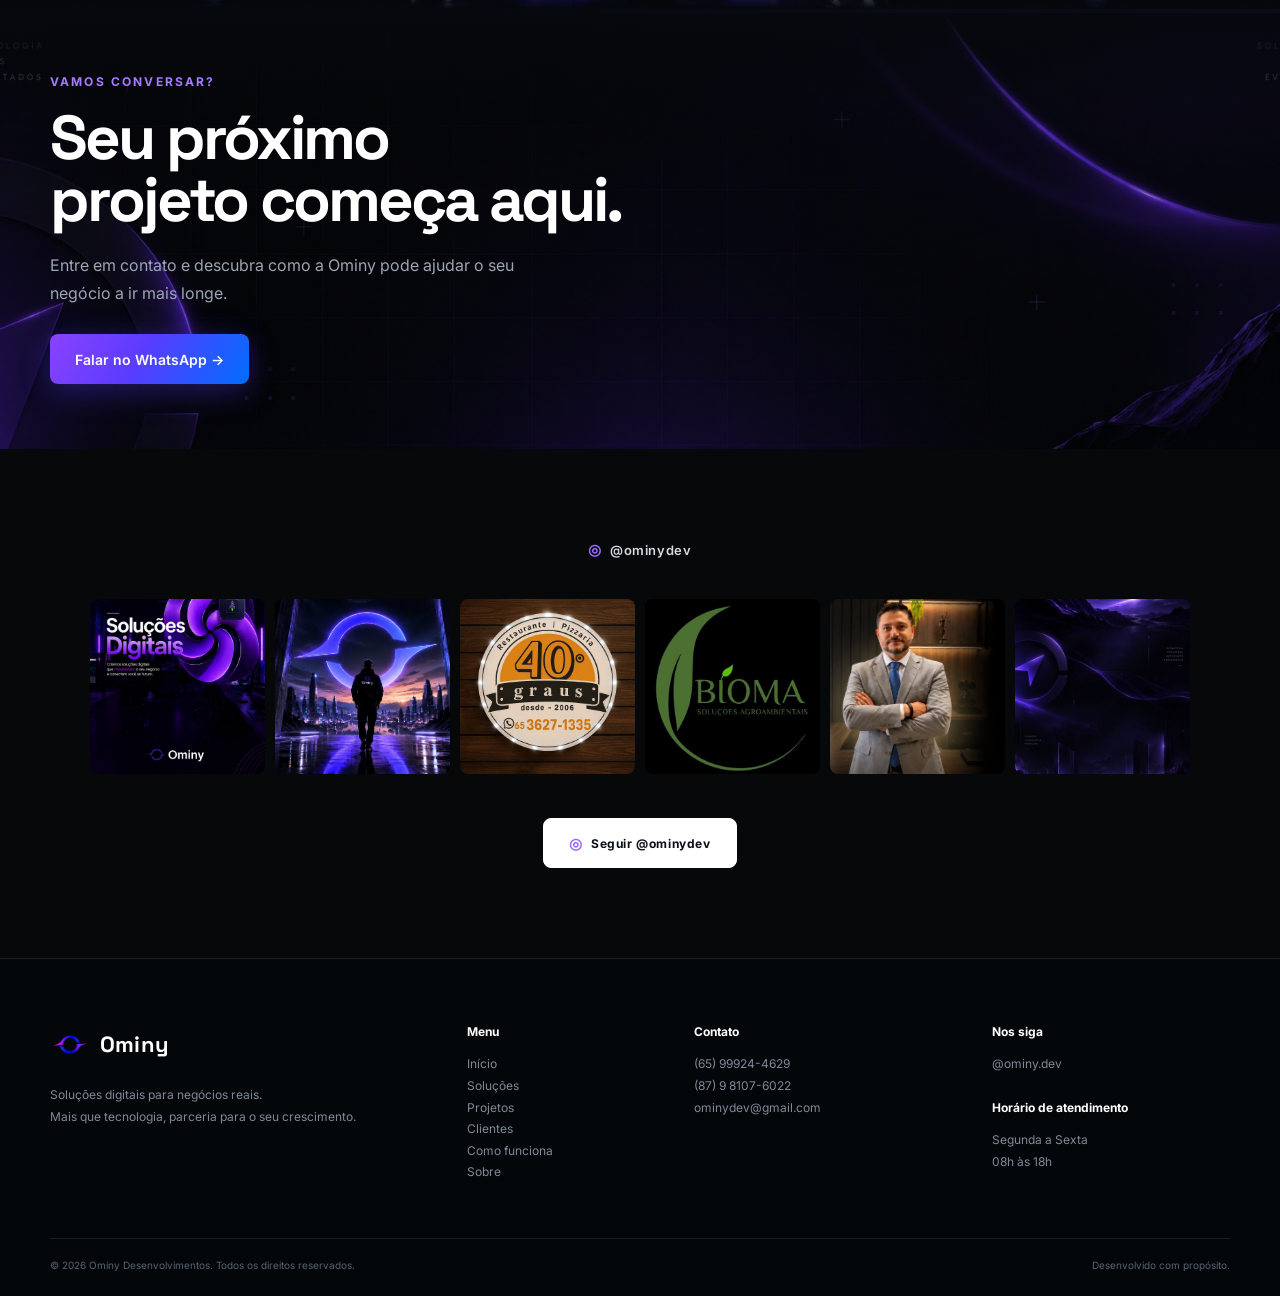
==== commit 39212d62: "Corrigir nome do video Motion" ====
--- a/index.html
+++ b/index.html
@@ -667,20 +667,14 @@
 
                             <div class="phone-island"></div>
 
-                            <video
-                                id="ominyVideo"
-                                controls
-                                playsinline
-                                preload="metadata"
-                                poster=""
-                            >
-                                <source
-                                    src="assets/motion-ominy.mp4"
-                                    type="video/mp4"
-                                >
-
-                                Seu navegador não suporta vídeo HTML5.
-                            </video>
+                           <video
+    controls
+    playsinline
+    preload="metadata"
+>
+    <source src="./assets/motion-ominy.mp4" type="video/mp4">
+    Seu navegador não suporta vídeos.
+</video>
 
                         </div>
 
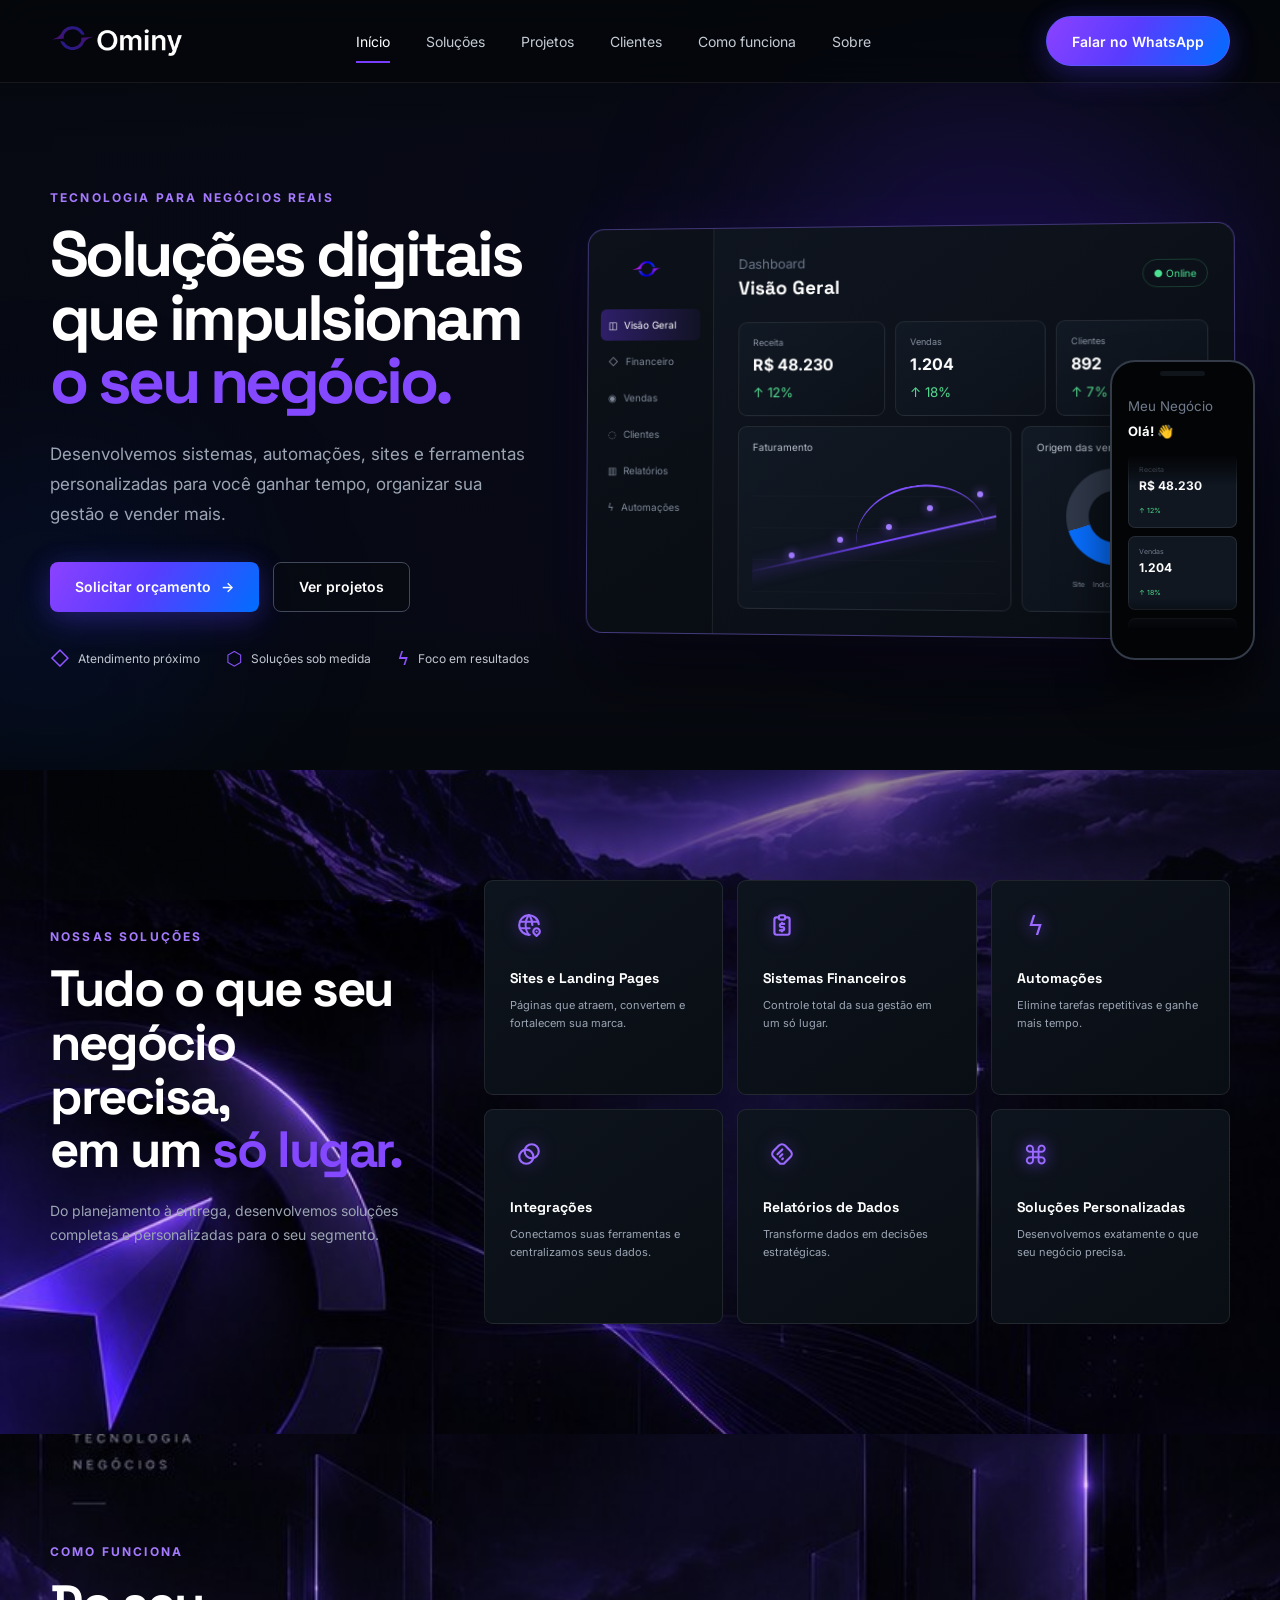
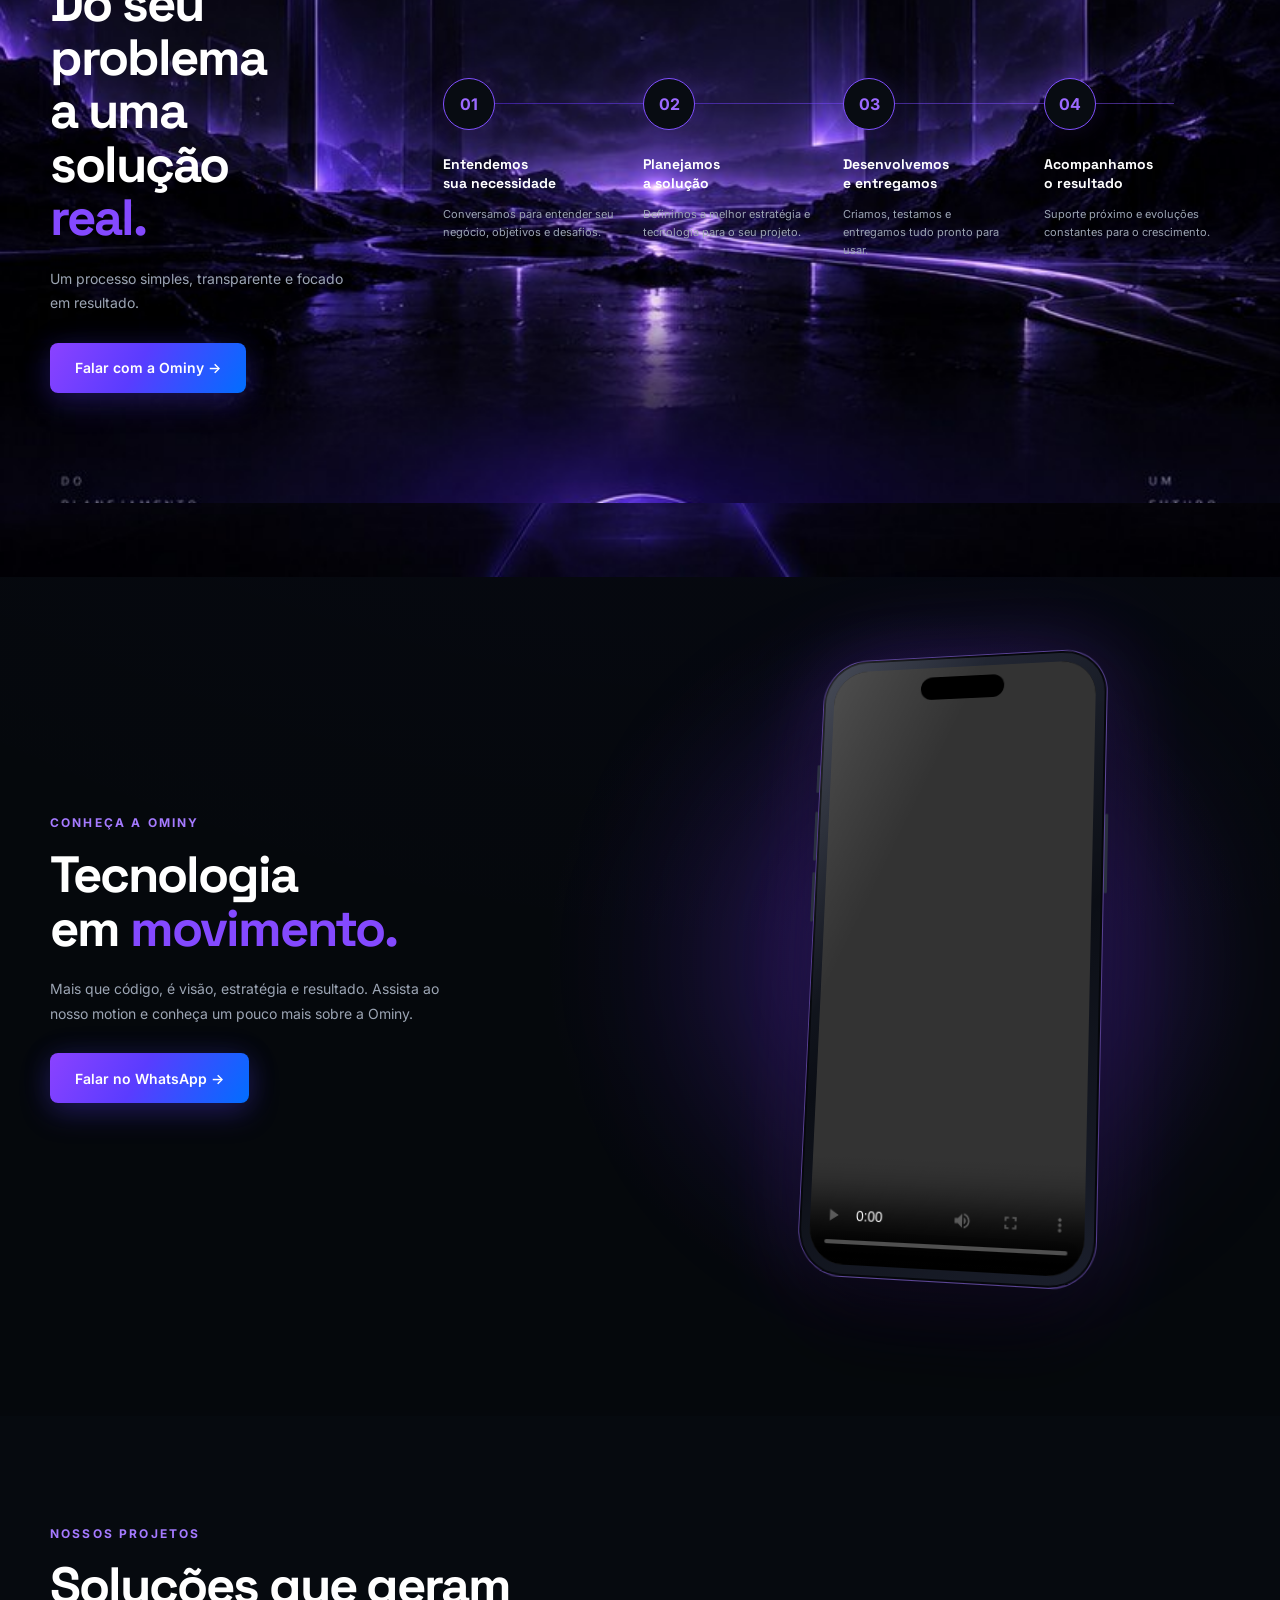
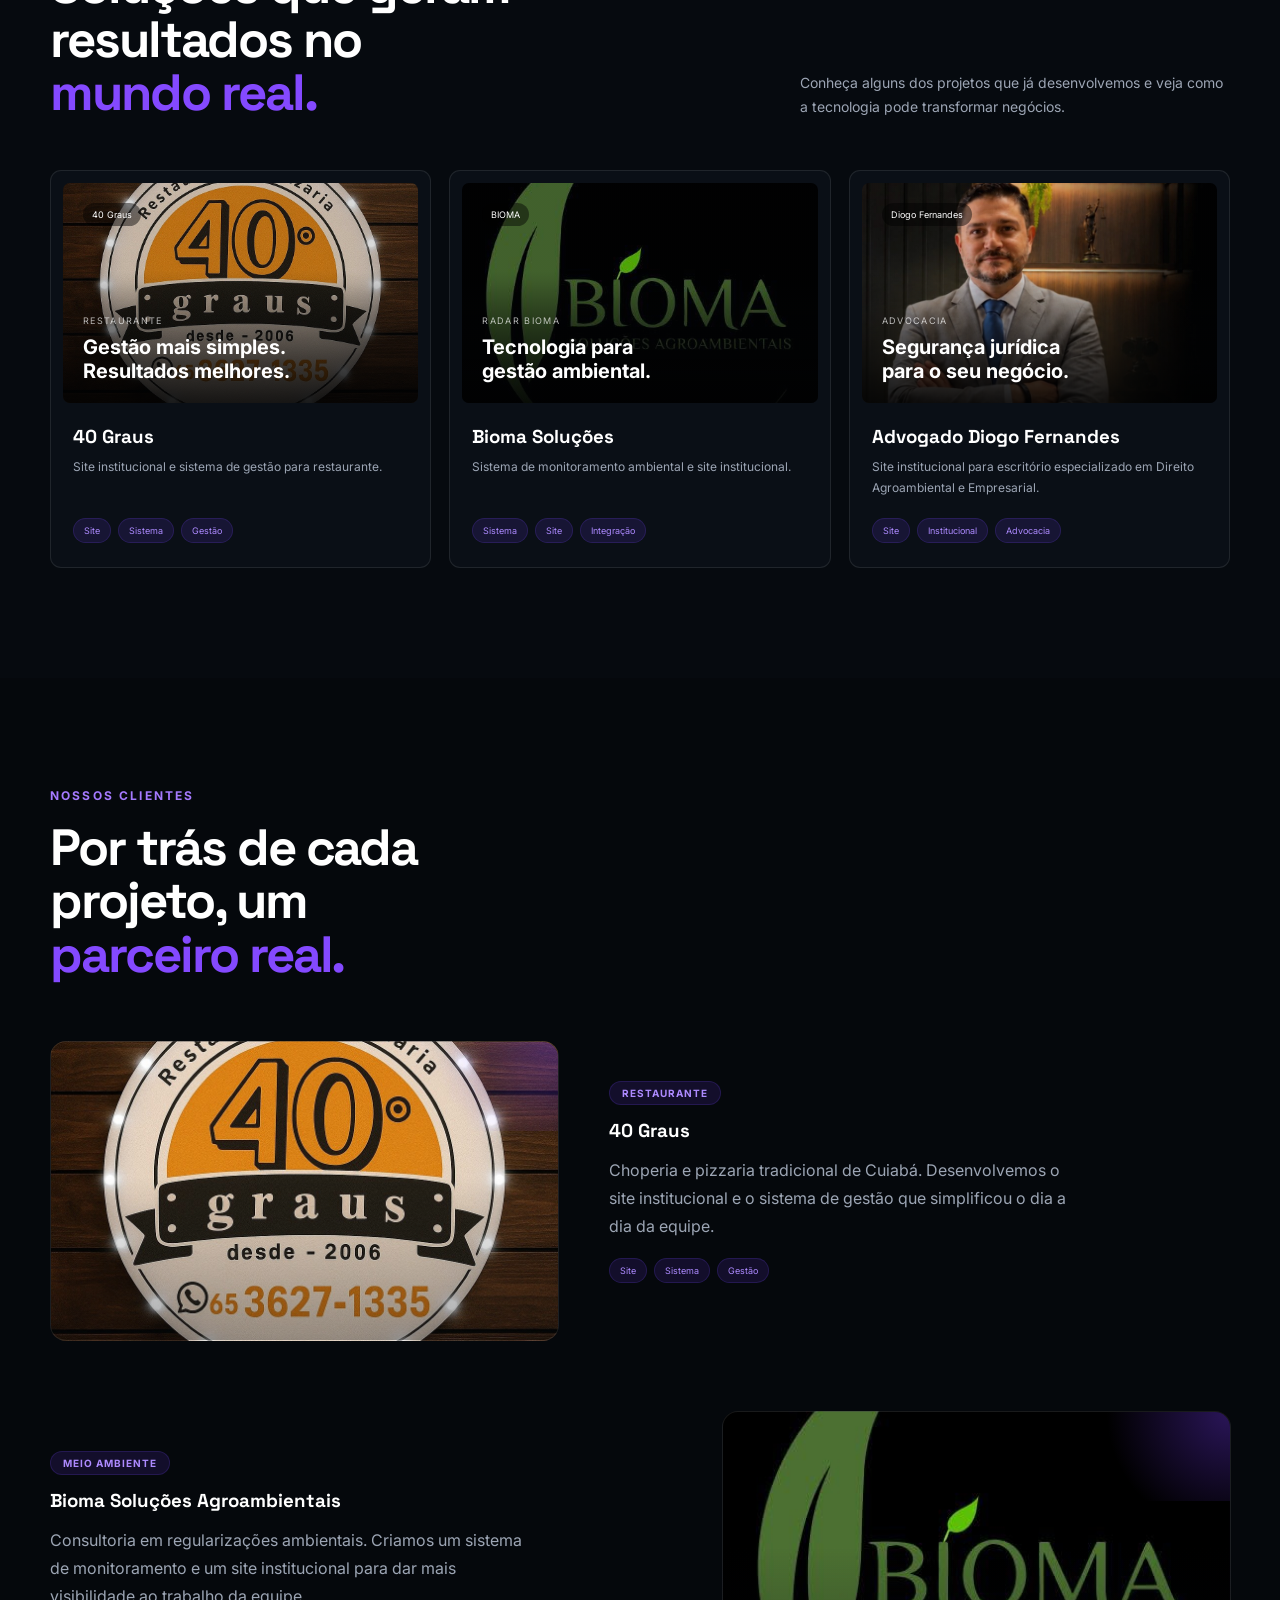
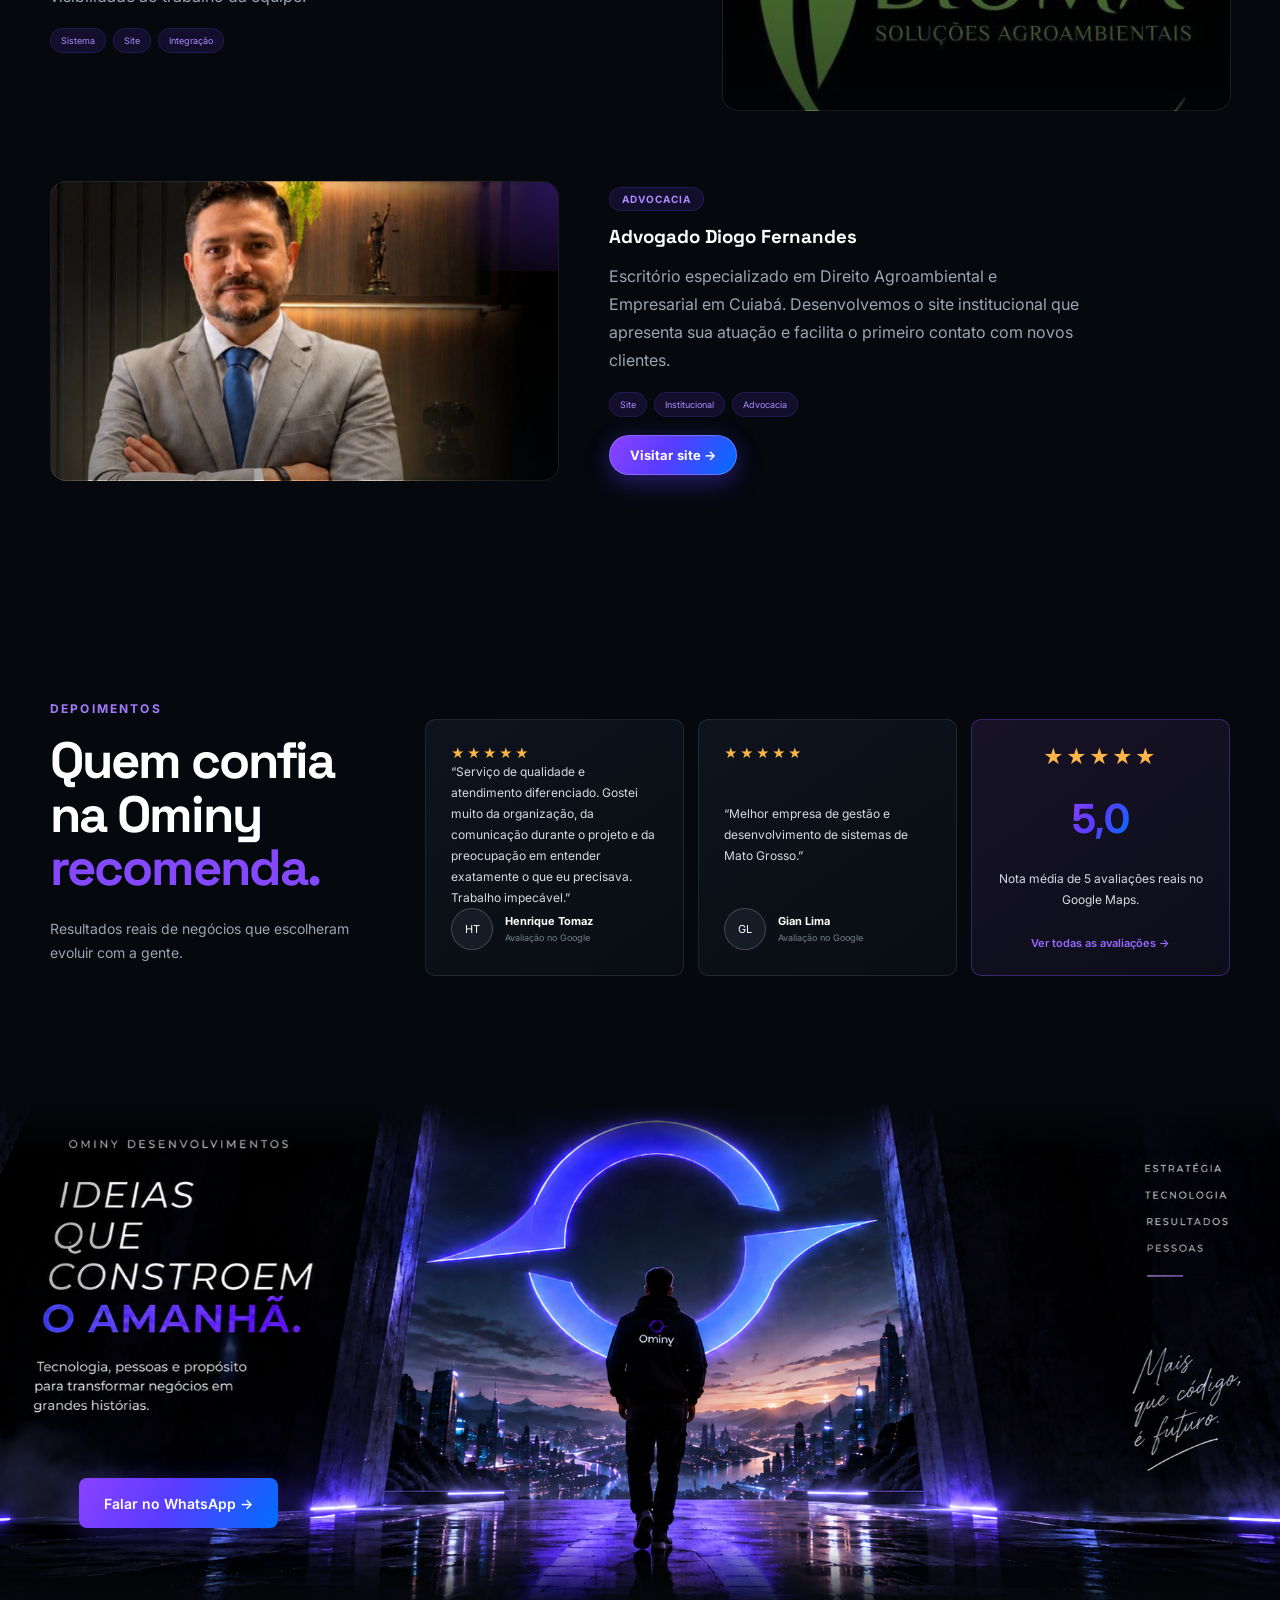
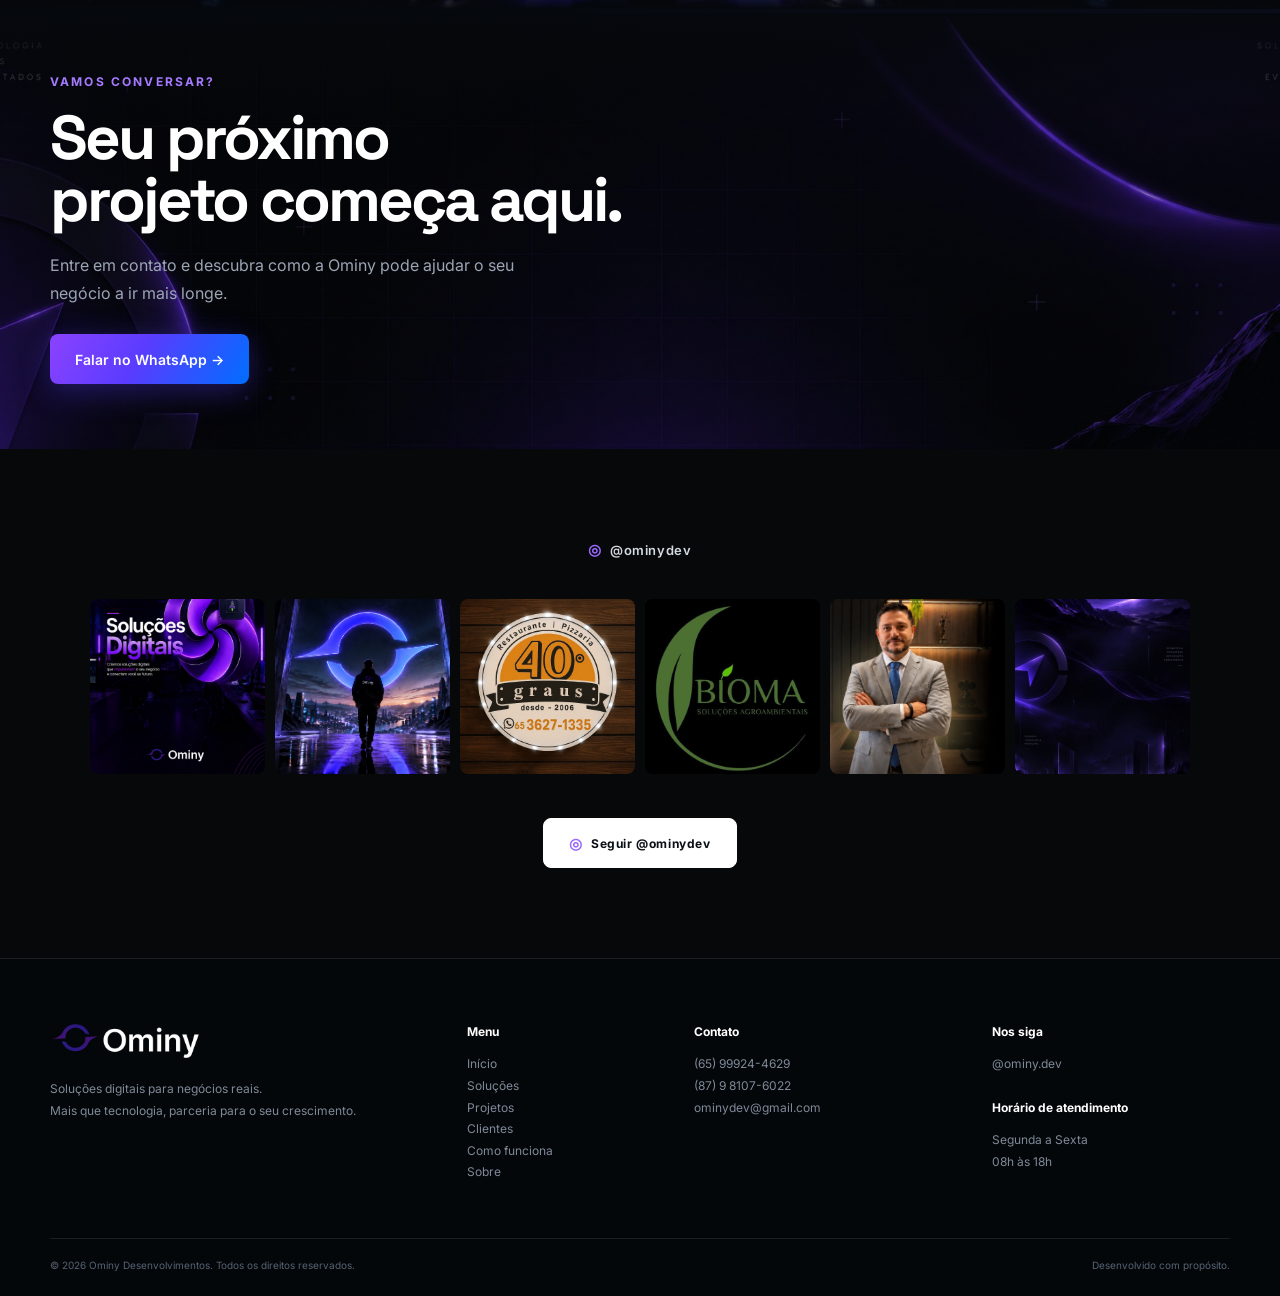
==== commit a673adf5: "Atualização dos ícones do site" ====
--- a/index.html
+++ b/index.html
@@ -23,7 +23,7 @@
         rel="stylesheet"
     >
 
-    <link rel="stylesheet" href="style.css?v=7">
+    <link rel="stylesheet" href="style.css?v=10">
 </head>
 
 <body>
@@ -39,10 +39,9 @@
         <div class="container header-container">
 
             <a href="#inicio" class="brand">
-                <img src="assets/logo-ominy.png"
+                <img src="assets/logo-ominy-full.png"
                      alt="Ominy"
-                     class="header-logo">
-                <span class="brand-name">Ominy</span>
+                     class="header-logo-full">
             </a>
 
             <nav class="desktop-nav">
@@ -400,7 +399,18 @@
 
                     <article class="service-card reveal">
 
-                        <div class="service-icon">▣</div>
+                        <div class="service-icon">
+                            <svg xmlns="http://www.w3.org/2000/svg" width="26" height="26" viewBox="0 0 24 24" fill="none" stroke="currentColor" stroke-width="2" stroke-linecap="round" stroke-linejoin="round" aria-hidden="true">
+                                <path stroke="none" d="M0 0h24v24H0z" fill="none" />
+                                <path d="M20.972 11.291a9 9 0 1 0 -8.322 9.686" />
+                                <path d="M3.6 9h16.8" />
+                                <path d="M3.6 15h8.9" />
+                                <path d="M11.5 3a17 17 0 0 0 0 18" />
+                                <path d="M12.5 3a16.986 16.986 0 0 1 2.578 9.018" />
+                                <path d="M21.121 20.121a3 3 0 1 0 -4.242 0c.418 .419 1.125 1.045 2.121 1.879c1.051 -.89 1.759 -1.516 2.121 -1.879" />
+                                <path d="M19 18v.01" />
+                            </svg>
+                        </div>
 
                         <h3>Sites e Landing Pages</h3>
 
@@ -408,14 +418,20 @@
                             Páginas que atraem, convertem e fortalecem sua marca.
                         </p>
 
-                        <span class="card-arrow">→</span>
-
                     </article>
 
 
                     <article class="service-card reveal">
 
-                        <div class="service-icon">◎</div>
+                        <div class="service-icon">
+                            <svg xmlns="http://www.w3.org/2000/svg" width="26" height="26" viewBox="0 0 24 24" fill="none" stroke="currentColor" stroke-width="2" stroke-linecap="round" stroke-linejoin="round" aria-hidden="true">
+                                <path stroke="none" d="M0 0h24v24H0z" fill="none" />
+                                <path d="M9 5h-2a2 2 0 0 0 -2 2v12a2 2 0 0 0 2 2h10a2 2 0 0 0 2 -2v-12a2 2 0 0 0 -2 -2h-2" />
+                                <path d="M9 5a2 2 0 0 1 2 -2h2a2 2 0 0 1 2 2a2 2 0 0 1 -2 2h-2a2 2 0 0 1 -2 -2" />
+                                <path d="M14 11h-2.5a1.5 1.5 0 0 0 0 3h1a1.5 1.5 0 0 1 0 3h-2.5" />
+                                <path d="M12 17v1m0 -8v1" />
+                            </svg>
+                        </div>
 
                         <h3>Sistemas Financeiros</h3>
 
@@ -423,8 +439,6 @@
                             Controle total da sua gestão em um só lugar.
                         </p>
 
-                        <span class="card-arrow">→</span>
-
                     </article>
 
 
@@ -438,14 +452,18 @@
                             Elimine tarefas repetitivas e ganhe mais tempo.
                         </p>
 
-                        <span class="card-arrow">→</span>
-
                     </article>
 
 
                     <article class="service-card reveal">
 
-                        <div class="service-icon">◇</div>
+                        <div class="service-icon">
+                            <svg xmlns="http://www.w3.org/2000/svg" width="26" height="26" viewBox="0 0 24 24" fill="none" stroke="currentColor" stroke-width="2" stroke-linecap="round" stroke-linejoin="round" aria-hidden="true">
+                                <path stroke="none" d="M0 0h24v24H0z" fill="none" />
+                                <path d="M8 9.5a6.5 6.5 0 1 0 13 0a6.5 6.5 0 1 0 -13 0" />
+                                <path d="M3 14.5a6.5 6.5 0 1 0 13 0a6.5 6.5 0 1 0 -13 0" />
+                            </svg>
+                        </div>
 
                         <h3>Integrações</h3>
 
@@ -453,14 +471,20 @@
                             Conectamos suas ferramentas e centralizamos seus dados.
                         </p>
 
-                        <span class="card-arrow">→</span>
-
                     </article>
 
 
                     <article class="service-card reveal">
 
-                        <div class="service-icon">▥</div>
+                        <div class="service-icon">
+                            <svg xmlns="http://www.w3.org/2000/svg" width="26" height="26" viewBox="0 0 24 24" fill="none" stroke="currentColor" stroke-width="2" stroke-linecap="round" stroke-linejoin="round" aria-hidden="true">
+                                <path stroke="none" d="M0 0h24v24H0z" fill="none" />
+                                <path d="M7.833 12.278l4.445 -4.445" />
+                                <path d="M10.055 14.5l2.223 -2.222" />
+                                <path d="M12.278 16.722l.555 -.555" />
+                                <path d="M19.828 14.828a4 4 0 0 0 0 -5.656l-5 -5a4 4 0 0 0 -5.656 0l-5 5a4 4 0 0 0 0 5.656l6.171 6.172h3.314l6.171 -6.172" />
+                            </svg>
+                        </div>
 
                         <h3>Relatórios de Dados</h3>
 
@@ -468,8 +492,6 @@
                             Transforme dados em decisões estratégicas.
                         </p>
 
-                        <span class="card-arrow">→</span>
-
                     </article>
 
 
@@ -482,8 +504,6 @@
                         <p>
                             Desenvolvemos exatamente o que seu negócio precisa.
                         </p>
-
-                        <span class="card-arrow">→</span>
 
                     </article>
 
@@ -667,14 +687,20 @@
 
                             <div class="phone-island"></div>
 
-                           <video
-    controls
-    playsinline
-    preload="metadata"
->
-    <source src="./assets/motion-ominy.mp4" type="video/mp4">
-    Seu navegador não suporta vídeos.
-</video>
+                            <video
+                                id="ominyVideo"
+                                controls
+                                playsinline
+                                preload="metadata"
+                                poster=""
+                            >
+                                <source
+                                    src="assets/motion-ominy.mp4"
+                                    type="video/mp4"
+                                >
+
+                                Seu navegador não suporta vídeo HTML5.
+                            </video>
 
                         </div>
 
@@ -1292,11 +1318,10 @@
 
                 <div class="footer-brand">
                     <img
-                        src="assets/logo-ominy.png"
+                        src="assets/logo-ominy-full.png"
                         alt="Ominy"
-                        class="footer-logo"
+                        class="footer-logo-full"
                     >
-                    <span class="brand-name">Ominy</span>
                 </div>
 
                 <p>
@@ -1390,27 +1415,70 @@
     <nav class="liquid-nav" id="liquidNav" aria-label="Navegação principal">
 
         <a href="#inicio" class="liquid-nav-item nav-link active">
-            <span class="liquid-nav-icon-circle">◫</span>
+            <span class="liquid-nav-icon-circle">
+                <svg xmlns="http://www.w3.org/2000/svg" width="22" height="22" viewBox="0 0 24 24" fill="none" stroke="currentColor" stroke-width="2" stroke-linecap="round" stroke-linejoin="round" aria-hidden="true">
+                    <path stroke="none" d="M0 0h24v24H0z" fill="none" />
+                    <path d="M5 12l-2 0l9 -9l9 9l-2 0" />
+                    <path d="M5 12v7a2 2 0 0 0 2 2h10a2 2 0 0 0 2 -2v-7" />
+                    <path d="M9 21v-6a2 2 0 0 1 2 -2h2a2 2 0 0 1 2 2v6" />
+                </svg>
+            </span>
             <span class="liquid-nav-label">Início</span>
         </a>
 
         <a href="#solucoes" class="liquid-nav-item nav-link">
-            <span class="liquid-nav-icon-circle">◇</span>
+            <span class="liquid-nav-icon-circle">
+                <svg xmlns="http://www.w3.org/2000/svg" width="22" height="22" viewBox="0 0 24 24" fill="none" stroke="currentColor" stroke-width="2" stroke-linecap="round" stroke-linejoin="round" aria-hidden="true">
+                    <path stroke="none" d="M0 0h24v24H0z" fill="none" />
+                    <path d="M3 17l6 -6l4 4l8 -8" />
+                    <path d="M14 7l7 0l0 7" />
+                </svg>
+            </span>
             <span class="liquid-nav-label">Soluções</span>
         </a>
 
         <a href="#projetos" class="liquid-nav-item nav-link">
-            <span class="liquid-nav-icon-circle">▥</span>
+            <span class="liquid-nav-icon-circle">
+                <svg xmlns="http://www.w3.org/2000/svg" width="22" height="22" viewBox="0 0 24 24" fill="none" stroke="currentColor" stroke-width="2" stroke-linecap="round" stroke-linejoin="round" aria-hidden="true">
+                    <path stroke="none" d="M0 0h24v24H0z" fill="none" />
+                    <path d="M3 6a2 2 0 0 1 2 -2h14a2 2 0 0 1 2 2v12a2 2 0 0 1 -2 2h-14a2 2 0 0 1 -2 -2l0 -12" />
+                    <path d="M7 8h10" />
+                    <path d="M7 12h10" />
+                    <path d="M7 16h10" />
+                </svg>
+            </span>
             <span class="liquid-nav-label">Projetos</span>
         </a>
 
         <a href="#processo" class="liquid-nav-item nav-link">
-            <span class="liquid-nav-icon-circle">ϟ</span>
+            <span class="liquid-nav-icon-circle">
+                <svg xmlns="http://www.w3.org/2000/svg" width="22" height="22" viewBox="0 0 24 24" fill="none" stroke="currentColor" stroke-width="2" stroke-linecap="round" stroke-linejoin="round" aria-hidden="true">
+                    <path stroke="none" d="M0 0h24v24H0z" fill="none" />
+                    <path d="M6 9a6 6 0 1 0 12 0a6 6 0 0 0 -12 0" />
+                    <path d="M12 3c1.333 .333 2 2.333 2 6s-.667 5.667 -2 6" />
+                    <path d="M12 3c-1.333 .333 -2 2.333 -2 6s.667 5.667 2 6" />
+                    <path d="M6 9h12" />
+                    <path d="M3 20h7" />
+                    <path d="M14 20h7" />
+                    <path d="M10 20a2 2 0 1 0 4 0a2 2 0 0 0 -4 0" />
+                    <path d="M12 15v3" />
+                </svg>
+            </span>
             <span class="liquid-nav-label">Processo</span>
         </a>
 
         <a href="#sobre" class="liquid-nav-item nav-link">
-            <span class="liquid-nav-icon-circle">◉</span>
+            <span class="liquid-nav-icon-circle">
+                <svg xmlns="http://www.w3.org/2000/svg" width="22" height="22" viewBox="0 0 24 24" fill="none" stroke="currentColor" stroke-width="2" stroke-linecap="round" stroke-linejoin="round" aria-hidden="true">
+                    <path stroke="none" d="M0 0h24v24H0z" fill="none" />
+                    <path d="M10 9a2 2 0 1 0 4 0a2 2 0 0 0 -4 0" />
+                    <path d="M8 16a2 2 0 0 1 2 -2h4a2 2 0 0 1 2 2" />
+                    <path d="M3 7v-2a2 2 0 0 1 2 -2h2" />
+                    <path d="M3 17v2a2 2 0 0 0 2 2h2" />
+                    <path d="M17 3h2a2 2 0 0 1 2 2v2" />
+                    <path d="M17 21h2a2 2 0 0 0 2 -2v-2" />
+                </svg>
+            </span>
             <span class="liquid-nav-label">Sobre</span>
         </a>
 
--- a/style.css
+++ b/style.css
@@ -115,6 +115,12 @@
 .header-logo {
     width: 34px;
     height: 34px;
+    object-fit: contain;
+}
+
+.header-logo-full {
+    height: 30px;
+    width: auto;
     object-fit: contain;
 }
 
@@ -929,6 +935,13 @@
         0 0 15px #7140ff;
 }
 
+.service-icon svg {
+    display: block;
+    flex-shrink: 0;
+
+    filter: drop-shadow(0 0 8px rgba(113,64,255,.5));
+}
+
 .service-card h3 {
     font-size: 14px;
 
@@ -939,15 +952,6 @@
     font-size: 11px;
 
     line-height: 1.6;
-}
-
-.card-arrow {
-    position: absolute;
-
-    left: 25px;
-    bottom: 20px;
-
-    color: #8855ff;
 }
 
 
@@ -1807,6 +1811,12 @@
     margin-bottom: 0;
 }
 
+.footer-logo-full {
+    height: 34px;
+    width: auto;
+    object-fit: contain;
+}
+
 .footer p,
 .footer a {
     color: #7f8997;
@@ -2233,6 +2243,10 @@
         height: 30px;
     }
 
+    .header-logo-full {
+        height: 24px;
+    }
+
     .brand-name {
         font-size: 17px;
     }
@@ -2749,6 +2763,11 @@
         box-shadow .4s;
 }
 
+.liquid-nav-icon-circle svg {
+    display: block;
+    flex-shrink: 0;
+}
+
 .liquid-nav-label {
     margin-top: 2px;
 
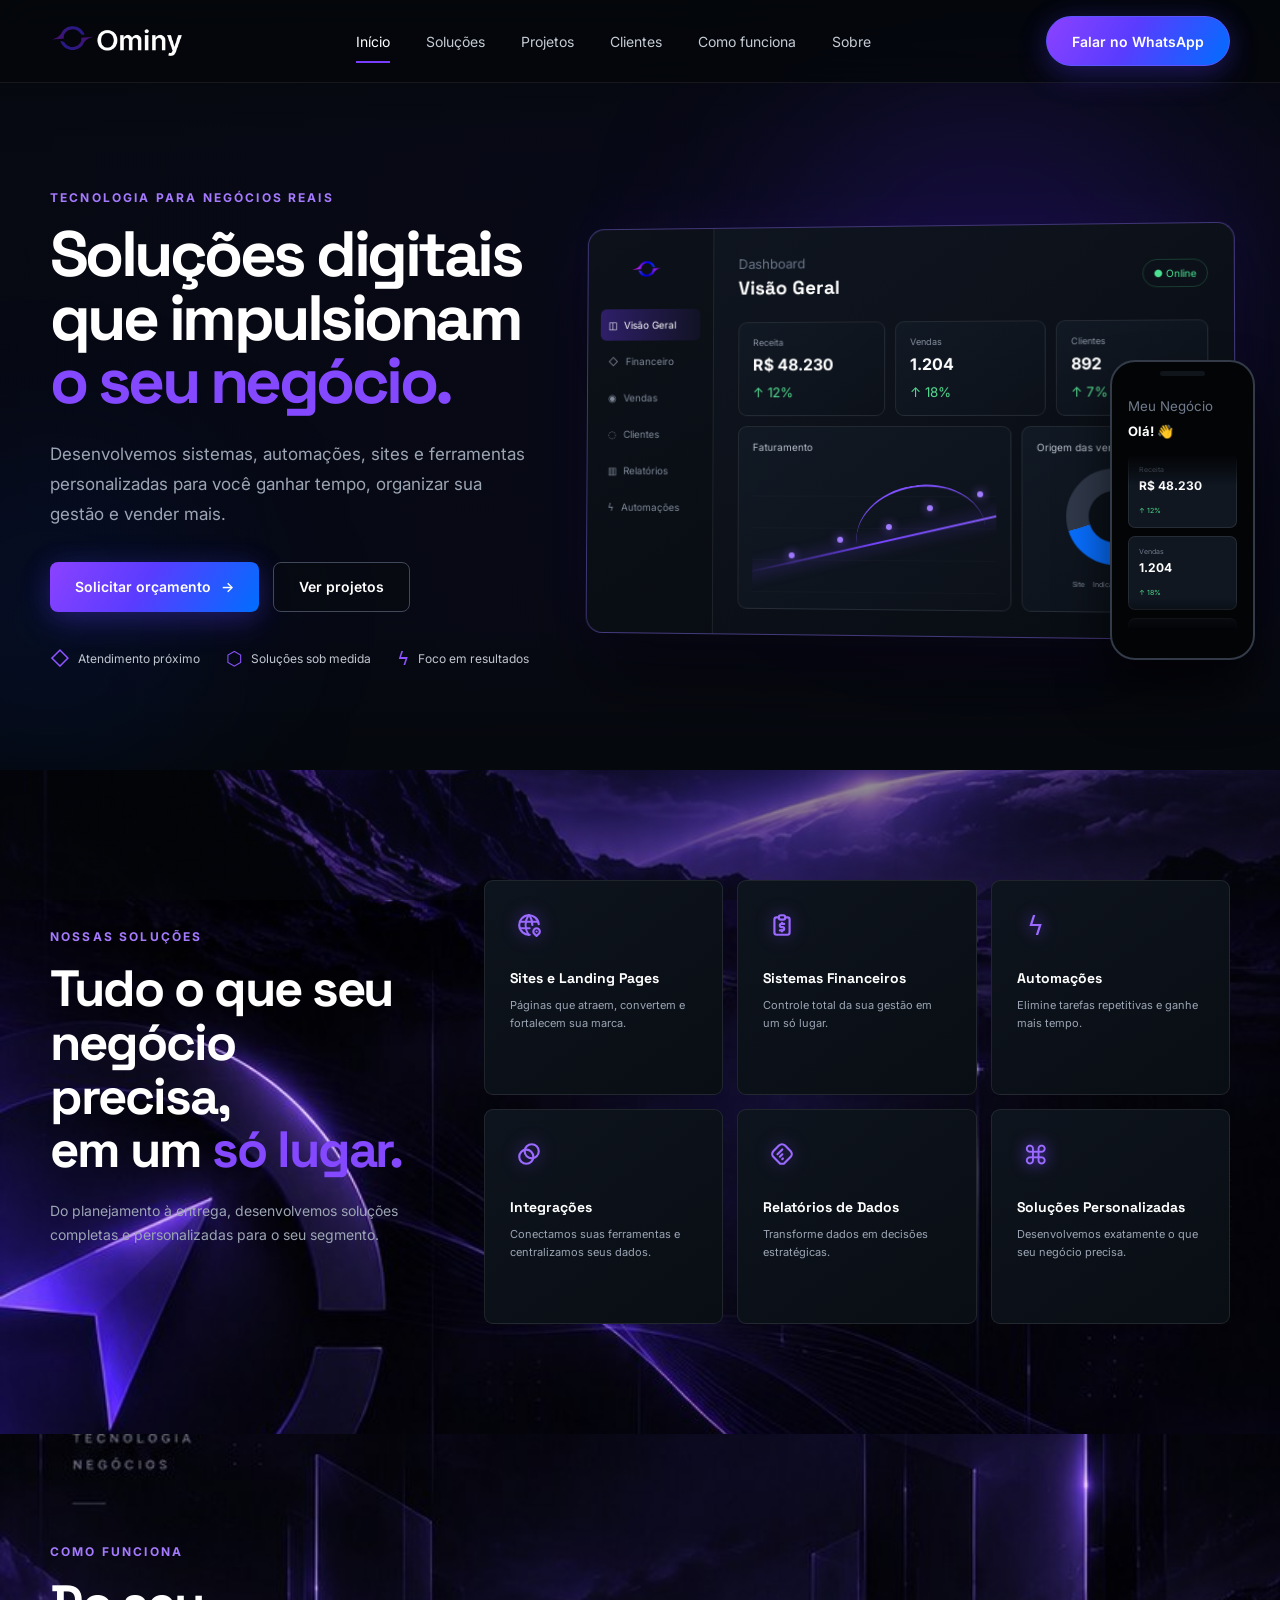
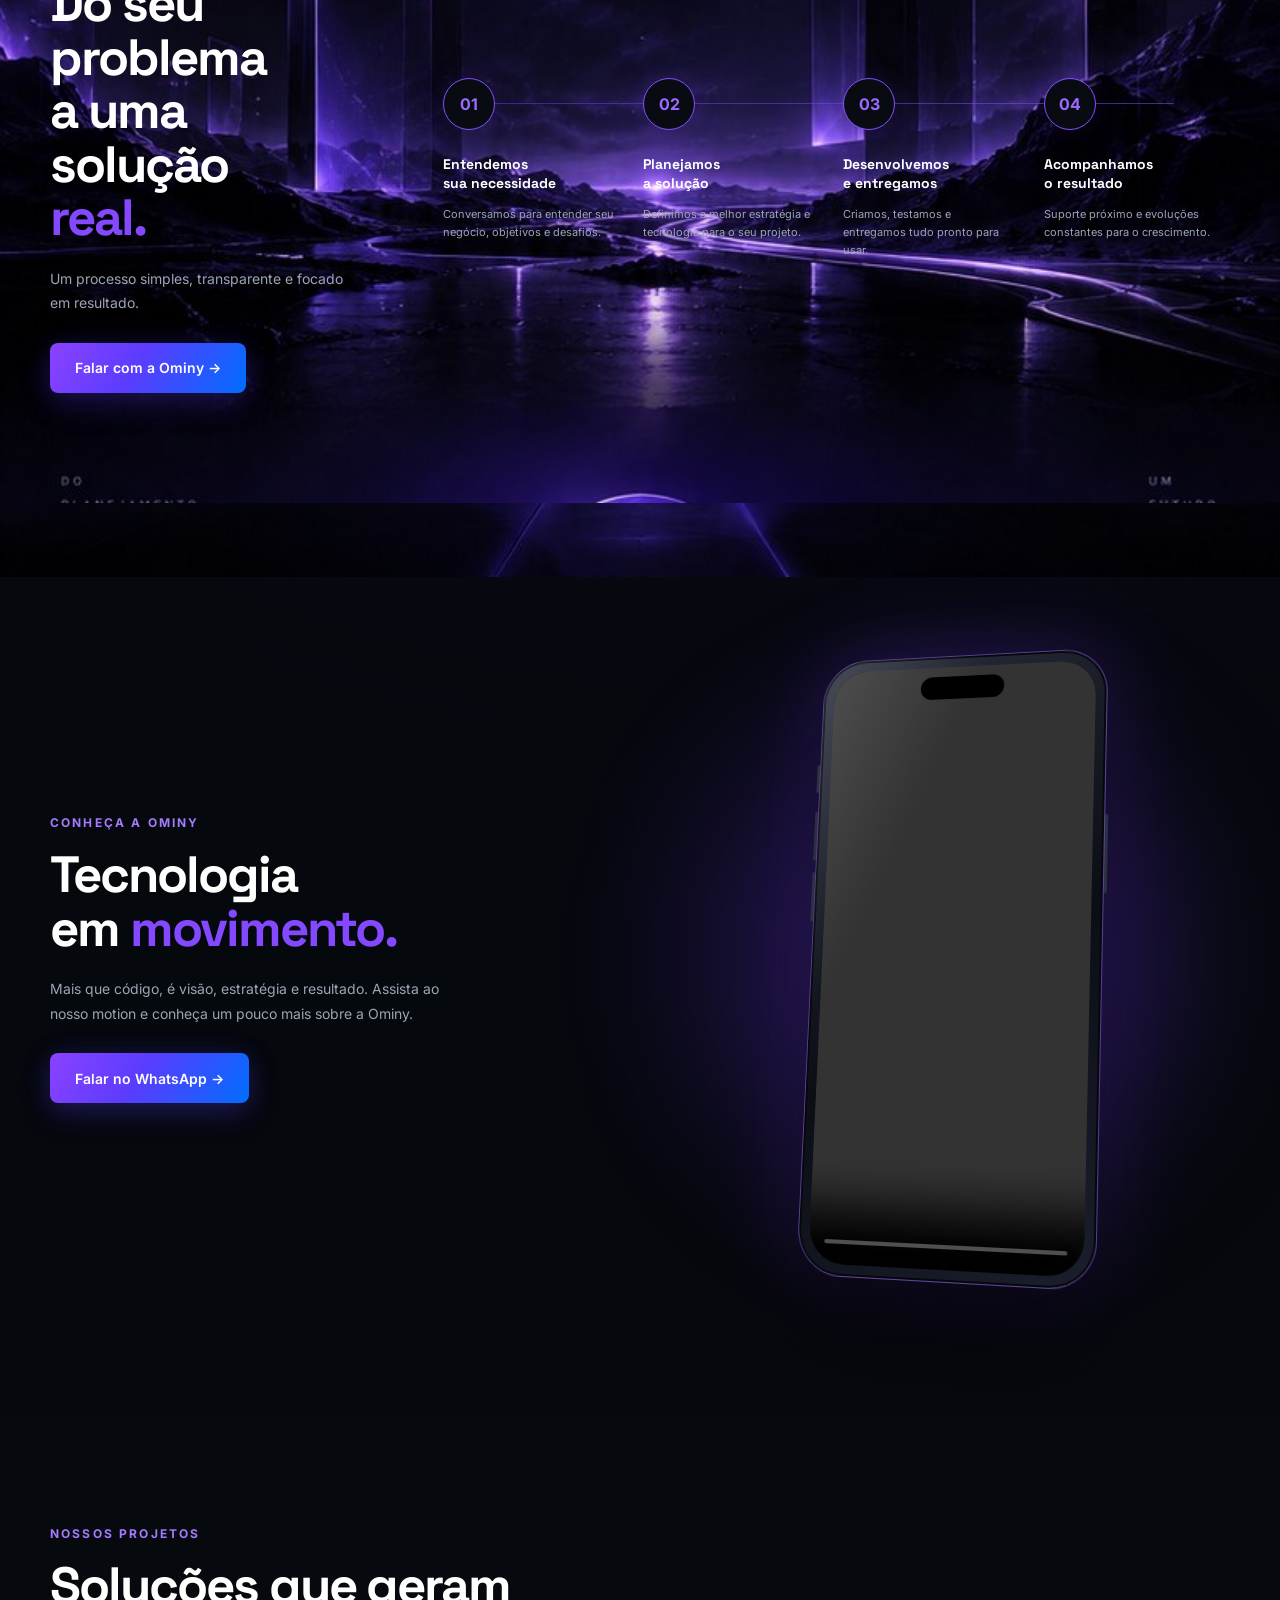
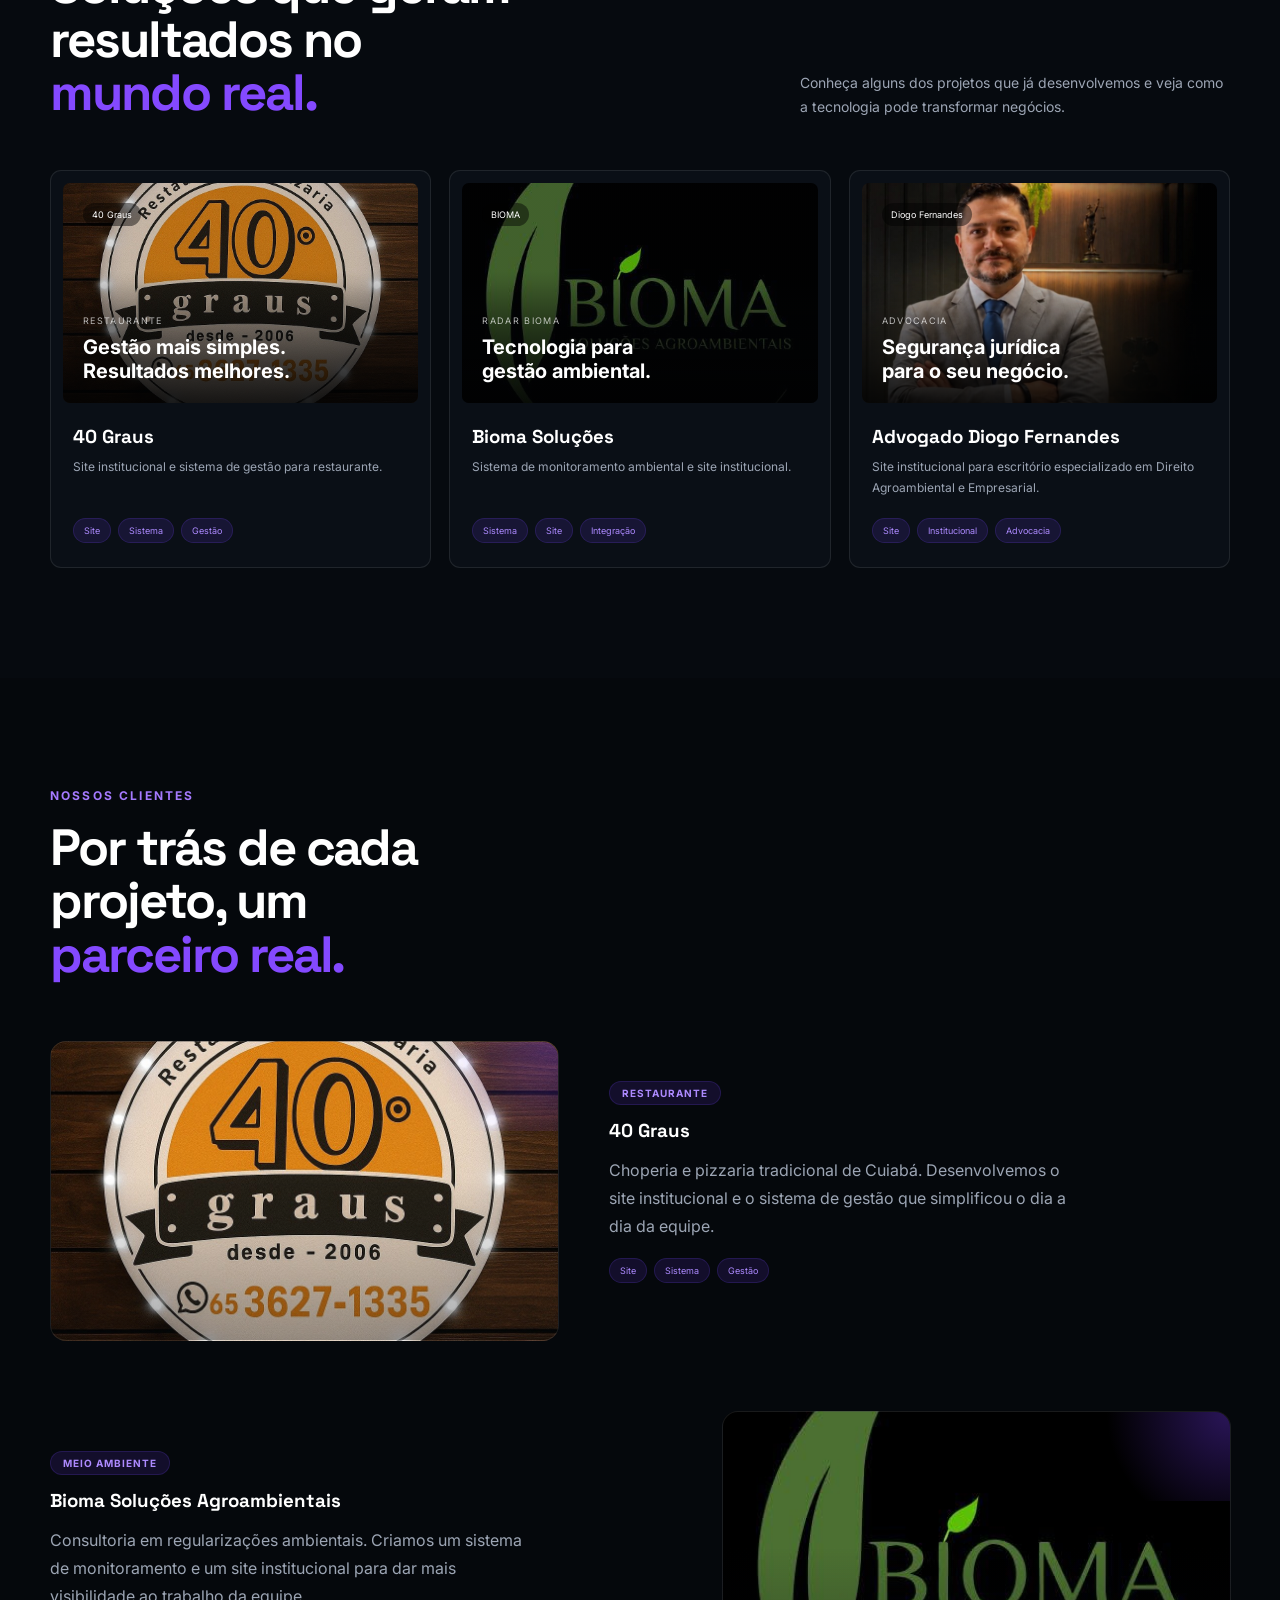
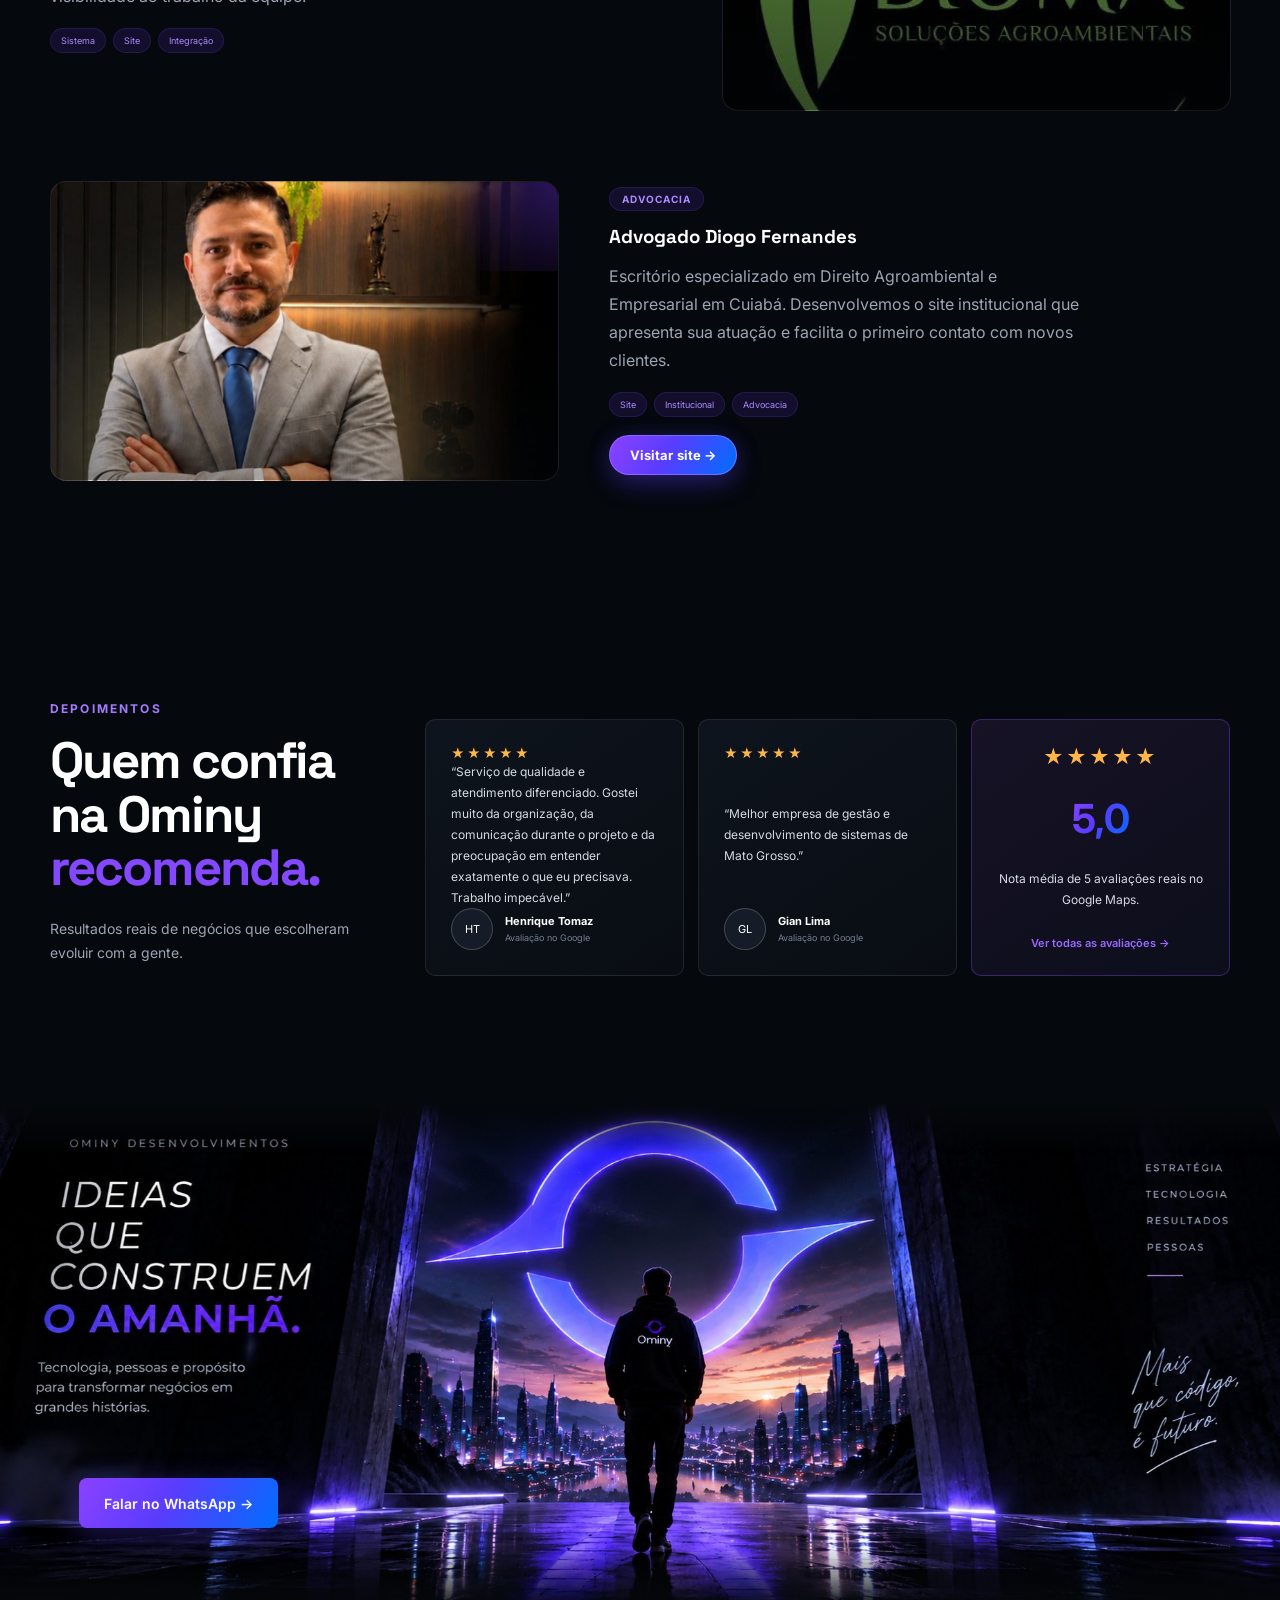
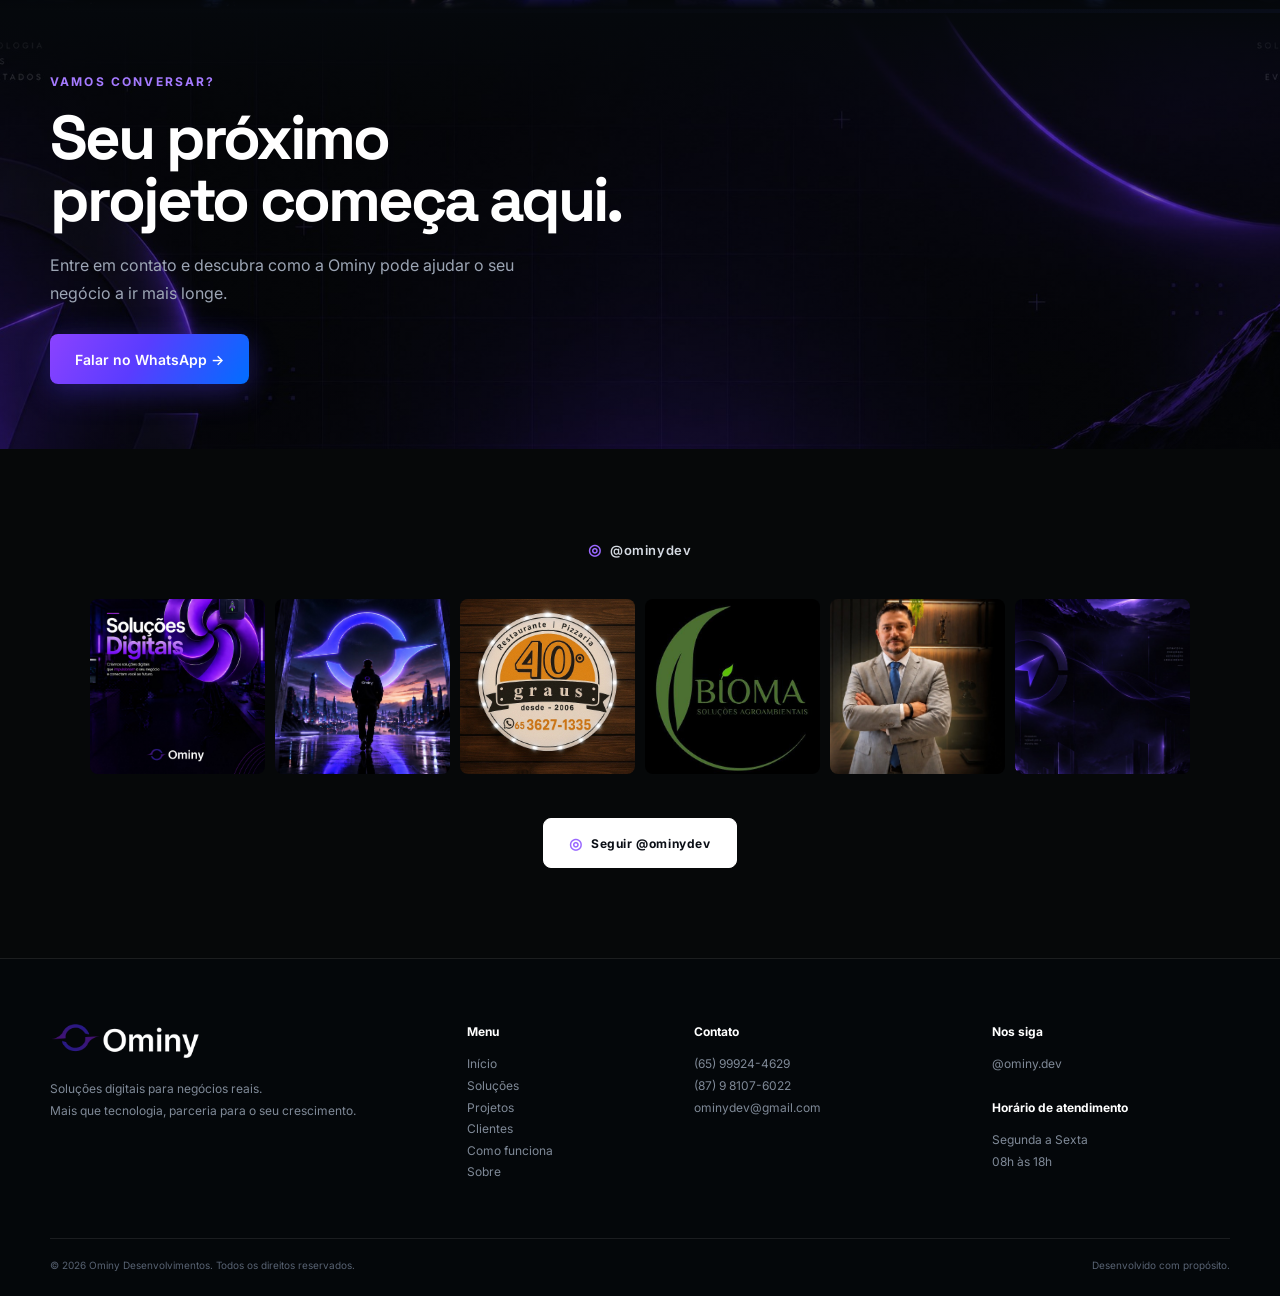
==== commit ffbd5a5c: "Implementação SEO Ominy" ====
--- a/index.html
+++ b/index.html
@@ -4,10 +4,39 @@
     <meta charset="UTF-8">
     <meta name="viewport" content="width=device-width, initial-scale=1.0">
 
+    <title>Ominy Desenvolvimentos | Sites, Sistemas e Automações em Cuiabá</title>
+
     <meta name="description"
-          content="Ominy Desenvolvimentos - Sistemas, automações, sites e soluções digitais personalizadas para empresas.">
-
-    <title>Ominy Desenvolvimentos</title>
+          content="Desenvolvimento de sites, sistemas de gestão, automações e soluções digitais sob medida para empresas em Cuiabá-MT e região. Fale com a Ominy e tire sua ideia do papel.">
+
+    <meta name="keywords"
+          content="desenvolvimento de sites Cuiabá, criação de sites Cuiabá, sistemas de gestão, automações para empresas, agência de tecnologia Cuiabá, Ominy Desenvolvimentos">
+
+    <meta name="author" content="Ominy Desenvolvimentos">
+    <meta name="robots" content="index, follow">
+    <meta name="theme-color" content="#05080c">
+
+    <link rel="canonical" href="https://www.ominydesenvolvimentos.com/">
+
+    <!-- Open Graph / Facebook, WhatsApp, LinkedIn -->
+    <meta property="og:type" content="website">
+    <meta property="og:url" content="https://www.ominydesenvolvimentos.com/">
+    <meta property="og:site_name" content="Ominy Desenvolvimentos">
+    <meta property="og:locale" content="pt_BR">
+    <meta property="og:title" content="Ominy Desenvolvimentos | Sites, Sistemas e Automações em Cuiabá">
+    <meta property="og:description"
+          content="Desenvolvimento de sites, sistemas de gestão, automações e soluções digitais sob medida para empresas em Cuiabá-MT e região.">
+    <meta property="og:image" content="https://www.ominydesenvolvimentos.com/assets/og-image.jpg">
+    <meta property="og:image:width" content="1200">
+    <meta property="og:image:height" content="630">
+    <meta property="og:image:alt" content="Ominy Desenvolvimentos — sites, sistemas e automações para o seu negócio">
+
+    <!-- Twitter / X Card -->
+    <meta name="twitter:card" content="summary_large_image">
+    <meta name="twitter:title" content="Ominy Desenvolvimentos | Sites, Sistemas e Automações em Cuiabá">
+    <meta name="twitter:description"
+          content="Desenvolvimento de sites, sistemas de gestão, automações e soluções digitais sob medida para empresas em Cuiabá-MT e região.">
+    <meta name="twitter:image" content="https://www.ominydesenvolvimentos.com/assets/og-image.jpg">
 
     <link rel="icon" href="assets/favicon.ico?v=2" sizes="32x32">
     <link rel="icon" type="image/png" sizes="16x16" href="assets/favicon-16x16.png?v=2">
@@ -24,6 +53,35 @@
     >
 
     <link rel="stylesheet" href="style.css?v=10">
+
+    <!-- Dados estruturados (Google / SEO local) -->
+    <script type="application/ld+json">
+    {
+        "@context": "https://schema.org",
+        "@type": "ProfessionalService",
+        "name": "Ominy Desenvolvimentos",
+        "image": "https://www.ominydesenvolvimentos.com/assets/og-image.jpg",
+        "logo": "https://www.ominydesenvolvimentos.com/assets/logo-ominy-full.png",
+        "url": "https://www.ominydesenvolvimentos.com/",
+        "telephone": "+5565999244629",
+        "email": "ominydev@gmail.com",
+        "description": "Desenvolvimento de sites, sistemas de gestão, automações e soluções digitais sob medida para empresas em Cuiabá-MT e região.",
+        "address": {
+            "@type": "PostalAddress",
+            "addressLocality": "Cuiabá",
+            "addressRegion": "MT",
+            "addressCountry": "BR"
+        },
+        "areaServed": {
+            "@type": "City",
+            "name": "Cuiabá"
+        },
+        "sameAs": [
+            "https://www.instagram.com/ominydev/"
+        ],
+        "priceRange": "$$"
+    }
+    </script>
 </head>
 
 <body>
